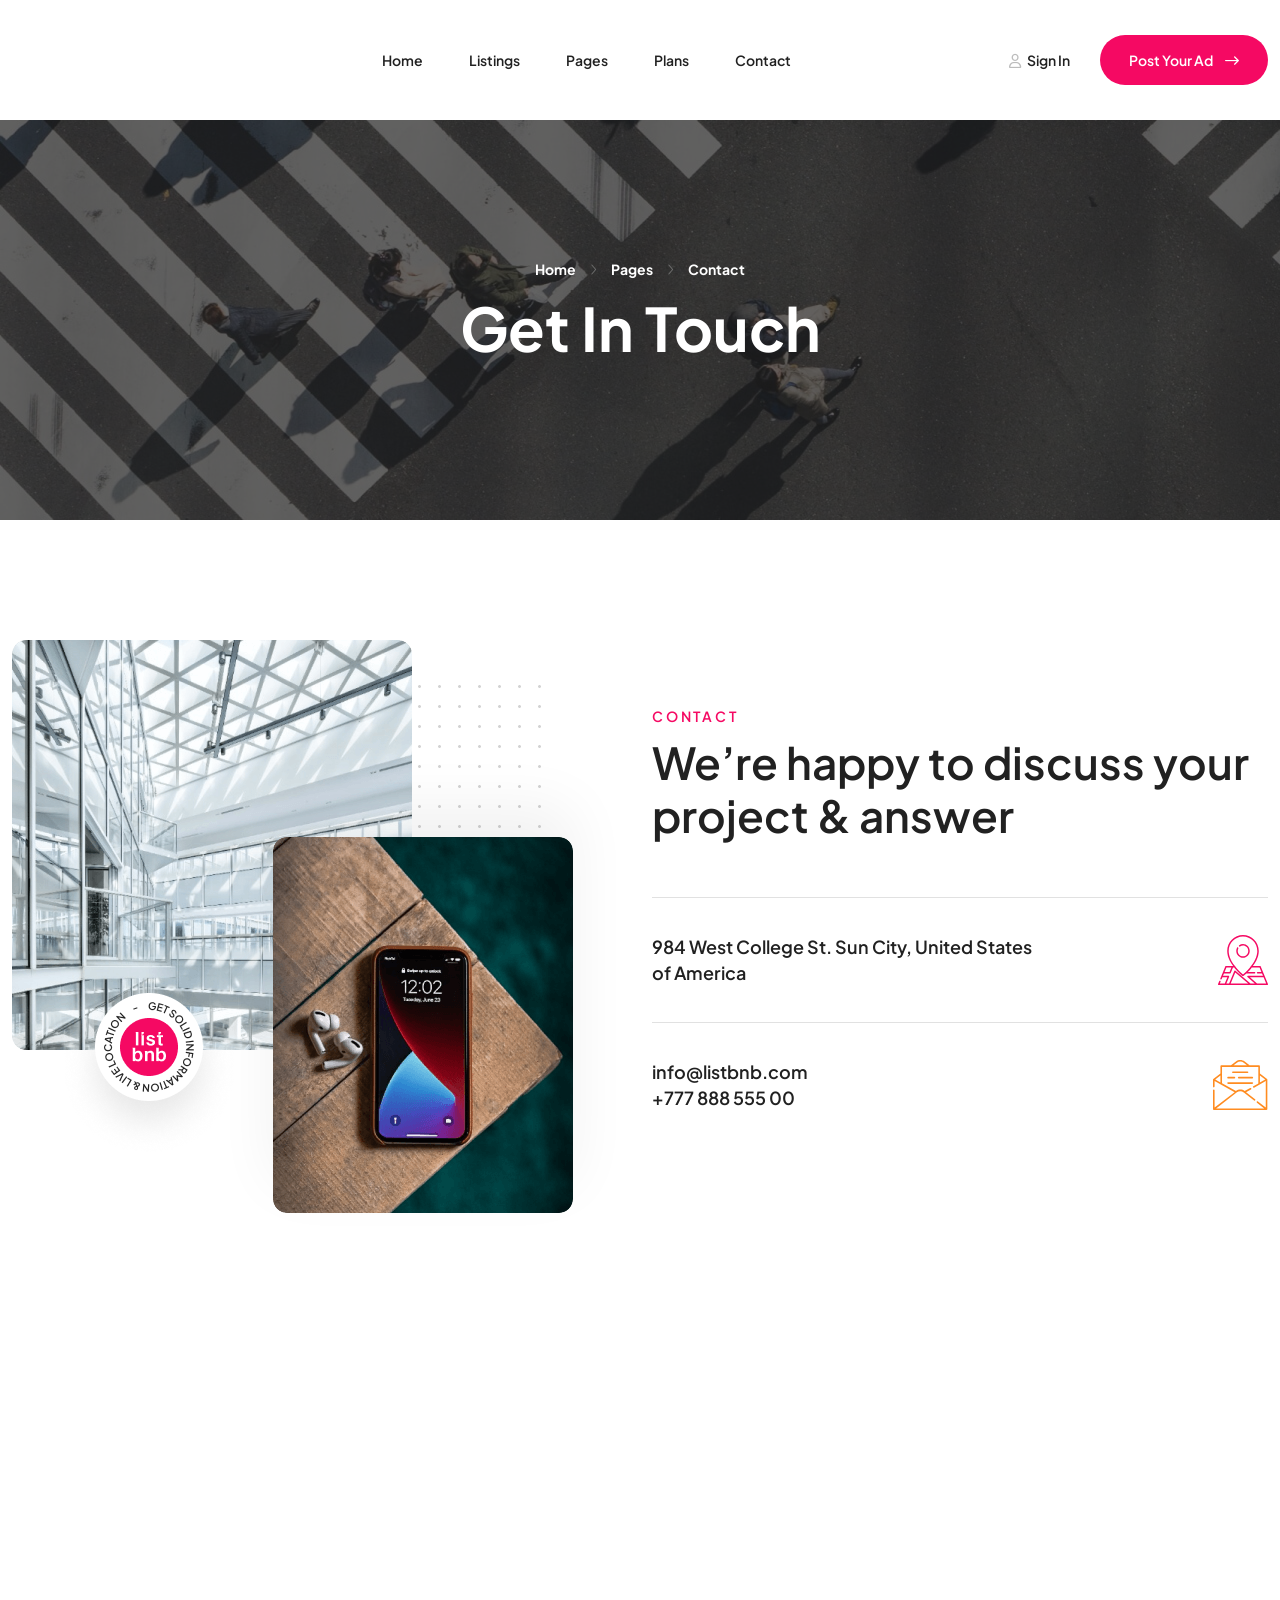
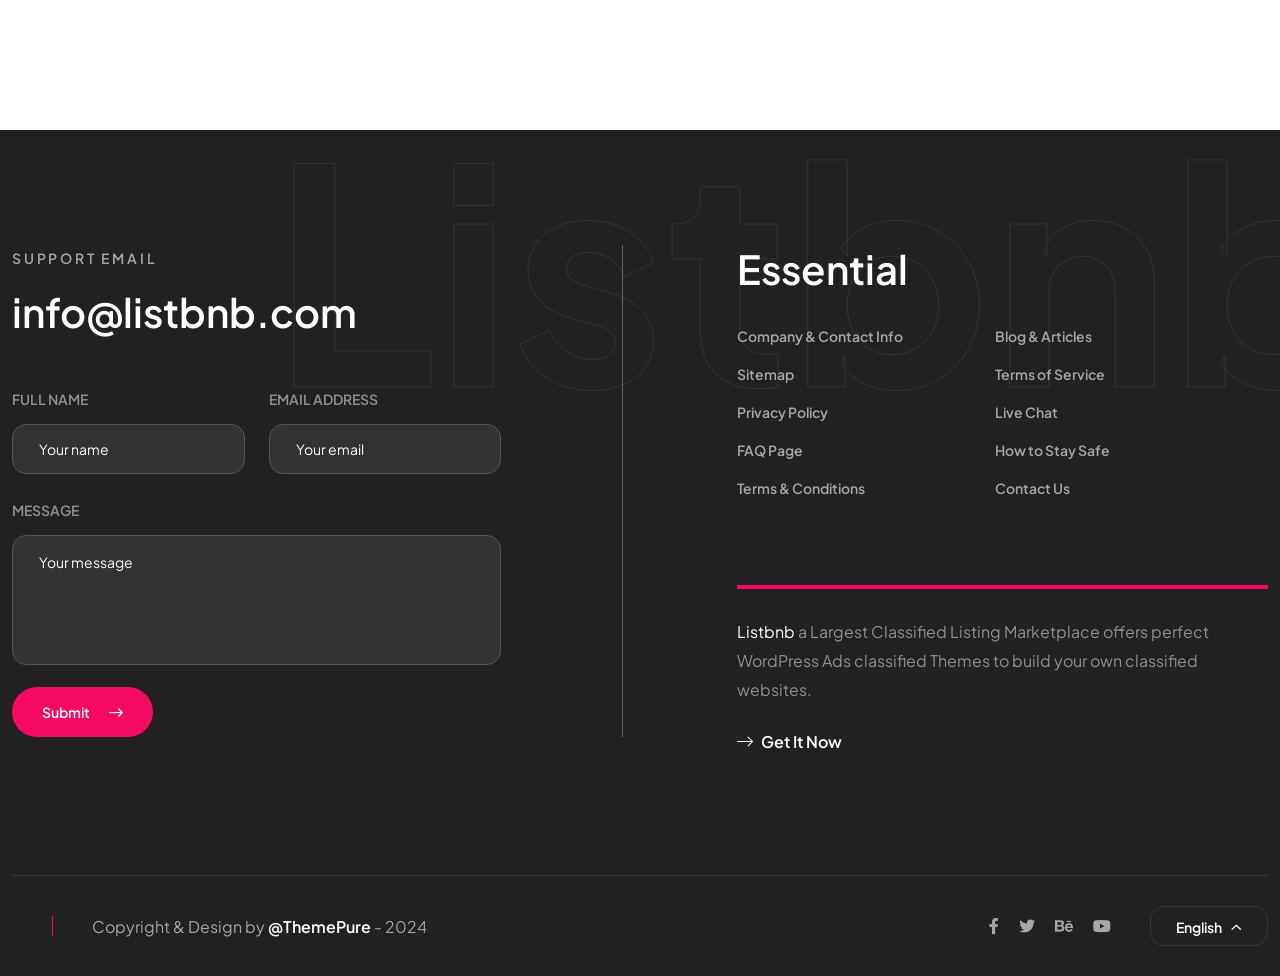
==== contact.html @ 5af04fbc "Structure Change" ====
<!doctype html>
<html class="no-js" lang="zxx">

<head>
   <meta charset="utf-8">
   <meta http-equiv="x-ua-compatible" content="ie=edge">
   <title>ListBnb - Classified Ads listing HTML Template </title>
   <meta name="description" content="">
   <meta name="viewport" content="width=device-width, initial-scale=1">

   <!-- Place favicon.ico in the root directory -->
   <link rel="shortcut icon" type="image/x-icon" href="assets/img/logo/favicon.png">

   <!-- CSS here -->
   <link rel="stylesheet" href="assets/css/bootstrap.css">
   <link rel="stylesheet" href="assets/css/animate.css">
   <link rel="stylesheet" href="assets/css/swiper-bundle.css">
   <link rel="stylesheet" href="assets/css/slick.css">
   <link rel="stylesheet" href="assets/css/magnific-popup.css">
   <link rel="stylesheet" href="assets/css/font-awesome-pro.css">
   <link rel="stylesheet" href="assets/css/spacing.css">
   <link rel="stylesheet" href="assets/css/custom-animation.css">
   <link rel="stylesheet" href="assets/css/main.css">
</head>

<body>
   <!--[if lte IE 9]>
      <p class="browserupgrade">You are using an <strong>outdated</strong> browser. Please <a href="https://browsehappy.com/">upgrade your browser</a> to improve your experience and security.</p>
      <![endif]-->


   <!-- pre loader area start -->
   <div id="loading">
      <div id="loading-center">
         <div id="loading-center-absolute">
            <div class="object" id="object_four"></div>
            <div class="object" id="object_three"></div>
            <div class="object" id="object_two"></div>
            <div class="object" id="object_one"></div>
         </div>
      </div>
   </div>
   <!-- pre loader area end -->

   <!-- back to top start -->
   <div class="back-to-top-wrapper">
      <button id="back_to_top" type="button" class="back-to-top-btn">
         <svg width="12" height="7" viewBox="0 0 12 7" fill="none" xmlns="http://www.w3.org/2000/svg">
            <path d="M11 6L6 1L1 6" stroke="currentColor" stroke-width="1.5" stroke-linecap="round"
               stroke-linejoin="round" />
         </svg>
      </button>
   </div>
   <!-- back to top end -->

   <!-- tp-offcanvus-area-start -->
   <div class="tpoffcanvas-are">
      <div class="tpoffcanvas">
         <div class="tpoffcanvas__close-btn">
            <button class="close-btn"><i class="fal fa-times"></i></button>
         </div>
         <div class="tpoffcanvas__logo">
            <a href="index.html">
               <img src="assets/img/logo/logo-white.png" alt="">
            </a>
         </div>
         <div class="tpoffcanvas__title">
            <p>Lorem ipsum dolor sit amet consectetur adipisicing elit. Minima incidunt eaque ab cumque, porro maxime
               autem sed.</p>
         </div>
         <div class="tp-main-menu-mobile d-xl-none"></div>
         <div class="tpoffcanvas__contact-info">
            <div class="tpoffcanvas__contact-title">
               <h5>Contact us</h5>
            </div>
            <ul>
               <li>
                  <i class="fa-light fa-location-dot"></i>
                  <a href="https://www.google.com/maps/@23.8223586,90.3661283,15z" target="_blank">Melbone st,
                     Australia, Ny 12099</a>
               </li>
               <li>
                  <i class="fas fa-envelope"></i>
                  <a href="mailto:solaredge@gmail.com">themepure@gmail.com</a>
               </li>
               <li>
                  <i class="fal fa-phone-alt"></i>
                  <a href="tel:+48555223224">+48 555 223 224</a>
               </li>
            </ul>
         </div>
         <div class="tpoffcanvas__input">
            <div class="tpoffcanvas__input-title">
               <h4>Get UPdate</h4>
            </div>
            <form action="#">
               <div class="p-relative">
                  <input type="text" placeholder="Enter mail">
                  <button>
                     <i class="fas fa-paper-plane"></i>
                  </button>
               </div>
            </form>
         </div>
         <div class="tpoffcanvas__social">
            <div class="social-icon">
               <a href="#"><i class="fab fa-twitter"></i></a>
               <a href="#"><i class="fab fa-instagram"></i></a>
               <a href="#"><i class="fab fa-facebook-f"></i></a>
               <a href="#"><i class="fab fa-pinterest-p"></i></a>
            </div>
         </div>
      </div>
   </div>
   <div class="body-overlay"></div>
   <!-- tp-offcanvus-area-end -->

   <header class="tp-header-height">
      <!-- header area start -->
      <div id="header-sticky" class="tp-header-area tp-header-inner-style">
         <div class="container">
            <div class="row align-items-center">
               <div class="col-xl-3 col-lg-6 col-md-6 col-6">
                  <div class="tp-header-logo">
                     <a href="index.html"><img src="assets/img/logo/logo.png" alt=""></a>
                  </div>
               </div>
               <div class="col-xl-6 col-lg-4 d-none d-xl-block">
                  <div class="tp-header-menu">
                     <nav class="tp-main-menu-content">
                        <ul>
                           <li class="has-dropdown">
                              <a href="index.html">Home</a>
                              <div class="tp-submenu submenu has-homemenu">
                                 <div class="row gx-6 row-cols-1 row-cols-md-2 row-cols-xl-3">
                                    <div class="col homemenu">
                                       <div class="homemenu-thumb mb-15">
                                          <img src="assets/img/menu/home-1.jpg" alt="">
                                          <div class="homemenu-btn">
                                             <a class="tp-menu-btn" href="index.html">Demo page</a>
                                          </div>
                                       </div>
                                       <div class="homemenu-content text-center">
                                          <h4 class="homemenu-title">
                                             <a href="index.html">Home 01</a>
                                          </h4>
                                       </div>
                                    </div>
                                    <div class="col homemenu">
                                       <div class="homemenu-thumb mb-15">
                                          <img src="assets/img/menu/home-2.jpg" alt="">
                                          <div class="homemenu-btn">
                                             <a class="tp-menu-btn" href="index-2.html">Demo page</a>
                                          </div>
                                       </div>
                                       <div class="homemenu-content text-center">
                                          <h4 class="homemenu-title">
                                             <a href="index-2.html">Home 02</a>
                                          </h4>
                                       </div>
                                    </div>
                                    <div class="col homemenu">
                                       <div class="homemenu-thumb mb-15">
                                          <img src="assets/img/menu/home-3.jpg" alt="">
                                          <div class="homemenu-btn">
                                             <a class="tp-menu-btn" href="index-3.html">Demo page</a>
                                          </div>
                                       </div>
                                       <div class="homemenu-content text-center">
                                          <h4 class="homemenu-title">
                                             <a href="index-3.html">Home 03</a>
                                          </h4>
                                       </div>
                                    </div>
                                 </div>
                              </div>
                           </li>
                           <li class="has-dropdown">
                            <a href="listing-grid.html">Listings</a>
                              <ul class="submenu tp-submenu">
                                 <li><a href="listing-grid.html">Listings Grid</a></li>
                                 <li><a href="listing-list.html">Listings List</a></li>
                                 <li><a href="listing-ads.html">Listings Ads</a></li>
                                 <li><a href="listing-details-1.html">Listings Details 01</a></li>
                                 <li><a href="listing-details-2.html">Listings Details 02</a></li>
                              </ul>
                           </li>
                           <li class="has-dropdown">
                              <a href="#">Pages</a>
                              <ul class="submenu tp-submenu">
                                 <li><a href="about-us.html">About Us</a></li>
                                 <li><a href="faq.html">Faq</a></li>
                                 <li><a href="login.html">Login</a></li>
                                 <li><a href="register.html">Register</a></li>
                                 <li><a href="conversation.html">Chat</a></li>
                                 <li><a href="profile.html">Profile</a></li>
                                 <li><a href="store.html">Store</a></li>
                                 <li><a href="store-list.html">Store List</a></li>
                                 <li><a href="blog-sidebar.html">Blog Sidebar</a></li>
                                 <li><a href="blog-details.html">Blog Details</a></li>
                                 <li><a href="404.html">404</a></li>
                                 <li><a href="coming-soon.html">Coming Soon</a></li>
                              </ul>
                           </li>
                           <li><a href="price.html">Plans</a></li>
                           <li class="has-dropdown">
                              <a href="contact.html">Contact</a>
                              <ul class="submenu tp-submenu">
                                 <li><a href="contact.html">Contact</a></li>
                                 <li><a href="contact-2.html">Contact 02</a></li>
                              </ul>
                           </li>
                        </ul>
                     </nav>
                  </div>
               </div>
               <div class="col-xl-3 col-lg-6 col-md-6 col-6">
                  <div class="tp-header-right d-flex align-items-center justify-content-end">
                     <div class="tp-header-sign-box d-none d-sm-block">
                        <a href="login.html"><i class="fa-light fa-user"></i>Sign In</a>
                     </div>
                     <div class="tp-header-btn d-none d-xl-block">
                        <a class="tp-btn-theme" href="listing-ads.html"><span>Post Your Ad <i
                                 class="fa-sharp fa-regular fa-arrow-right-long"></i></span></a>
                     </div>
                     <div class="tp-header-bar d-xl-none">
                        <button class="tp-menu-bar"><i class="fa-sharp fa-regular fa-bars-staggered"></i></button>
                     </div>
                  </div>
               </div>
            </div>
         </div>
      </div>
      <!-- header area end -->
   </header>

   <main>

      <!-- breadcrumb area start -->
      <div class="breadcrumb__area breadcrumb__overlay breadcrumb__bg p-relative fix"
         data-background="assets/img/breadcrumb/breadcurmb.jpg">
         <div class="container">
            <div class="row">
               <div class="col-xxl-12">
                  <div class="breadcrumb__content z-index">
                     <div class="breadcrumb__list mb-10">
                        <span><a href="index.html">Home</a></span>
                        <span class="dvdr"><i class="fa-solid fa-angle-right"></i></span>
                        <span>Pages</span>
                        <span class="dvdr"><i class="fa-solid fa-angle-right"></i></span>
                        <span>Contact</span>
                     </div>
                     <div class="breadcrumb__section-title-box mb-20">
                        <h3 class="breadcrumb__title tp-split-text tp-split-in-right">Get In Touch</h3>
                     </div>
                  </div>
               </div>
            </div>
         </div>
      </div>
      <!-- breadcrumb area end -->

      <!-- contact area start -->
      <div class="contact__area pt-120 pb-120">
         <div class="container">
            <div class="row align-items-center">
               <div class="col-xl-6 col-lg-6 order-1 order-lg-0">
                  <div class="contact__thumb-box p-relative">
                     <div class="contact__thumb">
                        <img src="assets/img/contact/thumb-1.png" alt="">
                     </div>
                     <div class="contact__thumb-sm">
                        <img src="assets/img/contact/thumb-2.png" alt="">
                     </div>
                     <div class="contact__shape-1 d-none d-md-block">
                        <img src="assets/img/contact/shape-1-1.png" alt="">
                     </div>
                     <div class="contact__shape-2 d-none d-md-block">
                        <img src="assets/img/contact/shape-1-2.png" alt="">
                     </div>
                  </div>
               </div>
               <div class="col-xl-6 col-lg-6 order-0 order-lg-1">
                  <div class="contact__right-box">
                     <div class="contact__title-box mb-55">
                        <span class="tp-section-subtitle">contact</span>
                        <h4 class="tp-section-title">We’re happy to discuss
                           your project & answer</h4>
                     </div>  
                     <div class="contact__list-box">
                        <ul>
                           <li>
                              <div class="contact__list d-flex align-items-center justify-content-between">
                                 <div class="contact__text">
                                    <a href="#" target="_blank">984 West College St. Sun City, United States <br>
                                       of America</a>
                                 </div>
                                 <div class="contact__icon">
                                    <span>
                                       <svg width="50" height="50" viewBox="0 0 50 50" fill="none" xmlns="http://www.w3.org/2000/svg">
                                          <path d="M25.0016 9.11108C23.6323 9.11108 22.3145 9.523 21.1905 10.3023C20.8583 10.5327 20.7743 10.9908 21.0029 11.3255C21.2316 11.6603 21.6863 11.7449 22.0186 11.5146C22.8979 10.9049 23.9293 10.5827 25.0016 10.5827C27.9072 10.5827 30.2711 12.9643 30.2711 15.8917C30.2711 18.8192 27.9072 21.2009 25.0016 21.2009C22.0959 21.2009 19.732 18.8192 19.732 15.8917C19.732 15.0282 19.9311 14.2049 20.3235 13.445C20.5097 13.0844 20.3706 12.6402 20.0128 12.4527C19.6549 12.2653 19.2142 12.4052 19.0279 12.7658C18.5331 13.724 18.2715 14.8049 18.2715 15.8917C18.2716 19.6307 21.2906 22.6725 25.0016 22.6725C28.7125 22.6725 31.7315 19.6307 31.7315 15.8917C31.7315 12.1529 28.7125 9.11108 25.0016 9.11108Z" fill="currentcolor"/>
                                          <path d="M49.9439 48.9815L42.7365 31.5338C42.6232 31.2595 42.3573 31.0808 42.0624 31.0808H34.88C36.277 29.1767 37.4398 27.2801 38.3479 25.4179C39.9573 22.1177 40.7732 18.9127 40.7732 15.8918C40.7731 7.129 33.6973 0 24.9999 0C16.3026 0 9.2268 7.129 9.2268 15.8917C9.2268 18.9126 10.0427 22.1177 11.6521 25.4178C12.5601 27.28 13.7229 29.1767 15.12 31.0807H7.93764C7.64272 31.0807 7.37671 31.2595 7.26352 31.5337L2.3522 43.423C2.19721 43.7981 2.37339 44.2288 2.74575 44.3849C2.83755 44.4233 2.93247 44.4416 3.02602 44.4416C3.31216 44.4416 3.58374 44.2711 3.70044 43.9884L4.40122 42.2919H9.37251L6.79634 48.5284H1.82514L2.57192 46.7205C2.7269 46.3453 2.55073 45.9146 2.17837 45.7586C1.80581 45.6022 1.37846 45.78 1.22358 46.1551L0.0561016 48.9815C-0.037746 49.2086 -0.012746 49.468 0.122801 49.6725C0.258152 49.8771 0.486082 50 0.730223 50H49.2697C49.5137 50 49.7417 49.8771 49.8772 49.6725C50.0126 49.468 50.0377 49.2086 49.9439 48.9815ZM10.6874 15.8917C10.6874 7.94033 17.108 1.47148 24.9999 1.47148C32.8919 1.47148 39.3125 7.94043 39.3125 15.8917C39.3125 19.226 38.1626 24.5541 32.8433 31.3439C32.8379 31.3503 32.8332 31.357 32.8281 31.3636C32.5564 31.71 32.2742 32.0601 31.9803 32.4141C29.0573 35.9357 26.0993 38.5073 24.9999 39.421C23.9037 38.5104 20.9596 35.9518 18.0386 32.4368C17.7374 32.0744 17.4486 31.7161 17.1706 31.3616C17.1661 31.356 17.1619 31.3501 17.1572 31.3445C11.838 24.5552 10.6874 19.2272 10.6874 15.8917ZM8.42466 32.5522H13.396L11.5828 36.9417H6.61147L8.42466 32.5522ZM12.695 48.5285L17.2595 37.4789L30.2492 48.5285H12.695ZM32.5131 48.5285L17.4397 35.7062C17.2618 35.5548 17.0227 35.498 16.7967 35.5533C16.5706 35.6085 16.3838 35.7691 16.2945 35.9856L11.1131 48.5284H8.37837L11.1416 41.8388C11.2355 41.6117 11.2105 41.3524 11.0749 41.1479C10.9396 40.9433 10.7116 40.8203 10.4674 40.8203H5.00932L6.00366 38.4131H12.0699C12.3648 38.4131 12.6308 38.2343 12.744 37.9601L14.978 32.5522H16.2454C16.4654 32.8285 16.689 33.105 16.9186 33.3813C20.6867 37.9155 24.3969 40.8266 24.5531 40.9483C24.6847 41.051 24.8423 41.1021 24.9999 41.1021C25.1576 41.1021 25.3153 41.0509 25.4468 40.9483C25.5327 40.8814 26.6926 39.9709 28.3446 38.4132H36.6142C37.0175 38.4132 37.3445 38.0838 37.3445 37.6774C37.3445 37.2711 37.0175 36.9417 36.6142 36.9417H29.8497C30.8622 35.916 31.9688 34.7201 33.0814 33.3814C33.311 33.1051 33.5347 32.8287 33.7546 32.5522H41.5752L43.3884 36.9417H39.5352C39.1319 36.9417 38.8049 37.2711 38.8049 37.6774C38.8049 38.0838 39.1318 38.4132 39.5352 38.4132H43.9962L44.9906 40.8204H29.9447C29.6399 40.8204 29.3672 41.011 29.2605 41.2987C29.154 41.5864 29.2358 41.9105 29.466 42.1118L36.8032 48.5285H32.5131ZM39.0313 48.5285L31.9 42.292H45.5986L48.1749 48.5285H39.0313Z" fill="currentcolor"/>
                                       </svg>
                                    </span>
                                 </div>
                              </div>
                           </li>
                           <li>
                              <div class="contact__list d-flex align-items-center justify-content-between">
                                 <div class="contact__text">
                                    <a href="mailto:info@listbnb.com">info@listbnb.com</a>
                                    <a href="tel:+77788855500">+777 888 555 00</a>
                                 </div>
                                 <div class="contact__icon">
                                    <span class="color">
                                       <svg width="55" height="50" viewBox="0 0 55 50" fill="none" xmlns="http://www.w3.org/2000/svg">
                                          <path d="M54.2374 49.607C54.3102 49.4858 54.3462 49.3447 54.3479 49.2038V19.6827C54.367 19.4094 54.2627 19.1299 54.0419 18.9612L46.9175 13.3942V6.10771C46.9175 5.66804 46.5612 5.3116 46.1214 5.3116H36.5734L31.7211 1.52031C29.1392 -0.497246 25.5245 -0.507649 22.9311 1.49462L17.9869 5.3116H8.22656C7.78679 5.3116 7.43045 5.66804 7.43045 6.10771V13.4611L0.311959 18.9567C0.117708 19.1051 -0.000328088 19.3441 9.65043e-05 19.5886V26.5944C9.65043e-05 27.0341 0.356435 27.3905 0.796206 27.3905C1.23598 27.3905 1.59232 27.0341 1.59232 26.5944V20.9452L21.612 32.1283L1.59232 47.5835V30.3094C1.59232 29.8697 1.23598 29.5133 0.796206 29.5133C0.356435 29.5133 9.65043e-05 29.8697 9.65043e-05 30.3094V49.2038C-0.00690926 49.6311 0.368536 50.0073 0.796206 49.9999H53.5517C53.8286 50.0007 54.0995 49.8476 54.2374 49.607ZM52.1998 19.5425L46.9175 22.5185V15.415L52.1998 19.5425ZM23.9041 2.75492C25.9213 1.19772 28.7328 1.2059 30.7407 2.77487L33.9872 5.3116H20.5923L23.9041 2.75492ZM18.258 6.90381H18.2589H18.2596H45.3253V23.4156L40.2964 26.2488C39.9134 26.4646 39.7778 26.95 39.9936 27.3332C40.2105 27.7199 40.7019 27.8497 41.078 27.636L52.7556 21.0571V47.5714L44.9295 41.4563C44.5831 41.1857 44.0827 41.2469 43.8119 41.5934C43.5412 41.94 43.6026 42.4402 43.9491 42.7109L51.2398 48.4078H3.13019L23.9042 32.3703C25.9216 30.8129 28.7329 30.8213 30.7408 32.3903L31.1242 32.6898C31.1247 32.6902 31.1251 32.6906 31.1257 32.691L41.1053 40.4887C41.4518 40.7594 41.952 40.6981 42.2228 40.3516C42.4935 40.005 42.4321 39.5047 42.0856 39.234L33.0388 32.1651L37.9336 29.4075C38.3165 29.1917 38.4522 28.7063 38.2364 28.3231C38.0207 27.9401 37.5354 27.8047 37.152 28.0203L31.6788 31.1038C29.1172 29.1326 25.5598 29.1193 22.9842 31.0708L9.02267 23.272V6.90381H18.258ZM7.43045 22.3825L2.23738 19.4816L7.43045 15.4725V22.3825Z" fill="currentcolor"/>
                                          <path d="M19.7961 13.0604H34.5507C34.9904 13.0604 35.3468 12.704 35.3468 12.2643C35.3468 11.8246 34.9904 11.4682 34.5507 11.4682H19.7961C19.3563 11.4682 19 11.8246 19 12.2643C19 12.704 19.3563 13.0604 19.7961 13.0604Z" fill="currentcolor"/>
                                          <path d="M15.0188 23.8875H39.3267C39.7664 23.8875 40.1228 23.5311 40.1228 23.0914C40.1228 22.6517 39.7664 22.2953 39.3267 22.2953H15.0188C14.579 22.2953 14.2227 22.6517 14.2227 23.0914C14.2227 23.5311 14.579 23.8875 15.0188 23.8875Z" fill="currentcolor"/>
                                          <path d="M15.0246 18.439H21.4414C21.8811 18.439 22.2375 18.0826 22.2375 17.6429C22.2375 17.2032 21.8811 16.8468 21.4414 16.8468H15.0246C14.5849 16.8468 14.2285 17.2032 14.2285 17.6429C14.2285 18.0826 14.5849 18.439 15.0246 18.439Z" fill="currentcolor"/>
                                          <path d="M24.8828 17.6429C24.8828 18.0826 25.2392 18.439 25.6789 18.439H39.3223C39.7621 18.439 40.1184 18.0826 40.1184 17.6429C40.1184 17.2032 39.7621 16.8468 39.3223 16.8468H25.6789C25.2392 16.8468 24.8828 17.2032 24.8828 17.6429Z" fill="currentcolor"/>
                                       </svg>
                                    </span>
                                 </div>
                              </div>
                           </li>
                        </ul>
                     </div>  
                  </div>
               </div>
            </div>
         </div>
      </div>
      <!-- contact area end -->

      <!-- map area start -->
      <div class="map__area fix">
         <div class="container-fluid p-0">
            <div class="row">
               <div class="col-xl-12">
                  <div class="map__box">
                     <iframe src="https://www.google.com/maps/embed?pb=!1m18!1m12!1m3!1d350054.4046089359!2d108.00898538370144!3d30.2760583387073!2m3!1f0!2f0!3f0!3m2!1i1024!2i768!4f13.1!4m3!3e6!4m0!4m0!5e0!3m2!1sen!2sbd!4v1703593469458!5m2!1sen!2sbd" width="600" height="450" style="border:0;" allowfullscreen="" loading="lazy" referrerpolicy="no-referrer-when-downgrade"></iframe>
                  </div>
               </div>
            </div>
         </div>
      </div>
      <!-- map area end -->


   </main>

   <footer>

      <!-- footer area start -->
      <div class="tp-footer-area z-index black-bg fix p-relative pt-115 pb-70">
         <div class="tp-footer-big-text d-none d-md-block">
            <span>Listbnb</span>
         </div>
         <div class="container">
            <div class="row">
               <div class="col-xl-6 col-lg-6 mb-50 wow tpfadeLeft" data-wow-duration=".9s" data-wow-delay=".5s">
                  <div class="tp-footer-widget">
                     <div class="tp-form-box">
                        <div class="tp-footer-title-box pb-50">
                           <span class="tp-section-subtitle-2 mb-10">support email</span>
                           <h4 class="tp-form-title">
                              <a href="mailto:info@listbnb.com">info@listbnb.com</a>
                           </h4>
                        </div>
                        <form action="#">
                           <div class="row">
                              <div class="col-xl-6 col-lg-6 col-md-6 col-12">
                                 <div class="tp-form-input-box">
                                    <label>full name</label>
                                    <input type="text" placeholder="Your name">
                                 </div>
                              </div>
                              <div class="col-xl-6 col-lg-6 col-md-6 col-12">
                                 <div class="tp-form-input-box">
                                    <label>email address</label>
                                    <input type="email" placeholder="Your email">
                                 </div>
                              </div>
                              <div class="col-12">
                                 <div class="tp-form-textarea-box">
                                    <label>message</label>
                                    <textarea placeholder="Your message"></textarea>
                                 </div>
                              </div>
                           </div>                       
                        </form>
                        <div class="tp-form-button">
                           <button class="tp-btn-black theme-bg" type="submit">
                              <span>
                                 Submit 
                                 <i class="fa-sharp fa-regular fa-arrow-right-long"></i>
                              </span>
                           </button>
                        </div>
                     </div>
                  </div>
               </div>
               <div class="col-xl-6 col-lg-6 mb-50 wow tpfadeRight" data-wow-duration=".9s" data-wow-delay=".7s">
                  <div class="tp-footer-widget">                     
                     <div class="tp-footer-right">
                        <h4 class="tp-form-title pb-30">Essential</h4>
                        <div class="tp-footer-list pb-65">
                           <ul>
                              <li><a href="#">Company & Contact Info</a></li>
                              <li><a href="#">Blog & Articles</a></li>
                              <li><a href="#">Sitemap</a></li>
                              <li><a href="#">Terms of Service</a></li>
                              <li><a href="#">Privacy Policy</a></li>
                              <li><a href="#">Live Chat</a></li>
                              <li><a href="#">FAQ Page</a></li>
                              <li><a href="#">How to Stay Safe</a></li>
                              <li><a href="#">Terms & Conditions</a></li>
                              <li><a href="#">Contact Us</a></li>
                           </ul>
                        </div>
                        <div class="tp-footer-content tp-footer-content-border">
                           <p><i>Listbnb</i> a Largest Classified Listing Marketplace offers perfect WordPress Ads classified Themes to build your own classified websites.</p>
                           <a href="contact.html"><i class="fal fa-arrow-right-long"></i> Get It Now</a>
                        </div>
                     </div>
                  </div>
               </div>
            </div>
         </div>
      </div>
      <!-- footer area end -->

      <!-- copy-right area start -->
      <div class="tp-copyright-area black-bg">
         <div class="container">
            <div class="tp-copyright-ptb">            
               <div class="row align-items-center">
                  <div class="col-xl-7 col-lg-6 col-md-6 col-sm-7 wow tpfadeUp" data-wow-duration=".9s" data-wow-delay=".3s">
                     <div class="tp-copyright-left d-flex align-items-center justify-content-center justify-content-md-start">
                        <div class="tp-copyright-logo d-none d-xl-block">
                           <a href="index.html"><img src="assets/img/logo/logo-white-2.png" alt=""></a>
                        </div>
                        <div class="tp-copyright-text text-center text-md-start">
                           <p>Copyright & Design by <a href="#">@ThemePure</a> - 2024</p>
                        </div>
                     </div>
                  </div>
                  <div class="col-xl-5 col-lg-6 col-md-6 col-sm-5 wow tpfadeUp" data-wow-duration=".9s" data-wow-delay=".3s">
                     <div class="tp-copyright-right justify-content-center d-flex justify-content-sm-end align-items-center">
                        <div class="tp-copyright-social">
                           <a href="#"><i class="fa-brands fa-facebook-f"></i></a>
                           <a href="#"><i class="fa-brands fa-twitter"></i></a>
                           <a href="#"><i class="fa-brands fa-behance"></i></a>
                           <a href="#"><i class="fa-brands fa-youtube"></i></a>
                        </div>
                        <div class="tp-copyright__lang d-none d-md-block">
                           <ul>
                               <li>
                                   <a id="tp-copyright__lang-toogle" href="javascript:void(0)">
                                       English
                                       <span><i class="fa-regular fa-angle-up"></i></span>
                                   </a>
                                   <ul class="tp-copyright__lang-submenu">
                                       <li>
                                           <a href="#">Arabic</a>
                                       </li>
                                       <li>
                                           <a href="#">Spanish</a>
                                       </li>
                                       <li>
                                           <a href="#">Mandarin</a>
                                       </li>
                                   </ul>
                               </li>
                           </ul>
                       </div>
                     </div>
                  </div>
               </div>
            </div>
         </div>
      </div>
      <!-- copy-right area end -->

   </footer>

   <!-- JS here -->
   <script src="assets/js/vendor/jquery.js"></script>
   <script src="assets/js/bootstrap-bundle.js"></script>
   <script src="assets/js/swiper-bundle.js"></script>
   <script src="assets/js/slick.js"></script>
   <script src="assets/js/magnific-popup.js"></script>
   <script src="assets/js/nice-select.js"></script>
   <script src="assets/js/purecounter.js"></script>
   <script src="assets/js/countdown.js"></script>
   <script src="assets/js/wow.js"></script>
   <script src="assets/js/isotope-pkgd.js"></script>
   <script src="assets/js/imagesloaded-pkgd.js"></script>
   <script src="assets/js/ajax-form.js"></script>
   <script src="assets/js/main.js"></script>
</body>

</html>
---- assets/css/spacing.css ----
.mt-5{margin-top:5px !important}.mt-10{margin-top:10px}.mt-15{margin-top:15px}.mt-20{margin-top:20px}.mt-25{margin-top:25px}.mt-30{margin-top:30px}.mt-35{margin-top:35px}.mt-40{margin-top:40px}.mt-45{margin-top:45px}.mt-50{margin-top:50px}.mt-55{margin-top:55px}.mt-60{margin-top:60px}.mt-65{margin-top:65px}.mt-70{margin-top:70px}.mt-75{margin-top:75px}.mt-80{margin-top:80px}.mt-85{margin-top:85px}.mt-90{margin-top:90px}.mt-95{margin-top:95px}.mt-100{margin-top:100px}.mt-105{margin-top:105px}.mt-110{margin-top:110px}.mt-115{margin-top:115px}.mt-120{margin-top:120px}.mt-125{margin-top:125px}.mt-130{margin-top:130px}.mt-135{margin-top:135px}.mt-140{margin-top:140px}.mt-145{margin-top:145px}.mt-150{margin-top:150px}.mt-155{margin-top:155px}.mt-160{margin-top:160px}.mt-165{margin-top:165px}.mt-170{margin-top:170px}.mt-175{margin-top:175px}.mt-180{margin-top:180px}.mt-185{margin-top:185px}.mt-190{margin-top:190px}.mt-195{margin-top:195px}.mt-200{margin-top:200px}.mb-5{margin-bottom:5px !important}.mb-10{margin-bottom:10px}.mb-15{margin-bottom:15px}.mb-20{margin-bottom:20px}.mb-25{margin-bottom:25px}.mb-30{margin-bottom:30px}.mb-35{margin-bottom:35px}.mb-40{margin-bottom:40px}.mb-45{margin-bottom:45px}.mb-50{margin-bottom:50px}.mb-55{margin-bottom:55px}.mb-60{margin-bottom:60px}.mb-65{margin-bottom:65px}.mb-70{margin-bottom:70px}.mb-75{margin-bottom:75px}.mb-80{margin-bottom:80px}.mb-85{margin-bottom:85px}.mb-90{margin-bottom:90px}.mb-95{margin-bottom:95px}.mb-100{margin-bottom:100px}.mb-105{margin-bottom:105px}.mb-110{margin-bottom:110px}.mb-115{margin-bottom:115px}.mb-120{margin-bottom:120px}.mb-125{margin-bottom:125px}.mb-130{margin-bottom:130px}.mb-135{margin-bottom:135px}.mb-140{margin-bottom:140px}.mb-145{margin-bottom:145px}.mb-150{margin-bottom:150px}.mb-155{margin-bottom:155px}.mb-160{margin-bottom:160px}.mb-165{margin-bottom:165px}.mb-170{margin-bottom:170px}.mb-175{margin-bottom:175px}.mb-180{margin-bottom:180px}.mb-185{margin-bottom:185px}.mb-190{margin-bottom:190px}.mb-195{margin-bottom:195px}.mb-200{margin-bottom:200px}.ml-5{margin-left:5px}.ml-10{margin-left:10px}.ml-15{margin-left:15px}.ml-20{margin-left:20px}.ml-25{margin-left:25px}.ml-30{margin-left:30px}.ml-35{margin-left:35px}.ml-40{margin-left:40px}.ml-45{margin-left:45px}.ml-50{margin-left:50px}.ml-55{margin-left:55px}.ml-60{margin-left:60px}.ml-65{margin-left:65px}.ml-70{margin-left:70px}.ml-75{margin-left:75px}.ml-80{margin-left:80px}.ml-85{margin-left:85px}.ml-90{margin-left:90px}.ml-95{margin-left:95px}.ml-100{margin-left:100px}.ml-105{margin-left:105px}.ml-110{margin-left:110px}.ml-115{margin-left:115px}.ml-120{margin-left:120px}.ml-125{margin-left:125px}.ml-130{margin-left:130px}.ml-135{margin-left:135px}.ml-140{margin-left:140px}.ml-145{margin-left:145px}.ml-150{margin-left:150px}.ml-155{margin-left:155px}.ml-160{margin-left:160px}.ml-165{margin-left:165px}.ml-170{margin-left:170px}.ml-175{margin-left:175px}.ml-180{margin-left:180px}.ml-185{margin-left:185px}.ml-190{margin-left:190px}.ml-195{margin-left:195px}.ml-200{margin-left:200px}.mr-5{margin-right:5px}.mr-10{margin-right:10px}.mr-15{margin-right:15px}.mr-20{margin-right:20px}.mr-25{margin-right:25px}.mr-30{margin-right:30px}.mr-35{margin-right:35px}.mr-40{margin-right:40px}.mr-45{margin-right:45px}.mr-50{margin-right:50px}.mr-55{margin-right:55px}.mr-60{margin-right:60px}.mr-65{margin-right:65px}.mr-70{margin-right:70px}.mr-75{margin-right:75px}.mr-80{margin-right:80px}.mr-85{margin-right:85px}.mr-90{margin-right:90px}.mr-95{margin-right:95px}.mr-100{margin-right:100px}.mr-105{margin-right:105px}.mr-110{margin-right:110px}.mr-115{margin-right:115px}.mr-120{margin-right:120px}.mr-125{margin-right:125px}.mr-130{margin-right:130px}.mr-135{margin-right:135px}.mr-140{margin-right:140px}.mr-145{margin-right:145px}.mr-150{margin-right:150px}.mr-155{margin-right:155px}.mr-160{margin-right:160px}.mr-165{margin-right:165px}.mr-170{margin-right:170px}.mr-175{margin-right:175px}.mr-180{margin-right:180px}.mr-185{margin-right:185px}.mr-190{margin-right:190px}.mr-195{margin-right:195px}.mr-200{margin-right:200px}.pt-5{padding-top:5px !important}.pt-10{padding-top:10px}.pt-15{padding-top:15px}.pt-20{padding-top:20px}.pt-25{padding-top:25px}.pt-30{padding-top:30px}.pt-35{padding-top:35px}.pt-40{padding-top:40px}.pt-45{padding-top:45px}.pt-50{padding-top:50px}.pt-55{padding-top:55px}.pt-60{padding-top:60px}.pt-65{padding-top:65px}.pt-70{padding-top:70px}.pt-75{padding-top:75px}.pt-80{padding-top:80px}.pt-85{padding-top:85px}.pt-90{padding-top:90px}.pt-95{padding-top:95px}.pt-100{padding-top:100px}.pt-105{padding-top:105px}.pt-110{padding-top:110px}.pt-115{padding-top:115px}.pt-120{padding-top:120px}.pt-125{padding-top:125px}.pt-130{padding-top:130px}.pt-135{padding-top:135px}.pt-140{padding-top:140px}.pt-145{padding-top:145px}.pt-150{padding-top:150px}.pt-155{padding-top:155px}.pt-160{padding-top:160px}.pt-165{padding-top:165px}.pt-170{padding-top:170px}.pt-175{padding-top:175px}.pt-180{padding-top:180px}.pt-185{padding-top:185px}.pt-190{padding-top:190px}.pt-195{padding-top:195px}.pt-200{padding-top:200px}.pb-5{padding-bottom:5px !important}.pb-10{padding-bottom:10px}.pb-15{padding-bottom:15px}.pb-20{padding-bottom:20px}.pb-25{padding-bottom:25px}.pb-30{padding-bottom:30px}.pb-35{padding-bottom:35px}.pb-40{padding-bottom:40px}.pb-45{padding-bottom:45px}.pb-50{padding-bottom:50px}.pb-55{padding-bottom:55px}.pb-60{padding-bottom:60px}.pb-65{padding-bottom:65px}.pb-70{padding-bottom:70px}.pb-75{padding-bottom:75px}.pb-80{padding-bottom:80px}.pb-85{padding-bottom:85px}.pb-90{padding-bottom:90px}.pb-95{padding-bottom:95px}.pb-100{padding-bottom:100px}.pb-105{padding-bottom:105px}.pb-110{padding-bottom:110px}.pb-115{padding-bottom:115px}.pb-120{padding-bottom:120px}.pb-125{padding-bottom:125px}.pb-130{padding-bottom:130px}.pb-135{padding-bottom:135px}.pb-140{padding-bottom:140px}.pb-145{padding-bottom:145px}.pb-150{padding-bottom:150px}.pb-155{padding-bottom:155px}.pb-160{padding-bottom:160px}.pb-165{padding-bottom:165px}.pb-170{padding-bottom:170px}.pb-175{padding-bottom:175px}.pb-180{padding-bottom:180px}.pb-185{padding-bottom:185px}.pb-190{padding-bottom:190px}.pb-195{padding-bottom:195px}.pb-200{padding-bottom:200px}.pl-5{padding-left:5px}.pl-10{padding-left:10px}.pl-15{padding-left:15px}.pl-20{padding-left:20px}.pl-25{padding-left:25px}.pl-30{padding-left:30px}.pl-35{padding-left:35px}.pl-40{padding-left:40px}.pl-45{padding-left:45px}.pl-50{padding-left:50px}.pl-55{padding-left:55px}.pl-60{padding-left:60px}.pl-65{padding-left:65px}.pl-70{padding-left:70px}.pl-75{padding-left:75px}.pl-80{padding-left:80px}.pl-85{padding-left:85px}.pl-90{padding-left:90px}.pl-95{padding-left:95px}.pl-100{padding-left:100px}.pl-105{padding-left:105px}.pl-110{padding-left:110px}.pl-115{padding-left:115px}.pl-120{padding-left:120px}.pl-125{padding-left:125px}.pl-130{padding-left:130px}.pl-135{padding-left:135px}.pl-140{padding-left:140px}.pl-145{padding-left:145px}.pl-150{padding-left:150px}.pl-155{padding-left:155px}.pl-160{padding-left:160px}.pl-165{padding-left:165px}.pl-170{padding-left:170px}.pl-175{padding-left:175px}.pl-180{padding-left:180px}.pl-185{padding-left:185px}.pl-190{padding-left:190px}.pl-195{padding-left:195px}.pl-200{padding-left:200px}.pr-5{padding-right:5px}.pr-10{padding-right:10px}.pr-15{padding-right:15px}.pr-20{padding-right:20px}.pr-25{padding-right:25px}.pr-30{padding-right:30px}.pr-35{padding-right:35px}.pr-40{padding-right:40px}.pr-45{padding-right:45px}.pr-50{padding-right:50px}.pr-55{padding-right:55px}.pr-60{padding-right:60px}.pr-65{padding-right:65px}.pr-70{padding-right:70px}.pr-75{padding-right:75px}.pr-80{padding-right:80px}.pr-85{padding-right:85px}.pr-90{padding-right:90px}.pr-95{padding-right:95px}.pr-100{padding-right:100px}.pr-105{padding-right:105px}.pr-110{padding-right:110px}.pr-115{padding-right:115px}.pr-120{padding-right:120px}.pr-125{padding-right:125px}.pr-130{padding-right:130px}.pr-135{padding-right:135px}.pr-140{padding-right:140px}.pr-145{padding-right:145px}.pr-150{padding-right:150px}.pr-155{padding-right:155px}.pr-160{padding-right:160px}.pr-165{padding-right:165px}.pr-170{padding-right:170px}.pr-175{padding-right:175px}.pr-180{padding-right:180px}.pr-185{padding-right:185px}.pr-190{padding-right:190px}.pr-195{padding-right:195px}.pr-200{padding-right:200px}
---- assets/css/custom-animation.css ----
.animated {
	-webkit-animation-duration: 1s;
	animation-duration: 1s;
	-webkit-animation-fill-mode: both;
	animation-fill-mode: both;
  }

@-webkit-keyframes jump {
	0% {
		-webkit-transform: translate3d(0, 0, 0);
		transform: translate3d(0, 0, 0)
	}

	40% {
		-webkit-transform: translate3d(0, 50%, 0);
		transform: translate3d(0, 50%, 0)
	}

	100% {
		-webkit-transform: translate3d(0, 0, 0);
		transform: translate3d(0, 0, 0)
	}
}

@keyframes jump {
	0% {
		-webkit-transform: translate3d(0, 0, 0);
		transform: translate3d(0, 0, 0)
	}

	40% {
		-webkit-transform: translate3d(0, 50%, 0);
		transform: translate3d(0, 50%, 0)
	}

	100% {
		-webkit-transform: translate3d(0, 0, 0);
		transform: translate3d(0, 0, 0)
	}
}

@-webkit-keyframes jumpTwo {
	0% {
		-webkit-transform: translate3d(0, 0, 0);
		transform: translate3d(0, 0, 0)
	}

	40% {
		-webkit-transform: translate3d(0, 20px, 0);
		transform: translate3d(0, 20px, 0)
	}

	100% {
		-webkit-transform: translate3d(0, 0, 0);
		transform: translate3d(0, 0, 0)
	}
}

@keyframes jumpTwo {
	0% {
		-webkit-transform: translate3d(0, 0, 0);
		transform: translate3d(0, 0, 0)
	}

	40% {
		-webkit-transform: translate3d(0, 20px, 0);
		transform: translate3d(0, 40px, 0)
	}

	100% {
		-webkit-transform: translate3d(0, 0, 0);
		transform: translate3d(0, 0, 0)
	}
}

@-webkit-keyframes jumpThree {
	0% {
		-webkit-transform: translate3d(0, 0, 0);
		transform: translate3d(0, 0, 0)
	}

	40% {
		-webkit-transform: translate3d(0, -20px, 0);
		transform: translate3d(0, -20px, 0)
	}

	100% {
		-webkit-transform: translate3d(0, 0, 0);
		transform: translate3d(0, 0, 0)
	}
}

@keyframes jumpThree {
	0% {
		-webkit-transform: translate3d(0, 0, 0);
		transform: translate3d(0, 0, 0)
	}

	40% {
		-webkit-transform: translate3d(0, -20px, 0);
		transform: translate3d(0, -20px, 0)
	}

	100% {
		-webkit-transform: translate3d(0, 0, 0);
		transform: translate3d(0, 0, 0)
	}
}

@-webkit-keyframes jumpFour {
	0% {
		-webkit-transform: translate3d(0, 0, 0);
		transform: translate3d(0, 0, 0)
	}

	50% {
		-webkit-transform: translate3d(0, -10px, 0);
		transform: translate3d(0, -10px, 0)
	}

	100% {
		-webkit-transform: translate3d(0, 0, 0);
		transform: translate3d(0, 0, 0)
	}
}

@keyframes jumpFour {
	0% {
		-webkit-transform: translate3d(0, 0, 0);
		transform: translate3d(0, 0, 0)
	}

	50% {
		-webkit-transform: translate3d(0, -10px, 0);
		transform: translate3d(0, -10px, 0)
	}

	100% {
		-webkit-transform: translate3d(0, 0, 0);
		transform: translate3d(0, 0, 0)
	}
}

@-webkit-keyframes jumpFive {
	0% {
		-webkit-transform: translate3d(0, 0, 0);
		transform: translate3d(0, 0, 0)
	}

	50% {
		-webkit-transform: translate3d(0, 10px, 0);
		transform: translate3d(0, 10px, 0)
	}

	100% {
		-webkit-transform: translate3d(0, 0, 0);
		transform: translate3d(0, 0, 0)
	}
}

@keyframes jumpFive {
	0% {
		-webkit-transform: translate3d(0, 0, 0);
		transform: translate3d(0, 0, 0)
	}

	50% {
		-webkit-transform: translate3d(0, 10px, 0);
		transform: translate3d(0, 10px, 0)
	}

	100% {
		-webkit-transform: translate3d(0, 0, 0);
		transform: translate3d(0, 0, 0)
	}
}

@-webkit-keyframes prXOne {
	0% {
		-webkit-transform: translateX(0);
		transform: translateX(0)
	}

	50% {
		-webkit-transform: translateX(-15px);
		transform: translateX(-15px)
	}

	100% {
		-webkit-transform: translateX(0);
		transform: translateX(0)
	}
}

@keyframes prXOne {
	0% {
		-webkit-transform: translateX(0);
		transform: translateX(0)
	}

	50% {
		-webkit-transform: translateX(-15px);
		transform: translateX(-15px)
	}

	100% {
		-webkit-transform: translateX(0);
		transform: translateX(0)
	}
}

@-webkit-keyframes prXTwo {
	0% {
		-webkit-transform: translateX(0);
		transform: translateX(0)
	}

	50% {
		-webkit-transform: translateX(15px);
		transform: translateX(15px)
	}

	100% {
		-webkit-transform: translateX(0);
		transform: translateX(0)
	}
}

@keyframes prXTwo {
	0% {
		-webkit-transform: translateX(0);
		transform: translateX(0)
	}

	50% {
		-webkit-transform: translateX(15px);
		transform: translateX(15px)
	}

	100% {
		-webkit-transform: translateX(0);
		transform: translateX(0)
	}
}

@-webkit-keyframes rotated {
	0% {
		-webkit-transform: rotate(0);
		transform: rotate(0)
	}

	100% {
		-webkit-transform: rotate(360deg);
		transform: rotate(360deg)
	}
}

@keyframes rotated {
	0% {
		-webkit-transform: rotate(0);
		transform: rotate(0)
	}

	100% {
		-webkit-transform: rotate(360deg);
		transform: rotate(360deg)
	}
}

@-webkit-keyframes rotatedTwo {
	0% {
		-webkit-transform: rotate(0);
		transform: rotate(0)
	}

	100% {
		-webkit-transform: rotate(-360deg);
		transform: rotate(-360deg)
	}
}

@keyframes rotatedTwo {
	0% {
		-webkit-transform: rotate(0);
		transform: rotate(0)
	}

	100% {
		-webkit-transform: rotate(-360deg);
		transform: rotate(-360deg)
	}
}

@-webkit-keyframes rotatedHalf {
	0% {
		-webkit-transform: rotate(0);
		transform: rotate(0)
	}

	50% {
		-webkit-transform: rotate(90deg);
		transform: rotate(90deg)
	}

	100% {
		-webkit-transform: rotate(0);
		transform: rotate(0)
	}
}

@keyframes rotatedHalf {
	0% {
		-webkit-transform: rotate(0);
		transform: rotate(0)
	}

	50% {
		-webkit-transform: rotate(90deg);
		transform: rotate(90deg)
	}

	100% {
		-webkit-transform: rotate(0);
		transform: rotate(0)
	}
}

@-webkit-keyframes rotatedHalfTwo {
	0% {
		-webkit-transform: rotate(-90deg);
		transform: rotate(-90deg)
	}

	100% {
		-webkit-transform: rotate(90deg);
		transform: rotate(90deg)
	}
}

@keyframes rotatedHalfTwo {
	0% {
		-webkit-transform: rotate(-90deg);
		transform: rotate(-90deg)
	}

	100% {
		-webkit-transform: rotate(90deg);
		transform: rotate(90deg)
	}
}

@-webkit-keyframes scale-upOne {
	0% {
		-webkit-transform: scale(1);
		transform: scale(1)
	}

	50% {
		-webkit-transform: scale(.85);
		transform: scale(.85)
	}

	100% {
		-webkit-transform: scale(1);
		transform: scale(1)
	}
}

@keyframes scale-upOne {
	0% {
		-webkit-transform: scale(1);
		transform: scale(1)
	}

	50% {
		-webkit-transform: scale(.85);
		transform: scale(.85)
	}

	100% {
		-webkit-transform: scale(1);
		transform: scale(1)
	}
}

@-webkit-keyframes scale-right {
	0% {
		-webkit-transform: translateX(0);
		transform: translateX(0)
	}

	50% {
		-webkit-transform: translateX(20%);
		transform: translateX(20%)
	}

	100% {
		-webkit-transform: translateX(0);
		transform: translateX(0)
	}
}


@keyframes tpfadeInDown {
	0% {
	  opacity: 0;
	  -webkit-transform: translateX(-20px);
	  transform: translateX(-20px);
	}
  
	100% {
	  opacity: 1;
	  -webkit-transform: translateX(0);
	  transform: translateX(0);
	}
}  

@keyframes scale-right {
	0% {
		-webkit-transform: translateX(0);
		transform: translateX(0)
	}

	50% {
		-webkit-transform: translateX(20%);
		transform: translateX(20%)
	}

	100% {
		-webkit-transform: translateX(0);
		transform: translateX(0)
	}
}

@-webkit-keyframes fade-in {
	0% {
		opacity: .2
	}

	40% {
		opacity: 1
	}

	100% {
		opacity: .2
	}
}

@keyframes fade-in {
	0% {
		opacity: .2
	}

	40% {
		opacity: 1
	}

	100% {
		opacity: .2
	}
}

@keyframes hvr-ripple-out {
	0% {
		top: -5px;
		right: -5px;
		bottom: -5px;
		left: -5px
	}

	50% {
		top: -15px;
		right: -15px;
		bottom: -15px;
		left: -15px;
		opacity: .8
	}

	100% {
		top: -5px;
		right: -5px;
		bottom: -5px;
		left: -5px;
		opacity: 1
	}
}

@keyframes hvr-ripple-out-two {
	0% {
		top: 0;
		right: 0;
		bottom: 0;
		left: 0
	}

	100% {
		top: -30px;
		right: -30px;
		bottom: -30px;
		left: -30px;
		opacity: 0
	}
}

@-webkit-keyframes scale-up-one {
	0% {
		-webkit-transform: scale(1);
		transform: scale(1)
	}

	40% {
		-webkit-transform: scale(.5);
		transform: scale(.5)
	}

	100% {
		-webkit-transform: scale(1);
		transform: scale(1)
	}
}

@keyframes scale-up-one {
	0% {
		-webkit-transform: scale(1);
		transform: scale(1)
	}

	40% {
		-webkit-transform: scale(.5);
		transform: scale(.5)
	}

	100% {
		-webkit-transform: scale(1);
		transform: scale(1)
	}
}

@-webkit-keyframes scale-up-two {
	0% {
		-webkit-transform: scale(.5);
		transform: scale(.5)
	}

	40% {
		-webkit-transform: scale(.8);
		transform: scale(.8)
	}

	100% {
		-webkit-transform: scale(.5);
		transform: scale(.5)
	}
}

@keyframes scale-up-two {
	0% {
		-webkit-transform: scale(.5);
		transform: scale(.5)
	}

	40% {
		-webkit-transform: scale(.8);
		transform: scale(.8)
	}

	100% {
		-webkit-transform: scale(.5);
		transform: scale(.5)
	}
}

@-webkit-keyframes scale-up-three {
	0% {
		-webkit-transform: scale(1);
		transform: scale(1)
	}

	40% {
		-webkit-transform: scale(2);
		transform: scale(2)
	}

	100% {
		-webkit-transform: scale(1);
		transform: scale(1)
	}
}

@keyframes scale-up-three {
	0% {
		-webkit-transform: scale(1);
		transform: scale(1)
	}

	40% {
		-webkit-transform: scale(2);
		transform: scale(2)
	}

	100% {
		-webkit-transform: scale(1);
		transform: scale(1)
	}
}

@-webkit-keyframes jump5p {
	0% {
		-webkit-transform: translate3d(0, 0, 0);
		transform: translate3d(0, 0, 0)
	}

	40% {
		-webkit-transform: translate3d(0, 5px, 0);
		transform: translate3d(0, 5px, 0)
	}

	100% {
		-webkit-transform: translate3d(0, 0, 0);
		transform: translate3d(0, 0, 0)
	}
}

@keyframes jump5p {
	0% {
		-webkit-transform: translate3d(0, 0, 0);
		transform: translate3d(0, 0, 0)
	}

	40% {
		-webkit-transform: translate3d(0, 5px, 0);
		transform: translate3d(0, 5px, 0)
	}

	100% {
		-webkit-transform: translate3d(0, 0, 0);
		transform: translate3d(0, 0, 0)
	}
}

@-webkit-keyframes jump5pRsv {
	0% {
		-webkit-transform: translate3d(0, 0, 0);
		transform: translate3d(0, 0, 0)
	}

	40% {
		-webkit-transform: translate3d(0, -5px, 0);
		transform: translate3d(0, -5px, 0)
	}

	100% {
		-webkit-transform: translate3d(0, 0, 0);
		transform: translate3d(0, 0, 0)
	}
}

@keyframes jump5pRsv {
	0% {
		-webkit-transform: translate3d(0, 0, 0);
		transform: translate3d(0, 0, 0)
	}

	40% {
		-webkit-transform: translate3d(0, -5px, 0);
		transform: translate3d(0, -5px, 0)
	}

	100% {
		-webkit-transform: translate3d(0, 0, 0);
		transform: translate3d(0, 0, 0)
	}
}

@keyframes moveclouds {
	0% {
		margin-left: 200px
	}

	100% {
		margin-left: -200px
	}
}

@-webkit-keyframes moveclouds {
	0% {
		margin-left: 200px
	}

	100% {
		margin-left: -200px
	}
}

@keyframes moveclouds2 {
	0% {
		margin-right: 200px
	}

	100% {
		margin-right: -200px
	}
}

@-webkit-keyframes moveclouds2 {
	0% {
		margin-right: 200px
	}

	100% {
		margin-right: -200px
	}
}

@keyframes moveUp {
	0% {
		transform: translateY(0)
	}

	100% {
		transform: translateY(-70%)
	}
}

@-webkit-keyframes moveUp {
	0% {
		transform: translateY(0)
	}

	100% {
		transform: translateY(-70%)
	}
}
  @keyframes tpfadeUp {
	0% {
		opacity: 0;
		-webkit-transform: translateY(60px);
		transform: translateY(60px);
	  }
	
	  100% {
		opacity: 1;
		-webkit-transform: translateY(0);
		transform: translateY(0);
	  }
  }
  
  .tpfadeUp {
	-webkit-animation-name: tpfadeUp;
	animation-name: tpfadeUp;
  }

  @-webkit-keyframes tpfadeLeft {
	0% {
	  opacity: 0;
	  -webkit-transform: translateX(-60px);
	  transform: translateX(-60px);
	}
  
	100% {
	  opacity: 1;
	  -webkit-transform: translateX(0);
	  transform: translateX(0);
	}
  }
  
  @keyframes tpfadeLeft {
	0% {
	  opacity: 0;
	  -webkit-transform: translateX(-60px);
	  -ms-transform: translateX(-60px);
	  transform: translateX(-60px);
	}
  
	100% {
	  opacity: 1;
	  -webkit-transform: translateX(0);
	  -ms-transform: translateX(0);
	  transform: translateX(0);
	}
  }
  
  .tpfadeLeft {
	-webkit-animation-name: tpfadeLeft;
	animation-name: tpfadeLeft;
  }

  @-webkit-keyframes tpfadeRight {
	0% {
	  opacity: 0;
	  -webkit-transform: translateX(30px);
	  transform: translateX(30px);
	}
  
	100% {
	  opacity: 1;
	  -webkit-transform: translateX(0);
	  transform: translateX(0);
	}
  }
  
  @keyframes tpfadeRight {
	0% {
	  opacity: 0;
	  -webkit-transform: translateX(30px);
	  -ms-transform: translateX(30px);
	  transform: translateX(30px);
	}
  
	100% {
	  opacity: 1;
	  -webkit-transform: translateX(0);
	  -ms-transform: translateX(0);
	  transform: translateX(0);
	}
  }
  
  .tpfadeRight {
	-webkit-animation-name: tpfadeRight;
	animation-name: tpfadeRight;
  }


  @-webkit-keyframes fadeInRight {
	0% {
	  opacity: 0;
	  -webkit-transform: translateX(30px);
	  transform: translateX(30px);
	}
  
	100% {
	  opacity: 1;
	  -webkit-transform: translateX(0);
	  transform: translateX(0);
	}
  }
  
  @keyframes fadeInRight {
	0% {
	  opacity: 0;
	  -webkit-transform: translateX(30px);
	  -ms-transform: translateX(30px);
	  transform: translateX(30px);
	}
  
	100% {
	  opacity: 1;
	  -webkit-transform: translateX(0);
	  -ms-transform: translateX(0);
	  transform: translateX(0);
	}
  }
  
  .fadeInRight {
	-webkit-animation-name: fadeInRight;
	animation-name: fadeInRight;
  }



  
  @-webkit-keyframes tpfadeIn {
	0% {
	  opacity: 0;
	}
  
	100% {
	  opacity: 1;
	}
  }
  
  @keyframes tpfadeIn {
	0% {
	  opacity: 0;
	}
  
	100% {
	  opacity: 1;
	}
  }
  
  .tpfadeIn {
	-webkit-animation-name: tpfadeIn;
	animation-name: tpfadeIn;
  }


  @keyframes movingleftright1 {
    0% {
        -webkit-transform: translateX(0) translateY(0);
        transform: translateX(0) translateY(0);
    }

    40% {
        -webkit-transform: translateX(50px) translateY(-100px);
        transform: translateX(50px) translateY(-100px);
    }

    75% {
        -webkit-transform: translateX(-400px);
        transform: translateX(-400px);
    }

    100% {
        -webkit-transform: translateY(0) translateX(0);
        transform: translateY(0) translateX(0);
    }
}


@-webkit-keyframes pulse {
	0% {
	  -webkit-box-shadow: 0 0 0 0 rgba(255,255,255, 0.4);
	}
	70% {
		-webkit-box-shadow: 0 0 0 45px rgba(255,255,255, 0);
	}
	100% {
		-webkit-box-shadow: 0 0 0 0 rgba(255,255,255, 0);
	}
}

@keyframes pulse {
	0% {
		-moz-box-shadow: 0 0 0 0 rgba(255,255,255, 0.4);
		box-shadow: 0 0 0 0 rgba(255,255,255, 0.4);
	}
	70% {
		-moz-box-shadow: 0 0 0 45px rgba(255,255,255, 0);
		box-shadow: 0 0 0 45px rgba(255,255,255, 0);
	}
	100% {
		-moz-box-shadow: 0 0 0 0 rgba(255,255,255, 0);
		box-shadow: 0 0 0 0 rgba(255,255,255, 0);
	}
}

@keyframes animationglob {
	0% {
	  -webkit-transform: rotate(0deg);
	  transform: rotate(0deg);
	}
	100% {
	  -webkit-transform: rotate(360deg);
	  transform: rotate(360deg);
	}
}

@keyframes tpupdown {
	0% {
	  -webkit-transform: translateY(0);
	  -moz-transform: translateY(0);
	  -ms-transform: translateY(0);
	  -o-transform: translateY(0);
	  transform: translateY(0);
	}
	100% {
	  -webkit-transform: translateY(-20px);
	  -moz-transform: translateY(-20px);
	  -ms-transform: translateY(-20px);
	  -o-transform: translateY(-20px);
	  transform: translateY(-20px);
	}
}

  @keyframes tptranslateY2{
	0% {
    -webkit-transform: translateY(0px);
    -moz-transform: translateY(0px);
    -ms-transform: translateY(0px);
    -o-transform: translateY(0px);
    transform: translateY(0px);
  }
  100% {
    -webkit-transform: translateY(-40px);
    -moz-transform: translateY(-40px);
    -ms-transform: translateY(-40px);
    -o-transform: translateY(-40px);
    transform: translateY(-40px);
  }
}

@keyframes tptranslateX2{
	0% {
    -webkit-transform: translateX(0px);
    -moz-transform: translateX(0px);
    -ms-transform: translateX(0px);
    -o-transform: translateX(0px);
    transform: translateX(0px);
  }
  100% {
    -webkit-transform: translateX(40px);
    -moz-transform: translateX(40px);
    -ms-transform: translateX(40px);
    -o-transform: translateX(40px);
    transform: translateX(40px);
  }
}

@keyframes section-animation {
	0% {
	  width: 0;
	}
	15% {
	  width: 100%;
	}
	85% {
	  opacity: 1;
	}
	90% {
	  width: 100%;
	  opacity: 0;
	}
	to {
	  width: 0;
	  opacity: 0;
	}
}
---- assets/css/main.css ----
/*-----------------------------------------------------------------------------------

    Template Name: ListBnb - Classified Ads listing HTML Template te
    Author: Theme_Pure
    Support: https://help.themepure.net/support/
    Description: ListBnb - Classified Ads listing HTML Template 
    Version: 1.0

-----------------------------------------------------------------------------------

/************ TABLE OF CONTENTS ***************

	-----------------
    01. THEME CSS
	-----------------
		1.1 Theme Default
		1.2 Common Classes
		1.3 Default Spacing

	-----------------
    02. COMPONENTS css
	-----------------
		2.1 Back to top
		2.2 Theme Settings
		2.3 Buttons
		2.4 Animations
		2.5 Preloader
		2.6 Background 
		2.7 Carousel
		2.8 Nice Select
		2.9 Pagination
		2.10 Offcanvas
		2.11 Breadcrumb
		2.12 Accordion
		2.13 Tab
		2.14 Modal
		2.15 Section Title
		2.16 Search
		2.17 Hotspot
		2.18 Ragne Slider

	-----------------
    03. HEADER CSS
	-----------------
		3.1 Header Style 1


    ---------------------------------
	04. MENU CSS
	---------------------------------
		4.1 Main menu css

	---------------------------------
	05. BLOG CSS
	---------------------------------
	    5.1 blog css
		5.2 Postbox css
		5.3 Recent Post css
		5.4 Sidebar css

	---------------------------------
	06. FOOTER CSS
	---------------------------------
		6.1 Footer Style 1
		6.2 Footer Style 2


	---------------------------------
	07. PAGES CSS
	---------------------------------
		7.1 about css start 
		7.2 brand css start
		7.3 category css start
		7.4 chat css start
		7.5 choose css start
		7.6 city css start
		7.7 coming-soon css start 
		7.8 contact css start
		7.9 error css start
		7.10 faq css start
		7.11 feature css start 
		7.12 hero css start 
		7.13 journey css start 
		7.14 listing css start
		7.15 location css start 
		7.16 login css start
		7.17 price css start
		7.18 promotion css start
		7.19 store css start
		7.20 team css start
		7.21 testimonial css start



**********************************************/
/*----------------------------------------*/
/*  1.1 Theme Default
/*----------------------------------------*/
@import url('https://fonts.googleapis.com/css2?family=Plus+Jakarta+Sans:wght@300;400;500;600;700;800&display=swap" rel="stylesheet');
.tp-product-tab-2 .nav-tabs .nav-link .tp-product-tab-tooltip, .tp-tab-line, .tp-swiper-dot .swiper-pagination-bullet, .tp-swiper-dot-border .swiper-pagination-bullet, .tp-swiper-scrollbar, .back-to-top-wrapper, a,
button,
p,
input,
select,
textarea,
li,
.transition-3 {
  -webkit-transition: all 0.3s 0s ease-out;
  -moz-transition: all 0.3s 0s ease-out;
  -ms-transition: all 0.3s 0s ease-out;
  -o-transition: all 0.3s 0s ease-out;
  transition: all 0.3s 0s ease-out;
}

.tp-hotspot svg, .tp-pagination ul li a svg, .tp-pagination ul li span svg, .tp-swiper-arrow button svg, .tp-theme-toggle-main span svg {
  -webkit-transform: translateY(-2px);
  -moz-transform: translateY(-2px);
  -ms-transform: translateY(-2px);
  -o-transform: translateY(-2px);
  transform: translateY(-2px);
}

/* transform */
.tp-product-tab-2 .nav-tabs .nav-link:not(:first-child)::after {
  -webkit-transform: translateY(-50%);
  -moz-transform: translateY(-50%);
  -ms-transform: translateY(-50%);
  -o-transform: translateY(-50%);
  transform: translateY(-50%);
}

:root {
  /**
  @font family declaration
  */
  --tp-ff-body: 'Plus Jakarta Sans', sans-serif;
  --tp-ff-heading: 'Plus Jakarta Sans', sans-serif;
  --tp-ff-p: 'Plus Jakarta Sans', sans-serif;
  --tp-ff-fontawesome: "Font Awesome 6 Pro";
  /**
  @color declaration
  */
  --tp-common-white: #fff;
  --tp-common-black: #212121;
  --tp-common-green: #6AB04C;
  --tp-common-orange: #FF8C21;
  --tp-common-cyne: #22A6B3;
  --tp-common-red: #EB4D4B;
  --tp-common-purple: #4834D4;
  --tp-common-blue: #2E86DE;
  --tp-grey-1: #D1D1D1;
  --tp-grey-2: #F2F2F2;
  --tp-grey-3: #F3F3F3;
  --tp-grey-4: #9F9F9F;
  --tp-grey-5: #D3D3D3;
  --tp-grey-6: #F8F8F8;
  --tp-grey-7: #B9B9B9;
  --tp-grey-8: #FAFAFA;
  --tp-grey-9: #F5F5F5;
  --tp-text-body: #666;
  --tp-theme-1: #F50963;
  --tp-border-1: #E1E1E1;
  --tp-border-2: #E6E6E6;
}

.container, .container-lg, .container-md, .container-sm, .container-xl, .container-xxl {
  max-width: 1310px;
}

.custom-container-1 {
  max-width: 1870px;
}

* {
  margin: 0;
  padding: 0;
  box-sizing: border-box;
}

/*---------------------------------
	typography css start 
---------------------------------*/
body {
  font-family: var(--tp-ff-body);
  font-size: 14px;
  font-weight: normal;
  color: var(--tp-text-body);
  line-height: 26px;
}

a {
  text-decoration: none;
}

h1,
h2,
h3,
h4,
h5,
h6 {
  font-family: var(--tp-ff-heading);
  color: var(--tp-common-black);
  margin-top: 0px;
  margin-bottom: 0;
  font-weight: 600;
  line-height: 1.2;
  -webkit-transition: color 0.3s 0s ease-out;
  -moz-transition: color 0.3s 0s ease-out;
  -ms-transition: color 0.3s 0s ease-out;
  -o-transition: color 0.3s 0s ease-out;
  transition: color 0.3s 0s ease-out;
}

h1 {
  font-size: 40px;
}

h2 {
  font-size: 36px;
}

h3 {
  font-size: 28px;
}

h4 {
  font-size: 24px;
}

h5 {
  font-size: 20px;
}

h6 {
  font-size: 16px;
}

ul {
  margin: 0px;
  padding: 0px;
}

p {
  font-family: var(--tp-ff-p);
  color: var(--tp-text-body);
  font-weight: 400;
  font-size: 16px;
  line-height: 29px;
  margin-bottom: 15px;
}

img {
  max-width: 100%;
}

a:not([href]):not([class]),
a:not([href]):not([class]):hover {
  color: inherit;
  text-decoration: none;
}

a:focus,
.button:focus {
  text-decoration: none;
  outline: none;
}

a:focus,
a:hover {
  color: inherit;
  text-decoration: none;
}

a,
button {
  color: inherit;
  outline: none;
  border: none;
  background: transparent;
}

button:hover {
  cursor: pointer;
}

button:focus {
  outline: 0;
}

.uppercase {
  text-transform: uppercase;
}

.capitalize {
  text-transform: capitalize;
}

input[type=text],
input[type=email],
input[type=tel],
input[type=number],
input[type=password],
input[type=url],
textarea {
  outline: none;
  background-color: #fff;
  height: 56px;
  width: 100%;
  line-height: 56px;
  font-size: 14px;
  color: var(--tp-common-black);
  padding-left: 26px;
  padding-right: 26px;
  border: 1px solid #E0E2E3;
  resize: none;
}
input[type=text]::-webkit-input-placeholder,
input[type=email]::-webkit-input-placeholder,
input[type=tel]::-webkit-input-placeholder,
input[type=number]::-webkit-input-placeholder,
input[type=password]::-webkit-input-placeholder,
input[type=url]::-webkit-input-placeholder,
textarea::-webkit-input-placeholder { /* Chrome/Opera/Safari */
  color: #95999D;
}
input[type=text]::-moz-placeholder,
input[type=email]::-moz-placeholder,
input[type=tel]::-moz-placeholder,
input[type=number]::-moz-placeholder,
input[type=password]::-moz-placeholder,
input[type=url]::-moz-placeholder,
textarea::-moz-placeholder { /* Firefox 19+ */
  color: #95999D;
}
input[type=text]:-moz-placeholder,
input[type=email]:-moz-placeholder,
input[type=tel]:-moz-placeholder,
input[type=number]:-moz-placeholder,
input[type=password]:-moz-placeholder,
input[type=url]:-moz-placeholder,
textarea:-moz-placeholder { /* Firefox 4-18 */
  color: #95999D;
}
input[type=text]:-ms-input-placeholder,
input[type=email]:-ms-input-placeholder,
input[type=tel]:-ms-input-placeholder,
input[type=number]:-ms-input-placeholder,
input[type=password]:-ms-input-placeholder,
input[type=url]:-ms-input-placeholder,
textarea:-ms-input-placeholder { /* IE 10+  Edge*/
  color: #95999D;
}
input[type=text]::placeholder,
input[type=email]::placeholder,
input[type=tel]::placeholder,
input[type=number]::placeholder,
input[type=password]::placeholder,
input[type=url]::placeholder,
textarea::placeholder { /* MODERN BROWSER */
  color: #95999D;
}
[dir=rtl] input[type=text],
[dir=rtl] input[type=email],
[dir=rtl] input[type=tel],
[dir=rtl] input[type=number],
[dir=rtl] input[type=password],
[dir=rtl] input[type=url],
[dir=rtl] textarea {
  text-align: right;
}
input[type=text]:focus,
input[type=email]:focus,
input[type=tel]:focus,
input[type=number]:focus,
input[type=password]:focus,
input[type=url]:focus,
textarea:focus {
  border-color: var(--tp-theme-1);
}
input[type=text]:focus::placeholder,
input[type=email]:focus::placeholder,
input[type=tel]:focus::placeholder,
input[type=number]:focus::placeholder,
input[type=password]:focus::placeholder,
input[type=url]:focus::placeholder,
textarea:focus::placeholder {
  opacity: 0;
}

textarea {
  line-height: 1.4;
  padding-top: 17px;
  padding-bottom: 17px;
}

input[type=color] {
  appearance: none;
  -moz-appearance: none;
  -webkit-appearance: none;
  background: none;
  border: 0;
  cursor: pointer;
  height: 100%;
  width: 100%;
  padding: 0;
  border-radius: 50%;
}

*::-moz-selection {
  background: var(--tp-common-black);
  color: var(--tp-common-white);
  text-shadow: none;
}

::-moz-selection {
  background: var(--tp-common-black);
  color: var(--tp-common-white);
  text-shadow: none;
}

::selection {
  background: var(--tp-common-black);
  color: var(--tp-common-white);
  text-shadow: none;
}

*::-moz-placeholder {
  color: var(--tp-common-black);
  font-size: 14px;
  opacity: 1;
}

*::placeholder {
  color: var(--tp-common-black);
  font-size: 14px;
  opacity: 1;
}

.z-index {
  position: relative;
  z-index: 1;
}

.z-index-2 {
  position: relative;
  z-index: 2;
}

.z-index-3 {
  position: relative;
  z-index: 3;
}

.z-index-4 {
  position: relative;
  z-index: 4;
}

.z-index-5 {
  position: relative;
  z-index: 5;
}

.z-index-6 {
  position: relative;
  z-index: 6;
}

.z-index-7 {
  position: relative;
  z-index: 7;
}

.z-index-8 {
  position: relative;
  z-index: 8;
}

.z-index-9 {
  position: relative;
  z-index: 9;
}

.gx-10 {
  --bs-gutter-x: 10px;
}

.gx-15 {
  --bs-gutter-x: 15px;
}

.gx-20 {
  --bs-gutter-x: 20px;
}

.gx-25 {
  --bs-gutter-x: 25px;
}

.gx-30 {
  --bs-gutter-x: 30px;
}

.gx-35 {
  --bs-gutter-x: 35px;
}

.gx-40 {
  --bs-gutter-x: 40px;
}

.gx-45 {
  --bs-gutter-x: 45px;
}

.gx-50 {
  --bs-gutter-x: 50px;
}

/*---------------------------------
    1.2 Common Classes
---------------------------------*/
.w-img img {
  width: 100%;
}

.m-img img {
  max-width: 100%;
}

.fix {
  overflow: hidden;
}

.clear {
  clear: both;
}

.z-index-1 {
  z-index: 1;
}

.z-index-11 {
  z-index: 11;
}

.overflow-y-visible {
  overflow-x: hidden;
  overflow-y: visible;
}

.p-relative {
  position: relative;
}

.p-absolute {
  position: absolute;
}

.include-bg {
  background-position: center;
  background-size: cover;
  background-repeat: no-repeat;
}

.demo {
  -webkit-transition: color 0.3s 0s linear;
  -moz-transition: color 0.3s 0s linear;
  -ms-transition: color 0.3s 0s linear;
  -o-transition: color 0.3s 0s linear;
  transition: color 0.3s 0s linear;
  -webkit-transition: color 0.3s linear, transform 0.2s ease;
  -moz-transition: color 0.3s linear, transform 0.2s ease;
  -ms-transition: color 0.3s linear, transform 0.2s ease;
  -o-transition: color 0.3s linear, transform 0.2s ease;
  transition: color 0.3s linear, transform 0.2s ease;
}
[dir=rtl] .demo {
  margin-left: 0;
  margin-right: 15px;
}
div.demo img {
  margin-left: 10px;
}

[tp-theme=tp-theme-dark] .demo {
  color: yellow;
}

/*----------------------------------------
    Body Overlay 
-----------------------------------------*/
.body-overlay {
  background-color: var(--tp-common-black);
  height: 100%;
  width: 100%;
  position: fixed;
  top: 0;
  z-index: 9999;
  left: 0;
  opacity: 0;
  visibility: hidden;
  -webkit-transition: all 0.3s 0s ease-out;
  -moz-transition: all 0.3s 0s ease-out;
  -ms-transition: all 0.3s 0s ease-out;
  -o-transition: all 0.3s 0s ease-out;
  transition: all 0.3s 0s ease-out;
}
.body-overlay:hover {
  cursor: url("../img/icon/cross-out.html"), pointer;
}

.body-overlay.opened {
  opacity: 0.7;
  visibility: visible;
}

/* dropcap */
.tp-dropcap::first-letter {
  font-size: 90px;
  font-weight: 500;
  float: left;
  text-align: center;
  color: var(--tp-common-black);
  margin-right: 5px;
  line-height: inherit;
  text-transform: capitalize;
}

.class {
  stroke-dasharray: 189px, 191px;
  stroke-dashoffset: 0px;
}

/* gutter for x axis */
.tp-gx-20 {
  --bs-gutter-x: 20px;
}
@media only screen and (min-width: 992px) and (max-width: 1199px) {
  .tp-gx-20 {
    --bs-gutter-x: 20px;
  }
}
@media only screen and (min-width: 768px) and (max-width: 991px) {
  .tp-gx-20 {
    --bs-gutter-x: 20px;
  }
}
@media only screen and (min-width: 576px) and (max-width: 767px) {
  .tp-gx-20 {
    --bs-gutter-x: 15px;
  }
}
@media (max-width: 767px) {
  .tp-gx-20 {
    --bs-gutter-x: 10px;
  }
}
.tp-gx-20 [class*=col-] {
  padding-right: calc(var(--bs-gutter-x) * 0.5);
  padding-left: calc(var(--bs-gutter-x) * 0.5);
  margin-top: var(--bs-gutter-y);
}

/* gutter for x axis */
.tp-gx-30 {
  --bs-gutter-x: 30px;
}
@media only screen and (min-width: 992px) and (max-width: 1199px) {
  .tp-gx-30 {
    --bs-gutter-x: 30px;
  }
}
@media only screen and (min-width: 768px) and (max-width: 991px) {
  .tp-gx-30 {
    --bs-gutter-x: 30px;
  }
}
@media only screen and (min-width: 576px) and (max-width: 767px) {
  .tp-gx-30 {
    --bs-gutter-x: 15px;
  }
}
@media (max-width: 767px) {
  .tp-gx-30 {
    --bs-gutter-x: 10px;
  }
}
.tp-gx-30 [class*=col-] {
  padding-right: calc(var(--bs-gutter-x) * 0.5);
  padding-left: calc(var(--bs-gutter-x) * 0.5);
  margin-top: var(--bs-gutter-y);
}

/* gutter for x axis */
.tp-gx-40 {
  --bs-gutter-x: 40px;
}
@media only screen and (min-width: 992px) and (max-width: 1199px) {
  .tp-gx-40 {
    --bs-gutter-x: 40px;
  }
}
@media only screen and (min-width: 768px) and (max-width: 991px) {
  .tp-gx-40 {
    --bs-gutter-x: 30px;
  }
}
@media only screen and (min-width: 576px) and (max-width: 767px) {
  .tp-gx-40 {
    --bs-gutter-x: 30px;
  }
}
@media (max-width: 767px) {
  .tp-gx-40 {
    --bs-gutter-x: 15px;
  }
}
.tp-gx-40 [class*=col-] {
  padding-right: calc(var(--bs-gutter-x) * 0.5);
  padding-left: calc(var(--bs-gutter-x) * 0.5);
  margin-top: var(--bs-gutter-y);
}

@media (min-width: 1400px) {
  .container-large {
    max-width: 1325px;
  }
}
/*---------------------------------
    1.3 Default Spacing
---------------------------------*/
/*----------------------------------------*/
/*  2.1 Back to top
/*----------------------------------------*/
.back-to-top-wrapper {
  position: fixed;
  right: 50px;
  bottom: 0;
  height: 44px;
  width: 44px;
  cursor: pointer;
  display: block;
  border-radius: 50%;
  z-index: 99;
  opacity: 0;
  visibility: hidden;
}
@media (max-width: 767px) {
  .back-to-top-wrapper {
    right: 20px;
    bottom: 20px;
  }
}
.back-to-top-wrapper.back-to-top-btn-show {
  visibility: visible;
  opacity: 1;
  bottom: 50px;
}

.back-to-top-btn {
  display: inline-block;
  width: 44px;
  height: 44px;
  line-height: 44px;
  text-align: center;
  background: var(--tp-theme-1);
  box-shadow: 0px 8px 16px rgba(3, 4, 28, 0.3);
  color: var(--tp-common-white);
  border-radius: 50%;
  -webkit-transition: all 0.3s 0s ease-out;
  -moz-transition: all 0.3s 0s ease-out;
  -ms-transition: all 0.3s 0s ease-out;
  -o-transition: all 0.3s 0s ease-out;
  transition: all 0.3s 0s ease-out;
}
.back-to-top-btn svg {
  -webkit-transform: translateY(-2px);
  -moz-transform: translateY(-2px);
  -ms-transform: translateY(-2px);
  -o-transform: translateY(-2px);
  transform: translateY(-2px);
}
.back-to-top-btn:hover {
  -webkit-transform: translateY(-4px);
  -moz-transform: translateY(-4px);
  -ms-transform: translateY(-4px);
  -o-transform: translateY(-4px);
  transform: translateY(-4px);
}

/*----------------------------------------*/
/*  2.2 Theme Settings
/*----------------------------------------*/
.tp-theme-settings-area {
  position: fixed;
  top: 50%;
  left: 0;
  width: 240px;
  background-color: #fff;
  border: 1px solid #EAEAEF;
  -webkit-transform: translateY(-50%) translateX(-100%);
  -moz-transform: translateY(-50%) translateX(-100%);
  -ms-transform: translateY(-50%) translateX(-100%);
  -o-transform: translateY(-50%) translateX(-100%);
  transform: translateY(-50%) translateX(-100%);
  z-index: 991;
  direction: ltr;
  border-bottom-right-radius: 4px;
}
.tp-theme-settings-area.settings-opened {
  -webkit-transform: translateY(-50%) translateX(0%);
  -moz-transform: translateY(-50%) translateX(0%);
  -ms-transform: translateY(-50%) translateX(0%);
  -o-transform: translateY(-50%) translateX(0%);
  transform: translateY(-50%) translateX(0%);
}
.tp-theme-settings-area.settings-opened .tp-theme-settings-gear {
  opacity: 0;
}
.tp-theme-settings-area.settings-opened .tp-theme-settings-close {
  opacity: 1;
}
.tp-theme-settings-open {
  position: absolute;
  top: -1px;
  left: 100%;
}
.tp-theme-settings-open button {
  background-color: var(--tp-common-white);
  border: 1px solid #EAEAEF;
  border-left: 0;
  width: 60px;
  height: 60px;
  line-height: 60px;
  text-align: center;
  font-size: 24px;
  color: var(--tp-common-black);
  position: relative;
  border-top-right-radius: 4px;
  border-bottom-right-radius: 4px;
}
.tp-theme-settings-gear {
  display: inline-block;
  -webkit-animation: tp-theme-setting-spin 4s linear infinite;
  -moz-animation: tp-theme-setting-spin 4s linear infinite;
  -ms-animation: tp-theme-setting-spin 4s linear infinite;
  -o-animation: tp-theme-setting-spin 4s linear infinite;
  animation: tp-theme-setting-spin 4s linear infinite;
}
@-webkit-keyframes tp-theme-setting-spin {
  100% {
    -webkit-transform: rotate(360deg);
    transform: rotate(360deg);
  }
}
@-moz-keyframes tp-theme-setting-spin {
  100% {
    -webkit-transform: rotate(360deg);
    transform: rotate(360deg);
  }
}
@-ms-keyframes tp-theme-setting-spin {
  100% {
    -webkit-transform: rotate(360deg);
    transform: rotate(360deg);
  }
}
@keyframes tp-theme-setting-spin {
  100% {
    -webkit-transform: rotate(360deg);
    transform: rotate(360deg);
  }
}
.tp-theme-settings-close {
  display: inline-block;
  position: absolute;
  top: 50%;
  left: 50%;
  -webkit-transform: translate(-50%, -50%);
  -moz-transform: translate(-50%, -50%);
  -ms-transform: translate(-50%, -50%);
  -o-transform: translate(-50%, -50%);
  transform: translate(-50%, -50%);
  opacity: 0;
}
.tp-theme-header-title {
  font-size: 16px;
  font-weight: 600;
  margin-bottom: 30px;
}
.tp-theme-wrapper {
  padding: 20px 30px 30px;
}
.tp-theme-toggle {
  text-align: center;
}
.tp-theme-toggle-main {
  display: inline-block;
  width: 74px;
  margin: auto;
  position: relative;
  z-index: 1;
  background-color: transparent;
  border: 1px solid rgba(255, 255, 255, 0.3);
  padding: 5px;
  border-radius: 100px;
}
.tp-theme-toggle-light, .tp-theme-toggle-dark {
  display: inline-block;
  width: 26px;
  height: 26px;
  line-height: 26px;
  color: #D9D9D9;
}
.tp-theme-toggle-light.active, .tp-theme-toggle-dark.active {
  color: var(--tp-common-black);
}
.tp-theme-toggle input {
  display: none;
}
.tp-theme-toggle:hover {
  cursor: pointer;
}
.tp-theme-toggle label {
  color: var(--tp-common-white);
  font-size: 14px;
  font-weight: 500;
}
.tp-theme-toggle label:hover {
  cursor: pointer;
}
.tp-theme-toggle #tp-theme-toggler {
  display: none;
}
.tp-theme-toggle #tp-theme-toggler:checked + i {
  right: calc(50% - 4px);
}
.tp-theme-toggle-slide {
  position: absolute;
  top: 50%;
  right: 4px;
  -webkit-transform: translateY(-50%);
  -moz-transform: translateY(-50%);
  -ms-transform: translateY(-50%);
  -o-transform: translateY(-50%);
  transform: translateY(-50%);
  width: 50%;
  height: 26px;
  color: var(--tp-common-black);
  background-color: var(--tp-common-white);
  border-radius: 30px;
  -webkit-transform: translate3d(0, 0);
  transform: translate3d(0, 0);
  -webkit-transition: all 0.2s 0s cubic-bezier(0.25, 1, 0.5, 1);
  -moz-transition: all 0.2s 0s cubic-bezier(0.25, 1, 0.5, 1);
  -ms-transition: all 0.2s 0s cubic-bezier(0.25, 1, 0.5, 1);
  -o-transition: all 0.2s 0s cubic-bezier(0.25, 1, 0.5, 1);
  transition: all 0.2s 0s cubic-bezier(0.25, 1, 0.5, 1);
  z-index: -1;
}
.tp-theme-dir {
  text-align: center;
}
.tp-theme-dir-main {
  display: inline-block;
  width: 160px;
  margin: auto;
  position: relative;
  z-index: 1;
  background-color: #f0f0f5;
  padding: 4px;
  border-radius: 20px;
}
.tp-theme-dir-ltr, .tp-theme-dir-rtl {
  display: inline-block;
  width: 48%;
  height: 26px;
  line-height: 26px;
}
.tp-theme-dir input {
  display: none;
}
.tp-theme-dir:hover {
  cursor: pointer;
}
.tp-theme-dir label {
  color: var(--tp-common-black);
  font-size: 14px;
  font-weight: 500;
}
.tp-theme-dir label:hover {
  cursor: pointer;
}
.tp-theme-dir #tp-dir-toggler {
  display: none;
}
.tp-theme-dir #tp-dir-toggler:checked + i {
  right: calc(50% - 4px);
}
.tp-theme-dir-slide {
  position: absolute;
  top: 50%;
  right: 4px;
  -webkit-transform: translateY(-50%);
  -moz-transform: translateY(-50%);
  -ms-transform: translateY(-50%);
  -o-transform: translateY(-50%);
  transform: translateY(-50%);
  width: 50%;
  height: 26px;
  color: var(--tp-common-black);
  background-color: var(--tp-common-white);
  border-radius: 30px;
  -webkit-transform: translate3d(0, 0);
  transform: translate3d(0, 0);
  -webkit-transition: all 0.2s 0s cubic-bezier(0.25, 1, 0.5, 1);
  -moz-transition: all 0.2s 0s cubic-bezier(0.25, 1, 0.5, 1);
  -ms-transition: all 0.2s 0s cubic-bezier(0.25, 1, 0.5, 1);
  -o-transition: all 0.2s 0s cubic-bezier(0.25, 1, 0.5, 1);
  transition: all 0.2s 0s cubic-bezier(0.25, 1, 0.5, 1);
  z-index: -1;
}
.tp-theme-color-item.active button::before {
  opacity: 1;
  visibility: visible;
}
.tp-theme-color-btn {
  width: 100%;
  height: 40px;
  line-height: 40px;
  text-align: center;
  position: relative;
}
.tp-theme-color-btn::before {
  position: absolute;
  content: "\f00c";
  font-weight: 600;
  font-family: var(--tp-ff-fontawesome);
  color: var(--tp-common-white);
  font-size: 16px;
  left: 50%;
  top: 50%;
  -webkit-transform: translate(-50%, -50%);
  -moz-transform: translate(-50%, -50%);
  -ms-transform: translate(-50%, -50%);
  -o-transform: translate(-50%, -50%);
  transform: translate(-50%, -50%);
  -webkit-transition: all 0.3s 0s ease-out;
  -moz-transition: all 0.3s 0s ease-out;
  -ms-transition: all 0.3s 0s ease-out;
  -o-transition: all 0.3s 0s ease-out;
  transition: all 0.3s 0s ease-out;
  opacity: 0;
  visibility: hidden;
}
.tp-theme-color-btn.tp-color-settings-btn[data-color="#F50963"] {
  background-color: #F50963;
}
.tp-theme-color-btn.tp-color-settings-btn[data-color="#008080"] {
  background-color: #008080;
}
.tp-theme-color-btn.tp-color-settings-btn[data-color="#F31E5E"] {
  background-color: #F31E5E;
}
.tp-theme-color-btn.tp-color-settings-btn[data-color="#AB6C56"] {
  background-color: #AB6C56;
  color: black;
}
.tp-theme-color-btn.tp-color-settings-btn[data-color="#4353FF"] {
  background-color: #4353FF;
}
.tp-theme-color-btn.tp-color-settings-btn[data-color="#3661FC"] {
  background-color: #3661FC;
}
.tp-theme-color-btn.tp-color-settings-btn[data-color="#2CAE76"] {
  background-color: #2CAE76;
}
.tp-theme-color-btn.tp-color-settings-btn[data-color="#FF5A1B"] {
  background-color: #FF5A1B;
}
.tp-theme-color-btn.tp-color-settings-btn[data-color="#03041C"] {
  background-color: #03041C;
}
.tp-theme-color-btn.tp-color-settings-btn[data-color="#ED212C"] {
  background-color: #ED212C;
}
.tp-theme-color-input {
  margin-top: 15px;
}
.tp-theme-color-input h6 {
  font-size: 14px;
  font-weight: 600;
  margin-bottom: 5px;
}
.tp-theme-color-input label {
  display: inline-block;
  width: 100%;
  height: 40px;
  line-height: 40px;
  text-align: center;
  background-color: var(--tp-theme-1);
  -webkit-transition: all 0.3s 0s ease-out;
  -moz-transition: all 0.3s 0s ease-out;
  -ms-transition: all 0.3s 0s ease-out;
  -o-transition: all 0.3s 0s ease-out;
  transition: all 0.3s 0s ease-out;
}
.tp-theme-color-input label:hover {
  cursor: pointer;
}
.tp-theme-color-input input {
  display: none;
}

/*----------------------------------------*/
/*  2.3 Buttons
/*----------------------------------------*/
.tp-btn-theme {
  background-color: var(--tp-theme-1);
  color: var(--tp-common-white);
  height: 50px;
  line-height: 50px;
  padding: 0 29px;
  overflow: hidden;
  display: inline-block;
  font-weight: 600;
  font-size: 14px;
  text-transform: capitalize;
  border-radius: 25px;
  position: relative;
  z-index: 9;
  transition: all 0.3s ease-in-out;
}
@media (max-width: 767px) {
  .tp-btn-theme {
    height: 45px;
    line-height: 45px;
    padding: 0 20px;
    font-size: 13px;
  }
}
.tp-btn-theme i {
  font-size: 14px;
  font-weight: 400;
  display: inline-block;
  margin-left: 10px;
}
.tp-btn-theme:hover {
  color: var(--tp-common-white);
  background-color: var(--tp-common-black);
}
.tp-btn-theme.hover-2:hover {
  color: var(--tp-common-black);
  background-color: var(--tp-common-white);
}
.tp-btn-white {
  background-color: var(--tp-common-white);
  color: var(--tp-common-black);
  height: 50px;
  line-height: 50px;
  padding: 0 29px;
  overflow: hidden;
  display: inline-block;
  font-weight: 600;
  font-size: 14px;
  text-transform: capitalize;
  border-radius: 25px;
  position: relative;
  z-index: 9;
  transition: all 0.3s ease-in-out;
}
@media (max-width: 767px) {
  .tp-btn-white {
    height: 45px;
    line-height: 45px;
    padding: 0 20px;
    font-size: 13px;
  }
}
.tp-btn-white i {
  font-size: 14px;
  font-weight: 400;
  display: inline-block;
  margin-left: 10px;
}
.tp-btn-white:hover {
  color: var(--tp-common-white);
  background-color: var(--tp-theme-1);
}
.tp-btn-black {
  background-color: var(--tp-common-black);
  color: var(--tp-common-white);
  height: 50px;
  line-height: 50px;
  padding: 0 30px;
  overflow: hidden;
  display: inline-block;
  font-weight: 600;
  font-size: 14px;
  text-transform: capitalize;
  border-radius: 25px;
  position: relative;
  z-index: 9;
  transition: all 0.3s ease-in-out;
}
.tp-btn-black i {
  font-size: 14px;
  font-weight: 400;
  display: inline-block;
  margin-left: 17px;
}
@media (max-width: 767px) {
  .tp-btn-black {
    height: 45px;
    line-height: 45px;
    padding: 0 20px;
    font-size: 13px;
  }
}
.tp-btn-black.theme-bg {
  background-color: var(--tp-theme-1);
}
.tp-btn-black.theme-bg:hover {
  color: var(--tp-common-black);
  background-color: var(--tp-common-white);
}
.tp-btn-black:hover {
  color: var(--tp-common-white);
  background-color: var(--tp-theme-1);
}
.tp-btn-black-sm {
  background-color: var(--tp-common-black);
  color: var(--tp-common-white);
  height: 40px;
  line-height: 40px;
  padding: 0 21px;
  overflow: hidden;
  display: inline-block;
  font-weight: 600;
  font-size: 14px;
  text-transform: capitalize;
  border-radius: 25px;
  position: relative;
  z-index: 9;
  transition: all 0.3s ease-in-out;
}
.tp-btn-black-sm i {
  font-size: 14px;
  font-weight: 400;
  display: inline-block;
  margin-left: 17px;
}
@media (max-width: 767px) {
  .tp-btn-black-sm {
    height: 45px;
    line-height: 45px;
    padding: 0 20px;
    font-size: 13px;
  }
}
.tp-btn-black-sm.theme-bg {
  background-color: var(--tp-theme-1);
}
.tp-btn-black-sm:hover {
  color: var(--tp-common-white);
  background-color: var(--tp-theme-1);
}
.tp-btn-border {
  height: 50px;
  line-height: 50px;
  padding: 0 30px;
  overflow: hidden;
  display: inline-block;
  font-weight: 600;
  font-size: 14px;
  text-transform: capitalize;
  border-radius: 25px;
  position: relative;
  z-index: 9;
  transition: all 0.3s ease-in-out;
  background-color: var(--tp-common-white);
  color: var(--tp-common-black);
  border: 1px solid var(--tp-border-1);
}
@media (max-width: 767px) {
  .tp-btn-border {
    height: 45px;
    line-height: 45px;
    padding: 0 20px;
    font-size: 13px;
  }
}
.tp-btn-border i {
  font-size: 14px;
  font-weight: 400;
  display: inline-block;
  margin-left: 17px;
}
.tp-btn-border:hover {
  color: var(--tp-common-white);
  background-color: var(--tp-theme-1);
  border: 1px solid var(--tp-theme-1);
}
.tp-btn-border.hover-2:hover {
  background-color: var(--tp-common-black);
  border: 1px solid var(--tp-common-black);
}
.tp-btn-border-sm {
  height: 40px;
  line-height: 40px;
  padding: 0 21px;
  overflow: hidden;
  display: inline-block;
  font-weight: 600;
  font-size: 14px;
  text-transform: capitalize;
  border-radius: 25px;
  position: relative;
  z-index: 9;
  transition: all 0.3s ease-in-out;
  border: 1px solid var(--tp-border-1);
  background-color: var(--tp-common-white);
  color: var(--tp-common-black);
}
@media (max-width: 767px) {
  .tp-btn-border-sm {
    height: 45px;
    line-height: 45px;
    padding: 0 20px;
    font-size: 13px;
  }
}
.tp-btn-border-sm i {
  font-size: 14px;
  font-weight: 400;
  display: inline-block;
  margin-left: 17px;
}
.tp-btn-border-sm:hover {
  color: var(--tp-common-white);
  background-color: var(--tp-theme-1);
  border: 1px solid var(--tp-theme-1);
}

.tp-menu-btn {
  background-color: var(--tp-theme-1);
  color: var(--tp-common-white);
  width: 140px;
  height: 40px;
  line-height: 40px;
  padding: 0 20px;
  overflow: hidden;
  display: inline-block;
  font-weight: 600;
  font-size: 15px;
  text-transform: capitalize;
  letter-spacing: 0.03em;
  position: relative;
  z-index: 9;
}
.tp-menu-btn:hover {
  color: var(--tp-common-white);
  background-color: var(--tp-common-black);
}

/*----------------------------------------*/
/*  2.4 Animations
/*----------------------------------------*/
/* pulse effect animation */
@-webkit-keyframes tp-pulse {
  0% {
    -moz-box-shadow: 0 0 0 0 rgba(255, 255, 255, 0.4);
    box-shadow: 0 0 0 0 rgba(255, 255, 255, 0.4);
  }
  70% {
    -moz-box-shadow: 0 0 0 45px rgba(255, 255, 255, 0);
    box-shadow: 0 0 0 45px rgba(255, 255, 255, 0);
  }
  100% {
    -moz-box-shadow: 0 0 0 0 rgba(255, 255, 255, 0);
    box-shadow: 0 0 0 0 rgba(255, 255, 255, 0);
  }
}
@-moz-keyframes tp-pulse {
  0% {
    -moz-box-shadow: 0 0 0 0 rgba(255, 255, 255, 0.4);
    box-shadow: 0 0 0 0 rgba(255, 255, 255, 0.4);
  }
  70% {
    -moz-box-shadow: 0 0 0 45px rgba(255, 255, 255, 0);
    box-shadow: 0 0 0 45px rgba(255, 255, 255, 0);
  }
  100% {
    -moz-box-shadow: 0 0 0 0 rgba(255, 255, 255, 0);
    box-shadow: 0 0 0 0 rgba(255, 255, 255, 0);
  }
}
@-ms-keyframes tp-pulse {
  0% {
    -moz-box-shadow: 0 0 0 0 rgba(255, 255, 255, 0.4);
    box-shadow: 0 0 0 0 rgba(255, 255, 255, 0.4);
  }
  70% {
    -moz-box-shadow: 0 0 0 45px rgba(255, 255, 255, 0);
    box-shadow: 0 0 0 45px rgba(255, 255, 255, 0);
  }
  100% {
    -moz-box-shadow: 0 0 0 0 rgba(255, 255, 255, 0);
    box-shadow: 0 0 0 0 rgba(255, 255, 255, 0);
  }
}
@keyframes tp-pulse {
  0% {
    -moz-box-shadow: 0 0 0 0 rgba(255, 255, 255, 0.4);
    box-shadow: 0 0 0 0 rgba(255, 255, 255, 0.4);
  }
  70% {
    -moz-box-shadow: 0 0 0 45px rgba(255, 255, 255, 0);
    box-shadow: 0 0 0 45px rgba(255, 255, 255, 0);
  }
  100% {
    -moz-box-shadow: 0 0 0 0 rgba(255, 255, 255, 0);
    box-shadow: 0 0 0 0 rgba(255, 255, 255, 0);
  }
}
@-webkit-keyframes tp-pulse-2 {
  0% {
    -moz-box-shadow: 0 0 0 0 rgba(255, 255, 255, 0.4);
    box-shadow: 0 0 0 0 rgba(255, 255, 255, 0.4);
  }
  70% {
    -moz-box-shadow: 0 0 0 45px rgba(255, 255, 255, 0);
    box-shadow: 0 0 0 45px rgba(255, 255, 255, 0);
  }
  100% {
    -moz-box-shadow: 0 0 0 0 rgba(255, 255, 255, 0);
    box-shadow: 0 0 0 0 rgba(255, 255, 255, 0);
  }
}
@-moz-keyframes tp-pulse-2 {
  0% {
    -moz-box-shadow: 0 0 0 0 rgba(255, 255, 255, 0.4);
    box-shadow: 0 0 0 0 rgba(255, 255, 255, 0.4);
  }
  70% {
    -moz-box-shadow: 0 0 0 45px rgba(255, 255, 255, 0);
    box-shadow: 0 0 0 45px rgba(255, 255, 255, 0);
  }
  100% {
    -moz-box-shadow: 0 0 0 0 rgba(255, 255, 255, 0);
    box-shadow: 0 0 0 0 rgba(255, 255, 255, 0);
  }
}
@-ms-keyframes tp-pulse-2 {
  0% {
    -moz-box-shadow: 0 0 0 0 rgba(255, 255, 255, 0.4);
    box-shadow: 0 0 0 0 rgba(255, 255, 255, 0.4);
  }
  70% {
    -moz-box-shadow: 0 0 0 45px rgba(255, 255, 255, 0);
    box-shadow: 0 0 0 45px rgba(255, 255, 255, 0);
  }
  100% {
    -moz-box-shadow: 0 0 0 0 rgba(255, 255, 255, 0);
    box-shadow: 0 0 0 0 rgba(255, 255, 255, 0);
  }
}
@keyframes tp-pulse-2 {
  0% {
    -moz-box-shadow: 0 0 0 0 rgba(255, 255, 255, 0.4);
    box-shadow: 0 0 0 0 rgba(255, 255, 255, 0.4);
  }
  70% {
    -moz-box-shadow: 0 0 0 45px rgba(255, 255, 255, 0);
    box-shadow: 0 0 0 45px rgba(255, 255, 255, 0);
  }
  100% {
    -moz-box-shadow: 0 0 0 0 rgba(255, 255, 255, 0);
    box-shadow: 0 0 0 0 rgba(255, 255, 255, 0);
  }
}
@-webkit-keyframes tp-shake {
  10%, 90% {
    -webkit-transform: translate3d(-1px, 0, 0);
    transform: translate3d(-1px, 0, 0);
  }
  20%, 80% {
    -webkit-transform: translate3d(2px, 0, 0);
    transform: translate3d(2px, 0, 0);
  }
  30%, 50%, 70% {
    -webkit-transform: translate3d(-4px, 0, 0);
    transform: translate3d(-4px, 0, 0);
  }
  40%, 60% {
    -webkit-transform: translate3d(4px, 0, 0);
    transform: translate3d(4px, 0, 0);
  }
}
@-moz-keyframes tp-shake {
  10%, 90% {
    -webkit-transform: translate3d(-1px, 0, 0);
    transform: translate3d(-1px, 0, 0);
  }
  20%, 80% {
    -webkit-transform: translate3d(2px, 0, 0);
    transform: translate3d(2px, 0, 0);
  }
  30%, 50%, 70% {
    -webkit-transform: translate3d(-4px, 0, 0);
    transform: translate3d(-4px, 0, 0);
  }
  40%, 60% {
    -webkit-transform: translate3d(4px, 0, 0);
    transform: translate3d(4px, 0, 0);
  }
}
@-ms-keyframes tp-shake {
  10%, 90% {
    -webkit-transform: translate3d(-1px, 0, 0);
    transform: translate3d(-1px, 0, 0);
  }
  20%, 80% {
    -webkit-transform: translate3d(2px, 0, 0);
    transform: translate3d(2px, 0, 0);
  }
  30%, 50%, 70% {
    -webkit-transform: translate3d(-4px, 0, 0);
    transform: translate3d(-4px, 0, 0);
  }
  40%, 60% {
    -webkit-transform: translate3d(4px, 0, 0);
    transform: translate3d(4px, 0, 0);
  }
}
@keyframes tp-shake {
  10%, 90% {
    -webkit-transform: translate3d(-1px, 0, 0);
    transform: translate3d(-1px, 0, 0);
  }
  20%, 80% {
    -webkit-transform: translate3d(2px, 0, 0);
    transform: translate3d(2px, 0, 0);
  }
  30%, 50%, 70% {
    -webkit-transform: translate3d(-4px, 0, 0);
    transform: translate3d(-4px, 0, 0);
  }
  40%, 60% {
    -webkit-transform: translate3d(4px, 0, 0);
    transform: translate3d(4px, 0, 0);
  }
}
@keyframes float-bob-y {
  0% {
    transform: translateY(-20px);
  }
  50% {
    transform: translateY(-10px);
  }
  100% {
    transform: translateY(-20px);
  }
}
@-webkit-keyframes borderanimate2 {
  0% {
    transform: translate(-50%, -50%) scale(0.8);
  }
  60% {
    opacity: 1;
  }
  100% {
    transform: translate(-50%, -50%) scale(2.5);
    opacity: 0;
  }
}
@-moz-keyframes borderanimate2 {
  0% {
    transform: translate(-50%, -50%) scale(0.8);
  }
  60% {
    opacity: 1;
  }
  100% {
    transform: translate(-50%, -50%) scale(2.5);
    opacity: 0;
  }
}
@-ms-keyframes borderanimate2 {
  0% {
    transform: translate(-50%, -50%) scale(0.8);
  }
  60% {
    opacity: 1;
  }
  100% {
    transform: translate(-50%, -50%) scale(2.5);
    opacity: 0;
  }
}
@keyframes borderanimate2 {
  0% {
    transform: translate(-50%, -50%) scale(0.8);
  }
  60% {
    opacity: 1;
  }
  100% {
    transform: translate(-50%, -50%) scale(2.5);
    opacity: 0;
  }
}
@-webkit-keyframes tp-rotate-center {
  0% {
    -webkit-transform: rotate(0);
    -moz-transform: rotate(0);
    -ms-transform: rotate(0);
    -o-transform: rotate(0);
    transform: rotate(0);
  }
  100% {
    -webkit-transform: rotate(360deg);
    -moz-transform: rotate(360deg);
    -ms-transform: rotate(360deg);
    -o-transform: rotate(360deg);
    transform: rotate(360deg);
  }
}
@-moz-keyframes tp-rotate-center {
  0% {
    -webkit-transform: rotate(0);
    -moz-transform: rotate(0);
    -ms-transform: rotate(0);
    -o-transform: rotate(0);
    transform: rotate(0);
  }
  100% {
    -webkit-transform: rotate(360deg);
    -moz-transform: rotate(360deg);
    -ms-transform: rotate(360deg);
    -o-transform: rotate(360deg);
    transform: rotate(360deg);
  }
}
@-ms-keyframes tp-rotate-center {
  0% {
    -webkit-transform: rotate(0);
    -moz-transform: rotate(0);
    -ms-transform: rotate(0);
    -o-transform: rotate(0);
    transform: rotate(0);
  }
  100% {
    -webkit-transform: rotate(360deg);
    -moz-transform: rotate(360deg);
    -ms-transform: rotate(360deg);
    -o-transform: rotate(360deg);
    transform: rotate(360deg);
  }
}
@keyframes tp-rotate-center {
  0% {
    -webkit-transform: rotate(0);
    -moz-transform: rotate(0);
    -ms-transform: rotate(0);
    -o-transform: rotate(0);
    transform: rotate(0);
  }
  100% {
    -webkit-transform: rotate(360deg);
    -moz-transform: rotate(360deg);
    -ms-transform: rotate(360deg);
    -o-transform: rotate(360deg);
    transform: rotate(360deg);
  }
}
@-webkit-keyframes tp-mobile-view {
  0%, 10% {
    -webkit-transform: translateY(0%);
    -moz-transform: translateY(0%);
    -ms-transform: translateY(0%);
    -o-transform: translateY(0%);
    transform: translateY(0%);
  }
  50%, 60% {
    -webkit-transform: translateY(-57%);
    -moz-transform: translateY(-57%);
    -ms-transform: translateY(-57%);
    -o-transform: translateY(-57%);
    transform: translateY(-57%);
  }
  90%, 100% {
    -webkit-transform: translateY(0%);
    -moz-transform: translateY(0%);
    -ms-transform: translateY(0%);
    -o-transform: translateY(0%);
    transform: translateY(0%);
  }
}
@-moz-keyframes tp-mobile-view {
  0%, 10% {
    -webkit-transform: translateY(0%);
    -moz-transform: translateY(0%);
    -ms-transform: translateY(0%);
    -o-transform: translateY(0%);
    transform: translateY(0%);
  }
  50%, 60% {
    -webkit-transform: translateY(-57%);
    -moz-transform: translateY(-57%);
    -ms-transform: translateY(-57%);
    -o-transform: translateY(-57%);
    transform: translateY(-57%);
  }
  90%, 100% {
    -webkit-transform: translateY(0%);
    -moz-transform: translateY(0%);
    -ms-transform: translateY(0%);
    -o-transform: translateY(0%);
    transform: translateY(0%);
  }
}
@-ms-keyframes tp-mobile-view {
  0%, 10% {
    -webkit-transform: translateY(0%);
    -moz-transform: translateY(0%);
    -ms-transform: translateY(0%);
    -o-transform: translateY(0%);
    transform: translateY(0%);
  }
  50%, 60% {
    -webkit-transform: translateY(-57%);
    -moz-transform: translateY(-57%);
    -ms-transform: translateY(-57%);
    -o-transform: translateY(-57%);
    transform: translateY(-57%);
  }
  90%, 100% {
    -webkit-transform: translateY(0%);
    -moz-transform: translateY(0%);
    -ms-transform: translateY(0%);
    -o-transform: translateY(0%);
    transform: translateY(0%);
  }
}
@keyframes tp-mobile-view {
  0%, 10% {
    -webkit-transform: translateY(0%);
    -moz-transform: translateY(0%);
    -ms-transform: translateY(0%);
    -o-transform: translateY(0%);
    transform: translateY(0%);
  }
  50%, 60% {
    -webkit-transform: translateY(-57%);
    -moz-transform: translateY(-57%);
    -ms-transform: translateY(-57%);
    -o-transform: translateY(-57%);
    transform: translateY(-57%);
  }
  90%, 100% {
    -webkit-transform: translateY(0%);
    -moz-transform: translateY(0%);
    -ms-transform: translateY(0%);
    -o-transform: translateY(0%);
    transform: translateY(0%);
  }
}
@-webkit-keyframes tp-svg-line {
  100% {
    stroke-dashoffset: 350;
  }
}
@-moz-keyframes tp-svg-line {
  100% {
    stroke-dashoffset: 350;
  }
}
@-ms-keyframes tp-svg-line {
  100% {
    stroke-dashoffset: 350;
  }
}
@keyframes tp-svg-line {
  100% {
    stroke-dashoffset: 350;
  }
}
@-webkit-keyframes tp-border-loader {
  0% {
    stroke-dashoffset: -356px;
    stroke-dasharray: 356px, 366px;
  }
  95% {
    stroke-dashoffset: 0;
    stroke-dasharray: 356px, 366px;
  }
  100% {
    stroke-dashoffset: 0;
    stroke-dasharray: 0, 366px;
  }
}
@-moz-keyframes tp-border-loader {
  0% {
    stroke-dashoffset: -356px;
    stroke-dasharray: 356px, 366px;
  }
  95% {
    stroke-dashoffset: 0;
    stroke-dasharray: 356px, 366px;
  }
  100% {
    stroke-dashoffset: 0;
    stroke-dasharray: 0, 366px;
  }
}
@-ms-keyframes tp-border-loader {
  0% {
    stroke-dashoffset: -356px;
    stroke-dasharray: 356px, 366px;
  }
  95% {
    stroke-dashoffset: 0;
    stroke-dasharray: 356px, 366px;
  }
  100% {
    stroke-dashoffset: 0;
    stroke-dasharray: 0, 366px;
  }
}
@keyframes tp-border-loader {
  0% {
    stroke-dashoffset: -356px;
    stroke-dasharray: 356px, 366px;
  }
  95% {
    stroke-dashoffset: 0;
    stroke-dasharray: 356px, 366px;
  }
  100% {
    stroke-dashoffset: 0;
    stroke-dasharray: 0, 366px;
  }
}
@keyframes tfLeftToRight {
  49% {
    transform: translateX(30%);
  }
  50% {
    opacity: 0;
    transform: translateX(-30%);
  }
  51% {
    opacity: 1;
  }
}
@keyframes shine {
  100% {
    left: 125%;
  }
}
@keyframes tptranslateY2 {
  0% {
    -webkit-transform: translateY(0px);
    -moz-transform: translateY(0px);
    -ms-transform: translateY(0px);
    -o-transform: translateY(0px);
    transform: translateY(0px);
  }
  100% {
    -webkit-transform: translateY(-30px);
    -moz-transform: translateY(-30px);
    -ms-transform: translateY(-30px);
    -o-transform: translateY(-30px);
    transform: translateY(-30px);
  }
}
@keyframes tptranslateY3 {
  0% {
    -webkit-transform: translateY(-30px);
    -moz-transform: translateY(-30px);
    -ms-transform: translateY(-30px);
    -o-transform: translateY(-30px);
    transform: translateY(-30px);
  }
  100% {
    -webkit-transform: translateY(55px);
    -moz-transform: translateY(55px);
    -ms-transform: translateY(55px);
    -o-transform: translateY(55px);
    transform: translateY(55px);
  }
}
@keyframes icon-bounce {
  0%, 100%, 20%, 50%, 80% {
    -webkit-transform: translateY(0);
    -moz-transform: translateY(0);
    -ms-transform: translateY(0);
    -o-transform: translateY(0);
    transform: translateY(0);
  }
  40% {
    -webkit-transform: translateY(-10px);
    -moz-transform: translateY(-10px);
    -ms-transform: translateY(-10px);
    -o-transform: translateY(-10px);
    transform: translateY(-10px);
  }
  60% {
    -webkit-transform: translateY(-5px);
    -moz-transform: translateY(-5px);
    -ms-transform: translateY(-5px);
    -o-transform: translateY(-5px);
    transform: translateY(-5px);
  }
}
@keyframes moving {
  0% {
    transform: translatey(0px);
  }
  20% {
    transform: translateX(-50px);
  }
  50% {
    transform: translatey(-40px);
  }
  100% {
    transform: translatey(0px);
  }
}
@keyframes leftright {
  0% {
    transform: translatex(0);
  }
  50% {
    transform: translateX(100%);
  }
  100% {
    transform: translateX(0);
  }
}
@keyframes headerSlideDown {
  0% {
    margin-top: -150px;
  }
  100% {
    margin-top: 0;
  }
}
/*----------------------------------------*/
/*  2.5 Preloader
/*----------------------------------------*/
#loading {
  background-color: var(--tp-theme-1);
  height: 100%;
  width: 100%;
  position: fixed;
  z-index: 999;
  margin-top: 0px;
  top: 0px;
}

#loading-center {
  width: 100%;
  height: 100%;
  position: relative;
}

#loading-center-absolute {
  position: absolute;
  left: 50%;
  top: 50%;
  height: 200px;
  width: 200px;
  margin-top: -100px;
  margin-left: -100px;
  -ms-transform: rotate(-135deg);
  -webkit-transform: rotate(-135deg);
  transform: rotate(-135deg);
}

.object {
  -moz-border-radius: 50% 50% 50% 50%;
  -webkit-border-radius: 50% 50% 50% 50%;
  border-radius: 50% 50% 50% 50%;
  position: absolute;
  border-top: 5px solid #FFF;
  border-bottom: 5px solid transparent;
  border-left: 5px solid #FFF;
  border-right: 5px solid transparent;
  -webkit-animation: animate 2s infinite;
  animation: animate 2s infinite;
}

#object_one {
  left: 75px;
  top: 75px;
  width: 50px;
  height: 50px;
}

#object_two {
  left: 65px;
  top: 65px;
  width: 70px;
  height: 70px;
  -webkit-animation-delay: 0.2s;
  animation-delay: 0.2s;
}

#object_three {
  left: 55px;
  top: 55px;
  width: 90px;
  height: 90px;
  -webkit-animation-delay: 0.4s;
  animation-delay: 0.4s;
}

#object_four {
  left: 45px;
  top: 45px;
  width: 110px;
  height: 110px;
  -webkit-animation-delay: 0.6s;
  animation-delay: 0.6s;
}

@keyframes animate {
  50% {
    -ms-transform: rotate(360deg) scale(0.8);
    -webkit-transform: rotate(360deg) scale(0.8);
    transform: rotate(360deg) scale(0.8);
  }
}
/*----------------------------------------*/
/*  2.6 Background
/*----------------------------------------*/
.grey-bg {
  background-color: var(--tp-grey-3);
}

.grey-bg-2 {
  background-color: var(--tp-grey-9);
}

.white-bg {
  background-color: var(--tp-common-white);
}

.black-bg {
  background-color: var(--tp-common-black);
}

/*----------------------------------------*/
/*  2.7 Carousel
/*----------------------------------------*/
/* tp range slider css */
.tp-range-slider .inside-slider {
  padding-left: 7px;
  padding-right: 17px;
}
.tp-range-slider .noUi-target {
  background-color: #191C3C;
  border-radius: 12px;
  border: 0;
  box-shadow: none;
}
.tp-range-slider .noUi-connect {
  background-color: var(--tp-theme-primary);
}
.tp-range-slider .noUi-horizontal {
  height: 6px;
}
.tp-range-slider .noUi-handle {
  height: 24px;
  width: 24px;
  background-color: var(--tp-theme-primary);
  border-radius: 50%;
  border: 4px solid var(--tp-common-white);
  box-shadow: 0px 4px 10px rgba(5, 9, 43, 0.3);
  top: -9px;
}
.tp-range-slider .noUi-handle:hover {
  cursor: pointer;
}
.tp-range-slider .noUi-handle::before, .tp-range-slider .noUi-handle::after {
  display: none;
}
.tp-range-slider-dark .noUi-handle {
  border: 4px solid #2D314B;
}

/* tp swiper slider dot */
.tp-swiper-dot {
  line-height: 1;
}
.tp-swiper-dot .swiper-pagination-bullet {
  width: 10px;
  height: 10px;
  background-color: var(--tp-grey-3);
  opacity: 1;
  margin: 0 3px;
  position: relative;
}
.tp-swiper-dot .swiper-pagination-bullet button {
  font-size: 0;
}
.tp-swiper-dot .swiper-pagination-bullet.swiper-pagination-bullet-active {
  background-color: var(--tp-theme-primary);
}
.tp-swiper-dot.tp-swiper-dot-style-darkRed .swiper-pagination-bullet.swiper-pagination-bullet-active {
  background-color: var(--tp-theme-secondary);
}

.tp-swiper-dot-border {
  line-height: 1;
}
.tp-swiper-dot-border .swiper-pagination-bullet {
  width: 12px;
  height: 12px;
  background-color: transparent;
  opacity: 1;
  margin: 0 3px;
  position: relative;
  border: 1px solid rgba(33, 33, 33, 0.4);
}
.tp-swiper-dot-border .swiper-pagination-bullet button {
  font-size: 0;
}
.tp-swiper-dot-border .swiper-pagination-bullet.swiper-pagination-bullet-active {
  background-color: var(--tp-common-black);
  border-color: var(--tp-common-black);
}
.tp-swiper-dot-border .swiper-pagination-bullet:hover {
  border-color: var(--tp-common-black);
}
.tp-swiper-dot-border.tp-swiper-dot-style-darkRed .swiper-pagination-bullet.swiper-pagination-bullet-active {
  background-color: var(--tp-theme-secondary);
}

.tp-swiper-arrow button {
  width: 40px;
  height: 40px;
  line-height: 38px;
  font-size: 20px;
  text-align: center;
  background-color: transparent;
  color: var(--tp-text-2);
  border: 1px solid rgba(33, 33, 33, 0.1);
  border-radius: 50%;
}
.tp-swiper-arrow button:hover {
  background-color: var(--tp-theme-primary);
  color: var(--tp-common-white);
}
/* tp swiper scrollbar */
.tp-swiper-scrollbar {
  background-color: #EDEFF2;
  height: 2px;
}
.tp-swiper-scrollbar .tp-swiper-scrollbar-drag {
  background-color: var(--tp-common-black);
  height: 100%;
}
.tp-swiper-scrollbar .tp-swiper-scrollbar-drag:hover {
  cursor: pointer;
}
.tp-swiper-scrollbar:hover, .tp-swiper-scrollbar:focus {
  -webkit-transform: scaleY(3);
  -moz-transform: scaleY(3);
  -ms-transform: scaleY(3);
  -o-transform: scaleY(3);
  transform: scaleY(3);
}

/* tp slick arrow */
.tp-slick-dot .slick-dots li {
  display: inline-block;
  margin: 0 4px;
}
.tp-slick-dot .slick-dots li.slick-active button {
  background-color: var(--tp-common-white);
}
.tp-slick-dot .slick-dots li button {
  font-size: 0;
  width: 10px;
  height: 10px;
  border-radius: 50%;
  background-color: rgba(255, 255, 255, 0.2);
}
.tp-slick-dot-blue .slick-dots li.slick-active button {
  background-color: var(--tp-theme-primary);
}
.tp-slick-dot-blue .slick-dots li button {
  background-color: var(--tp-grey-3);
}

/*----------------------------------------*/
/*  2.8 Nice Select
/*----------------------------------------*/
.nice-select {
  -webkit-tap-highlight-color: transparent;
  background-color: #fff;
  border-radius: 5px;
  border: solid 1px #e8e8e8;
  box-sizing: border-box;
  clear: both;
  cursor: pointer;
  display: block;
  float: left;
  font-family: inherit;
  font-size: 14px;
  font-weight: normal;
  height: 42px;
  line-height: 40px;
  outline: none;
  padding-left: 18px;
  padding-right: 30px;
  position: relative;
  text-align: left !important;
  -webkit-transition: all 0.2s ease-in-out;
  transition: all 0.2s ease-in-out;
  -webkit-user-select: none;
  -moz-user-select: none;
  -ms-user-select: none;
  user-select: none;
  white-space: nowrap;
  width: auto;
}
.nice-select:hover {
  border-color: #dbdbdb;
}
.nice-select:active, .nice-select.open, .nice-select:focus {
  border-color: #999;
}
.nice-select::after {
  position: absolute;
  content: "\f107";
  top: 50%;
  right: 0;
  font-family: var(--tp-ff-fontawesome);
  color: var(--tp-common-black);
  font-weight: 500;
  pointer-events: none;
  -webkit-transition: all 0.15s ease-in-out;
  transition: all 0.15s ease-in-out;
  margin-top: 0;
  transform-origin: center;
  -webkit-transform: translateY(-50%);
  -moz-transform: translateY(-50%);
  -ms-transform: translateY(-50%);
  -o-transform: translateY(-50%);
  transform: translateY(-50%);
}
.nice-select.open::after {
  -webkit-transform: translateY(-50%) rotate(-180deg);
  -moz-transform: translateY(-50%) rotate(-180deg);
  -ms-transform: translateY(-50%) rotate(-180deg);
  -o-transform: translateY(-50%) rotate(-180deg);
  transform: translateY(-50%) rotate(-180deg);
}
.nice-select.open .list {
  opacity: 1;
  pointer-events: auto;
  -webkit-transform: scale(1) translateY(0);
  -ms-transform: scale(1) translateY(0);
  transform: scale(1) translateY(0);
}
.nice-select.disabled {
  border-color: #ededed;
  color: #999;
  pointer-events: none;
}
.nice-select.disabled::after {
  border-color: #cccccc;
}
.nice-select.wide {
  width: 100%;
}
.nice-select.wide .list {
  left: 0 !important;
  right: 0 !important;
}
.nice-select.right {
  float: right;
}
.nice-select.right .list {
  left: auto;
  right: 0;
}
.nice-select.small {
  font-size: 12px;
  height: 36px;
  line-height: 34px;
}
.nice-select.small::after {
  height: 4px;
  width: 4px;
}
.nice-select.small .option {
  line-height: 34px;
  min-height: 34px;
}
.nice-select .list {
  background-color: #fff;
  border-radius: 5px;
  box-shadow: 0 0 0 1px rgba(68, 68, 68, 0.11);
  box-sizing: border-box;
  margin-top: 4px;
  opacity: 0;
  overflow: hidden;
  padding: 0;
  pointer-events: none;
  position: absolute;
  top: 100%;
  left: 0;
  -webkit-transform-origin: 50% 0;
  -ms-transform-origin: 50% 0;
  transform-origin: 50% 0;
  -webkit-transform: scale(0.75) translateY(-21px);
  -ms-transform: scale(0.75) translateY(-21px);
  transform: scale(0.75) translateY(-21px);
  -webkit-transition: all 0.2s cubic-bezier(0.5, 0, 0, 1.25), opacity 0.15s ease-out;
  transition: all 0.2s cubic-bezier(0.5, 0, 0, 1.25), opacity 0.15s ease-out;
  z-index: 9;
}
.nice-select .option {
  cursor: pointer;
  font-weight: 400;
  line-height: 40px;
  list-style: none;
  min-height: 40px;
  outline: none;
  padding-left: 18px;
  padding-right: 29px;
  text-align: left;
  -webkit-transition: all 0.2s;
  transition: all 0.2s;
}
.nice-select .option.selected {
  font-weight: bold;
}
.nice-select .option.disabled {
  background-color: transparent;
  color: #999;
  cursor: default;
}

.no-csspointerevents .nice-select .list {
  display: none;
}

.no-csspointerevents .nice-select.open .list {
  display: block;
}

/*----------------------------------------*/
/*  2.9 Pagination
/*----------------------------------------*/
.tp-pagination ul {
  display: -webkit-box;
  display: -moz-box;
  display: -ms-flexbox;
  display: -webkit-flex;
  display: flex;
}
.tp-pagination ul li {
  display: inline-block;
}
.tp-pagination ul li:not(:last-child) {
  margin-right: 6px;
}
.tp-pagination ul li a, .tp-pagination ul li span {
  display: inline-block;
  width: 40px;
  height: 40px;
  line-height: 38px;
  text-align: center;
  border: 1px solid rgba(33, 33, 33, 0.1);
  font-size: 16px;
  font-weight: 500;
  color: var(--tp-text-body);
}
.tp-pagination ul li a:hover, .tp-pagination ul li a.current, .tp-pagination ul li span:hover, .tp-pagination ul li span.current {
  background: var(--tp-theme-primary);
  border-color: var(--tp-theme-primary);
  color: var(--tp-common-white);
}
/*----------------------------------------*/
/*  2.10 Offcanvas
/*----------------------------------------*/
.body-overlay {
  position: fixed;
  top: 0;
  left: 0;
  z-index: 9999;
  width: 100%;
  height: 100%;
  background: rgba(24, 24, 24, 0.8);
  visibility: hidden;
  opacity: 0;
  transition: 0.45s ease-in-out;
}
.body-overlay.apply {
  opacity: 1;
  visibility: visible;
}
.body-overlay:hover {
  cursor: url(../img/cross-out.png), pointer;
}

.tpoffcanvas {
  background-position: center;
  background-size: cover;
  background-repeat: no-repeat;
  position: fixed;
  top: 0;
  right: -100%;
  width: 480px;
  bottom: 0;
  box-shadow: 0 16px -32px 0 rgba(0, 0, 0, 0.8);
  background-color: var(--tp-common-black);
  z-index: 999999;
  padding: 50px;
  scrollbar-width: none;
  opacity: 0;
  visibility: hidden;
  transition: 0.45s ease-in-out;
  overflow-y: scroll;
}
.tpoffcanvas .homemenu {
  margin-bottom: 30px;
}
.tpoffcanvas .tp-main-menu-mobile {
  margin-bottom: 50px;
}
.tpoffcanvas.opened {
  opacity: 1;
  visibility: visible;
}
@media (max-width: 767px) {
  .tpoffcanvas {
    width: 300px;
    padding: 40px 35px;
  }
}
@media only screen and (min-width: 576px) and (max-width: 767px) {
  .tpoffcanvas {
    width: 400px;
    padding: 40px;
  }
}
.tpoffcanvas.opened {
  right: 0;
  -webkit-transition: all 0.4s cubic-bezier(0.785, 0.135, 0.15, 0.86);
  -moz-transition: all 0.4s cubic-bezier(0.785, 0.135, 0.15, 0.86);
  transition: all 0.4s cubic-bezier(0.785, 0.135, 0.15, 0.86);
  transition-duration: 0.6s;
}
.tpoffcanvas__title p {
  font-size: 18px;
  color: rgba(255, 255, 255, 0.49);
  font-weight: 500;
  line-height: 1.6;
  margin-bottom: 50px;
}
@media (max-width: 767px) {
  .tpoffcanvas__title p {
    font-size: 15px;
  }
}
.tpoffcanvas__contact-title h5 {
  font-size: 14px;
  color: #888888;
  font-weight: 700;
  text-transform: uppercase;
  letter-spacing: 2px;
  margin-bottom: 30px;
  display: inline-block;
}
.tpoffcanvas__input-title h4 {
  font-size: 14px;
  color: #888888;
  font-weight: 700;
  text-transform: uppercase;
  letter-spacing: 2px;
  margin-bottom: 30px;
  display: inline-block;
}
.tpoffcanvas__input {
  margin-bottom: 100px;
}
.tpoffcanvas__input input {
  background: rgba(118, 118, 130, 0.3);
  border: transparent;
  height: 60px;
  width: 100%;
  padding-left: 20px;
  padding-right: 80px;
  color: var(--tp-common-white);
}
.tpoffcanvas__input button {
  height: 60px;
  width: 60px;
  background-color: var(--tp-theme-1);
  color: var(--tp-common-white);
  font-size: 16px;
  position: absolute;
  top: 0;
  right: 0;
}
.tpoffcanvas__contact-info {
  margin-bottom: 50px;
}
.tpoffcanvas__contact-info ul li {
  font-size: 16px;
  color: var(--tp-common-white);
  margin-bottom: 15px;
  list-style-type: none;
}
@media (max-width: 767px) {
  .tpoffcanvas__contact-info ul li {
    font-size: 14px;
  }
}
.tpoffcanvas__contact-info ul li:last-child {
  margin-bottom: 0;
}
.tpoffcanvas__contact-info ul li a {
  margin-left: 10px;
  transition: 0.3s;
}
.tpoffcanvas__contact-info ul li a:hover {
  color: var(--tp-theme-2);
}
.tpoffcanvas__logo {
  margin-bottom: 60px;
}
@media only screen and (min-width: 768px) and (max-width: 991px) {
  .tpoffcanvas__logo {
    padding-top: 0;
  }
}
@media (max-width: 767px) {
  .tpoffcanvas__logo {
    padding-top: 0;
    width: 140px;
    height: 40px;
  }
}
.tpoffcanvas__close-btn button {
  position: absolute;
  right: 30px;
  top: 30px;
  transition: 1s;
  -webkit-transition: all 0.4s cubic-bezier(0.785, 0.135, 0.15, 0.86);
  -moz-transition: all 0.4s cubic-bezier(0.785, 0.135, 0.15, 0.86);
  transition: all 0.4s cubic-bezier(0.785, 0.135, 0.15, 0.86);
  transition-duration: 0.3s;
  height: 40px;
  width: 40px;
  line-height: 45px;
  color: rgba(255, 255, 255, 0.7);
}
.tpoffcanvas__close-btn button:hover {
  color: var(--tp-common-white);
}
.tpoffcanvas__close-btn button:hover i {
  transform: rotate(360deg);
}
.tpoffcanvas__close-btn button i {
  font-weight: 300;
  font-size: 20px;
  transition: 0.9s;
}
.tpoffcanvas__social {
  margin-top: 30px;
}
.tpoffcanvas__social .social-icon a {
  height: 55px;
  width: 55px;
  line-height: 58px;
  text-align: center;
  font-size: 16px;
  background-color: rgba(251, 251, 253, 0.08);
  color: var(--tp-common-white);
  margin-right: 15px;
  transition: 0.3s;
  display: inline-block;
  border-radius: 50%;
}
@media (max-width: 767px) {
  .tpoffcanvas__social .social-icon a {
    margin-right: 3px;
    height: 50px;
    width: 50px;
    line-height: 53px;
    font-size: 15px;
  }
}
.tpoffcanvas__social .social-icon a:hover {
  background-color: var(--tp-theme-1);
  color: var(--tp-common-white);
}
.tpoffcanvas .homemenu-title {
  color: var(--tp-common-white);
}

/*----------------------------------------*/
/*  2.11 Breadcrumb
/*----------------------------------------*/
.breadcrumb__height {
  padding: 40px 0;
}
.breadcrumb__border {
  border-bottom: 3px solid var(--tp-theme-1);
}
.breadcrumb__bg {
  height: 400px;
  display: flex;
  align-items: center;
  justify-content: center;
  text-align: center;
  background-repeat: no-repeat;
  background-size: cover;
}
@media only screen and (min-width: 768px) and (max-width: 991px) {
  .breadcrumb__bg {
    height: 350px;
  }
}
@media (max-width: 767px) {
  .breadcrumb__bg {
    height: 300px;
  }
}
.breadcrumb__overlay {
  position: relative;
}
.breadcrumb__overlay::after {
  position: absolute;
  top: 0;
  left: 0;
  width: 100%;
  height: 100%;
  content: "";
  background: rgba(33, 33, 33, 0.7);
}
.breadcrumb__title {
  font-weight: 700;
  font-size: 60px;
  text-transform: capitalize;
  color: var(--tp-common-white);
  margin-bottom: 0;
}
@media only screen and (min-width: 992px) and (max-width: 1199px) {
  .breadcrumb__title {
    font-size: 55px;
  }
}
@media only screen and (min-width: 768px) and (max-width: 991px) {
  .breadcrumb__title {
    font-size: 50px;
  }
}
@media (max-width: 767px) {
  .breadcrumb__title {
    font-size: 40px;
  }
}
.breadcrumb__list {
  display: inline-block;
  padding: 0px 10px;
}
.breadcrumb__list span {
  color: var(--tp-common-white);
  font-size: 14px;
  font-weight: 700;
}
.breadcrumb__list span.dvdr i {
  padding: 0px 12px;
  color: rgba(255, 255, 255, 0.3);
  font-size: 14px;
  font-weight: 300;
}

/*----------------------------------------*/
/*  2.12 Accordion
/*----------------------------------------*/
.tp-custom-accordion {
  position: relative;
  z-index: 2;
}
.tp-custom-accordion .accordion-items {
  margin-bottom: 15px;
  overflow: hidden;
  border-radius: 30px;
  border: 2px solid var(--tp-common-black);
  border-radius: 14px;
}
.tp-custom-accordion .accordion-buttons {
  position: relative;
  width: 100%;
  padding: 21px 23px;
  text-align: left;
  padding-right: 90px;
  font-weight: 600;
  font-size: 16px;
  background-color: rgba(255, 255, 255, 0.5);
  color: var(--tp-common-black);
}
@media (max-width: 767px) {
  .tp-custom-accordion .accordion-buttons {
    padding-right: 48px;
  }
}
@media only screen and (min-width: 576px) and (max-width: 767px) {
  .tp-custom-accordion .accordion-buttons {
    padding: 10px 28px;
  }
}
.tp-custom-accordion .accordion-buttons::after {
  position: absolute;
  content: "\f068";
  font-family: "Font Awesome 5 Pro";
  background-image: none;
  top: 21px;
  right: 23px;
  width: auto;
  height: auto;
  font-weight: 700;
  font-size: 16px;
  opacity: 1;
  color: var(--tp-common-black);
  text-align: center;
}
@media (max-width: 767px) {
  .tp-custom-accordion .accordion-buttons::after {
    top: 20px;
    right: 25px;
  }
}
@media only screen and (min-width: 576px) and (max-width: 767px) {
  .tp-custom-accordion .accordion-buttons::after {
    top: 10px;
  }
}
.tp-custom-accordion .accordion-buttons.collapsed::after {
  content: "\f067";
}
.tp-custom-accordion .collapsed {
  position: relative;
  z-index: 99;
}
.tp-custom-accordion .accordion-body {
  position: relative;
  background-color: var(--tp-common-white);
  padding: 20px 23px;
  padding-top: 0;
  padding-right: 55px;
  z-index: 1;
  font-weight: 400;
  font-size: 16px;
  color: #707480;
  border-radius: 0px 0px 10px 10px;
}
@media (max-width: 767px) {
  .tp-custom-accordion .accordion-body {
    font-size: 15px;
  }
}

/*----------------------------------------*/
/*  2.13 Tab
/*----------------------------------------*/
.tp-tab .nav-tabs {
  padding: 0;
  margin: 0;
  border: 0;
}
.tp-tab .nav-tabs .nav-link {
  padding: 0;
  margin: 0;
  border: 0;
}

.tp-product-tab-2 .nav-tabs .nav-link {
  font-size: 20px;
  color: #A0A2A4;
  position: relative;
}
@media (max-width: 767px) {
  .tp-product-tab-2 .nav-tabs .nav-link {
    font-size: 15px;
  }
}
.tp-product-tab-2 .nav-tabs .nav-link:not(:first-child) {
  margin-left: 28px;
}
.tp-product-tab-2 .nav-tabs .nav-link:not(:first-child)::after {
  position: absolute;
  left: -17px;
  top: 50%;
  content: "";
  width: 6px;
  height: 6px;
  border-radius: 50%;
  background-color: #CED2D6;
}
.tp-product-tab-2 .nav-tabs .nav-link.active {
  color: var(--tp-theme-secondary);
}
.tp-product-tab-2 .nav-tabs .nav-link.active .tp-product-tab-tooltip {
  opacity: 1;
  visibility: visible;
}
.tp-product-tab-2 .nav-tabs .nav-link .tp-product-tab-tooltip {
  position: absolute;
  top: -24px;
  right: 0;
  background-color: var(--tp-theme-secondary);
  color: var(--tp-common-white);
  font-size: 12px;
  line-height: 1;
  display: inline-block;
  padding: 4px 9px;
  border-radius: 4px;
  visibility: hidden;
  opacity: 0;
  font-weight: 700;
}
.tp-product-tab-2 .nav-tabs .nav-link .tp-product-tab-tooltip::after {
  position: absolute;
  content: "";
  bottom: 0;
  bottom: -5px;
  left: 7px;
  width: 13px;
  height: 6px;
  background-color: var(--tp-theme-secondary);
  clip-path: polygon(100% 0, 0 0, 28% 100%);
}
.tp-product-tab-3 .nav-tabs .nav-link {
  font-size: 16px;
  padding: 0 0;
}
@media (max-width: 767px) {
  .tp-product-tab-3 .nav-tabs .nav-link {
    font-size: 15px;
  }
}
.tp-product-tab-3 .nav-tabs .nav-link:not(:first-child) {
  margin-left: 23px;
}
.tp-product-tab-3 .nav-tabs .nav-link:not(:first-child)::after {
  width: 4px;
  height: 4px;
  left: -14px;
}
.tp-product-tab-3 .nav-tabs .nav-link.active {
  color: var(--tp-common-black);
}
.tp-product-tab-3 .nav-tabs .nav-link.active .tp-product-tab-tooltip {
  opacity: 1;
  visibility: visible;
}
.tp-product-tab-3 .nav-tabs .nav-link .tp-product-tab-tooltip {
  background-color: var(--tp-theme-primary);
}
.tp-product-tab-3 .nav-tabs .nav-link .tp-product-tab-tooltip::after {
  background-color: var(--tp-theme-primary);
}
.tp-product-tab-5 .nav-tabs .nav-link {
  padding: 0 5px;
}
@media (max-width: 767px) {
  .tp-product-tab-5 .nav-tabs .nav-link {
    font-size: 15px;
  }
}
.tp-product-tab-5 .nav-tabs .nav-link:not(:last-child)::after {
  left: -15px;
}
.tp-product-tab-5 .nav-tabs .nav-link:not(:first-child) {
  margin-left: 22px;
}
.tp-product-tab-5 .nav-tabs .nav-link.active {
  color: var(--tp-common-black);
}
.tp-product-tab-5 .nav-tabs .nav-link.active .tp-product-tab-tooltip {
  opacity: 1;
  visibility: visible;
}
.tp-product-tab-5 .nav-tabs .nav-link .tp-product-tab-tooltip {
  background-color: var(--tp-theme-green);
}
.tp-product-tab-5 .nav-tabs .nav-link .tp-product-tab-tooltip::after {
  background-color: var(--tp-theme-green);
}

.tp-tab-line {
  position: absolute;
  content: "";
  left: 0;
  bottom: -1px;
  width: 38%;
  height: 2px;
  background-color: var(--tp-common-black);
}

/*----------------------------------------*/
/*  2.14 Modal
/*----------------------------------------*/
/*----------------------------------------*/
/*  2.15 Section Title
/*----------------------------------------*/
.tp-section-subtitle {
  display: block;
  font-size: 14px;
  font-weight: 600;
  font-style: normal;
  padding-bottom: 7px;
  letter-spacing: 2.8px;
  text-transform: uppercase;
  color: var(--tp-theme-1);
}

.tp-section-subtitle-2 {
  font-size: 14px;
  display: block;
  font-weight: 600;
  font-style: normal;
  padding-bottom: 7px;
  letter-spacing: 2.8px;
  text-transform: uppercase;
  color: rgba(255, 255, 255, 0.6);
}

.tp-section-subtitle-3 {
  color: var(--tp-text-body);
  font-size: 14px;
  font-weight: 400;
  text-transform: uppercase;
}

.tp-section-subtitle-4 {
  color: rgba(255, 255, 255, 0.7);
  font-size: 14px;
  font-weight: 400;
  text-transform: uppercase;
}

.tp-section-title {
  font-size: 50px;
  font-weight: 600;
  color: var(--tp-common-black);
}
.tp-section-title span {
  -webkit-text-stroke: 1px #F50963;
  color: transparent;
}
.tp-section-title i {
  font-style: normal;
  color: transparent;
  -webkit-text-stroke: 1px var(--tp-common-black);
}
@media only screen and (min-width: 1400px) and (max-width: 1599px) {
  .tp-section-title {
    font-size: 46px;
  }
}
@media only screen and (min-width: 1200px) and (max-width: 1399px) {
  .tp-section-title {
    font-size: 44px;
  }
}
@media only screen and (min-width: 992px) and (max-width: 1199px) {
  .tp-section-title {
    font-size: 40px;
  }
}
@media only screen and (min-width: 768px) and (max-width: 991px) {
  .tp-section-title {
    font-size: 38px;
  }
  .tp-section-title br {
    display: none;
  }
}
@media (max-width: 767px) {
  .tp-section-title {
    font-size: 31px;
  }
  .tp-section-title br {
    display: none;
  }
}

.tp-section-title-2 {
  font-size: 50px;
  font-weight: 600;
  color: var(--tp-common-black);
}
.tp-section-title-2 > span {
  color: var(--tp-theme-1);
  display: inline-block;
}
@media only screen and (min-width: 1400px) and (max-width: 1599px) {
  .tp-section-title-2 {
    font-size: 46px;
  }
}
@media only screen and (min-width: 1200px) and (max-width: 1399px) {
  .tp-section-title-2 {
    font-size: 44px;
  }
}
@media only screen and (min-width: 992px) and (max-width: 1199px) {
  .tp-section-title-2 {
    font-size: 40px;
  }
}
@media only screen and (min-width: 768px) and (max-width: 991px) {
  .tp-section-title-2 {
    font-size: 38px;
  }
  .tp-section-title-2 br {
    display: none;
  }
}
@media (max-width: 767px) {
  .tp-section-title-2 {
    font-size: 31px;
  }
  .tp-section-title-2 br {
    display: none;
  }
}

.tp-section-title-shape {
  position: absolute;
  top: -58%;
  right: -46%;
  display: inline-block;
}
@media only screen and (min-width: 992px) and (max-width: 1199px) {
  .tp-section-title-shape {
    right: -71%;
  }
}
@media only screen and (min-width: 768px) and (max-width: 991px) {
  .tp-section-title-shape {
    transform: scale(0.5);
  }
}
@media (max-width: 767px) {
  .tp-section-title-shape {
    transform: scale(0.5);
    right: -71%;
  }
}
.tp-section-title-shape img {
  animation: tpswing 0.9s forwards infinite alternate;
  transform-origin: bottom left;
}

.tp-section-title-shape-2 {
  position: absolute;
  top: -53%;
  right: -40%;
  display: inline-block;
}
@media (max-width: 767px) {
  .tp-section-title-shape-2 {
    display: none;
  }
}
.tp-section-title-shape-2 img {
  animation: tpswing 0.9s forwards infinite alternate;
  transform-origin: bottom left;
}

.tp-section-title-shape-3 {
  position: absolute;
  top: -53%;
  right: -20%;
  display: inline-block;
}
@media (max-width: 767px) {
  .tp-section-title-shape-3 {
    display: none;
  }
}
.tp-section-title-shape-3 img {
  animation: tpswing 0.9s forwards infinite alternate;
  transform-origin: bottom left;
}

.tp-section-title-shape-4 {
  position: absolute;
  top: -55%;
  right: -23%;
}
@media only screen and (min-width: 768px) and (max-width: 991px), (max-width: 767px) {
  .tp-section-title-shape-4 {
    transform: scale(0.5);
  }
}
.tp-section-title-shape-4 img {
  animation: tpswing 0.9s forwards infinite alternate;
  transform-origin: bottom left;
}

/*----------------------------------------*/
/*  2.16 Search css start
/*----------------------------------------*/
.search__popup {
  padding: 70px;
  padding-top: 70px;
  padding-bottom: 100px;
  position: fixed;
  top: 0;
  left: 0;
  right: 0;
  width: 100%;
  height: 100%;
  background-color: rgba(0, 0, 0, 0.9);
  z-index: 99999;
  -webkit-transform: translateY(calc(-100% - 80px));
  -moz-transform: translateY(calc(-100% - 80px));
  -ms-transform: translateY(calc(-100% - 80px));
  -o-transform: translateY(calc(-100% - 80px));
  transform: translateY(calc(-100% - 80px));
  -webkit-transition: transform 0.6s ease-in-out, opacity 0.6s ease-in-out;
  -moz-transition: transform 0.6s ease-in-out, opacity 0.6s ease-in-out;
  transition: transform 0.6s ease-in-out, opacity 0.6s ease-in-out;
  transition-delay: 0.7s;
}
.search__popup.search-opened {
  -webkit-transform: translateY(0%);
  -moz-transform: translateY(0%);
  -ms-transform: translateY(0%);
  -o-transform: translateY(0%);
  transform: translateY(0%);
  transition-delay: 0s;
}
.search__popup.search-opened .search__input {
  -webkit-transform: translateY(0px);
  -moz-transform: translateY(0px);
  -ms-transform: translateY(0px);
  -o-transform: translateY(0px);
  transform: translateY(0px);
  opacity: 1;
  transition-delay: 0.3s;
}
.search__popup.search-opened .search__input::after {
  width: 100%;
  transition-delay: 0.5s;
}
.search__popup-2 {
  background-color: var(--tp-common-black-13);
}
.search__popup-2 .search__input .search-input-field ~ .search-focus-border {
  background-color: var(--tp-theme-8);
}
.search__popup-3 .search__input .search-input-field ~ .search-focus-border {
  background-color: var(--tp-theme-10);
}
.search__top {
  margin-bottom: 80px;
}
.search__input {
  position: relative;
  height: 80px;
  transition: all 0.3s ease-out 0s;
  transition-delay: 0.5s;
  opacity: 0;
}
.search__input::after {
  position: absolute;
  content: "";
  left: 0;
  bottom: 0;
  width: 0%;
  height: 1px;
  background-color: rgba(255, 255, 255, 0.3);
  transition: all 0.3s ease-out 0s;
  transition-delay: 0.3s;
}
.search__input input {
  width: 100%;
  height: 100%;
  background-color: transparent;
  border: 0;
  outline: 0;
  font-size: 24px;
  color: var(--tp-common-white);
  border-bottom: 1px solid transparent;
  padding: 0;
  padding-right: 30px;
}
.search__input input::-webkit-input-placeholder { /* Chrome/Opera/Safari */
  color: rgba(255, 255, 255, 0.5);
  font-size: 24px;
}
.search__input input::-moz-placeholder { /* Firefox 19+ */
  color: rgba(255, 255, 255, 0.5);
  font-size: 24px;
}
.search__input input:-moz-placeholder { /* Firefox 4-18 */
  color: rgba(255, 255, 255, 0.5);
  font-size: 24px;
}
.search__input input:-ms-input-placeholder { /* IE 10+  Edge*/
  color: rgba(255, 255, 255, 0.5);
  font-size: 24px;
}
.search__input input::placeholder { /* MODERN BROWSER */
  color: rgba(255, 255, 255, 0.5);
  font-size: 24px;
}
.search__input button {
  position: absolute;
  top: 50%;
  right: 0;
  -webkit-transform: translateY(-50%);
  -moz-transform: translateY(-50%);
  -ms-transform: translateY(-50%);
  -o-transform: translateY(-50%);
  transform: translateY(-50%);
  font-size: 18px;
  color: var(--tp-common-white);
}
.search__input .search-input-field ~ .search-focus-border {
  position: absolute;
  bottom: 0;
  left: auto;
  right: 0;
  width: 0;
  height: 1px;
  background-color: var(--tp-common-orange);
  -webkit-transition: 0.5s 0.3s 0s ease-out;
  -moz-transition: 0.5s 0.3s 0s ease-out;
  -ms-transition: 0.5s 0.3s 0s ease-out;
  -o-transition: 0.5s 0.3s 0s ease-out;
  transition: 0.5s 0.3s 0s ease-out;
}
.search__input .search-input-field:focus ~ .search-focus-border {
  width: 100%;
  left: 0;
  right: auto;
  -webkit-transition: 0.5s 0.3s 0s ease-out;
  -moz-transition: 0.5s 0.3s 0s ease-out;
  -ms-transition: 0.5s 0.3s 0s ease-out;
  -o-transition: 0.5s 0.3s 0s ease-out;
  transition: 0.5s 0.3s 0s ease-out;
}

.search__close-btn {
  font-size: 25px;
  color: rgba(255, 255, 255, 0.3);
}
.search__close-btn:hover {
  color: var(--tp-common-white);
}

/*----------------------------------------*/
/*  2.17 Hostspot css start
/*----------------------------------------*/
.tp-hotspot {
  display: inline-block;
  width: 44px;
  height: 44px;
  line-height: 44px;
  text-align: center;
  font-size: 16px;
  color: var(--tp-common-black);
  border-radius: 50%;
  background-color: var(--tp-common-white);
  position: absolute;
  z-index: 1;
}
.tp-hotspot:hover {
  cursor: pointer;
}

/*----------------------------------------*/
/*  2.178 Range Slider css start
/*----------------------------------------*/
.ui-button-icon-only, .ui-controlgroup-vertical .ui-controlgroup-item {
  box-sizing: border-box;
}

.ui-checkboxradio-disabled, .ui-state-disabled {
  pointer-events: none;
}

.ui-datepicker .ui-icon, .ui-icon {
  text-indent: -99999px;
  background-repeat: no-repeat;
}

.ui-helper-reset, .ui-menu {
  outline: 0;
  list-style: none;
}

.ui-helper-hidden, .ui-resizable-autohide .ui-resizable-handle, .ui-resizable-disabled .ui-resizable-handle {
  display: none;
}

.ui-helper-hidden-accessible {
  border: 0;
  clip: rect(0 0 0 0);
  height: 1px;
  margin: -1px;
  overflow: hidden;
  padding: 0;
  position: absolute;
  width: 1px;
}

.ui-helper-reset {
  margin: 0;
  padding: 0;
  border: 0;
  line-height: 1.3;
  text-decoration: none;
  font-size: 100%;
}

.ui-helper-clearfix:after, .ui-helper-clearfix:before {
  content: "";
  display: table;
  border-collapse: collapse;
}

.ui-helper-clearfix:after {
  clear: both;
}

.ui-helper-zfix {
  width: 100%;
  height: 100%;
  top: 0;
  left: 0;
  position: absolute;
  opacity: 0;
  filter: Alpha(Opacity=0);
}

.ui-front {
  z-index: 100;
}

.ui-state-disabled {
  cursor: default !important;
}

.ui-icon {
  display: inline-block;
  vertical-align: middle;
  margin-top: -0.25em;
  position: relative;
  overflow: hidden;
}

.ui-widget-icon-block {
  left: 50%;
  margin-left: -8px;
  display: block;
}

.ui-widget-overlay {
  position: fixed;
  top: 0;
  left: 0;
  width: 100%;
  height: 100%;
}

.ui-accordion .ui-accordion-header {
  display: block;
  cursor: pointer;
  position: relative;
  margin: 2px 0 0;
  padding: 0.5em 0.5em 0.5em 0.7em;
  font-size: 100%;
}

.ui-autocomplete, .ui-menu .ui-menu {
  position: absolute;
}

.ui-accordion .ui-accordion-content {
  padding: 1em 2.2em;
  border-top: 0;
  overflow: auto;
}

.ui-autocomplete {
  top: 0;
  left: 0;
  cursor: default;
}

.ui-menu {
  padding: 0;
  margin: 0;
  display: block;
}

.ui-button, .ui-controlgroup {
  display: inline-block;
  vertical-align: middle;
}

.ui-button, .ui-menu-icons, .ui-resizable {
  position: relative;
}

.ui-menu .ui-menu-item {
  margin: 0;
  cursor: pointer;
  list-style-image: url("[data-uri]");
}

.ui-menu .ui-menu-item-wrapper {
  position: relative;
  padding: 3px 1em 3px 0.4em;
}

.ui-menu .ui-menu-divider {
  margin: 5px 0;
  height: 0;
  font-size: 0;
  line-height: 0;
  border-width: 1px 0 0;
}

.ui-menu .ui-state-active, .ui-menu .ui-state-focus {
  margin: -1px;
}

.ui-menu-icons .ui-menu-item-wrapper {
  padding-left: 2em;
}

.ui-button, .ui-controlgroup .ui-controlgroup-label {
  padding: 0.4em 1em;
}

.ui-menu .ui-icon {
  position: absolute;
  top: 0;
  bottom: 0;
  left: 0.2em;
  margin: auto 0;
}

.ui-menu .ui-menu-icon {
  left: auto;
  right: 0;
}

.ui-button {
  line-height: normal;
  margin-right: 0.1em;
  cursor: pointer;
  text-align: center;
  -webkit-user-select: none;
  -moz-user-select: none;
  -ms-user-select: none;
  user-select: none;
  overflow: visible;
}

.ui-button, .ui-button:active, .ui-button:hover, .ui-button:link, .ui-button:visited {
  text-decoration: none;
}

.ui-button-icon-only {
  width: 2em;
  text-indent: -9999px;
  white-space: nowrap;
}

input.ui-button.ui-button-icon-only {
  text-indent: 0;
}

.ui-button-icon-only .ui-icon {
  position: absolute;
  top: 50%;
  left: 50%;
  margin-top: -8px;
  margin-left: -8px;
}

.ui-button.ui-icon-notext .ui-icon {
  padding: 0;
  width: 2.1em;
  height: 2.1em;
  text-indent: -9999px;
  white-space: nowrap;
}

input.ui-button.ui-icon-notext .ui-icon {
  width: auto;
  height: auto;
  text-indent: 0;
  white-space: normal;
  padding: 0.4em 1em;
}

button.ui-button::-moz-focus-inner, input.ui-button::-moz-focus-inner {
  border: 0;
  padding: 0;
}

.ui-controlgroup > .ui-controlgroup-item {
  float: left;
  margin-left: 0;
  margin-right: 0;
}

.ui-controlgroup > .ui-controlgroup-item.ui-visual-focus, .ui-controlgroup > .ui-controlgroup-item:focus {
  z-index: 9999;
}

.ui-controlgroup-vertical > .ui-controlgroup-item {
  display: block;
  float: none;
  width: 100%;
  margin-top: 0;
  margin-bottom: 0;
  text-align: left;
}

.ui-controlgroup .ui-controlgroup-label span {
  font-size: 80%;
}

.ui-controlgroup-horizontal .ui-controlgroup-label + .ui-controlgroup-item {
  border-left: none;
}

.ui-controlgroup-vertical .ui-controlgroup-label + .ui-controlgroup-item {
  border-top: none;
}

.ui-controlgroup-horizontal .ui-controlgroup-label.ui-widget-content {
  border-right: none;
}

.ui-controlgroup-vertical .ui-controlgroup-label.ui-widget-content {
  border-bottom: none;
}

.ui-controlgroup-vertical .ui-spinner-input {
  width: 75%;
  width: calc(100% - 2.4em);
}

.ui-controlgroup-vertical .ui-spinner .ui-spinner-up {
  border-top-style: solid;
}

.ui-checkboxradio-label .ui-icon-background {
  box-shadow: inset 1px 1px 1px #ccc;
  border-radius: 0.12em;
  border: none;
}

.ui-checkboxradio-radio-label .ui-icon-background {
  width: 16px;
  height: 16px;
  border-radius: 1em;
  overflow: visible;
  border: none;
}

.ui-checkboxradio-radio-label.ui-checkboxradio-checked .ui-icon, .ui-checkboxradio-radio-label.ui-checkboxradio-checked:hover .ui-icon {
  background-image: none;
  width: 8px;
  height: 8px;
  border-width: 4px;
  border-style: solid;
}

.ui-datepicker {
  width: 17em;
  padding: 0.2em 0.2em 0;
  display: none;
}

.ui-datepicker .ui-datepicker-header {
  position: relative;
  padding: 0.2em 0;
}

.ui-datepicker .ui-datepicker-next, .ui-datepicker .ui-datepicker-prev {
  position: absolute;
  top: 2px;
  width: 1.8em;
  height: 1.8em;
}

.ui-datepicker .ui-datepicker-next-hover, .ui-datepicker .ui-datepicker-prev-hover {
  top: 1px;
}

.ui-datepicker .ui-datepicker-prev {
  left: 2px;
}

.ui-datepicker .ui-datepicker-next {
  right: 2px;
}

.ui-datepicker .ui-datepicker-prev-hover {
  left: 1px;
}

.ui-datepicker .ui-datepicker-next-hover {
  right: 1px;
}

.ui-datepicker .ui-datepicker-next span, .ui-datepicker .ui-datepicker-prev span {
  display: block;
  position: absolute;
  left: 50%;
  margin-left: -8px;
  top: 50%;
  margin-top: -8px;
}

.ui-datepicker .ui-datepicker-title {
  margin: 0 2.3em;
  line-height: 1.8em;
  text-align: center;
}

.ui-datepicker .ui-datepicker-title select {
  font-size: 1em;
  margin: 1px 0;
}

.ui-datepicker select.ui-datepicker-month, .ui-datepicker select.ui-datepicker-year {
  width: 45%;
}

.ui-datepicker table {
  width: 100%;
  font-size: 0.9em;
  border-collapse: collapse;
  margin: 0 0 0.4em;
}

.ui-datepicker th {
  padding: 0.7em 0.3em;
  text-align: center;
  font-weight: 700;
  border: 0;
}

.ui-datepicker td {
  border: 0;
  padding: 1px;
}

.ui-datepicker td a, .ui-datepicker td span {
  display: block;
  padding: 0.2em;
  text-align: right;
  text-decoration: none;
}

.ui-datepicker .ui-datepicker-buttonpane {
  background-image: none;
  margin: 0.7em 0 0;
  padding: 0 0.2em;
  border-left: 0;
  border-right: 0;
  border-bottom: 0;
}

.ui-datepicker .ui-datepicker-buttonpane button {
  float: right;
  margin: 0.5em 0.2em 0.4em;
  cursor: pointer;
  padding: 0.2em 0.6em 0.3em;
  width: auto;
  overflow: visible;
}

.ui-datepicker .ui-datepicker-buttonpane button.ui-datepicker-current, .ui-datepicker-multi .ui-datepicker-group, .ui-datepicker-rtl .ui-datepicker-buttonpane button {
  float: left;
}

.ui-datepicker.ui-datepicker-multi {
  width: auto;
}

.ui-datepicker-multi .ui-datepicker-group table {
  width: 95%;
  margin: 0 auto 0.4em;
}

.ui-datepicker-multi-2 .ui-datepicker-group {
  width: 50%;
}

.ui-datepicker-multi-3 .ui-datepicker-group {
  width: 33.3%;
}

.ui-datepicker-multi-4 .ui-datepicker-group {
  width: 25%;
}

.ui-datepicker-multi .ui-datepicker-group-last .ui-datepicker-header, .ui-datepicker-multi .ui-datepicker-group-middle .ui-datepicker-header {
  border-left-width: 0;
}

.ui-datepicker-multi .ui-datepicker-buttonpane {
  clear: left;
}

.ui-datepicker-row-break {
  clear: both;
  width: 100%;
  font-size: 0;
}

.ui-datepicker-rtl {
  direction: rtl;
}

.ui-datepicker-rtl .ui-datepicker-prev {
  right: 2px;
  left: auto;
}

.ui-datepicker-rtl .ui-datepicker-next {
  left: 2px;
  right: auto;
}

.ui-datepicker-rtl .ui-datepicker-prev:hover {
  right: 1px;
  left: auto;
}

.ui-datepicker-rtl .ui-datepicker-next:hover {
  left: 1px;
  right: auto;
}

.ui-datepicker-rtl .ui-datepicker-buttonpane {
  clear: right;
}

.ui-datepicker-rtl .ui-datepicker-buttonpane button.ui-datepicker-current, .ui-datepicker-rtl .ui-datepicker-group, .ui-dialog .ui-dialog-buttonpane .ui-dialog-buttonset {
  float: right;
}

.ui-datepicker-rtl .ui-datepicker-group-last .ui-datepicker-header, .ui-datepicker-rtl .ui-datepicker-group-middle .ui-datepicker-header {
  border-right-width: 0;
  border-left-width: 1px;
}

.ui-datepicker .ui-icon {
  display: block;
  overflow: hidden;
  left: 0.5em;
  top: 0.3em;
}

.ui-dialog {
  position: absolute;
  top: 0;
  left: 0;
  padding: 0.2em;
  outline: 0;
}

.ui-dialog .ui-dialog-titlebar {
  padding: 0.4em 1em;
  position: relative;
}

.ui-dialog .ui-dialog-title {
  float: left;
  margin: 0.1em 0;
  white-space: nowrap;
  width: 90%;
  overflow: hidden;
  text-overflow: ellipsis;
}

.ui-dialog .ui-dialog-titlebar-close {
  position: absolute;
  right: 0.3em;
  top: 50%;
  width: 20px;
  margin: -10px 0 0;
  padding: 1px;
  height: 20px;
}

.ui-dialog .ui-dialog-content {
  position: relative;
  border: 0;
  padding: 0.5em 1em;
  background: 0 0;
  overflow: auto;
}

.ui-dialog .ui-dialog-buttonpane {
  text-align: left;
  border-width: 1px 0 0;
  background-image: none;
  margin-top: 0.5em;
  padding: 0.3em 1em 0.5em 0.4em;
}

.ui-dialog .ui-dialog-buttonpane button {
  margin: 0.5em 0.4em 0.5em 0;
  cursor: pointer;
}

.ui-dialog .ui-resizable-n {
  height: 2px;
  top: 0;
}

.ui-dialog .ui-resizable-e {
  width: 2px;
  right: 0;
}

.ui-dialog .ui-resizable-s {
  height: 2px;
  bottom: 0;
}

.ui-dialog .ui-resizable-w {
  width: 2px;
  left: 0;
}

.ui-dialog .ui-resizable-ne, .ui-dialog .ui-resizable-nw, .ui-dialog .ui-resizable-se, .ui-dialog .ui-resizable-sw {
  width: 7px;
  height: 7px;
}

.ui-dialog .ui-resizable-se {
  right: 0;
  bottom: 0;
}

.ui-dialog .ui-resizable-sw {
  left: 0;
  bottom: 0;
}

.ui-dialog .ui-resizable-ne {
  right: 0;
  top: 0;
}

.ui-dialog .ui-resizable-nw {
  left: 0;
  top: 0;
}

.ui-draggable .ui-dialog-titlebar {
  cursor: move;
}

.ui-draggable-handle, .ui-selectable, .ui-sortable-handle {
  -ms-touch-action: none;
  touch-action: none;
}

.ui-resizable-handle {
  position: absolute;
  font-size: 0.1px;
  display: block;
  -ms-touch-action: none;
  touch-action: none;
}

.ui-resizable-n {
  cursor: n-resize;
  height: 7px;
  width: 100%;
  top: -5px;
  left: 0;
}

.ui-resizable-s {
  cursor: s-resize;
  height: 7px;
  width: 100%;
  bottom: -5px;
  left: 0;
}

.ui-resizable-e {
  cursor: e-resize;
  width: 7px;
  right: -5px;
  top: 0;
  height: 100%;
}

.ui-resizable-w {
  cursor: w-resize;
  width: 7px;
  left: -5px;
  top: 0;
  height: 100%;
}

.ui-resizable-se {
  cursor: se-resize;
  width: 12px;
  height: 12px;
  right: 1px;
  bottom: 1px;
}

.ui-resizable-sw {
  cursor: sw-resize;
  width: 9px;
  height: 9px;
  left: -5px;
  bottom: -5px;
}

.ui-resizable-nw {
  cursor: nw-resize;
  width: 9px;
  height: 9px;
  left: -5px;
  top: -5px;
}

.ui-resizable-ne {
  cursor: ne-resize;
  width: 9px;
  height: 9px;
  right: -5px;
  top: -5px;
}

.ui-progressbar {
  height: 2em;
  text-align: left;
  overflow: hidden;
}

.ui-progressbar .ui-progressbar-value {
  margin: -1px;
  height: 100%;
}

.ui-progressbar .ui-progressbar-overlay {
  background: url("[data-uri]");
  height: 100%;
  opacity: 0.25;
}

.ui-progressbar-indeterminate .ui-progressbar-value {
  background-image: none;
}

.ui-selectable-helper {
  position: absolute;
  z-index: 100;
  border: 1px dotted #000;
}

.ui-selectmenu-menu {
  padding: 0;
  margin: 0;
  position: absolute;
  top: 0;
  left: 0;
  display: none;
}

.ui-selectmenu-menu .ui-menu {
  overflow: auto;
  overflow-x: hidden;
  padding-bottom: 1px;
}

.ui-selectmenu-menu .ui-menu .ui-selectmenu-optgroup {
  font-size: 1em;
  font-weight: 700;
  line-height: 1.5;
  padding: 2px 0.4em;
  margin: 0.5em 0 0;
  height: auto;
  border: 0;
}

.ui-selectmenu-open {
  display: block;
}

.ui-selectmenu-text {
  display: block;
  margin-right: 20px;
  overflow: hidden;
  text-overflow: ellipsis;
}

.ui-selectmenu-button.ui-button {
  text-align: left;
  white-space: nowrap;
  width: 14em;
}

.ui-selectmenu-icon.ui-icon {
  float: right;
  margin-top: 0;
}

.ui-slider {
  position: relative;
  text-align: left;
}

.ui-slider .ui-slider-handle {
  position: absolute;
  z-index: 2;
  width: 1.2em;
  height: 1.2em;
  cursor: default;
  -ms-touch-action: none;
  touch-action: none;
}

.ui-slider .ui-slider-range {
  position: absolute;
  z-index: 1;
  font-size: 0.7em;
  display: block;
  border: 0;
  background-position: 0 0;
}

.ui-slider.ui-state-disabled .ui-slider-handle, .ui-slider.ui-state-disabled .ui-slider-range {
  filter: inherit;
}

.ui-slider-horizontal {
  height: 0.8em;
}

.ui-slider-horizontal .ui-slider-handle {
  top: -0.3em;
  margin-left: -0.6em;
}

.ui-slider-horizontal .ui-slider-range {
  top: 0;
  height: 100%;
}

.ui-slider-horizontal .ui-slider-range-min {
  left: 0;
}

.ui-slider-horizontal .ui-slider-range-max {
  right: 0;
}

.ui-slider-vertical {
  width: 0.8em;
  height: 100px;
}

.ui-slider-vertical .ui-slider-handle {
  left: -0.3em;
  margin-left: 0;
  margin-bottom: -0.6em;
}

.ui-slider-vertical .ui-slider-range {
  left: 0;
  width: 100%;
}

.ui-slider-vertical .ui-slider-range-min, .ui-spinner-down {
  bottom: 0;
}

.ui-slider-vertical .ui-slider-range-max, .ui-spinner-up {
  top: 0;
}

.ui-spinner {
  position: relative;
  display: inline-block;
  overflow: hidden;
  padding: 0;
  vertical-align: middle;
}

.ui-spinner-input {
  border: none;
  background: 0 0;
  color: inherit;
  padding: 0.222em 0;
  margin: 0.2em 2em 0.2em 0.4em;
  vertical-align: middle;
}

.ui-spinner-button {
  width: 1.6em;
  height: 50%;
  font-size: 0.5em;
  padding: 0;
  margin: 0;
  text-align: center;
  position: absolute;
  cursor: default;
  display: block;
  overflow: hidden;
  right: 0;
}

.ui-spinner a.ui-spinner-button {
  border-top-style: none;
  border-bottom-style: none;
  border-right-style: none;
}

.ui-tabs {
  position: relative;
  padding: 0.2em;
}

.ui-tabs .ui-tabs-nav {
  margin: 0;
  padding: 0.2em 0.2em 0;
}

.ui-tabs .ui-tabs-nav li {
  list-style: none;
  float: left;
  position: relative;
  top: 0;
  margin: 1px 0.2em 0 0;
  border-bottom-width: 0;
  padding: 0;
  white-space: nowrap;
}

.ui-tabs .ui-tabs-nav .ui-tabs-anchor {
  float: left;
  padding: 0.5em 1em;
  text-decoration: none;
}

.ui-tabs .ui-tabs-nav li.ui-tabs-active {
  margin-bottom: -1px;
  padding-bottom: 1px;
}

.ui-tabs .ui-tabs-nav li.ui-state-disabled .ui-tabs-anchor, .ui-tabs .ui-tabs-nav li.ui-tabs-active .ui-tabs-anchor, .ui-tabs .ui-tabs-nav li.ui-tabs-loading .ui-tabs-anchor {
  cursor: text;
}

.ui-tabs-collapsible .ui-tabs-nav li.ui-tabs-active .ui-tabs-anchor {
  cursor: pointer;
}

.ui-tabs .ui-tabs-panel {
  display: block;
  border-width: 0;
  padding: 1em 1.4em;
  background: 0 0;
}

.ui-tooltip {
  padding: 8px;
  position: absolute;
  z-index: 9999;
  max-width: 300px;
}

body .ui-tooltip {
  border-width: 2px;
}

.ui-widget, .ui-widget button, .ui-widget input, .ui-widget select, .ui-widget textarea {
  font-family: Arial, Helvetica, sans-serif;
  font-size: 1em;
}

.ui-widget .ui-widget {
  font-size: 1em;
}

.ui-widget.ui-widget-content {
  border: 1px solid #c5c5c5;
}

.ui-widget-content {
  border: 1px solid #ddd;
  background: #fff;
  color: #333;
}

.ui-widget-content a, .ui-widget-header a {
  color: #333;
}

.ui-widget-header {
  border: 1px solid #ddd;
  background: #e9e9e9;
  color: #333;
  font-weight: 700;
}

.ui-button, .ui-state-default, .ui-widget-content .ui-state-default, .ui-widget-header .ui-state-default, html .ui-button.ui-state-disabled:active, html .ui-button.ui-state-disabled:hover {
  border: 1px solid #c5c5c5;
  background: #f6f6f6;
  font-weight: 400;
  color: #454545;
}

.ui-button, .ui-state-default a, .ui-state-default a:link, .ui-state-default a:visited, a.ui-button, a:link.ui-button, a:visited.ui-button {
  color: #454545;
  text-decoration: none;
}

.ui-button:focus, .ui-button:hover, .ui-state-focus, .ui-state-hover, .ui-widget-content .ui-state-focus, .ui-widget-content .ui-state-hover, .ui-widget-header .ui-state-focus, .ui-widget-header .ui-state-hover {
  border: 1px solid #ccc;
  background: #ededed;
  font-weight: 400;
  color: #2b2b2b;
}

.ui-state-focus a, .ui-state-focus a:hover, .ui-state-focus a:link, .ui-state-focus a:visited, .ui-state-hover a, .ui-state-hover a:hover, .ui-state-hover a:link, .ui-state-hover a:visited, a.ui-button:focus, a.ui-button:hover {
  color: #2b2b2b;
  text-decoration: none;
}

.ui-visual-focus {
  box-shadow: 0 0 3px 1px #5e9ed6;
}

.ui-button.ui-state-active:hover, .ui-button:active, .ui-state-active, .ui-widget-content .ui-state-active, .ui-widget-header .ui-state-active, a.ui-button:active {
  border: 1px solid #003eff;
  background: #007fff;
  font-weight: 400;
  color: #fff;
}

.ui-icon-background, .ui-state-active .ui-icon-background {
  border: #003eff;
  background-color: #fff;
}

.ui-state-active a, .ui-state-active a:link, .ui-state-active a:visited {
  color: #fff;
  text-decoration: none;
}

.ui-state-highlight, .ui-widget-content .ui-state-highlight, .ui-widget-header .ui-state-highlight {
  border: 1px solid #dad55e;
  background: #fffa90;
  color: #777620;
}

.ui-state-checked {
  border: 1px solid #dad55e;
  background: #fffa90;
}

.ui-state-highlight a, .ui-widget-content .ui-state-highlight a, .ui-widget-header .ui-state-highlight a {
  color: #777620;
}

.ui-state-error, .ui-widget-content .ui-state-error, .ui-widget-header .ui-state-error {
  border: 1px solid #f1a899;
  background: #fddfdf;
  color: #5f3f3f;
}

.ui-state-error a, .ui-state-error-text, .ui-widget-content .ui-state-error a, .ui-widget-content .ui-state-error-text, .ui-widget-header .ui-state-error a, .ui-widget-header .ui-state-error-text {
  color: #5f3f3f;
}

.ui-priority-primary, .ui-widget-content .ui-priority-primary, .ui-widget-header .ui-priority-primary {
  font-weight: 700;
}

.ui-priority-secondary, .ui-widget-content .ui-priority-secondary, .ui-widget-header .ui-priority-secondary {
  opacity: 0.7;
  filter: Alpha(Opacity=70);
  font-weight: 400;
}

.ui-state-disabled, .ui-widget-content .ui-state-disabled, .ui-widget-header .ui-state-disabled {
  opacity: 0.35;
  filter: Alpha(Opacity=35);
  background-image: none;
}

.ui-state-disabled .ui-icon {
  filter: Alpha(Opacity=35);
}

.ui-icon {
  width: 16px;
  height: 16px;
}

.ui-icon, .ui-widget-content .ui-icon, .ui-widget-header .ui-icon {
  background-image: url("images/ui-icons_444444_256x240.html");
}

.ui-button:focus .ui-icon, .ui-button:hover .ui-icon, .ui-state-focus .ui-icon, .ui-state-hover .ui-icon {
  background-image: url("images/ui-icons_555555_256x240.html");
}

.ui-button:active .ui-icon, .ui-state-active .ui-icon {
  background-image: url("images/ui-icons_ffffff_256x240.html");
}

.ui-button .ui-state-highlight.ui-icon, .ui-state-highlight .ui-icon {
  background-image: url("images/ui-icons_777620_256x240.html");
}

.ui-state-error .ui-icon, .ui-state-error-text .ui-icon {
  background-image: url("images/ui-icons_cc0000_256x240.html");
}

.ui-button .ui-icon {
  background-image: url("images/ui-icons_777777_256x240.html");
}

.ui-icon-blank {
  background-position: 16px 16px;
}

.ui-icon-caret-1-n {
  background-position: 0 0;
}

.ui-icon-caret-1-ne {
  background-position: -16px 0;
}

.ui-icon-caret-1-e {
  background-position: -32px 0;
}

.ui-icon-caret-1-se {
  background-position: -48px 0;
}

.ui-icon-caret-1-s {
  background-position: -65px 0;
}

.ui-icon-caret-1-sw {
  background-position: -80px 0;
}

.ui-icon-caret-1-w {
  background-position: -96px 0;
}

.ui-icon-caret-1-nw {
  background-position: -112px 0;
}

.ui-icon-caret-2-n-s {
  background-position: -128px 0;
}

.ui-icon-caret-2-e-w {
  background-position: -144px 0;
}

.ui-icon-triangle-1-n {
  background-position: 0 -16px;
}

.ui-icon-triangle-1-ne {
  background-position: -16px -16px;
}

.ui-icon-triangle-1-e {
  background-position: -32px -16px;
}

.ui-icon-triangle-1-se {
  background-position: -48px -16px;
}

.ui-icon-triangle-1-s {
  background-position: -65px -16px;
}

.ui-icon-triangle-1-sw {
  background-position: -80px -16px;
}

.ui-icon-triangle-1-w {
  background-position: -96px -16px;
}

.ui-icon-triangle-1-nw {
  background-position: -112px -16px;
}

.ui-icon-triangle-2-n-s {
  background-position: -128px -16px;
}

.ui-icon-triangle-2-e-w {
  background-position: -144px -16px;
}

.ui-icon-arrow-1-n {
  background-position: 0 -32px;
}

.ui-icon-arrow-1-ne {
  background-position: -16px -32px;
}

.ui-icon-arrow-1-e {
  background-position: -32px -32px;
}

.ui-icon-arrow-1-se {
  background-position: -48px -32px;
}

.ui-icon-arrow-1-s {
  background-position: -65px -32px;
}

.ui-icon-arrow-1-sw {
  background-position: -80px -32px;
}

.ui-icon-arrow-1-w {
  background-position: -96px -32px;
}

.ui-icon-arrow-1-nw {
  background-position: -112px -32px;
}

.ui-icon-arrow-2-n-s {
  background-position: -128px -32px;
}

.ui-icon-arrow-2-ne-sw {
  background-position: -144px -32px;
}

.ui-icon-arrow-2-e-w {
  background-position: -160px -32px;
}

.ui-icon-arrow-2-se-nw {
  background-position: -176px -32px;
}

.ui-icon-arrowstop-1-n {
  background-position: -192px -32px;
}

.ui-icon-arrowstop-1-e {
  background-position: -208px -32px;
}

.ui-icon-arrowstop-1-s {
  background-position: -224px -32px;
}

.ui-icon-arrowstop-1-w {
  background-position: -240px -32px;
}

.ui-icon-arrowthick-1-n {
  background-position: 1px -48px;
}

.ui-icon-arrowthick-1-ne {
  background-position: -16px -48px;
}

.ui-icon-arrowthick-1-e {
  background-position: -32px -48px;
}

.ui-icon-arrowthick-1-se {
  background-position: -48px -48px;
}

.ui-icon-arrowthick-1-s {
  background-position: -64px -48px;
}

.ui-icon-arrowthick-1-sw {
  background-position: -80px -48px;
}

.ui-icon-arrowthick-1-w {
  background-position: -96px -48px;
}

.ui-icon-arrowthick-1-nw {
  background-position: -112px -48px;
}

.ui-icon-arrowthick-2-n-s {
  background-position: -128px -48px;
}

.ui-icon-arrowthick-2-ne-sw {
  background-position: -144px -48px;
}

.ui-icon-arrowthick-2-e-w {
  background-position: -160px -48px;
}

.ui-icon-arrowthick-2-se-nw {
  background-position: -176px -48px;
}

.ui-icon-arrowthickstop-1-n {
  background-position: -192px -48px;
}

.ui-icon-arrowthickstop-1-e {
  background-position: -208px -48px;
}

.ui-icon-arrowthickstop-1-s {
  background-position: -224px -48px;
}

.ui-icon-arrowthickstop-1-w {
  background-position: -240px -48px;
}

.ui-icon-arrowreturnthick-1-w {
  background-position: 0 -64px;
}

.ui-icon-arrowreturnthick-1-n {
  background-position: -16px -64px;
}

.ui-icon-arrowreturnthick-1-e {
  background-position: -32px -64px;
}

.ui-icon-arrowreturnthick-1-s {
  background-position: -48px -64px;
}

.ui-icon-arrowreturn-1-w {
  background-position: -64px -64px;
}

.ui-icon-arrowreturn-1-n {
  background-position: -80px -64px;
}

.ui-icon-arrowreturn-1-e {
  background-position: -96px -64px;
}

.ui-icon-arrowreturn-1-s {
  background-position: -112px -64px;
}

.ui-icon-arrowrefresh-1-w {
  background-position: -128px -64px;
}

.ui-icon-arrowrefresh-1-n {
  background-position: -144px -64px;
}

.ui-icon-arrowrefresh-1-e {
  background-position: -160px -64px;
}

.ui-icon-arrowrefresh-1-s {
  background-position: -176px -64px;
}

.ui-icon-arrow-4 {
  background-position: 0 -80px;
}

.ui-icon-arrow-4-diag {
  background-position: -16px -80px;
}

.ui-icon-extlink {
  background-position: -32px -80px;
}

.ui-icon-newwin {
  background-position: -48px -80px;
}

.ui-icon-refresh {
  background-position: -64px -80px;
}

.ui-icon-shuffle {
  background-position: -80px -80px;
}

.ui-icon-transfer-e-w {
  background-position: -96px -80px;
}

.ui-icon-transferthick-e-w {
  background-position: -112px -80px;
}

.ui-icon-folder-collapsed {
  background-position: 0 -96px;
}

.ui-icon-folder-open {
  background-position: -16px -96px;
}

.ui-icon-document {
  background-position: -32px -96px;
}

.ui-icon-document-b {
  background-position: -48px -96px;
}

.ui-icon-note {
  background-position: -64px -96px;
}

.ui-icon-mail-closed {
  background-position: -80px -96px;
}

.ui-icon-mail-open {
  background-position: -96px -96px;
}

.ui-icon-suitcase {
  background-position: -112px -96px;
}

.ui-icon-comment {
  background-position: -128px -96px;
}

.ui-icon-person {
  background-position: -144px -96px;
}

.ui-icon-print {
  background-position: -160px -96px;
}

.ui-icon-trash {
  background-position: -176px -96px;
}

.ui-icon-locked {
  background-position: -192px -96px;
}

.ui-icon-unlocked {
  background-position: -208px -96px;
}

.ui-icon-bookmark {
  background-position: -224px -96px;
}

.ui-icon-tag {
  background-position: -240px -96px;
}

.ui-icon-home {
  background-position: 0 -112px;
}

.ui-icon-flag {
  background-position: -16px -112px;
}

.ui-icon-calendar {
  background-position: -32px -112px;
}

.ui-icon-cart {
  background-position: -48px -112px;
}

.ui-icon-pencil {
  background-position: -64px -112px;
}

.ui-icon-clock {
  background-position: -80px -112px;
}

.ui-icon-disk {
  background-position: -96px -112px;
}

.ui-icon-calculator {
  background-position: -112px -112px;
}

.ui-icon-zoomin {
  background-position: -128px -112px;
}

.ui-icon-zoomout {
  background-position: -144px -112px;
}

.ui-icon-search {
  background-position: -160px -112px;
}

.ui-icon-wrench {
  background-position: -176px -112px;
}

.ui-icon-gear {
  background-position: -192px -112px;
}

.ui-icon-heart {
  background-position: -208px -112px;
}

.ui-icon-star {
  background-position: -224px -112px;
}

.ui-icon-link {
  background-position: -240px -112px;
}

.ui-icon-cancel {
  background-position: 0 -128px;
}

.ui-icon-plus {
  background-position: -16px -128px;
}

.ui-icon-plusthick {
  background-position: -32px -128px;
}

.ui-icon-minus {
  background-position: -48px -128px;
}

.ui-icon-minusthick {
  background-position: -64px -128px;
}

.ui-icon-close {
  background-position: -80px -128px;
}

.ui-icon-closethick {
  background-position: -96px -128px;
}

.ui-icon-key {
  background-position: -112px -128px;
}

.ui-icon-lightbulb {
  background-position: -128px -128px;
}

.ui-icon-scissors {
  background-position: -144px -128px;
}

.ui-icon-clipboard {
  background-position: -160px -128px;
}

.ui-icon-copy {
  background-position: -176px -128px;
}

.ui-icon-contact {
  background-position: -192px -128px;
}

.ui-icon-image {
  background-position: -208px -128px;
}

.ui-icon-video {
  background-position: -224px -128px;
}

.ui-icon-script {
  background-position: -240px -128px;
}

.ui-icon-alert {
  background-position: 0 -144px;
}

.ui-icon-info {
  background-position: -16px -144px;
}

.ui-icon-notice {
  background-position: -32px -144px;
}

.ui-icon-help {
  background-position: -48px -144px;
}

.ui-icon-check {
  background-position: -64px -144px;
}

.ui-icon-bullet {
  background-position: -80px -144px;
}

.ui-icon-radio-on {
  background-position: -96px -144px;
}

.ui-icon-radio-off {
  background-position: -112px -144px;
}

.ui-icon-pin-w {
  background-position: -128px -144px;
}

.ui-icon-pin-s {
  background-position: -144px -144px;
}

.ui-icon-play {
  background-position: 0 -160px;
}

.ui-icon-pause {
  background-position: -16px -160px;
}

.ui-icon-seek-next {
  background-position: -32px -160px;
}

.ui-icon-seek-prev {
  background-position: -48px -160px;
}

.ui-icon-seek-end {
  background-position: -64px -160px;
}

.ui-icon-seek-first, .ui-icon-seek-start {
  background-position: -80px -160px;
}

.ui-icon-stop {
  background-position: -96px -160px;
}

.ui-icon-eject {
  background-position: -112px -160px;
}

.ui-icon-volume-off {
  background-position: -128px -160px;
}

.ui-icon-volume-on {
  background-position: -144px -160px;
}

.ui-icon-power {
  background-position: 0 -176px;
}

.ui-icon-signal-diag {
  background-position: -16px -176px;
}

.ui-icon-signal {
  background-position: -32px -176px;
}

.ui-icon-battery-0 {
  background-position: -48px -176px;
}

.ui-icon-battery-1 {
  background-position: -64px -176px;
}

.ui-icon-battery-2 {
  background-position: -80px -176px;
}

.ui-icon-battery-3 {
  background-position: -96px -176px;
}

.ui-icon-circle-plus {
  background-position: 0 -192px;
}

.ui-icon-circle-minus {
  background-position: -16px -192px;
}

.ui-icon-circle-close {
  background-position: -32px -192px;
}

.ui-icon-circle-triangle-e {
  background-position: -48px -192px;
}

.ui-icon-circle-triangle-s {
  background-position: -64px -192px;
}

.ui-icon-circle-triangle-w {
  background-position: -80px -192px;
}

.ui-icon-circle-triangle-n {
  background-position: -96px -192px;
}

.ui-icon-circle-arrow-e {
  background-position: -112px -192px;
}

.ui-icon-circle-arrow-s {
  background-position: -128px -192px;
}

.ui-icon-circle-arrow-w {
  background-position: -144px -192px;
}

.ui-icon-circle-arrow-n {
  background-position: -160px -192px;
}

.ui-icon-circle-zoomin {
  background-position: -176px -192px;
}

.ui-icon-circle-zoomout {
  background-position: -192px -192px;
}

.ui-icon-circle-check {
  background-position: -208px -192px;
}

.ui-icon-circlesmall-plus {
  background-position: 0 -208px;
}

.ui-icon-circlesmall-minus {
  background-position: -16px -208px;
}

.ui-icon-circlesmall-close {
  background-position: -32px -208px;
}

.ui-icon-squaresmall-plus {
  background-position: -48px -208px;
}

.ui-icon-squaresmall-minus {
  background-position: -64px -208px;
}

.ui-icon-squaresmall-close {
  background-position: -80px -208px;
}

.ui-icon-grip-dotted-vertical {
  background-position: 0 -224px;
}

.ui-icon-grip-dotted-horizontal {
  background-position: -16px -224px;
}

.ui-icon-grip-solid-vertical {
  background-position: -32px -224px;
}

.ui-icon-grip-solid-horizontal {
  background-position: -48px -224px;
}

.ui-icon-gripsmall-diagonal-se {
  background-position: -64px -224px;
}

.ui-icon-grip-diagonal-se {
  background-position: -80px -224px;
}

.ui-corner-all, .ui-corner-left, .ui-corner-tl, .ui-corner-top {
  border-top-left-radius: 3px;
}

.ui-corner-all, .ui-corner-right, .ui-corner-top, .ui-corner-tr {
  border-top-right-radius: 3px;
}

.ui-corner-all, .ui-corner-bl, .ui-corner-bottom, .ui-corner-left {
  border-bottom-left-radius: 3px;
}

.ui-corner-all, .ui-corner-bottom, .ui-corner-br, .ui-corner-right {
  border-bottom-right-radius: 3px;
}

.ui-widget-overlay {
  background: #aaa;
  opacity: 0.3;
  filter: Alpha(Opacity=30);
}

.ui-widget-shadow {
  -webkit-box-shadow: 0 0 5px #666;
  box-shadow: 0 0 5px #666;
}

/* HEADER CSS */
/*----------------------------------------*/
/*  3.1 Header Style 1
/*----------------------------------------*/
.header-sticky {
  position: fixed;
  top: 0;
  left: 0;
  right: 0;
  opacity: 1;
  width: 100%;
  z-index: 99;
  visibility: visible;
  background-color: var(--tp-common-white);
  box-shadow: rgba(149, 157, 165, 0.2) 0px 8px 24px;
  -webkit-animation: 0.95s ease 0s normal forwards 1 running headerSlideDown;
  -khtml-animation: 0.95s ease 0s normal forwards 1 running headerSlideDown;
  -moz-animation: 0.95s ease 0s normal forwards 1 running headerSlideDown;
  -ms-animation: 0.95s ease 0s normal forwards 1 running headerSlideDown;
  -o-animation: 0.95s ease 0s normal forwards 1 running headerSlideDown;
  animation: 0.95s ease 0s normal forwards 1 running headerSlideDown;
}
.header-sticky .tp-header-main-menu nav ul li > a {
  padding: 25px 0;
}
.header-sticky.tp-header-ptb {
  padding: 15px 0;
}
.header-sticky.tp-header-style-2 .tp-header-menu > nav > ul > li > a {
  padding: 25px 0;
}
.header-sticky.tp-header-style-2 .tp-header-menu > nav > ul > li > a::after {
  bottom: 28px;
}
.header-sticky.tp-header-style-2.tp-header-ptb {
  padding: 0;
}
.header-sticky.tp-header-inner-style {
  padding: 0;
}
.header-sticky.tp-header-inner-style .tp-header-menu > nav > ul > li > a {
  padding: 25px 0;
}
.header-sticky.tp-header-inner-style .tp-header-menu > nav > ul > li > a::after {
  bottom: 27px;
}
.header-sticky.tp-header-style-3 .tp-header-border {
  border-top: none;
}

.tp-header-style-2.header-sticky {
  background-color: var(--tp-common-black);
}

.tp-header-transparent {
  position: absolute;
  top: 0;
  left: 0;
  right: 0;
  z-index: 9;
}

.tp-header-ptb {
  padding-top: 30px;
  padding-bottom: 25px;
}
@media only screen and (min-width: 992px) and (max-width: 1199px), only screen and (min-width: 768px) and (max-width: 991px), (max-width: 767px) {
  .tp-header-ptb {
    padding: 0px;
  }
}
.tp-header-search-box {
  position: relative;
  width: 100%;
  margin-left: -65px;
}
@media only screen and (min-width: 1600px) and (max-width: 1700px) {
  .tp-header-search-box {
    width: 93%;
    margin-left: -40px;
  }
}
@media only screen and (min-width: 1400px) and (max-width: 1599px) {
  .tp-header-search-box {
    width: 80%;
    margin-left: -10px;
  }
}
@media only screen and (min-width: 1200px) and (max-width: 1399px) {
  .tp-header-search-box {
    margin-left: 0px;
  }
}
@media only screen and (min-width: 992px) and (max-width: 1199px) {
  .tp-header-search-box {
    margin-left: 0;
  }
}
.tp-header-search-box input {
  height: 50px;
  line-height: 50px;
  border-radius: 25px;
  padding-left: 45px;
  background-color: var(--tp-grey-3);
  border: none;
  color: var(--tp-common-black);
  font-size: 14px;
  font-weight: 500;
  width: 100%;
}
.tp-header-search-box input::-webkit-input-placeholder { /* Chrome/Opera/Safari */
  color: var(--tp-grey-4);
}
.tp-header-search-box input::-moz-placeholder { /* Firefox 19+ */
  color: var(--tp-grey-4);
}
.tp-header-search-box input:-moz-placeholder { /* Firefox 4-18 */
  color: var(--tp-grey-4);
}
.tp-header-search-box input:-ms-input-placeholder { /* IE 10+  Edge*/
  color: var(--tp-grey-4);
}
.tp-header-search-box input::placeholder { /* MODERN BROWSER */
  color: var(--tp-grey-4);
}
.tp-header-search-box .search-icon {
  position: absolute;
  top: 50%;
  left: 25px;
  transform: translateY(-50%);
}
.tp-header-search-box .search-icon i {
  color: var(--tp-common-black);
  font-size: 14px;
  font-weight: 400;
}
.tp-header-menu {
  margin-left: -60px;
}
@media only screen and (min-width: 1400px) and (max-width: 1599px) {
  .tp-header-menu {
    margin-left: -120px;
  }
}
@media only screen and (min-width: 1200px) and (max-width: 1399px) {
  .tp-header-menu {
    margin-left: 0;
  }
}
.tp-header-menu > nav > ul > li {
  margin: 0 22px;
  list-style-type: none;
  display: inline-block;
  position: relative;
}
@media only screen and (min-width: 1200px) and (max-width: 1399px) {
  .tp-header-menu > nav > ul > li {
    margin: 0 11px;
  }
}
.tp-header-menu > nav > ul > li > a {
  color: var(--tp-common-black);
  font-size: 14px;
  font-weight: 600;
  text-transform: capitalize;
  padding: 17px 0;
  position: relative;
  transition: 0.3s;
  display: inline-block;
}
.tp-header-menu > nav > ul > li > a::after {
  content: "";
  position: absolute;
  bottom: 22px;
  right: 0;
  left: auto;
  height: 1px;
  width: 0;
  background-color: var(--tp-theme-1);
  transition: 0.7s;
  display: inline-block;
}
.tp-header-menu > nav > ul > li > .submenu {
  position: absolute;
  top: 100%;
  left: -5px;
  width: 240px;
  z-index: 999;
  padding: 30px 40px;
  opacity: 0;
  visibility: hidden;
  transition: 0.4s;
  transform: scaleY(0);
  transform-origin: top center;
  text-align: start;
  background-color: var(--tp-common-white);
  border-top: 5px solid var(--tp-theme-1);
  box-shadow: rgba(149, 157, 165, 0.2) 0px 8px 24px;
}
.tp-header-menu > nav > ul > li > .submenu > li {
  margin: 0;
  margin-bottom: 10px;
  display: block;
}
.tp-header-menu > nav > ul > li > .submenu > li:last-child {
  margin-bottom: 0;
}
.tp-header-menu > nav > ul > li > .submenu > li > a {
  padding: 0;
  font-size: 14px;
  font-weight: 600;
  text-transform: capitalize;
  color: var(--tp-common-black);
  position: relative;
}
.tp-header-menu > nav > ul > li > .submenu > li > a::after {
  content: "";
  position: absolute;
  bottom: 0px;
  right: 0;
  left: auto;
  height: 1px;
  width: 0;
  background-color: var(--tp-theme-1);
  transition: 0.7s;
  display: inline-block;
}
.tp-header-menu > nav > ul > li > .submenu > li:hover > a {
  color: var(--tp-theme-1);
}
.tp-header-menu > nav > ul > li > .submenu > li:hover > a::after {
  width: 100%;
  right: auto;
  left: 0;
}
.tp-header-menu > nav > ul > li:hover > a {
  color: var(--tp-theme-1);
}
.tp-header-menu > nav > ul > li:hover > a::after {
  width: 100%;
  right: auto;
  left: 0;
}
.tp-header-menu > nav > ul > li:hover .submenu {
  opacity: 1;
  visibility: visible;
  -webkit-transform: scaleY(1);
  -moz-transform: scaleY(1);
  -ms-transform: scaleY(1);
  -o-transform: scaleY(1);
  transform: scaleY(1);
}
@media only screen and (min-width: 1700px) and (max-width: 1800px) {
  .tp-header-right {
    margin-left: -40px;
  }
}
@media only screen and (min-width: 1600px) and (max-width: 1700px) {
  .tp-header-right {
    margin-left: -90px;
  }
}
@media only screen and (min-width: 1400px) and (max-width: 1599px) {
  .tp-header-right {
    margin-left: -80px;
  }
}
@media only screen and (min-width: 1200px) and (max-width: 1399px) {
  .tp-header-right {
    margin-left: -120px;
  }
}
.tp-header-sign-box a {
  color: var(--tp-common-black);
  font-size: 14px;
  font-weight: 600;
  transition: 0.3s;
}
.tp-header-sign-box a i {
  color: rgba(33, 33, 33, 0.3);
  font-size: 14px;
  font-weight: 400;
  display: inline-block;
  margin-right: 6px;
  transition: 0.3s;
}
.tp-header-sign-box a:hover {
  color: var(--tp-theme-1);
}
.tp-header-sign-box a:hover i {
  color: var(--tp-theme-1);
}
.tp-header-btn {
  margin-left: 30px;
  line-height: 0;
}
.tp-header-bar button {
  height: 50px;
  width: 50px;
  margin: 15px 0;
  font-size: 18px;
  margin-left: 25px;
  border-radius: 5px;
  color: var(--tp-common-white);
  background-color: var(--tp-theme-1);
}
.tp-header__lang {
  position: relative;
  display: inline-block;
}
.tp-header__lang.open .tp-header__lang-submenu {
  opacity: 1;
  visibility: visible;
  top: 104%;
}
.tp-header__lang.open > ul > li > a > span > i {
  transform: rotate(180deg);
}
.tp-header__lang > ul > li {
  list-style-type: none;
}
.tp-header__lang > ul > li > a {
  border-radius: 14px;
  font-size: 14px;
  font-weight: 600;
  display: inline-block;
  padding: 0 25px;
  height: 40px;
  line-height: 40px;
  text-align: center;
  color: var(--tp-common-black);
}
.tp-header__lang > ul > li > a span {
  margin-left: 1px;
}
.tp-header__lang > ul > li > a span i {
  display: inline-block;
  transition: 0.3s;
}
.tp-header__lang > ul > li ul.tp-header__lang-submenu {
  position: absolute;
  top: 130%;
  left: 0px;
  z-index: 9;
  opacity: 0;
  visibility: hidden;
  border-radius: 5px;
  padding: 15px 25px;
  color: var(--tp-common-black);
  background: var(--tp-common-white);
  transition: all 0.3s ease-out 0s;
  box-shadow: 0 30px 70px 6px rgba(11, 6, 70, 0.08);
  width: 100%;
}
.tp-header__lang > ul > li ul.tp-header__lang-submenu > li {
  list-style-type: none;
  margin-bottom: 5px;
}
.tp-header__lang > ul > li ul.tp-header__lang-submenu > li a {
  border-radius: 0;
  font-size: 13px;
  transition: 0.3s;
}
.tp-header__lang > ul > li ul.tp-header__lang-submenu > li a:hover {
  color: var(--tp-theme-1);
}
.tp-header__lang > ul > li ul.tp-header__lang-submenu > li:not(:last-child) {
  margin-bottom: 0;
}
.tp-header__category {
  position: relative;
  display: inline-block;
}
.tp-header__category.open .tp-header__category-submenu {
  opacity: 1;
  visibility: visible;
  top: 104%;
}
.tp-header__category.open > ul > li > a > span > i {
  transform: rotate(180deg);
}
.tp-header__category > ul > li {
  list-style-type: none;
}
.tp-header__category > ul > li > a {
  border-radius: 14px;
  font-size: 14px;
  font-weight: 600;
  display: inline-block;
  padding-right: 39px;
  height: 40px;
  line-height: 40px;
  text-align: center;
  color: var(--tp-common-black);
}
.tp-header__category > ul > li > a span {
  margin-left: 1px;
}
.tp-header__category > ul > li > a span i {
  display: inline-block;
  transition: 0.3s;
}
.tp-header__category > ul > li ul.tp-header__category-submenu {
  position: absolute;
  top: 130%;
  left: 0px;
  z-index: 9;
  opacity: 0;
  visibility: hidden;
  border-radius: 5px;
  padding: 15px 25px;
  color: var(--tp-common-black);
  background: var(--tp-common-white);
  transition: all 0.3s ease-out 0s;
  box-shadow: 0 30px 70px 6px rgba(11, 6, 70, 0.08);
  width: 150px;
}
.tp-header__category > ul > li ul.tp-header__category-submenu > li {
  list-style-type: none;
  margin-bottom: 5px;
}
.tp-header__category > ul > li ul.tp-header__category-submenu > li a {
  border-radius: 0;
  font-size: 13px;
  transition: 0.3s;
}
.tp-header__category > ul > li ul.tp-header__category-submenu > li a:hover {
  color: var(--tp-theme-1);
}
.tp-header__category > ul > li ul.tp-header__category-submenu > li:not(:last-child) {
  margin-bottom: 0;
}
.tp-header__area {
  position: relative;
  display: inline-block;
}
.tp-header__area.open .tp-header__area-submenu {
  opacity: 1;
  visibility: visible;
  top: 104%;
}
.tp-header__area.open > ul > li > a > span > i {
  transform: rotate(180deg);
}
.tp-header__area > ul > li {
  list-style-type: none;
}
.tp-header__area > ul > li > a {
  border-radius: 14px;
  font-size: 14px;
  font-weight: 600;
  display: inline-block;
  padding-right: 25px;
  height: 40px;
  line-height: 40px;
  text-align: center;
  color: var(--tp-common-black);
}
.tp-header__area > ul > li > a span {
  margin-left: 1px;
}
.tp-header__area > ul > li > a span i {
  display: inline-block;
  transition: 0.3s;
}
.tp-header__area > ul > li ul.tp-header__area-submenu {
  position: absolute;
  top: 130%;
  left: -30%;
  z-index: 9;
  opacity: 0;
  visibility: hidden;
  border-radius: 5px;
  padding: 15px 25px;
  color: var(--tp-common-black);
  background: var(--tp-common-white);
  transition: all 0.3s ease-out 0s;
  box-shadow: 0 30px 70px 6px rgba(11, 6, 70, 0.08);
  width: auto;
}
.tp-header__area > ul > li ul.tp-header__area-submenu > li {
  list-style-type: none;
  margin-bottom: 5px;
}
.tp-header__area > ul > li ul.tp-header__area-submenu > li a {
  border-radius: 0;
  font-size: 13px;
  transition: 0.3s;
}
.tp-header__area > ul > li ul.tp-header__area-submenu > li a:hover {
  color: var(--tp-theme-1);
}
.tp-header__area > ul > li ul.tp-header__area-submenu > li:not(:last-child) {
  margin-bottom: 0;
}

.tp-header-style-2 .tp-header-menu {
  margin-left: 80px;
}
.tp-header-style-2 .tp-header-menu > nav > ul > li {
  margin: 0 22px;
}
.tp-header-style-2 .tp-header-menu > nav > ul > li > a {
  color: var(--tp-common-white);
}
.tp-header-style-2 .tp-header-menu > nav > ul > li > a::after {
  background-color: var(--tp-common-white);
}
.tp-header-style-2 .tp-header-sign-box a {
  color: var(--tp-common-white);
}
.tp-header-style-2 .tp-header-sign-box a i {
  color: rgba(255, 255, 255, 0.3);
}
.tp-header-style-2 .tp-header-sign-box a:hover {
  color: var(--tp-theme-1);
}
.tp-header-style-2 .tp-header-sign-box a:hover i {
  color: var(--tp-theme-1);
}

.tp-header-style-3 .tp-header-border {
  border-top: 1px solid var(--tp-common-black);
}
@media only screen and (min-width: 992px) and (max-width: 1199px), only screen and (min-width: 768px) and (max-width: 991px) {
  .tp-header-style-3 .tp-header-border {
    padding: 10px 0;
  }
}
@media (max-width: 767px) {
  .tp-header-style-3 .tp-header-border {
    border-top: none;
  }
}
.tp-header-style-3 .tp-header-bar button {
  margin: 0;
}
@media (max-width: 767px) {
  .tp-header-style-3 .tp-header-bar button {
    margin: 15px 0;
  }
}
.tp-header-style-3 .tp-header-menu {
  margin-left: 5px;
  position: relative;
}
.tp-header-style-3 .tp-header-menu::after {
  content: "";
  position: absolute;
  top: 50%;
  left: -17px;
  height: 20px;
  width: 1px;
  transform: translateY(-50%);
  background-color: var(--tp-border-1);
}
@media only screen and (min-width: 1200px) and (max-width: 1399px) {
  .tp-header-style-3 .tp-header-menu::after {
    left: -18%;
  }
}
@media only screen and (min-width: 992px) and (max-width: 1199px), only screen and (min-width: 768px) and (max-width: 991px), (max-width: 767px) {
  .tp-header-style-3 .tp-header-menu::after {
    display: none;
  }
}
.tp-header-style-3 .tp-header-menu > nav > ul > li {
  margin: 0 22px;
}
.tp-header-style-3 .tp-header-menu > nav > ul > li > a {
  padding: 22px 0;
}
.tp-header-style-3 .tp-header-menu > nav > ul > li > a::after {
  bottom: 27px;
}

.tp-header-top-style {
  padding: 30px 0;
}
@media only screen and (min-width: 992px) and (max-width: 1199px), only screen and (min-width: 768px) and (max-width: 991px), (max-width: 767px) {
  .tp-header-top-style {
    padding: 0;
  }
}
.tp-header-top-style .tp-header-search-box {
  width: auto;
  margin-left: 25px;
  margin-right: 115px;
}
@media only screen and (min-width: 992px) and (max-width: 1199px) {
  .tp-header-top-style .tp-header-logo {
    margin: 30px 0;
  }
}
@media only screen and (min-width: 768px) and (max-width: 991px), (max-width: 767px) {
  .tp-header-top-style .tp-header-logo {
    margin: 15px 0;
  }
}

.tp-header-inner-style {
  padding: 30px 0;
}
@media only screen and (min-width: 992px) and (max-width: 1199px), only screen and (min-width: 768px) and (max-width: 991px), (max-width: 767px) {
  .tp-header-inner-style {
    padding: 0;
  }
}
.tp-header-inner-style .tp-header-menu {
  margin-left: 85px;
}
@media only screen and (min-width: 1200px) and (max-width: 1399px) {
  .tp-header-inner-style .tp-header-menu {
    margin-left: 28px;
  }
}
@media only screen and (min-width: 1200px) and (max-width: 1399px) {
  .tp-header-inner-style .tp-header-menu nav ul li {
    margin: 0 22px;
  }
}

/*----------------------------------------*/
/*  4.1 Main menu css
/*----------------------------------------*/
.tp-header-menu nav ul li .has-homemenu {
  width: 810px;
  left: -45px;
  padding: 30px 30px 10px 30px;
  opacity: 0;
  visibility: hidden;
  background-color: var(--tp-common-white);
  box-shadow: rgba(149, 157, 165, 0.2) 0px 8px 24px;
}
.tp-header-menu nav ul li .has-homemenu .homemenu {
  padding: 0px 10px;
  position: relative;
  margin-bottom: 20px;
}
@media only screen and (min-width: 1400px) and (max-width: 1599px) {
  .tp-header-menu nav ul li .has-homemenu {
    left: -50px;
    width: 700px;
  }
}
@media only screen and (min-width: 1200px) and (max-width: 1399px) {
  .tp-header-menu nav ul li .has-homemenu {
    left: -40px;
    width: 620px;
  }
}

.tp-header-style-2 .tp-header-menu nav ul li .has-homemenu {
  width: 810px;
  left: -150px;
}
@media only screen and (min-width: 1200px) and (max-width: 1399px) {
  .tp-header-style-2 .tp-header-menu nav ul li .has-homemenu {
    left: -120px;
    width: 710px;
  }
}

.tp-header-style-3 .tp-header-menu nav ul li .has-homemenu {
  left: -40px;
}
.tp-header-style-3 .tp-header-menu nav ul li .has-homemenu .homemenu {
  padding: 0px 10px;
  position: relative;
  margin-bottom: 20px;
}
@media only screen and (min-width: 1400px) and (max-width: 1599px) {
  .tp-header-style-3 .tp-header-menu nav ul li .has-homemenu {
    width: 710px;
  }
}
@media only screen and (min-width: 1200px) and (max-width: 1399px) {
  .tp-header-style-3 .tp-header-menu nav ul li .has-homemenu {
    left: -120px;
    width: 710px;
  }
}

.tp-header-inner-style .tp-header-menu nav ul li .has-homemenu {
  left: -150px;
}
.tp-header-inner-style .tp-header-menu nav ul li .has-homemenu .homemenu {
  padding: 0px 10px;
  position: relative;
  margin-bottom: 20px;
}
@media only screen and (min-width: 1400px) and (max-width: 1599px) {
  .tp-header-inner-style .tp-header-menu nav ul li .has-homemenu {
    width: 710px;
    left: -50px;
  }
}
@media only screen and (min-width: 1200px) and (max-width: 1399px) {
  .tp-header-inner-style .tp-header-menu nav ul li .has-homemenu {
    left: -70px;
    width: 710px;
  }
}

.homemenu-btn {
  position: absolute;
  bottom: 20%;
  left: 0;
  right: 0;
  text-align: center;
  opacity: 0;
  visibility: hidden;
  transition: 0.4s;
}

.homemenu-title {
  color: var(--tp-common-black);
  font-size: 14px;
  font-weight: 600;
  text-transform: capitalize;
  transition: 0.3s;
  text-decoration: transparent;
  display: inline-block;
  position: relative;
}
.homemenu-title::after {
  content: "";
  position: absolute;
  bottom: 0px;
  right: 0;
  left: auto;
  height: 1px;
  width: 0;
  background-color: var(--tp-theme-1);
  transition: 0.7s;
  display: inline-block;
}
.homemenu-title:hover {
  color: var(--tp-theme-1);
}
.homemenu-title:hover::after {
  width: 100%;
  right: auto;
  left: 0;
}

.homemenu-thumb {
  position: relative;
  border: 1px solid rgba(0, 0, 0, 0.1);
}
.homemenu-thumb:hover .homemenu-btn {
  opacity: 1;
  visibility: visible;
  bottom: 50%;
  transform: translateY(50%);
}

.tp-main-menu-mobile .tp-submenu {
  display: none;
}
.tp-main-menu-mobile .header-icon {
  display: none;
}
.tp-main-menu-mobile ul {
  position: static;
  display: block;
  box-shadow: none;
}
.tp-main-menu-mobile ul li {
  list-style: none;
  position: relative;
  width: 100%;
  padding: 0;
}
.tp-main-menu-mobile ul li:not(:last-child) a {
  border-bottom: 1px solid rgba(165, 167, 226, 0.1);
}
.tp-main-menu-mobile ul li.has-dropdown > a .dropdown-toggle-btn {
  position: absolute;
  right: 0;
  top: 21%;
  -webkit-transform: translateY(-2px);
  -moz-transform: translateY(-2px);
  -ms-transform: translateY(-2px);
  -o-transform: translateY(-2px);
  transform: translateY(-2px);
  font-size: 18px;
  color: #7F8387;
  font-family: "Font Awesome 5 Pro";
  transition: all 0.3s ease-in-out;
  z-index: 1;
  width: 25px;
  height: 25px;
  line-height: 22px;
  text-align: center;
  border: 1px solid rgba(255, 255, 255, 0.12);
  transition: background-color 0.3s ease-in-out, border-color 0.3s ease-in-out, color 0.3s ease-in-out;
}
.tp-main-menu-mobile ul li.has-dropdown > a .dropdown-toggle-btn i {
  transition: all 0.3s ease-in-out;
}
.tp-main-menu-mobile ul li.has-dropdown > a .dropdown-toggle-btn.dropdown-opened i {
  -webkit-transform: rotate(90deg);
  -moz-transform: rotate(90deg);
  -ms-transform: rotate(90deg);
  -o-transform: rotate(90deg);
  transform: rotate(90deg);
}
.tp-main-menu-mobile ul li.has-dropdown > a .dropdown-toggle-btn:hover {
  background-color: var(--tp-theme-1);
  border-color: var(--tp-theme-1);
  color: var(--tp-common-white);
}
.tp-main-menu-mobile ul li.has-dropdown > a .dropdown-toggle-btn:hover i {
  color: var(--tp-common-white);
}
.tp-main-menu-mobile ul li.has-dropdown > a.expanded {
  color: var(--tp-theme-1);
}
.tp-main-menu-mobile ul li.has-dropdown > a.expanded .dropdown-toggle-btn.dropdown-opened {
  background-color: var(--tp-theme-1);
  border-color: var(--tp-theme-1);
  color: var(--tp-common-white);
}
.tp-main-menu-mobile ul li.has-dropdown > a.expanded .dropdown-toggle-btn.dropdown-opened i {
  color: var(--tp-common-white);
}
.tp-main-menu-mobile ul li.has-dropdown:hover > a::after {
  color: var(--tp-theme-green);
}
.tp-main-menu-mobile ul li:last-child a span {
  border-bottom: 0;
}
.tp-main-menu-mobile ul li > a {
  display: block;
  font-size: 16px;
  color: var(--tp-common-white);
  position: relative;
  padding: 10px 0;
  padding-right: 20px;
  text-transform: capitalize;
}
.tp-main-menu-mobile ul li > a svg {
  -webkit-transform: translateY(-2px);
  -moz-transform: translateY(-2px);
  -ms-transform: translateY(-2px);
  -o-transform: translateY(-2px);
  transform: translateY(-2px);
}
.tp-main-menu-mobile ul li > a > i {
  display: inline-block;
  width: 11%;
  margin-right: 13px;
  -webkit-transform: translateY(4px);
  -moz-transform: translateY(4px);
  -ms-transform: translateY(4px);
  -o-transform: translateY(4px);
  transform: translateY(4px);
  font-size: 21px;
  line-height: 1;
}
.tp-main-menu-mobile ul li > a .menu-text {
  font-size: 16px;
  line-height: 11px;
  border-bottom: 1px solid #EAEBED;
  width: 82%;
  display: inline-block;
  padding: 19px 0 17px;
}
.tp-main-menu-mobile ul li img {
  width: 100%;
}
.tp-main-menu-mobile ul li ul {
  padding: 0;
}
.tp-main-menu-mobile ul li ul li {
  padding: 0;
}
.tp-main-menu-mobile ul li ul li a {
  margin-left: auto;
  width: 93%;
  padding: 10px 5%;
  text-shadow: none !important;
  visibility: visible;
  padding-left: 0;
  padding-right: 20px;
}
.tp-main-menu-mobile ul li ul li li a {
  width: 88%;
  padding: 10px 7%;
  padding-left: 0;
  padding-right: 20px;
}
.tp-main-menu-mobile ul li ul li li li a {
  width: 83%;
  padding: 10px 9%;
  padding-left: 0;
  padding-right: 20px;
}
.tp-main-menu-mobile ul li ul li li li li a {
  width: 68%;
  padding: 10px 11%;
  padding-left: 0;
  padding-right: 20px;
}
.tp-main-menu-mobile ul li:hover > a {
  color: var(--tp-theme-1);
}
.tp-main-menu-mobile ul li:hover > a::after {
  color: var(--tp-theme-1);
}
.tp-main-menu-mobile ul li:hover > a .dropdown-toggle-btn i {
  color: var(--tp-theme-1);
}
.tp-main-menu-mobile ul li:hover .mega-menu {
  visibility: visible;
  opacity: 1;
  top: 0;
}
.tp-main-menu-mobile ul li .mega-menu, .tp-main-menu-mobile ul li .submenu {
  position: static;
  min-width: 100%;
  padding: 0;
  box-shadow: none;
  visibility: visible;
  opacity: 1;
  display: none;
}
.tp-main-menu-mobile ul li .mega-menu li, .tp-main-menu-mobile ul li .submenu li {
  float: none;
  display: block;
  width: 100%;
  padding: 0;
}
.tp-main-menu-mobile ul li .mega-menu li:hover a .dropdown-toggle-btn, .tp-main-menu-mobile ul li .submenu li:hover a .dropdown-toggle-btn {
  color: var(--tp-theme-1);
}
.tp-main-menu-mobile .tp-main-menu-content ul li:not(:last-child) .home-menu-title a {
  border-bottom: none;
}
.tp-main-menu-mobile * ul, .tp-main-menu-mobile * li {
  transition: none !important;
}

/*----------------------------------------*/
/*  5.1 blog css
/*----------------------------------------*/
.tp-blog-item {
  border-radius: 14px;
  border: 1px solid #E1E1E1;
}
.tp-blog-item:hover .tp-blog-thumb img {
  transform: scale(1.2);
}
.tp-blog-thumb-box {
  position: relative;
}
.tp-blog-badge {
  position: absolute;
  top: 20px;
  right: 20px;
}
.tp-blog-badge span {
  font-size: 14px;
  font-weight: 600;
  display: inline-block;
  padding: 6px 10px;
  border-radius: 30px;
  line-height: 1;
  color: var(--tp-common-black);
  background-color: var(--tp-common-white);
}
.tp-blog-thumb {
  overflow: hidden;
  border-radius: 14px 14px 0 0;
}
.tp-blog-thumb img {
  width: 100%;
  border-radius: 14px 14px 0 0;
  transition: 1.3s all ease;
}
.tp-blog-thumb a {
  display: inline-block;
  height: 100%;
  width: 100%;
}
.tp-blog-content {
  padding: 21px 30px;
  padding-bottom: 0px;
}
@media only screen and (min-width: 992px) and (max-width: 1199px), (max-width: 767px) {
  .tp-blog-content {
    padding: 21px 15px;
    padding-bottom: 0;
  }
}
.tp-blog-meta {
  padding-bottom: 13px;
}
.tp-blog-meta span {
  font-size: 14px;
  font-weight: 400;
}
.tp-blog-meta span i {
  color: var(--tp-grey-1);
  font-size: 14px;
  font-weight: 300;
}
.tp-blog-meta span.color {
  color: var(--tp-grey-7);
  position: relative;
}
.tp-blog-meta span.color i {
  font-weight: 600;
  font-style: normal;
  color: var(--tp-common-black);
}
.tp-blog-meta span.color::after {
  display: inline-block;
  content: "";
  width: 40px;
  height: 1px;
  margin-left: 18px;
  margin-right: 16px;
  transform: translateY(-4px);
  background-color: var(--tp-theme-1);
}
.tp-blog-title {
  font-size: 20px;
  line-height: 1.4;
  padding-bottom: 28px;
  display: inline-block;
}
@media only screen and (min-width: 992px) and (max-width: 1199px), (max-width: 767px) {
  .tp-blog-title {
    font-size: 18px;
  }
}
.tp-blog-link-box {
  padding: 14px 0;
  overflow: hidden;
  border-top: 1px solid var(--tp-border-1);
}
.tp-blog-link a {
  color: var(--tp-common-black);
  font-size: 14px;
  font-weight: 600;
  transition: 0.3s;
  margin-left: -20px;
  transition: 0.3s;
}
.tp-blog-link a i {
  display: inline-block;
  margin-right: 5px;
  color: var(--tp-theme-1);
}
.tp-blog-link a:hover {
  margin-left: 0;
  color: var(--tp-theme-1);
}
.tp-blog-icon span {
  font-size: 14px;
  font-weight: 400;
}
.tp-blog-icon span i {
  color: var(--tp-grey-1);
  font-size: 14px;
  font-weight: 300;
}
.tp-blog-icon span:not(:last-child) {
  margin-right: 16px;
}

.tp-blog-2-overlay {
  position: relative;
}
.tp-blog-2-overlay::after {
  position: absolute;
  top: 0;
  left: 0;
  width: 100%;
  height: 100%;
  content: "";
  background-color: rgba(33, 33, 33, 0.8);
  z-index: -1;
}
.tp-blog-2-item .tp-blog-meta span i {
  color: var(--tp-common-black);
}
.tp-blog-2-item:hover .tp-blog-2-thumb img {
  transform: scale(1.2) rotate(-2deg);
}
.tp-blog-2-title {
  font-size: 20px;
  transition: 0.3s;
  text-decoration: 1px transparent;
}
@media only screen and (min-width: 992px) and (max-width: 1199px), only screen and (min-width: 576px) and (max-width: 767px) {
  .tp-blog-2-title {
    font-size: 18px;
  }
}
.tp-blog-2-thumb {
  border-radius: 14px;
  overflow: hidden;
}
.tp-blog-2-thumb img {
  width: 100%;
  border-radius: 14px;
  transition: 1.3s all ease;
}
.tp-blog-2-date-wrap {
  position: absolute;
  top: 20px;
  right: 20px;
  height: 70px;
  width: 70px;
  border-radius: 14px;
  text-align: center;
  display: flex;
  justify-content: center;
  align-items: center;
  z-index: 2;
}
@media only screen and (min-width: 992px) and (max-width: 1199px) {
  .tp-blog-2-date-wrap {
    transform: scale(0.7);
  }
}
.tp-blog-2-date-wrap::before {
  position: absolute;
  content: "";
  left: 0;
  bottom: 0;
  right: 20px;
  height: 100%;
  width: 100%;
  border-radius: 14px;
  background-color: var(--tp-common-white);
  z-index: -1;
}
.tp-blog-2-date-wrap::after {
  position: absolute;
  content: "";
  left: 0;
  bottom: -3px;
  right: 20px;
  height: 70px;
  width: 70px;
  border-radius: 14px;
  background-color: var(--tp-theme-1);
  z-index: -2;
}
.tp-blog-2-date i {
  font-size: 24px;
  font-weight: 600;
  display: block;
  font-style: normal;
  color: var(--tp-common-black);
}
.tp-blog-2-date span {
  font-size: 14px;
}
.tp-blog-2-link a {
  color: var(--tp-theme-1);
  font-size: 14px;
  font-weight: 600;
  text-transform: uppercase;
  transition: 0.3s;
  text-decoration: transparent;
}
.tp-blog-2-link a:hover {
  text-decoration: underline;
}
.tp-blog-2-shape-1 {
  position: absolute;
  left: 0;
  top: 0;
  z-index: -1;
}
.tp-blog-2-title-box p {
  color: rgba(255, 255, 255, 0.7);
}

.tp-blog-style-2 .tp-blog-2-title {
  color: var(--tp-common-white);
}
@media only screen and (min-width: 576px) and (max-width: 767px) {
  .tp-blog-style-2 .tp-blog-2-title {
    font-size: 24px;
  }
}
.tp-blog-style-2 .tp-blog-2-link a {
  color: rgba(255, 255, 255, 0.5);
}
.tp-blog-style-2 .tp-blog-2-link a:hover {
  color: var(--tp-common-white);
}
.tp-blog-style-2 .tp-blog-meta span {
  color: var(--tp-common-white);
}
.tp-blog-style-2 .tp-blog-meta span i {
  color: var(--tp-grey-7);
}
.tp-blog-style-2 .tp-blog-meta span.color {
  color: var(--tp-grey-7);
}
.tp-blog-style-2 .tp-blog-meta span.color i {
  color: var(--tp-common-white);
}
.tp-blog-style-2 .tp-blog-meta span.color::after {
  background-color: var(--tp-theme-1);
}
.tp-blog-style-2 .tp-blog-2-date-wrap {
  top: auto;
  bottom: -30px;
}
@media (max-width: 767px) {
  .tp-blog-style-2 .tp-blog-2-date-wrap {
    transform: scale(0.7);
  }
}
@media only screen and (min-width: 576px) and (max-width: 767px) {
  .tp-blog-style-2 .tp-blog-2-date-wrap {
    transform: scale(1);
  }
}

.text-anim {
  background-image: linear-gradient(#03041C, #03041C), linear-gradient(#03041C, #03041C);
  background-size: 0% 1px, 0 1px;
  background-position: 100% 100%, 0 93%;
  background-repeat: no-repeat;
  transition: background-size 0.4s linear;
  display: inline;
}
.text-anim:hover {
  background-size: 0 1px, 100% 1px;
}

.text-anim-2 {
  background-image: linear-gradient(#D1D1D1, #D1D1D1), linear-gradient(#D1D1D1, #D1D1D1);
  background-size: 0% 1px, 0 1px;
  background-position: 100% 100%, 0 93%;
  background-repeat: no-repeat;
  transition: background-size 0.4s linear;
  display: inline;
}
.text-anim-2:hover {
  background-size: 0 1px, 100% 1px;
}

.text-anim-3 {
  background-image: linear-gradient(#fff, #fff), linear-gradient(#fff, #fff);
  background-size: 0% 1px, 0 1px;
  background-position: 100% 100%, 0 93%;
  background-repeat: no-repeat;
  transition: background-size 0.4s linear;
  display: inline;
}
.text-anim-3:hover {
  background-size: 0 1px, 100% 1px;
}

/*----------------------------------------*/
/*  5.2 Postbox css
/*----------------------------------------*/
.postbox__thumb {
  position: relative;
}
.postbox__thumb .play-btn {
  position: absolute;
  top: 38%;
  left: 44%;
  z-index: 1;
}
.postbox__thumb .play-btn a {
  height: 85px;
  width: 85px;
  line-height: 87px;
}
.postbox__thumb .play-btn a::after {
  display: none;
}
.postbox__item-single:hover {
  box-shadow: none;
}
.postbox__item .tp-list-details-form-box {
  border-bottom: none;
}
.postbox__item .tp-list-details-form-left h5 {
  font-size: 30px;
}
@media (max-width: 767px) {
  .postbox__item .tp-list-details-form-left h5 {
    font-size: 24px;
  }
}
.postbox__item .tp-list-details-form-rating i {
  font-size: 20px;
  margin-left: 2px;
  color: var(--tp-border-1);
}
@media (max-width: 767px) {
  .postbox__item .tp-list-details-form-rating i {
    font-size: 15px;
    margin-left: 0;
  }
}
@media (max-width: 767px) {
  .postbox__item .tp-list-details-form-top {
    flex-wrap: wrap;
  }
}
.postbox__tag {
  position: absolute;
  bottom: 0px;
  left: 0;
}
.postbox__tag p {
  margin-bottom: 0;
  font-weight: 700;
  font-size: 12px;
  text-align: center;
  text-transform: uppercase;
  color: #fff;
  letter-spacing: 0.135em;
  background: var(--tp-theme-1);
  clip-path: polygon(0px 0px, 100% 0px, 92.7% 53.45%, 100% 100%, 0px 100%, 0px 50%);
  width: 130px;
}
.postbox__content {
  padding-top: 28px;
}
@media (max-width: 767px) {
  .postbox__content {
    padding-left: 10px;
    padding-right: 10px;
  }
}
.postbox__content-single {
  padding-left: 0;
  padding-right: 0;
  border: none;
}
.postbox__title {
  font-size: 40px;
  font-weight: 600;
}
@media only screen and (min-width: 1200px) and (max-width: 1399px) {
  .postbox__title {
    font-size: 36px;
  }
}
@media only screen and (min-width: 992px) and (max-width: 1199px), only screen and (min-width: 768px) and (max-width: 991px), only screen and (min-width: 576px) and (max-width: 767px) {
  .postbox__title {
    font-size: 30px;
  }
}
@media (max-width: 767px) {
  .postbox__title {
    font-size: 25px;
  }
}
.postbox__title a:hover {
  color: var(--tp-theme-1);
}
.postbox__title i {
  font-style: normal;
  color: var(--tp-theme-1);
}
.postbox__meta {
  margin-bottom: 15px;
}
@media only screen and (min-width: 440px) and (max-width: 576px) {
  .postbox__meta {
    margin-right: 25px;
  }
}
.postbox__meta i {
  font-style: normal;
  color: var(--tp-theme-1);
  display: inline-block;
  margin-right: 15px;
  text-transform: uppercase;
}
.postbox__meta span {
  font-weight: 400;
  font-size: 14px;
  color: var(--tp-text-body);
  margin-right: 15px;
}
.postbox__meta span:last-child {
  margin-right: 0;
}
.postbox__meta span i {
  color: var(--tp-common-black);
  margin-right: 5px;
}
.postbox__meta-box {
  border-bottom: 1px solid var(--tp-border-1);
}
@media only screen and (min-width: 440px) and (max-width: 576px) {
  .postbox__meta-box {
    flex-wrap: wrap;
  }
}
@media (max-width: 767px) {
  .postbox__meta-box {
    flex-wrap: wrap;
  }
}
.postbox__blockquote-shape {
  position: absolute;
  bottom: 0px;
  right: 90px;
  z-index: -1;
}
.postbox__blockquote-author-thumb {
  margin-right: 16px;
}
.postbox__blockquote-author-thumb img {
  height: 50px;
  width: 50px;
  border-radius: 50%;
}
.postbox__blockquote blockquote {
  border-radius: 14px;
  padding: 60px 70px;
  padding-right: 50px;
  margin-bottom: 50px;
  margin-top: 40px;
  border: 1px solid var(--tp-common-black);
}
@media (max-width: 767px) {
  .postbox__blockquote blockquote {
    padding: 40px 20px;
  }
}
.postbox__blockquote blockquote p {
  color: var(--tp-common-black);
  font-size: 30px;
  font-weight: 400;
  line-height: 40px;
}
@media only screen and (min-width: 1200px) and (max-width: 1399px) {
  .postbox__blockquote blockquote p {
    font-size: 26px;
  }
  .postbox__blockquote blockquote p br {
    display: none;
  }
}
@media only screen and (min-width: 992px) and (max-width: 1199px) {
  .postbox__blockquote blockquote p {
    font-size: 18px;
  }
  .postbox__blockquote blockquote p br {
    display: none;
  }
}
@media only screen and (min-width: 768px) and (max-width: 991px) {
  .postbox__blockquote blockquote p {
    font-size: 20px;
  }
  .postbox__blockquote blockquote p br {
    display: none;
  }
}
@media (max-width: 767px) {
  .postbox__blockquote blockquote p {
    font-size: 16px;
    line-height: 2;
  }
  .postbox__blockquote blockquote p br {
    display: none;
  }
}
.postbox__blockquote blockquote cite {
  color: var(--tp-common-black);
  font-size: 18px;
  font-weight: 600;
  font-style: inherit;
  position: relative;
  display: block;
}
.postbox__blockquote blockquote span {
  font-size: 14px;
}
.postbox-details-desc-thumb-caption {
  font-size: 18px;
  font-weight: 500;
  color: #807A7A;
  font-style: italic;
  text-align: center;
  display: block;
  margin-top: 30px;
  margin-bottom: 50px;
}
.postbox__list {
  margin-bottom: 60px;
}
.postbox__list-title {
  font-weight: 600;
  font-size: 28px;
  color: #121D2C;
  margin-bottom: 50px;
}
.postbox__list-content ul li {
  list-style: none;
  font-weight: 400;
  font-size: 16px;
  color: #445658;
  margin-bottom: 24px;
  position: relative;
  padding-left: 40px;
}
.postbox__list-content ul li span {
  height: 27px;
  width: 27px;
  line-height: 25px;
  border-radius: 50%;
  display: inline-block;
  text-align: center;
  background-color: var(--tp-common-white);
  color: var(--tp-theme-1);
  box-shadow: 0px 0px 9px rgba(0, 0, 0, 0.06);
  position: absolute;
  top: 0;
  left: 0;
}
.postbox__list-content ul li span.active {
  background-color: var(--tp-theme-1);
  color: var(--tp-common-white);
}
.postbox__details-share-wrapper {
  padding: 15px 0;
  border-bottom: 1px solid rgba(6, 22, 58, 0.2);
  border-top: 4px solid var(--tp-theme-1);
}
.postbox__details-share span {
  font-size: 14px;
  font-weight: 600;
  margin-right: 15px;
  display: inline-block;
  color: #999999;
}
.postbox__details-share a {
  display: inline-block;
  color: #999;
  margin-right: 10px;
  transition: all 0.3s ease-in-out;
}
.postbox__details-share a:hover {
  color: var(--tp-theme-1);
}
@media (max-width: 767px) {
  .postbox__details-tag {
    margin-top: 10px;
  }
}
@media only screen and (min-width: 576px) and (max-width: 767px) {
  .postbox__details-tag {
    margin-top: 0px;
  }
}
.postbox__details-tag span {
  font-size: 14px;
  font-weight: 400;
  display: inline-block;
  color: var(--tp-common-black);
}
.postbox__details-tag a {
  font-size: 14px;
  font-weight: 400;
  display: inline-block;
  color: var(--tp-common-black);
  transition: 0.3s;
  text-decoration: transparent;
}
.postbox__details-tag a.active {
  text-decoration: underline;
  color: var(--tp-theme-1);
}
.postbox__details-tag a:hover {
  text-decoration: underline;
  color: var(--tp-theme-1);
}
.postbox__read-more .postbox-btn {
  position: relative;
  font-weight: 500;
  font-size: 14px;
  text-transform: uppercase;
  color: #132047;
}
.postbox__read-more .postbox-btn span {
  margin-left: 5px;
}
.postbox__read-more .postbox-btn span::before {
  position: absolute;
  content: "";
  top: 1px;
  right: -10px;
  border: 1px solid #E8F2F9;
  height: 28px;
  width: 28px;
  display: inline-block;
  border-radius: 50%;
}
.postbox__text img {
  max-width: 100%;
}
.postbox__text p {
  font-weight: 400;
  font-size: 18px;
  line-height: 1.8;
  color: #838383;
  margin-bottom: 28px;
}
@media only screen and (min-width: 992px) and (max-width: 1199px), only screen and (min-width: 768px) and (max-width: 991px), (max-width: 767px) {
  .postbox__text p {
    font-size: 14px;
  }
}
.postbox__text-single p {
  margin-bottom: 15px;
}
.postbox__text-2 p {
  padding-right: 40px;
}
@media only screen and (min-width: 992px) and (max-width: 1199px), only screen and (min-width: 768px) and (max-width: 991px), (max-width: 767px) {
  .postbox__text-2 p {
    padding-right: 0;
    font-size: 14px;
  }
}
.postbox__slider button {
  position: absolute;
  left: 50px;
  top: 50%;
  -webkit-transform: translateY(-50%);
  -moz-transform: translateY(-50%);
  -ms-transform: translateY(-50%);
  -o-transform: translateY(-50%);
  transform: translateY(-50%);
  z-index: 1;
  font-size: 30px;
  color: var(--tp-common-white);
}
.postbox__slider button.postbox-slider-button-next {
  left: auto;
  right: 50px;
}
@media (max-width: 767px) {
  .postbox__slider button.postbox-slider-button-next {
    right: 10px;
  }
}
@media (max-width: 767px) {
  .postbox__slider button {
    left: 10px;
  }
}
.postbox__comment ul li {
  margin-bottom: 10px;
  list-style: none;
}
.postbox__comment ul li.children {
  margin-left: 65px;
}
@media (max-width: 767px) {
  .postbox__comment ul li.children {
    margin-left: 15px;
  }
}
.postbox__comment.comment-border ul li {
  margin-bottom: 0;
}
.postbox__comment.comment-border ul li .postbox__comment-box {
  padding: 30px 0;
  position: relative;
}
.postbox__comment.comment-border ul li .postbox__comment-box::after {
  position: absolute;
  content: "";
  bottom: 0;
  right: 0;
  height: 1px;
  width: 100%;
  background-color: #D3D3D3;
}
.postbox__comment.comment-border ul li.children .postbox__comment-box {
  position: relative;
}
.postbox__comment.comment-border ul li.children .postbox__comment-box::after {
  width: 86%;
}
@media only screen and (min-width: 768px) and (max-width: 991px) {
  .postbox__comment.comment-border ul li.children .postbox__comment-box::after {
    width: 82%;
  }
}
@media (max-width: 767px) {
  .postbox__comment.comment-border ul li.children .postbox__comment-box::after {
    width: 100%;
  }
}
.postbox__comment.comment-border ul li.children .postbox__comment-text p {
  margin-right: 50px;
}
@media only screen and (min-width: 992px) and (max-width: 1199px), only screen and (min-width: 768px) and (max-width: 991px), (max-width: 767px) {
  .postbox__comment.comment-border ul li.children .postbox__comment-text p {
    margin-right: 0;
  }
}
.postbox__comment.comment-border .postbox__comment-text p {
  margin-right: 21px;
}
@media only screen and (min-width: 992px) and (max-width: 1199px), only screen and (min-width: 768px) and (max-width: 991px), (max-width: 767px) {
  .postbox__comment.comment-border .postbox__comment-text p {
    margin-right: 0;
  }
}
@media (max-width: 767px) {
  .postbox__comment-info {
    flex-wrap: wrap;
  }
}
.postbox__comment-form {
  margin-bottom: 40px;
  padding: 65px 45px 80px 45px;
  background: #F8F8F9;
}
@media (max-width: 767px) {
  .postbox__comment-form {
    padding: 20px;
  }
}
.postbox__comment-form-title {
  font-size: 26px;
  font-weight: 600;
  margin-bottom: 40px;
}
.postbox__comment-input {
  position: relative;
  margin-bottom: 20px;
}
.postbox__comment-input span {
  font-weight: 600;
  color: var(--tp-common-black);
  margin-bottom: 12px;
  display: block;
}
.postbox__comment-input input, .postbox__comment-input textarea {
  height: 55px;
  padding: 0 20px;
  width: 100%;
  font-size: 14px;
  color: var(--tp-common-black);
  outline: none;
  background: #FFFFFF;
  border: 1px solid #E5E5E5;
  box-shadow: 0px 15px 10px rgba(242, 242, 242, 0.18);
}
.postbox__comment-input input:focus, .postbox__comment-input textarea:focus {
  border: 1px solid var(--tp-theme-1);
}
.postbox__comment-input input:focus::placeholder, .postbox__comment-input textarea:focus::placeholder {
  font-size: 0;
}
.postbox__comment-input textarea {
  height: 175px;
  resize: none;
  padding-top: 20px;
  padding-bottom: 20px;
}
.postbox__comment-title {
  font-size: 28px;
  color: #121416;
  font-weight: 600;
  margin-bottom: 20px;
}
.postbox__comment-box {
  padding-top: 20px;
}
@media (max-width: 767px) {
  .postbox__comment-avater {
    margin-bottom: 20px;
  }
}
.postbox__comment-avater img {
  width: 50px;
  height: 50px;
  border-radius: 50%;
}
.postbox__comment-avater-2 {
  flex: 0 0 auto;
}
@media (max-width: 767px) {
  .postbox__comment-avater-2 {
    margin-bottom: 20px;
  }
}
.postbox__comment-avater-2 img {
  width: 80px;
  height: 80px;
  border-radius: 50%;
}
.postbox__comment-name {
  margin-bottom: 5px;
}
.postbox__comment-name h5 {
  font-weight: 600;
  font-size: 18px;
  line-height: 1;
  color: #121416;
  margin-bottom: 0;
}
.postbox__comment-name span {
  font-weight: 500;
  font-size: 12px;
  color: #949392;
}
.postbox__comment-name-2 {
  margin-bottom: 5px;
}
.postbox__comment-name-2 > h5 {
  font-weight: 600;
  font-size: 14px;
  line-height: 1;
  margin-bottom: 15px;
  color: var(--tp-common-black);
}
.postbox__comment-name-2 > h5 > span {
  font-weight: 400;
  color: #666;
}
.postbox__comment-name-2 span {
  font-weight: 500;
  font-size: 12px;
  color: #949392;
}
@media (max-width: 767px) {
  .postbox__comment-text {
    margin-left: 0;
    margin-top: 15px;
  }
}
.postbox__comment-text p {
  font-size: 16px;
  color: #838383;
  margin-bottom: 15px;
}
@media only screen and (min-width: 992px) and (max-width: 1199px), only screen and (min-width: 768px) and (max-width: 991px), (max-width: 767px) {
  .postbox__comment-text p {
    font-size: 14px;
  }
}
.postbox__comment-reply span {
  position: absolute;
  top: 22px;
  right: 50px;
}
.postbox__comment-reply-2 a {
  font-size: 14px;
  color: var(--tp-common-black);
  transition: 0.3s;
}
.postbox__comment-reply-2 a span {
  display: inline-block;
  margin-right: 6px;
  height: 30px;
  width: 30px;
  border-radius: 50%;
  text-align: center;
  border: 1px solid var(--tp-border-1);
  color: var(--tp-common-black);
}
.postbox__comment-reply-2 a:hover {
  color: var(--tp-theme-1);
}
.postbox__comment-agree {
  padding-left: 5px;
}
.postbox__comment-agree input {
  margin: 0;
  appearance: none;
  -moz-appearance: none;
  display: block;
  width: 16px;
  height: 16px;
  background: var(--tp-common-white);
  border: 1px solid #949392;
  outline: none;
  flex: 0 0 auto;
  -webkit-transform: translateY(-1px);
  -moz-transform: translateY(-1px);
  -ms-transform: translateY(-1px);
  -o-transform: translateY(-1px);
  transform: translateY(-1px);
}
.postbox__comment-agree input:checked {
  position: relative;
  background-color: var(--tp-theme-1);
  border-color: transparent;
}
.postbox__comment-agree input:checked::after {
  box-sizing: border-box;
  content: "\f00c";
  position: absolute;
  font-family: var(--tp-ff-fontawesome);
  font-size: 10px;
  color: var(--tp-common-white);
  top: 47%;
  left: 50%;
  -webkit-transform: translate(-50%, -50%);
  -moz-transform: translate(-50%, -50%);
  -ms-transform: translate(-50%, -50%);
  -o-transform: translate(-50%, -50%);
  transform: translate(-50%, -50%);
}
.postbox__comment-agree input:hover {
  cursor: pointer;
}
.postbox__comment-agree label {
  padding-left: 8px;
  color: #838383;
  line-height: 1;
}
.postbox__comment-agree label a {
  color: var(--tp-common-black);
  font-weight: 600;
  padding-left: 4px;
}
.postbox__comment-agree label a:hover {
  color: var(--tp-theme-1);
}
.postbox__comment-agree label:hover {
  cursor: pointer;
}
.postbox__play-btn {
  position: absolute;
  top: 50%;
  left: 50%;
  transform: translate(-50%, -50%);
}
.postbox__play-btn a {
  height: 100px;
  width: 100px;
  line-height: 100px;
  background-color: var(--tp-common-white);
  color: var(--tp-theme-1);
  position: absolute;
  top: 50%;
  left: 50%;
  transform: translate(-50%, -50%);
  text-align: center;
  border-radius: 50%;
  animation: pulse 2s infinite;
}
.postbox__wrapper {
  margin-right: 43px;
}
@media only screen and (min-width: 768px) and (max-width: 991px), (max-width: 767px) {
  .postbox__wrapper {
    margin-right: 0;
  }
}
.postbox__content-2-box {
  border-radius: 14px;
  padding-bottom: 28px;
  border: 1px solid var(--tp-border-1);
}
.postbox__content-2-box .postbox__meta-box {
  padding: 17px 30px;
}
.postbox__content-2-box .postbox__meta {
  margin-bottom: 0;
}

.postbox__slider-arrow-wrap button span {
  height: 60px;
  width: 60px;
  line-height: 57px;
  border-radius: 50%;
  text-align: center;
  font-size: 14px;
  display: inline-block;
  transition: 0.3s;
  color: var(--tp-common-black);
  background-color: var(--tp-common-white);
}
.postbox__slider-arrow-wrap button:hover span {
  color: var(--tp-common-white);
  background-color: var(--tp-theme-1);
}
.postbox__slider-arrow-wrap .postbox-arrow-prev {
  position: absolute;
  top: 50%;
  transform: translateY(-50%);
  left: 30px;
  z-index: 9;
}
.postbox__slider-arrow-wrap .postbox-arrow-next {
  position: absolute;
  top: 50%;
  transform: translateY(-50%);
  right: 30px;
  z-index: 9;
}
.postbox-more-wrap {
  padding-top: 30px;
  padding-bottom: 50px;
  border-top: 1px solid var(--tp-border-1);
}
.postbox-more-icon {
  line-height: 1.1;
}
.postbox-more-icon > a {
  color: #999;
  font-size: 14px;
  font-weight: 400;
  text-transform: uppercase;
}
.postbox-more-content > span {
  font-size: 18px;
  font-weight: 600;
  color: var(--tp-common-black);
}
@media only screen and (min-width: 992px) and (max-width: 1199px), only screen and (min-width: 768px) and (max-width: 991px), (max-width: 767px) {
  .postbox-more-content > span {
    font-size: 15px;
  }
}
.postbox-more-content > span:hover {
  color: var(--tp-theme-1);
}
@media (max-width: 767px) {
  .postbox-more-right {
    margin-top: 30px;
  }
}
@media only screen and (min-width: 576px) and (max-width: 767px) {
  .postbox-more-right {
    margin-top: 0px;
  }
}
.postbox-more-right .postbox-more-thumb {
  margin-left: 20px;
}
.postbox-more-right .postbox-more-thumb img {
  border-radius: 14px;
}
.postbox-more-left .postbox-more-thumb {
  margin-right: 20px;
}
.postbox-more-left .postbox-more-thumb img {
  border-radius: 14px;
}

.basic-pagination {
  margin-bottom: 40px;
}
.basic-pagination ul li {
  list-style: none;
  display: inline-block;
  margin: 0 4px;
}
@media (max-width: 767px) {
  .basic-pagination ul li {
    margin-right: 5px;
  }
}
.basic-pagination ul li:hover a {
  color: var(--tp-common-white);
  background-color: var(--tp-theme-1);
  border: 1px solid var(--tp-theme-1);
}
.basic-pagination ul li.current a {
  color: var(--tp-common-white);
  background-color: var(--tp-theme-1);
  border: 1px solid var(--tp-theme-1);
}
.basic-pagination ul li a, .basic-pagination ul li span {
  height: 44px;
  width: 44px;
  display: inline-block;
  line-height: 44px;
  text-align: center;
  font-weight: 700;
  font-size: 14px;
  color: #071C34;
  border: 1px solid #EAEAEA;
  transition: all 0.3s ease-in-out;
  border-radius: 10px;
}
.basic-pagination.pagination-style-2 ul li:hover a {
  color: var(--tp-common-white);
  background-color: var(--tp-common-black);
  border: 1px solid var(--tp-common-black);
}
.basic-pagination.pagination-style-2 ul li.current a {
  color: var(--tp-common-white);
  background-color: var(--tp-common-black);
  border: 1px solid var(--tp-common-black);
}
.basic-pagination.pagination-style-2 ul li a, .basic-pagination.pagination-style-2 ul li span {
  height: 40px;
  width: 40px;
  line-height: 40px;
  font-size: 14px;
  color: #071C34;
  border: 1px solid #EAEAEA;
  border-radius: 50%;
}

.tp-postbox-audio-box iframe {
  height: 174px;
  border-radius: 14px 14px 0 0;
  padding: 12px;
  border: 1px solid var(--tp-border-1);
}

.postbox__thumb img {
  border-radius: 20px;
}

.postbox__select .nice-select {
  width: 100%;
  border-radius: 14px;
  padding: 0 20px;
  padding-right: 60px;
  height: 56px;
  line-height: 56px;
  color: var(--tp-common-black);
  border: 1px solid var(--tp-border-1);
}
.postbox__select .nice-select ul.list {
  width: 100%;
  border-radius: 14px;
  border: 1px solid var(--tp-border-1);
}
.postbox__select .nice-select::after {
  right: 20px;
}

/*----------------------------------------*/
/*  5.3 Recent Post css
/*----------------------------------------*/
.rc__post ul li:not(:last-child) {
  margin-bottom: 15px;
}
.rc__post-title {
  font-weight: 600;
  font-size: 14px;
  color: var(--tp-common-black);
}
.rc__post-title a:hover {
  color: var(--tp-theme-1);
}
.rc__meta span {
  font-weight: 400;
  font-size: 14px;
  display: block;
  margin-bottom: 7px;
}
.rc__meta span i {
  color: var(--tp-common-black);
}
.rc__post-thumb {
  flex: 0 0 auto;
}
.rc__post-thumb img {
  border-radius: 14px;
  width: 85px;
  height: 80px;
}

/*----------------------------------------*/
/*  5.4 Sidebar css
/*----------------------------------------*/
.sidebar__widget {
  padding: 30px 30px;
  background: #F4F6F8;
}
.sidebar__widget-title {
  position: relative;
  display: inline-block;
  font-weight: 600;
  font-size: 22px;
  color: #0A2C3D;
  padding-left: 7px;
  margin-bottom: 30px;
}
.sidebar__widget-title::after {
  position: absolute;
  content: "";
  left: 0px;
  height: 21px;
  width: 2px;
  top: 50%;
  background: var(--tp-theme-secondary);
  -webkit-transform: translateY(-50%);
  -moz-transform: translateY(-50%);
  -ms-transform: translateY(-50%);
  -o-transform: translateY(-50%);
  transform: translateY(-50%);
}
.sidebar__widget ul li {
  list-style: none;
  background: var(--tp-common-white);
  border: 1px solid #EDEDED;
  height: 54px;
  line-height: 54px;
  border-radius: 2px;
  padding: 0 15px;
  margin-bottom: 20px;
}
.sidebar__widget ul li:hover {
  background-color: var(--tp-theme-1);
}
.sidebar__widget ul li:hover a {
  color: var(--tp-common-white);
}
.sidebar__widget ul li:last-child {
  margin-bottom: 10px;
}
.sidebar__widget ul li a {
  position: relative;
  font-weight: 400;
  font-size: 16px;
  color: #445658;
  display: block;
}
.sidebar__widget ul li a span {
  float: right;
}
.sidebar__about {
  padding: 37px 0 38px 0;
}
.sidebar__thumb img {
  border-radius: 50%;
  margin-bottom: 20px;
}
.sidebar__content-title {
  font-weight: 700;
  font-size: 16px;
  text-transform: uppercase;
  color: var(--tp-common-black);
  margin-bottom: 6px;
}
.sidebar__content-designation {
  font-weight: 400;
  font-size: 14px;
  color: #727A7D;
  display: block;
  margin-bottom: 13px;
}
.sidebar__content p {
  font-size: 16px;
  color: #838383;
  margin-bottom: 27px;
}
.sidebar__content-social a {
  height: 37px;
  width: 42px;
  line-height: 37px;
  text-align: center;
  display: inline-block;
  border: 1px solid #E8E8E8;
  margin-right: 12px;
}
.sidebar__content-social a i {
  transition: 0.3s;
}
.sidebar__content-social a:hover {
  border: 1px solid var(--tp-theme-1);
  background-color: var(--tp-theme-1);
}
.sidebar__content-social a:hover i {
  color: var(--tp-common-white);
}
.sidebar__search {
  position: relative;
}
.sidebar__search input {
  width: 100%;
  height: 54px;
  line-height: 54px;
  background: #F5F5F5;
  padding: 0 25px;
  text-transform: capitalize;
  outline: none;
  padding-right: 70px;
  border: 1px solid transparent;
  border-radius: 14px;
}
.sidebar__search input:focus {
  border: 1px solid var(--tp-theme-1);
}
.sidebar__search button {
  position: absolute;
  top: 0;
  right: 0;
  line-height: 60px;
  color: var(--tp-common-white);
  height: 54px;
  line-height: 54px;
  width: 54px;
  border-radius: 14px;
  background-color: var(--tp-common-black);
}
.sidebar__banner::after {
  position: absolute;
  content: "";
  left: 0;
  top: 0;
  width: 100%;
  height: 100%;
  background: rgba(0, 0, 0, 0.5);
}
.sidebar__banner-content {
  position: absolute;
  top: 50%;
  left: 50%;
  -webkit-transform: translate(-50%, -50%);
  -moz-transform: translate(-50%, -50%);
  -ms-transform: translate(-50%, -50%);
  -o-transform: translate(-50%, -50%);
  transform: translate(-50%, -50%);
  z-index: 1;
  background: var(--tp-common-white);
}
.sidebar__banner-content h4 {
  padding: 15px 20px;
  font-size: 24px;
  color: var(--tp-common-black);
  text-transform: uppercase;
  margin-bottom: 0;
}
.sidebar__category ul li {
  list-style-type: none;
  font-size: 14px;
  display: flex;
  align-items: center;
  justify-content: space-between;
  color: var(--tp-common-black);
  position: relative;
  padding-left: 35px;
}
.sidebar__category ul li:not(:last-child) {
  margin: 6px 0;
}
.sidebar__category ul li::after {
  position: absolute;
  content: "";
  top: 6px;
  left: 0;
  height: 16px;
  width: 16px;
  border-radius: 50%;
  background-color: #EFEFEF;
  transition: 0.3s;
}
.sidebar__category ul li::before {
  position: absolute;
  content: "";
  top: 10px;
  left: 4px;
  height: 8px;
  width: 8px;
  border-radius: 50%;
  z-index: 1;
  background-color: var(--tp-common-white);
  transition: 0.3s;
  transform: scale(0);
}
.sidebar__category ul li i {
  font-style: normal;
  color: var(--tp-text-body);
  transition: 0.3s;
}
.sidebar__category ul li.active::after {
  background-color: var(--tp-common-black);
}
.sidebar__category ul li.active::before {
  transform: scale(1);
}
.sidebar__category ul li.active i {
  color: var(--tp-common-black);
}
.sidebar__category ul li:hover::after {
  background-color: var(--tp-common-black);
}
.sidebar__category ul li:hover::before {
  transform: scale(1);
}
.sidebar__category ul li:hover i {
  color: var(--tp-common-black);
}

.tagcloud a {
  font-weight: 400;
  font-size: 14px;
  color: #77787B;
  text-transform: capitalize;
  padding: 6px 22px;
  margin-right: 5px;
  background-color: var(--tp-common-white);
  border: 1px solid #F6F3EE;
  margin-bottom: 14px;
  display: inline-block;
}
@media only screen and (min-width: 992px) and (max-width: 1199px) {
  .tagcloud a {
    padding: 6px 12px;
  }
}
.tagcloud a:hover {
  color: var(--tp-common-white);
  background-color: var(--tp-theme-1);
}

/*----------------------------------------*/
/*  6.1 Footer Style 1
/*----------------------------------------*/
.tp-footer-right {
  margin-left: 85px;
}
@media only screen and (min-width: 992px) and (max-width: 1199px) {
  .tp-footer-right {
    margin-left: 20px;
  }
}
@media only screen and (min-width: 768px) and (max-width: 991px) {
  .tp-footer-right {
    margin-left: 0;
    margin-right: 150px;
  }
}
@media (max-width: 767px) {
  .tp-footer-right {
    margin-left: 0;
  }
}
.tp-footer-list {
  margin-right: 15px;
}
@media only screen and (min-width: 992px) and (max-width: 1199px), only screen and (min-width: 768px) and (max-width: 991px), (max-width: 767px) {
  .tp-footer-list {
    margin-right: 0;
  }
}
.tp-footer-list ul {
  display: inline-block;
}
.tp-footer-list ul li {
  float: left;
  width: 50%;
  list-style-type: none;
  margin-bottom: 12px;
}
@media (max-width: 767px) {
  .tp-footer-list ul li {
    width: 100%;
  }
}
@media only screen and (min-width: 576px) and (max-width: 767px) {
  .tp-footer-list ul li {
    width: 50%;
  }
}
.tp-footer-list ul li a {
  font-size: 14px;
  font-weight: 600;
  position: relative;
  transition: 0.3s;
  display: block;
  color: rgba(255, 255, 255, 0.6);
}
.tp-footer-list ul li a::after {
  position: absolute;
  content: "\f178";
  top: 50%;
  left: 0;
  font-size: 14px;
  font-style: normal;
  font-weight: 300;
  transform: translateY(-50%);
  color: var(--tp-common-white);
  font-family: var(--tp-ff-fontawesome);
  transition: 0.3s;
  opacity: 0;
  visibility: hidden;
}
.tp-footer-list ul li a:hover {
  padding-left: 24px;
  color: var(--tp-common-white);
}
.tp-footer-list ul li a:hover::after {
  opacity: 1;
  visibility: visible;
}
.tp-footer-list-2 ul li {
  width: 100%;
}
.tp-footer-content-border {
  padding-top: 28px;
  border-top: 4px solid var(--tp-theme-1);
}
.tp-footer-content p {
  font-size: 16px;
  font-weight: 400;
  margin-bottom: 25px;
  color: rgba(255, 255, 255, 0.5);
  padding-right: 35px;
}
.tp-footer-content p i {
  font-style: normal;
  color: var(--tp-common-white);
}
.tp-footer-content > a {
  font-size: 16px;
  font-weight: 600;
  transition: 0.3s;
  position: relative;
  color: var(--tp-common-white);
}
.tp-footer-content > a > i {
  font-weight: 300;
  margin-right: 5px;
  display: inline-block;
}
.tp-footer-content > a::after {
  content: "";
  position: absolute;
  bottom: 0%;
  right: 0;
  left: auto;
  height: 1px;
  width: 0;
  background-color: var(--tp-common-white);
  transition: 0.7s;
  display: inline-block;
}
.tp-footer-content > a:hover::after {
  width: 100%;
  right: auto;
  left: 0;
}
.tp-footer-big-text {
  position: absolute;
  top: -2%;
  left: 21.3%;
  z-index: -1;
}
.tp-footer-big-text span {
  display: inline-block;
  font-size: 300px;
  font-weight: 700;
  -webkit-text-stroke: 1px #fff;
  opacity: 8%;
  color: transparent;
  line-height: 1;
}

/*-- copyright css start here --*/
.tp-copyright-ptb {
  padding: 30px 0;
  border-top: 1px solid rgba(255, 255, 255, 0.1);
}
@media only screen and (min-width: 768px) and (max-width: 991px), (max-width: 767px) {
  .tp-copyright-ptb {
    padding: 15px 0;
  }
}
.tp-copyright-text p {
  font-size: 16px;
  font-weight: 400;
  margin-bottom: 0;
  padding-left: 40px;
  margin-left: 40px;
  position: relative;
  color: rgba(255, 255, 255, 0.6);
}
@media only screen and (min-width: 992px) and (max-width: 1199px), only screen and (min-width: 768px) and (max-width: 991px) {
  .tp-copyright-text p {
    padding-left: 0;
    margin-left: 0;
  }
}
@media (max-width: 767px) {
  .tp-copyright-text p {
    padding-left: 0;
    margin-left: 0;
    font-size: 14px;
    margin-bottom: 10px;
  }
}
.tp-copyright-text p::after {
  position: absolute;
  content: "";
  top: 50%;
  left: 0;
  height: 20px;
  width: 1px;
  transform: translateY(-50%);
  background-color: var(--tp-theme-1);
}
@media only screen and (min-width: 992px) and (max-width: 1199px), only screen and (min-width: 768px) and (max-width: 991px), (max-width: 767px) {
  .tp-copyright-text p::after {
    display: none;
  }
}
.tp-copyright-text p a {
  font-style: normal;
  font-weight: 600;
  color: var(--tp-common-white);
}
.tp-copyright-social {
  margin-right: 30px;
}
@media (max-width: 767px) {
  .tp-copyright-social {
    margin-right: 0;
  }
}
.tp-copyright-social a {
  font-size: 16px;
  transition: 0.3s;
  color: rgba(255, 255, 255, 0.6);
  margin: 0 9px;
  display: inline-block;
}
.tp-copyright-social a:hover {
  color: var(--tp-common-white);
}
.tp-copyright__lang {
  position: relative;
  display: inline-block;
}
.tp-copyright__lang > ul > li {
  list-style-type: none;
}
.tp-copyright__lang > ul > li > a {
  border-radius: 14px;
  font-size: 14px;
  font-weight: 600;
  display: inline-block;
  padding: 0 25px;
  height: 40px;
  line-height: 40px;
  text-align: center;
  border: 1px solid #373737;
  background: var(--tp-common-black);
  color: var(--tp-common-white);
}
.tp-copyright__lang > ul > li > a span {
  margin-left: 7px;
}
.tp-copyright__lang > ul > li ul.tp-copyright__lang-submenu {
  position: absolute;
  bottom: 130%;
  left: 0px;
  z-index: 9;
  opacity: 0;
  visibility: hidden;
  border-radius: 5px;
  border: 1px solid #373737;
  color: var(--tp-common-black);
  background: var(--tp-common-white);
  transition: all 0.3s ease-out 0s;
  box-shadow: 0 30px 70px 6px rgba(11, 6, 70, 0.08);
  width: 100%;
}
.tp-copyright__lang > ul > li ul.tp-copyright__lang-submenu.open {
  opacity: 1;
  visibility: visible;
  bottom: 104%;
}
.tp-copyright__lang > ul > li ul.tp-copyright__lang-submenu > li {
  list-style-type: none;
  padding-bottom: 5px;
  padding: 4px 22px;
}
.tp-copyright__lang > ul > li ul.tp-copyright__lang-submenu > li a {
  border-radius: 0;
  font-size: 13px;
  transition: 0.3s;
}
.tp-copyright__lang > ul > li ul.tp-copyright__lang-submenu > li a:hover {
  color: var(--tp-theme-1);
}
.tp-copyright__lang > ul > li ul.tp-copyright__lang-submenu > li:not(:last-child) {
  margin-bottom: 0;
  border-bottom: 1px solid var(--tp-theme-1);
}
.tp-copyright-menu {
  margin-left: 85px;
}
@media only screen and (min-width: 992px) and (max-width: 1199px) {
  .tp-copyright-menu {
    margin-left: 14px;
  }
}
.tp-copyright-menu ul li {
  display: inline-block;
  list-style: none;
  margin: 0 22px;
}
.tp-copyright-menu ul li a {
  font-size: 14px;
  font-weight: 600;
  color: var(--tp-common-black);
  text-decoration: transparent;
  transition: 0.3s;
}
.tp-copyright-menu ul li a:hover {
  text-decoration: underline;
}
@media (max-width: 767px) {
  .tp-copyright-logo {
    margin-bottom: 20px;
  }
}
@media only screen and (min-width: 576px) and (max-width: 767px) {
  .tp-copyright-logo {
    margin-bottom: 0px;
  }
}

.tp-copyright-3-height {
  padding: 18px 0;
  border-top: 1px solid rgba(255, 255, 255, 0.1);
}
.tp-copyright-3-text p {
  font-size: 16px;
  margin-bottom: 0;
  position: relative;
  color: rgba(255, 255, 255, 0.6);
}
@media (max-width: 767px) {
  .tp-copyright-3-text p {
    font-size: 14px;
  }
}
.tp-copyright-3-text p a {
  font-style: normal;
  font-weight: 600;
  color: var(--tp-common-white);
}

.tp-copyright-style-2 .tp-copyright-border {
  border-top: 1px solid var(--tp-common-black);
}
.tp-copyright-style-2 .tp-copyright-social {
  margin-right: 0;
}
.tp-copyright-style-2 .tp-copyright-social a {
  color: #666666;
}
.tp-copyright-style-2 .tp-copyright-social a:hover {
  color: var(--tp-common-black);
}

.tp-copyright-2-height {
  padding: 23px 0;
}
.tp-copyright-2-height .tp-copyright-2-text p {
  font-size: 16px;
  margin-bottom: 0;
}
@media (max-width: 767px) {
  .tp-copyright-2-height .tp-copyright-2-text p {
    font-size: 15px;
  }
}
.tp-copyright-2-height .tp-copyright-2-text p a {
  color: var(--tp-common-black);
}

/*----------------------------------------*/
/*  6.2 Footer Style 2
/*----------------------------------------*/
.tp-footer-2-bg {
  background: linear-gradient(180deg, #F3F3F3 0%, rgba(243, 243, 243, 0) 100%);
}
.tp-footer-2-widget {
  position: relative;
  z-index: 2;
}
.tp-footer-2-contact-title {
  font-size: 26px;
  font-weight: 600;
  line-height: 1.3;
  margin-bottom: 20px;
}
@media only screen and (min-width: 1200px) and (max-width: 1399px) {
  .tp-footer-2-contact-title {
    font-size: 23px;
  }
}
@media only screen and (min-width: 768px) and (max-width: 991px), (max-width: 767px) {
  .tp-footer-2-contact-title {
    font-size: 20px;
  }
}
.tp-footer-2-contact a {
  color: var(--tp--theme-1);
  color: #F50963;
  font-size: 14px;
  font-weight: 600;
  text-decoration: transparent;
  text-transform: uppercase;
  transition: 0.3s;
}
@media (max-width: 767px) {
  .tp-footer-2-contact a {
    font-size: 12px;
  }
}
.tp-footer-2-contact a:hover {
  text-decoration: underline;
}
.tp-footer-2-location span {
  color: #666666;
  font-size: 14px;
  font-weight: 400;
  text-transform: uppercase;
  line-height: 14px;
  display: block;
  margin-bottom: 20px;
}
.tp-footer-2-location-title {
  font-size: 26px;
  font-weight: 600;
  color: var(--tp-common-black);
}
@media only screen and (min-width: 1200px) and (max-width: 1399px) {
  .tp-footer-2-location-title {
    font-size: 24px;
  }
}
@media only screen and (min-width: 768px) and (max-width: 991px), (max-width: 767px) {
  .tp-footer-2-location-title {
    font-size: 20px;
  }
}
.tp-footer-2-location-title a {
  background-repeat: no-repeat;
  background-size: 0% 1px, 0 1px;
  background-position: 100% 100%, 0 100%;
  transition: background-size 0.6s linear;
  background-image: linear-gradient(#000000, #000000), linear-gradient(#000000, #000000);
}
.tp-footer-2-location-title a:hover {
  background-size: 0% 1px, 100% 1px;
}
.tp-footer-2-input-box input {
  border: none;
  padding: 0 20px;
  padding-right: 50px;
  height: 47px;
  line-height: 47px;
  background-color: transparent;
  border-bottom: 1px solid var(--tp-common-black);
}
.tp-footer-2-input-box input::-webkit-input-placeholder { /* Chrome/Opera/Safari */
  color: var(--tp-common-black);
  font-size: 14px;
}
.tp-footer-2-input-box input::-moz-placeholder { /* Firefox 19+ */
  color: var(--tp-common-black);
  font-size: 14px;
}
.tp-footer-2-input-box input:-moz-placeholder { /* Firefox 4-18 */
  color: var(--tp-common-black);
  font-size: 14px;
}
.tp-footer-2-input-box input:-ms-input-placeholder { /* IE 10+  Edge*/
  color: var(--tp-common-black);
  font-size: 14px;
}
.tp-footer-2-input-box input::placeholder { /* MODERN BROWSER */
  color: var(--tp-common-black);
  font-size: 14px;
}
.tp-footer-2-input-icon {
  position: absolute;
  top: 45%;
  right: 20px;
  transform: translateY(-50%);
}
.tp-footer-2-input-icon span {
  color: var(--tp-common-black);
}
.tp-footer-2-shape-1 {
  position: absolute;
  top: 20%;
  left: 4%;
}
.tp-footer-2-shape-2 {
  position: absolute;
  top: 9%;
  left: 9%;
}

.tp-footer-style-2 .tp-footer-bg {
  background-size: cover;
  background-repeat: no-repeat;
}
.tp-footer-style-2 .tp-footer-right {
  margin-left: 0;
  padding-right: 86px;
  position: relative;
}
@media only screen and (min-width: 768px) and (max-width: 991px), (max-width: 767px) {
  .tp-footer-style-2 .tp-footer-right {
    padding-right: 0;
    margin-right: 0;
  }
}
.tp-footer-style-2 .tp-footer-right::after {
  position: absolute;
  content: "";
  top: 0;
  right: -15px;
  height: 132%;
  width: 1px;
  background-color: var(--tp-common-black);
}
@media only screen and (min-width: 1200px) and (max-width: 1399px) {
  .tp-footer-style-2 .tp-footer-right::after {
    right: -8px;
  }
}
@media only screen and (min-width: 992px) and (max-width: 1199px) {
  .tp-footer-style-2 .tp-footer-right::after {
    right: 15px;
  }
}
@media only screen and (min-width: 768px) and (max-width: 991px), (max-width: 767px) {
  .tp-footer-style-2 .tp-footer-right::after {
    display: none;
  }
}
.tp-footer-style-2 .tp-form-title {
  color: var(--tp-common-black);
}
.tp-footer-style-2 .tp-footer-list ul {
  display: inline-block;
}
.tp-footer-style-2 .tp-footer-list ul li a {
  display: inline-block;
  color: var(--tp-text-body);
}
.tp-footer-style-2 .tp-footer-list ul li a::after {
  color: var(--tp-common-black);
}
.tp-footer-style-2 .tp-footer-list ul li a:hover {
  color: var(--tp-common-black);
}
.tp-footer-style-2 .tp-footer-content p {
  padding-right: 31px;
  color: var(--tp-text-body);
}
@media (max-width: 767px) {
  .tp-footer-style-2 .tp-footer-content p {
    padding-right: 0;
    font-size: 14px;
  }
}
.tp-footer-style-2 .tp-footer-content p i {
  color: var(--tp-common-black);
}
.tp-footer-style-2 .tp-footer-content > a {
  color: var(--tp-common-black);
}
.tp-footer-style-2 .tp-footer-content > a::after {
  background-color: var(--tp-common-black);
}
.tp-footer-style-2 .tp-footer-content-border {
  border-color: var(--tp-common-black);
}
.tp-footer-style-2 .tp-footer-2-form-box {
  width: 450px;
  margin: 0 auto;
}
@media (max-width: 767px) {
  .tp-footer-style-2 .tp-footer-2-form-box {
    width: 100%;
  }
}
.tp-footer-style-2 .tp-footer-2-input-box input {
  line-height: 50px;
  height: 50px;
  border-radius: 30px;
  border: 1px solid var(--tp-common-black);
  box-shadow: 0px 30px 60px rgba(0, 0, 0, 0.1);
}
.tp-footer-style-2 .tp-footer-2-input-icon {
  right: 25px;
}
.tp-footer-style-2 .tp-footer-social span {
  font-size: 14px;
  font-weight: 600;
  line-height: 14px;
  display: block;
  margin-bottom: 18px;
  text-transform: uppercase;
  color: var(--tp-common-black);
}
.tp-footer-style-2 .tp-footer-social a {
  font-size: 14px;
  height: 50px;
  width: 50px;
  line-height: 50px;
  display: inline-block;
  border-radius: 50%;
  text-align: center;
  color: var(--tp-common-black);
  border: 1px solid var(--tp-border-1);
  transition: 0.3s;
  margin: 0 3px;
}
.tp-footer-style-2 .tp-footer-social a:hover {
  color: var(--tp-common-white);
  background-color: var(--tp-theme-1);
  border: 1px solid var(--tp--theme-1);
}
.tp-footer-style-2 .tp-footer-button {
  line-height: 0;
}
.tp-footer-style-2 .tp-footer-left {
  margin-right: 5px;
  margin-top: 30px;
}
@media (max-width: 767px) {
  .tp-footer-style-2 .tp-footer-left {
    margin-right: 0;
  }
}
.tp-footer-style-2 .tp-footer-left .tp-footer-content p {
  padding: 0 95px;
}
@media only screen and (min-width: 1200px) and (max-width: 1399px) {
  .tp-footer-style-2 .tp-footer-left .tp-footer-content p {
    padding: 0 93px;
  }
}
@media only screen and (min-width: 992px) and (max-width: 1199px) {
  .tp-footer-style-2 .tp-footer-left .tp-footer-content p {
    padding: 0 18px;
  }
}
@media (max-width: 767px) {
  .tp-footer-style-2 .tp-footer-left .tp-footer-content p {
    padding: 0;
    font-size: 14px;
  }
}

.tp-footer-2-widget-form {
  margin-bottom: 40px;
}
.tp-footer-2-widget-form .form-check-input[type=checkbox] {
  box-shadow: none;
  border-radius: 0;
  border-color: var(--tp-common-black);
}
.tp-footer-2-widget-form .form-check-input:checked {
  background-color: var(--tp-common-black);
  border-color: var(--tp-common-black);
}
.tp-footer-2-widget-form .form-check label {
  color: #666666;
  font-size: 12px;
  font-weight: 400;
  line-height: 22px;
}

.tp-footer-3-widget-title {
  font-size: 26px;
  margin-bottom: 50px;
  color: var(--tp-common-white);
}
@media only screen and (min-width: 1400px) and (max-width: 1599px) {
  .tp-footer-3-widget-title {
    font-size: 24px;
  }
}
@media only screen and (min-width: 1200px) and (max-width: 1399px), only screen and (min-width: 992px) and (max-width: 1199px) {
  .tp-footer-3-widget-title {
    font-size: 20px;
    margin-bottom: 30px;
  }
}
@media only screen and (min-width: 768px) and (max-width: 991px) {
  .tp-footer-3-widget-title {
    font-size: 20px;
    margin-bottom: 30px;
  }
}
@media (max-width: 767px) {
  .tp-footer-3-widget-title {
    font-size: 20px;
    margin-bottom: 20px;
  }
}
.tp-footer-3-text p {
  font-size: 14px;
  padding-right: 35px;
  color: rgba(255, 255, 255, 0.6);
}
.tp-footer-3-contact span {
  font-size: 14px;
  line-height: 14px;
  letter-spacing: 2.8px;
  text-transform: uppercase;
  color: var(--tp-common-white);
  display: block;
  margin-bottom: 12px;
}
.tp-footer-3-contact a {
  font-weight: 600;
  font-size: 26px;
  line-height: 26px;
  color: var(--tp-common-white);
  transition: 0.3s;
  text-decoration: 1px transparent;
}
@media only screen and (min-width: 1200px) and (max-width: 1399px) {
  .tp-footer-3-contact a {
    font-size: 21px;
  }
}
@media only screen and (min-width: 992px) and (max-width: 1199px), only screen and (min-width: 768px) and (max-width: 991px) {
  .tp-footer-3-contact a {
    font-size: 20px;
  }
}
@media (max-width: 767px) {
  .tp-footer-3-contact a {
    font-size: 19px;
  }
}
.tp-footer-3-contact a:hover {
  text-decoration: 1px underline;
}
.tp-footer-3-top-tag span {
  font-weight: 500;
  line-height: 14px;
  border-radius: 25px;
  text-transform: uppercase;
  padding: 4px 10px;
  margin-left: 30px;
  color: var(--tp-common-white);
  background-color: rgba(245, 9, 100, 0.2);
  border: 1px solid var(--tp-theme-1);
}
@media (max-width: 767px) {
  .tp-footer-3-top-tag span {
    padding: 2px 5px;
    margin-left: 14px;
    font-size: 11px;
  }
}
@media (max-width: 767px) {
  .tp-footer-3-social {
    margin-top: 40px;
  }
}
.tp-footer-3-social a {
  height: 50px;
  width: 50px;
  line-height: 50px;
  border-radius: 50%;
  display: inline-block;
  text-align: center;
  color: var(--tp-common-white);
  border: 1px solid rgba(255, 255, 255, 0.12);
  transition: 0.3s;
  margin-left: 8px;
}
@media (max-width: 767px) {
  .tp-footer-3-social a {
    height: 45px;
    width: 45px;
    line-height: 45px;
  }
}
.tp-footer-3-social a:hover {
  background-color: var(--tp-theme-1);
  border: 1px solid var(--tp-theme-1);
}
.tp-footer-3-top-wrap {
  padding-bottom: 40px;
  margin-bottom: 70px;
  border-bottom: 1px solid rgba(255, 255, 255, 0.1);
}

.footer-cols-2-1 {
  margin-right: -20px;
}
@media only screen and (min-width: 992px) and (max-width: 1199px), only screen and (min-width: 768px) and (max-width: 991px), (max-width: 767px) {
  .footer-cols-2-1 {
    margin-right: 0;
  }
}

.footer-cols-2-2 {
  margin-left: 65px;
}
@media (max-width: 767px) {
  .footer-cols-2-2 {
    margin-left: 0px;
  }
}

.footer-cols-2-3 {
  margin-left: 48px;
}
@media only screen and (min-width: 992px) and (max-width: 1199px), only screen and (min-width: 768px) and (max-width: 991px), (max-width: 767px) {
  .footer-cols-2-3 {
    margin-left: 0px;
  }
}

.footer-cols-3-3 {
  margin-left: 65px;
}
@media only screen and (min-width: 1200px) and (max-width: 1399px) {
  .footer-cols-3-3 {
    margin-left: 30px;
  }
}
@media only screen and (min-width: 992px) and (max-width: 1199px), only screen and (min-width: 768px) and (max-width: 991px), (max-width: 767px) {
  .footer-cols-3-3 {
    margin-left: 0px;
  }
}

.footer-cols-3-4 {
  margin-left: 10px;
  margin-right: -25px;
}
@media only screen and (min-width: 1200px) and (max-width: 1399px) {
  .footer-cols-3-4 {
    margin-left: -55px;
    margin-right: 0;
  }
}
@media only screen and (min-width: 992px) and (max-width: 1199px), only screen and (min-width: 768px) and (max-width: 991px), (max-width: 767px) {
  .footer-cols-3-4 {
    margin-left: 0px;
    margin-right: 0;
  }
}

.footer-cols-3-5 {
  margin-left: 55px;
}
@media only screen and (min-width: 1200px) and (max-width: 1399px) {
  .footer-cols-3-5 {
    margin-left: 0;
  }
}
@media only screen and (min-width: 992px) and (max-width: 1199px), only screen and (min-width: 768px) and (max-width: 991px), (max-width: 767px) {
  .footer-cols-3-5 {
    margin-left: 0px;
  }
}

/*----------------------------------------*/
/*  7.12 Hero css start
/*----------------------------------------*/
.tp-hero-title {
  color: var(--tp-common-black);
  font-size: 70px;
  font-weight: 600;
  line-height: 1.1;
}
@media only screen and (min-width: 1400px) and (max-width: 1599px) {
  .tp-hero-title {
    font-size: 66px;
  }
}
@media only screen and (min-width: 1200px) and (max-width: 1399px) {
  .tp-hero-title {
    font-size: 60px;
  }
}
@media only screen and (min-width: 992px) and (max-width: 1199px) {
  .tp-hero-title {
    font-size: 50px;
  }
}
@media only screen and (min-width: 768px) and (max-width: 991px) {
  .tp-hero-title {
    font-size: 58px;
  }
  .tp-hero-title br {
    display: none;
  }
}
@media (max-width: 767px) {
  .tp-hero-title {
    font-size: 38px;
  }
  .tp-hero-title br {
    display: none;
  }
}
@media only screen and (min-width: 576px) and (max-width: 767px) {
  .tp-hero-title {
    font-size: 54px;
  }
}
.tp-hero-title span {
  color: var(--tp-grey-5);
}
@media only screen and (min-width: 768px) and (max-width: 991px), (max-width: 767px) {
  .tp-hero-left {
    margin-bottom: 90px;
  }
}
.tp-hero-tab {
  position: relative;
  z-index: 5;
}
.tp-hero-tab ul li button {
  font-size: 14px;
  font-weight: 600;
  text-transform: uppercase;
  padding: 7px 40px;
  border-radius: 23px 23px 0 0;
  position: relative;
  margin-right: 6px;
  transition: 0.4s;
  color: var(--tp-common-black);
  background-color: var(--tp-grey-3);
}
@media only screen and (min-width: 1200px) and (max-width: 1399px) {
  .tp-hero-tab ul li button {
    font-size: 13px;
    padding: 5px 28px;
  }
}
@media only screen and (min-width: 992px) and (max-width: 1199px) {
  .tp-hero-tab ul li button {
    font-size: 12px;
    padding: 4px 25px;
  }
}
@media (max-width: 767px) {
  .tp-hero-tab ul li button {
    font-size: 13px;
    padding: 5px 25px;
  }
}
.tp-hero-tab ul li button::after {
  position: absolute;
  content: "";
  top: 0px;
  left: 0;
  height: 100%;
  width: 100%;
  z-index: -1;
  opacity: 0;
  visibility: hidden;
  transition: 0.4s;
  border-radius: 23px 23px 0 0;
  background-color: var(--tp-theme-1);
}
.tp-hero-tab ul li button:hover {
  color: var(--tp-common-black);
  background-color: var(--tp-common-white);
}
.tp-hero-tab ul li button:hover::after {
  opacity: 1;
  visibility: visible;
  top: -3px;
}
.tp-hero-tab ul li button.active {
  color: var(--tp-common-black);
  background-color: var(--tp-common-white);
}
.tp-hero-tab ul li button.active::after {
  opacity: 1;
  visibility: visible;
  top: -3px;
}
.tp-hero-content-wrap {
  padding: 28px 30px;
  border-radius: 10px;
  background-color: var(--tp-common-white);
  box-shadow: 0px 30px 60px rgba(0, 0, 0, 0.06);
}
@media only screen and (min-width: 992px) and (max-width: 1199px) {
  .tp-hero-content-wrap {
    padding: 20px;
  }
}
@media (max-width: 767px) {
  .tp-hero-content-wrap {
    padding: 28px 20px;
  }
}
@media (max-width: 767px) {
  .tp-hero-input-wrap {
    flex-wrap: wrap;
  }
}
@media (max-width: 767px) {
  .tp-hero-input-box {
    width: 100%;
    margin-bottom: 15px;
  }
}
.tp-hero-input-box input {
  height: 50px;
  line-height: 50px;
  border-radius: 30px;
  padding-left: 60px;
  width: 240px;
  background-color: var(--tp-grey-6);
  border: 1px solid rgba(0, 0, 0, 0.1);
}
.tp-hero-input-box input::-webkit-input-placeholder { /* Chrome/Opera/Safari */ }
@media only screen and (min-width: 992px) and (max-width: 1199px) {
  .tp-hero-input-box input::-webkit-input-placeholder {
    font-size: 12px;
  }
}
.tp-hero-input-box input::-moz-placeholder { /* Firefox 19+ */ }
@media only screen and (min-width: 992px) and (max-width: 1199px) {
  .tp-hero-input-box input::-moz-placeholder {
    font-size: 12px;
  }
}
.tp-hero-input-box input:-moz-placeholder { /* Firefox 4-18 */ }
@media only screen and (min-width: 992px) and (max-width: 1199px) {
  .tp-hero-input-box input:-moz-placeholder {
    font-size: 12px;
  }
}
.tp-hero-input-box input:-ms-input-placeholder { /* IE 10+  Edge*/ }
@media only screen and (min-width: 992px) and (max-width: 1199px) {
  .tp-hero-input-box input:-ms-input-placeholder {
    font-size: 12px;
  }
}
.tp-hero-input-box input::placeholder { /* MODERN BROWSER */ }
@media only screen and (min-width: 992px) and (max-width: 1199px) {
  .tp-hero-input-box input::placeholder {
    font-size: 12px;
  }
}
@media only screen and (min-width: 1200px) and (max-width: 1399px) {
  .tp-hero-input-box input {
    max-width: 200px;
  }
}
@media only screen and (min-width: 992px) and (max-width: 1199px) {
  .tp-hero-input-box input {
    width: 175px;
    font-size: 12px;
  }
}
@media (max-width: 767px) {
  .tp-hero-input-box input {
    width: 100%;
  }
}
.tp-hero-input-box.tp-hero-input-pl input {
  padding-left: 75px;
}
.tp-hero-input-text {
  position: absolute;
  left: 20px;
  top: 50%;
  transform: translateY(-50%);
}
.tp-hero-input-text span {
  font-size: 14px;
  color: var(--tp-common-black);
}
@media only screen and (min-width: 992px) and (max-width: 1199px) {
  .tp-hero-input-text span {
    width: auto;
    font-size: 12px;
  }
}
@media only screen and (min-width: 992px) and (max-width: 1199px) {
  .tp-hero-button {
    width: auto;
  }
}
@media only screen and (min-width: 992px) and (max-width: 1199px) {
  .tp-hero-button .tp-btn-black {
    width: auto;
    padding: 0 20px;
    font-size: 12px;
  }
}
.tp-hero-text {
  margin-left: 20px;
}
.tp-hero-text span i {
  font-style: normal;
  font-weight: 700;
  color: var(--tp-theme-1);
}
.tp-hero-thumb-wrap {
  margin-left: -100px;
}
@media only screen and (min-width: 1200px) and (max-width: 1399px) {
  .tp-hero-thumb-wrap {
    margin-left: -80px;
  }
}
@media only screen and (min-width: 768px) and (max-width: 991px) {
  .tp-hero-thumb-wrap {
    margin-left: 0;
  }
}
@media (max-width: 767px) {
  .tp-hero-thumb-wrap {
    margin-left: 0;
    flex-wrap: wrap;
  }
}
.tp-hero-thumb-1 {
  overflow: hidden;
}
@media only screen and (min-width: 1200px) and (max-width: 1399px), only screen and (min-width: 992px) and (max-width: 1199px) {
  .tp-hero-thumb-1 {
    margin-right: 10px;
  }
}
@media only screen and (min-width: 768px) and (max-width: 991px) {
  .tp-hero-thumb-1 {
    margin-right: 10px;
  }
}
@media (max-width: 767px) {
  .tp-hero-thumb-1 {
    margin-bottom: 10px;
    width: 100%;
  }
}
.tp-hero-thumb-1 img {
  transition: 1.3s all ease;
}
@media (max-width: 767px) {
  .tp-hero-thumb-1 img {
    width: 100%;
  }
}
.tp-hero-thumb-1:hover img {
  transform: scale(1.1) rotate(-2deg);
}
.tp-hero-thumb-2 {
  clip-path: polygon(81% 0, 100% 33%, 100% 100%, 0 100%, 0 0);
}
.tp-hero-thumb-2::after {
  position: absolute;
  content: "";
  top: 0;
  left: 0;
  height: 100%;
  width: 100%;
  background-color: rgba(246, 9, 100, 0.8);
}
@media (max-width: 767px) {
  .tp-hero-thumb-2 img {
    width: 100%;
  }
}
.tp-hero-thumb-3 {
  overflow: hidden;
}
.tp-hero-thumb-3 img {
  transition: 1.3s all ease;
}
@media (max-width: 767px) {
  .tp-hero-thumb-3 img {
    width: 100%;
  }
}
.tp-hero-thumb-3:hover img {
  transform: scale(1.1) rotate(-2deg);
}
.tp-hero-thumb-text {
  position: absolute;
  top: 50%;
  left: 0;
  right: 0;
  transform: translateY(-50%);
  z-index: 2;
  text-align: center;
}
.tp-hero-thumb-text h6 {
  font-size: 40px;
  line-height: 1.1;
  color: var(--tp-common-white);
}
@media only screen and (min-width: 992px) and (max-width: 1199px) {
  .tp-hero-thumb-text h6 {
    font-size: 26px;
  }
}
.tp-hero-thumb-text h6 i {
  font-style: normal;
}
.tp-hero-thumb-text span {
  color: rgba(255, 255, 255, 0.8);
  font-size: 14px;
  font-weight: 600;
  letter-spacing: 2.8px;
  text-transform: uppercase;
}
@media only screen and (min-width: 576px) and (max-width: 767px) {
  .tp-hero-thumb-box {
    width: 100%;
  }
}
.tp-hero-shape-1 {
  position: absolute;
  top: 27%;
  left: 42%;
  transform: translateX(-50%);
  z-index: 3;
  animation: tp-rotate-center 4s infinite alternate;
}
.tp-hero-shape-1 img {
  box-shadow: 0px 30px 60px rgba(0, 0, 0, 0.16);
  border-radius: 50%;
}
.tp-hero-shape-2 {
  position: absolute;
  top: 13%;
  left: 5%;
  z-index: 1;
}
.tp-hero-shape-3 {
  position: absolute;
  right: 0;
  bottom: 2%;
  z-index: -1;
  animation: tptranslateX2 4s infinite alternate;
}
.tp-hero-big-text {
  position: absolute;
  top: 16%;
  left: -2.5%;
  z-index: -1;
}
.tp-hero-big-text span {
  display: inline-block;
  font-size: 300px;
  font-weight: 700;
  -webkit-text-stroke: 1px #000;
  opacity: 8%;
  color: transparent;
  line-height: 1;
}

.tp-hero-2-bg {
  padding-top: 367px;
  padding-bottom: 288px;
  position: relative;
  z-index: -1;
  background-repeat: no-repeat;
  background-size: cover;
}
@media only screen and (min-width: 1600px) and (max-width: 1700px) {
  .tp-hero-2-bg {
    padding-top: 320px;
    padding-bottom: 260px;
  }
}
@media only screen and (min-width: 1400px) and (max-width: 1599px) {
  .tp-hero-2-bg {
    padding-top: 300px;
    padding-bottom: 250px;
  }
}
@media only screen and (min-width: 1200px) and (max-width: 1399px) {
  .tp-hero-2-bg {
    padding-top: 260px;
    padding-bottom: 240px;
  }
}
@media only screen and (min-width: 992px) and (max-width: 1199px) {
  .tp-hero-2-bg {
    padding-top: 220px;
    padding-bottom: 240px;
    background-position: center;
  }
}
@media only screen and (min-width: 768px) and (max-width: 991px) {
  .tp-hero-2-bg {
    padding-top: 200px;
    padding-bottom: 220px;
    background-position: center;
  }
}
@media (max-width: 767px) {
  .tp-hero-2-bg {
    padding-top: 150px;
    padding-bottom: 150px;
    background-position: center;
  }
}
@media only screen and (min-width: 576px) and (max-width: 767px) {
  .tp-hero-2-bg {
    padding-top: 170px;
    padding-bottom: 170px;
    background-position: center;
  }
}
.tp-hero-2-bg::before {
  content: "";
  position: absolute;
  top: 0;
  left: 0;
  height: 100%;
  width: 100%;
  z-index: -1;
  background: linear-gradient(90deg, rgba(0, 0, 0, 0.5) 0%, rgba(0, 0, 0, 0) 100%);
}
.tp-hero-2-bg::after {
  content: "";
  position: absolute;
  top: 0;
  left: 0;
  height: 100%;
  width: 100%;
  z-index: -2;
  background: linear-gradient(180deg, rgba(0, 0, 0, 0.8) 0%, rgba(0, 0, 0, 0.1) 100%);
}
.tp-hero-2-bg .tp-hero-input-wrap {
  margin-right: 58px;
}
.tp-hero-2-title {
  color: var(--tp-common-black);
  font-size: 70px;
  font-weight: 600;
  line-height: 1.1;
}
@media only screen and (min-width: 1200px) and (max-width: 1399px) {
  .tp-hero-2-title {
    font-size: 67px;
  }
}
@media only screen and (min-width: 992px) and (max-width: 1199px) {
  .tp-hero-2-title {
    font-size: 66px;
  }
}
@media only screen and (min-width: 768px) and (max-width: 991px) {
  .tp-hero-2-title {
    font-size: 60px;
  }
  .tp-hero-2-title br {
    display: none;
  }
}
@media (max-width: 767px) {
  .tp-hero-2-title {
    font-size: 45px;
  }
  .tp-hero-2-title br {
    display: none;
  }
}
@media only screen and (min-width: 576px) and (max-width: 767px) {
  .tp-hero-2-title {
    font-size: 61px;
  }
}
.tp-hero-2-title span {
  color: var(--tp-grey-5);
}
.tp-hero-2-text span {
  font-size: 14px;
  color: var(--tp-common-white);
}
.tp-hero-2-text span a {
  font-weight: 600;
}
.tp-hero-2-text span a:first-child {
  text-decoration: underline;
}
.tp-hero-2-shape-1 {
  position: absolute;
  bottom: 0;
  right: 0;
}
@media only screen and (min-width: 992px) and (max-width: 1199px) {
  .tp-hero-2-shape-1 {
    right: -10%;
    bottom: -10%;
  }
}
@media only screen and (min-width: 768px) and (max-width: 991px) {
  .tp-hero-2-shape-1 {
    right: -30%;
    bottom: -30%;
  }
}
.tp-hero-2-shape-2 {
  position: absolute;
  bottom: -11.6%;
  right: 11%;
  z-index: 2;
}
@media only screen and (min-width: 1400px) and (max-width: 1599px) {
  .tp-hero-2-shape-2 {
    bottom: -12.6%;
  }
}
@media only screen and (min-width: 1200px) and (max-width: 1399px) {
  .tp-hero-2-shape-2 {
    bottom: -14.6%;
  }
}
@media only screen and (min-width: 992px) and (max-width: 1199px) {
  .tp-hero-2-shape-2 {
    bottom: -14.6%;
  }
}
@media only screen and (min-width: 768px) and (max-width: 991px) {
  .tp-hero-2-shape-2 {
    bottom: -14.6%;
  }
}
@media (max-width: 767px) {
  .tp-hero-2-shape-2 {
    bottom: -14.6%;
    right: -4%;
  }
}

.tp-hero-3-ptb {
  padding-top: 70px;
  padding-bottom: 20px;
}
@media only screen and (min-width: 1400px) and (max-width: 1599px), only screen and (min-width: 1200px) and (max-width: 1399px) {
  .tp-hero-3-ptb {
    padding-top: 40px;
  }
}
@media only screen and (min-width: 992px) and (max-width: 1199px) {
  .tp-hero-3-ptb {
    padding-top: 35px;
  }
}
@media (max-width: 767px) {
  .tp-hero-3-ptb {
    padding-top: 53px;
    padding-bottom: 120px;
  }
}
.tp-hero-3-left {
  margin-right: 50px;
}
@media only screen and (min-width: 768px) and (max-width: 991px), (max-width: 767px) {
  .tp-hero-3-left {
    margin-right: 0;
    margin-bottom: 80px;
  }
}
.tp-hero-3-ratting {
  position: relative;
  padding-left: 18px;
}
.tp-hero-3-ratting::after {
  position: absolute;
  content: "";
  top: 50%;
  left: 0;
  width: 2px;
  height: 93%;
  transform: translateY(-50%);
  background-color: var(--tp-theme-1);
}
.tp-hero-3-ratting i {
  font-size: 14px;
  color: var(--tp-theme-1);
}
.tp-hero-3-ratting span {
  display: block;
  font-size: 14px;
  font-weight: 600;
  margin-top: 3px;
  color: var(--tp-common-black);
}
.tp-hero-3-title {
  font-size: 70px;
  font-weight: 600;
  color: var(--tp-common-black);
}
@media only screen and (min-width: 1400px) and (max-width: 1599px) {
  .tp-hero-3-title {
    font-size: 63px;
  }
}
@media only screen and (min-width: 1200px) and (max-width: 1399px) {
  .tp-hero-3-title {
    font-size: 60px;
  }
}
@media only screen and (min-width: 992px) and (max-width: 1199px) {
  .tp-hero-3-title {
    font-size: 58px;
  }
}
@media only screen and (min-width: 768px) and (max-width: 991px) {
  .tp-hero-3-title {
    font-size: 60px;
  }
  .tp-hero-3-title br {
    display: none;
  }
}
@media (max-width: 767px) {
  .tp-hero-3-title {
    font-size: 38px;
  }
  .tp-hero-3-title br {
    display: none;
  }
}
@media only screen and (min-width: 576px) and (max-width: 767px) {
  .tp-hero-3-title {
    font-size: 47px;
  }
}
.tp-hero-3-button .tp-btn-border {
  margin-left: 16px;
}
@media (max-width: 767px) {
  .tp-hero-3-button .tp-btn-border {
    margin-left: 0px;
  }
}
@media only screen and (min-width: 576px) and (max-width: 767px) {
  .tp-hero-3-button .tp-btn-border {
    margin-left: 16px;
  }
}
.tp-hero-3-thumb-1 {
  border-radius: 14px;
  margin-top: 123px;
  box-shadow: 0px 30px 60px 0px rgba(0, 0, 0, 0.1);
  animation: tptranslateY2 2.5s infinite alternate;
  overflow: hidden;
}
@media (max-width: 767px) {
  .tp-hero-3-thumb-1 {
    margin-top: 0;
    margin-bottom: 30px;
    box-shadow: none;
  }
}
.tp-hero-3-thumb-1 img {
  width: 100%;
  border-radius: 14px;
  transition: 1.3s all ease;
}
.tp-hero-3-thumb-1:hover img {
  transform: scale(1.1) rotate(-2deg);
}
.tp-hero-3-thumb-2 {
  border-radius: 14px;
  box-shadow: 0px 30px 60px 0px rgba(0, 0, 0, 0.1);
  animation: tptranslateY3 2.5s infinite alternate;
  overflow: hidden;
}
@media (max-width: 767px) {
  .tp-hero-3-thumb-2 {
    box-shadow: none;
  }
}
.tp-hero-3-thumb-2 img {
  width: 100%;
  border-radius: 14px;
  transition: 1.3s all ease;
}
.tp-hero-3-thumb-2:hover img {
  transform: scale(1.1) rotate(-2deg);
}
.tp-hero-3-product-thumb {
  margin-right: 8px;
  flex: 0 0 auto;
}
.tp-hero-3-product-info {
  border-radius: 14px;
  position: relative;
  z-index: 3;
  padding: 12px 20px;
  margin-left: 154px;
  margin-top: 30px;
  border: 2px solid var(--tp-common-black);
  box-shadow: 0px 30px 60px 0px rgba(0, 0, 0, 0.1);
  background-color: var(--tp-common-white);
  animation: tptranslateX2 2s infinite alternate;
}
@media (max-width: 767px) {
  .tp-hero-3-product-info {
    box-shadow: none;
  }
}
@media only screen and (min-width: 768px) and (max-width: 991px) {
  .tp-hero-3-product-info {
    margin-left: 200px;
  }
}
@media (max-width: 767px) {
  .tp-hero-3-product-info {
    margin-left: 0px;
  }
}
@media only screen and (min-width: 576px) and (max-width: 767px) {
  .tp-hero-3-product-info {
    margin-left: 120px;
  }
}
.tp-hero-3-product-price span {
  color: var(--tp-theme-1);
  font-size: 14px;
  font-weight: 500;
}
.tp-hero-3-product-price span del {
  display: inline-block;
  margin-left: 3px;
  color: rgba(33, 33, 33, 0.2);
}
.tp-hero-3-product-price h6 {
  font-size: 16px;
  color: var(--tp-common-black);
}
.tp-hero-3-shape-1 {
  position: absolute;
  left: 80px;
  top: 60px;
  z-index: -1;
}
.tp-hero-3-shape-2 {
  position: absolute;
  left: 40px;
  top: 20px;
  z-index: -1;
  animation: tpswing 0.9s forwards infinite alternate;
  transform-origin: bottom right;
}
.tp-hero-3-shape-3 {
  position: absolute;
  bottom: 0;
  left: 0;
  z-index: -1;
}

/*----------------------------------------*/
/*  7.3 category css start
/*----------------------------------------*/
.tp-category-border {
  padding-top: 30px;
  padding-bottom: 45px;
  border-top: 1px solid var(--tp-border-2);
}
@media only screen and (min-width: 1200px) and (max-width: 1399px) {
  .tp-category-border {
    padding-bottom: 70px;
  }
}
@media only screen and (min-width: 992px) and (max-width: 1199px) {
  .tp-category-border {
    padding-bottom: 50px;
  }
}
@media (max-width: 767px) {
  .tp-category-border {
    padding-bottom: 45px;
  }
}
.tp-category-item-wrap {
  display: inline-block;
  padding: 8px 11px;
  padding-right: 30px;
  border-radius: 30px;
  min-width: 203px;
  border: 1px solid rgba(0, 0, 0, 0.1);
  background: var(--tp-common-white);
  transition: 0.3s;
}
.tp-category-item-wrap:hover {
  box-shadow: 0px 20px 40px 0px rgba(0, 0, 0, 0.1);
}
.tp-category-thumb {
  flex: 0 0 auto;
  margin-right: 16px;
}
.tp-category-title {
  font-size: 14px;
}
.tp-category-slider-active {
  margin: 0 -50px;
}
.tp-category-main {
  padding: 0 15px;
  margin-bottom: 50px;
}

.tp-category-2-item:hover .tp-category-2-thumb img {
  transform: scale(1.2);
}
@media only screen and (min-width: 768px) and (max-width: 991px), (max-width: 767px) {
  .tp-category-2-left {
    margin-bottom: 50px;
  }
}
.tp-category-2-text p {
  color: rgba(255, 255, 255, 0.6);
}
@media only screen and (min-width: 1200px) and (max-width: 1399px) {
  .tp-category-2-text p br {
    display: none;
  }
}
@media only screen and (min-width: 992px) and (max-width: 1199px) {
  .tp-category-2-text p {
    padding-right: 40px;
  }
  .tp-category-2-text p br {
    display: none;
  }
}
@media only screen and (min-width: 768px) and (max-width: 991px), (max-width: 767px) {
  .tp-category-2-text p br {
    display: none;
  }
}
.tp-category-2-thumb {
  border-radius: 14px;
  position: relative;
  overflow: hidden;
}
.tp-category-2-thumb img {
  width: 100%;
  border-radius: 14px;
  transition: 1.3s all ease;
}
.tp-category-2-thumb::after {
  position: absolute;
  content: "";
  top: 0;
  left: 0;
  height: 100%;
  width: 100%;
  border-radius: 14px;
  opacity: 0.6;
  background: linear-gradient(180deg, rgba(0, 0, 0, 0) 0%, #000 100%);
}
.tp-category-2-content {
  position: absolute;
  bottom: 30px;
  left: 30px;
}
@media only screen and (min-width: 1200px) and (max-width: 1399px), only screen and (min-width: 992px) and (max-width: 1199px) {
  .tp-category-2-content {
    bottom: 20px;
    left: 20px;
  }
}
.tp-category-2-icon {
  padding-bottom: 16px;
}
.tp-category-2-icon span {
  display: block;
  color: var(--tp-common-white);
}
.tp-category-2-title {
  font-size: 20px;
  position: relative;
  display: inline-block;
  color: var(--tp-common-white);
}
@media only screen and (min-width: 1200px) and (max-width: 1399px), only screen and (min-width: 992px) and (max-width: 1199px) {
  .tp-category-2-title {
    font-size: 18px;
  }
}
.tp-category-2-title::after {
  content: "";
  position: absolute;
  bottom: 0%;
  right: 0;
  left: auto;
  height: 1px;
  width: 0;
  background-color: var(--tp-common-white);
  transition: 0.7s;
  display: inline-block;
}
.tp-category-2-title:hover::after {
  width: 100%;
  right: auto;
  left: 0;
}
.tp-category-2-big-text {
  position: absolute;
  bottom: 6%;
  left: -3%;
  z-index: -1;
}
.tp-category-2-big-text span {
  display: inline-block;
  font-size: 300px;
  font-weight: 700;
  -webkit-text-stroke: 1px #fff;
  opacity: 8%;
  color: transparent;
  line-height: 1;
}
.tp-category-2-slider-box {
  margin-left: -25px;
}
@media only screen and (min-width: 1200px) and (max-width: 1399px), only screen and (min-width: 992px) and (max-width: 1199px), only screen and (min-width: 768px) and (max-width: 991px), (max-width: 767px) {
  .tp-category-2-slider-box {
    margin-left: 0;
  }
}
.tp-category-2-arrow-box button span {
  display: inline-block;
  height: 50px;
  width: 50px;
  line-height: 45px;
  text-align: center;
  border-radius: 50%;
  color: var(--tp-common-white);
  border: 1px solid rgba(255, 255, 255, 0.2);
  transition: 0.3s;
}
.tp-category-2-arrow-box button.category-next {
  margin-right: 6px;
}
.tp-category-2-arrow-box button:hover span {
  background-color: var(--tp-theme-1);
  border-color: var(--tp-theme-1);
}
.tp-category-2-active {
  margin-right: -490px;
}
@media only screen and (min-width: 1600px) and (max-width: 1700px) {
  .tp-category-2-active {
    margin-right: -320px;
  }
}
@media only screen and (min-width: 1400px) and (max-width: 1599px) {
  .tp-category-2-active {
    margin-right: -250px;
  }
}
@media only screen and (min-width: 1200px) and (max-width: 1399px) {
  .tp-category-2-active {
    margin-right: -150px;
  }
}
@media only screen and (min-width: 992px) and (max-width: 1199px) {
  .tp-category-2-active {
    margin-right: -150px;
  }
}
@media only screen and (min-width: 768px) and (max-width: 991px), (max-width: 767px) {
  .tp-category-2-active {
    margin-right: 0;
  }
}

.tp-category-3-item {
  border-radius: 14px;
  padding: 20px 22px;
  position: relative;
  transition: 0.4s;
  border: 1px solid var(--tp-border-1);
  background-color: var(--tp-common-white);
}
.tp-category-3-item::after {
  position: absolute;
  content: "";
  height: 100%;
  width: 100%;
  top: 2px;
  left: 2px;
  border-radius: 14px;
  z-index: -1;
  border: 1px solid var(--tp-common-black);
  box-shadow: 0px 20px 40px rgba(0, 0, 0, 0.1);
  opacity: 0;
  visibility: hidden;
  transition: 0.4s;
}
.tp-category-3-item:hover {
  border: 1px solid var(--tp-common-black);
}
.tp-category-3-item:hover::after {
  opacity: 1;
  visibility: visible;
  top: 8px;
  left: 8px;
}
.tp-category-3-title {
  font-size: 18px;
  font-weight: 600;
  text-transform: capitalize;
}
.tp-category-3-icon span {
  color: var(--tp-common-black);
}
.tp-category-3-text span {
  font-size: 14px;
}

/*----------------------------------------*/
/*  7.15 location css start
/*----------------------------------------*/
.tp-location-tab ul li {
  margin: 0 8px;
}
.tp-location-tab ul li:last-child {
  margin-right: 0;
}
.tp-location-tab ul li button {
  font-size: 14px;
  font-weight: 600;
  text-transform: uppercase;
  padding: 4px 20px;
  border-radius: 30px;
  transition: 0.3s;
  color: var(--tp-common-black);
  background-color: var(--tp-common-white);
}
.tp-location-tab ul li button:hover {
  color: var(--tp-common-white);
  background-color: var(--tp-common-black);
}
.tp-location-tab ul li button.active {
  color: var(--tp-common-white);
  background-color: var(--tp-common-black);
}
.tp-location-thumb-box:hover .tp-location-thumb img {
  transform: scale(1.2);
}
.tp-location-thumb {
  position: relative;
  overflow: hidden;
  border-radius: 14px;
  overflow: hidden;
}
.tp-location-thumb img {
  transition: 1.3s all ease;
}
.tp-location-thumb::after {
  position: absolute;
  content: "";
  top: 0;
  left: 0;
  height: 100%;
  width: 100%;
  opacity: 0.6;
  background: linear-gradient(180deg, rgba(0, 0, 0, 0) 0%, #000 100%);
}
.tp-location-thumb-text {
  position: absolute;
  z-index: 1;
  bottom: 25px;
  left: 0;
  right: 0;
  text-align: center;
}
.tp-location-thumb-text span {
  color: var(--tp-common-white);
  font-size: 14px;
  font-weight: 600;
  letter-spacing: 2.8px;
  text-transform: uppercase;
  display: block;
  padding-bottom: 2px;
}
@media (max-width: 767px) {
  .tp-location-thumb-text span {
    font-size: 12px;
  }
}
.tp-location-title {
  font-size: 24px;
  font-weight: 600;
  color: var(--tp-common-white);
  display: inline-block;
  position: relative;
}
@media (max-width: 767px) {
  .tp-location-title {
    font-size: 20px;
  }
}
.tp-location-title::after {
  content: "";
  position: absolute;
  bottom: 0%;
  right: 0;
  left: auto;
  height: 1px;
  width: 0;
  background-color: var(--tp-common-white);
  transition: 0.7s;
  display: inline-block;
}
.tp-location-title:hover::after {
  width: 100%;
  right: auto;
  left: 0;
}
@media (max-width: 767px) {
  .tp-location-title-box {
    margin-bottom: 30px;
  }
}

/*----------------------------------------*/
/*  7.14 listing css start
/*----------------------------------------*/
.tp-listing-item {
  border-radius: 14px;
  border: 1px solid var(--tp-border-1);
}
.tp-listing-item:hover .tp-listing-thumbnail::after {
  -webkit-animation: shine 1s;
  animation: shine 1s;
}
.tp-listing-item:hover .tp-listing-thumbnail img {
  transform: scale(1.2);
}
.tp-listing-thumbnail {
  overflow: hidden;
  border-radius: 14px 14px 0 0;
  position: relative;
}
.tp-listing-thumbnail img {
  width: 100%;
  border-radius: 14px 14px 0 0;
  transition: 1.3s all ease;
}
.tp-listing-thumbnail::after {
  position: absolute;
  top: 0;
  left: -80%;
  z-index: 2;
  display: block;
  content: "";
  width: 50%;
  height: 100%;
  background: -o-linear-gradient(left, rgba(255, 255, 255, 0) 0%, rgba(255, 255, 255, 0.3) 100%);
  background: -webkit-gradient(linear, left top, right top, from(rgba(255, 255, 255, 0)), to(rgba(255, 255, 255, 0.3)));
  background: linear-gradient(to right, rgba(255, 255, 255, 0) 0%, rgba(255, 255, 255, 0.3) 100%);
  -webkit-transform: skewX(-25deg);
  -ms-transform: skewX(-25deg);
  transform: skewX(-25deg);
  z-index: 1;
}
.tp-listing-favourite-icon {
  position: absolute;
  left: 30px;
  top: 30px;
  z-index: 1;
}
.tp-listing-favourite-icon:hover {
  cursor: pointer;
}
.tp-listing-favourite-icon span {
  position: relative;
  display: inline-block;
  transition: 0.5s;
  color: var(--tp-common-white);
}
.tp-listing-favourite-icon span::after {
  content: "";
  top: 50%;
  left: 50%;
  height: 36px;
  width: 36px;
  line-height: 36px;
  position: absolute;
  border-radius: 50%;
  transform: translate(-50%, -50%);
  border: 1px solid rgba(255, 255, 255, 0.3);
  transition: 0.5s;
}
.tp-listing-favourite-icon span:hover {
  color: var(--tp-theme-1);
}
.tp-listing-favourite-icon span:hover::after {
  border: 1px solid var(--tp-theme-1);
}
.tp-listing-avatar-box {
  position: absolute;
  bottom: -20px;
  right: 20px;
  z-index: 2;
}
.tp-listing-avatar-box ul li {
  list-style-type: none;
}
.tp-listing-avatar-box ul li:not(:last-child) {
  margin-bottom: 10px;
}
.tp-listing-avatar-icon a {
  display: inline-block;
  height: 36px;
  width: 36px;
  line-height: 31px;
  border-radius: 50%;
  text-align: center;
  background-color: var(--tp-theme-1);
  color: var(--tp-common-white);
}
.tp-listing-avatar-icon a.favourite-icon {
  color: var(--tp-common-green);
  background-color: var(--tp-common-white);
}
.tp-listing-avatar-thumb {
  border-radius: 50%;
  border: 3px solid var(--tp-common-white);
}
.tp-listing-avatar-thumb a {
  border-radius: 50%;
  display: inline-block;
  box-shadow: rgba(149, 157, 165, 0.2) 0px 8px 24px;
}
.tp-listing-meta {
  padding-bottom: 4px;
}
.tp-listing-meta span {
  font-size: 14px;
}
.tp-listing-meta span i {
  color: var(--tp-grey-1);
  font-size: 14px;
  font-weight: 300;
  display: inline-block;
  margin-right: 2px;
}
.tp-listing-title {
  font-size: 18px;
  padding-bottom: 19px;
}
.tp-listing-title a {
  transition: 0.3s;
}
.tp-listing-title a:hover {
  color: var(--tp-theme-1);
}
.tp-listing-location {
  padding-bottom: 11px;
}
.tp-listing-location span {
  font-size: 14px;
}
.tp-listing-location span:not(:last-child) {
  margin-right: 22px;
}
.tp-listing-location span i {
  color: var(--tp-grey-1);
  font-size: 14px;
  font-weight: 300;
  display: inline-block;
  margin-right: 2px;
}
.tp-listing-product-icon > span {
  height: 30px;
  width: 30px;
  border-radius: 50%;
  display: inline-block;
  color: #FF8C21;
  text-align: center;
  margin-right: 10px;
  background-color: rgba(255, 140, 33, 0.14);
}
.tp-listing-product-icon.product-icon-color-2 > span {
  color: #4834D4;
  background-color: rgba(73, 51, 212, 0.14);
}
.tp-listing-product-icon.product-icon-color-3 > span {
  color: #22A6B3;
  background-color: rgba(34, 168, 180, 0.14);
}
.tp-listing-product-icon.product-icon-color-4 > span {
  color: #EB4D4B;
  background-color: rgba(235, 77, 74, 0.14);
}
.tp-listing-product-icon.product-icon-color-5 > span {
  color: #2E86DE;
  background-color: rgba(46, 134, 222, 0.14);
}
.tp-listing-product-icon.product-icon-color-6 > span {
  color: #B71540;
  background-color: rgba(184, 20, 64, 0.14);
}
.tp-listing-product-icon.product-icon-color-7 > span {
  color: #0007FA;
  background-color: rgba(0, 8, 250, 0.14);
}
.tp-listing-product-icon.product-icon-color-8 > span {
  color: #A7B550;
  background-color: rgba(167, 181, 79, 0.14);
}
.tp-listing-product-info > span {
  font-size: 14px;
  font-weight: 400;
  text-transform: uppercase;
  color: var(--tp-common-black);
}
.tp-listing-product-info > span:hover {
  text-decoration: underline;
}
.tp-listing-details-box a {
  color: var(--tp-theme-1);
  font-size: 12px;
  font-weight: 600;
  text-transform: uppercase;
  transition: 0.3s;
  text-decoration: transparent;
}
.tp-listing-details-box a i {
  font-size: 12px;
  font-style: normal;
  font-weight: 600;
  display: inline-block;
  margin-left: 2px;
}
.tp-listing-details-box a:hover {
  text-decoration: underline;
}
.tp-listing-price-box span {
  color: var(--tp-common-black);
  font-size: 12px;
  font-weight: 600;
  text-transform: uppercase;
}
.tp-listing-bottom-metas {
  border-top: 1px solid #ECECEC;
  padding: 10px 0;
}
.tp-listing-content-box {
  padding: 22px 20px;
  padding-bottom: 0;
}
.tp-listing-bg {
  background: linear-gradient(180deg, #F3F3F3 0%, rgba(243, 243, 243, 0) 100%);
}

.tp-listing-2-border {
  border-top: 1px solid var(--tp-common-black);
}
.tp-listing-2-thumb {
  border-radius: 14px;
  position: relative;
}
.tp-listing-2-thumb img {
  width: 100%;
  border-radius: 14px;
}
.tp-listing-2-thumb::after {
  position: absolute;
  content: "";
  top: 0;
  left: 0;
  width: 100%;
  height: 100%;
  opacity: 0.6;
  border-radius: 14px;
  background: linear-gradient(180deg, rgba(0, 0, 0, 0) 0%, #000 100%);
}
.tp-listing-2-rating {
  position: absolute;
  right: 40px;
  top: 0;
  z-index: 2;
  padding: 11px 9px;
  border-radius: 0 0 12px 12px;
  background-color: var(--tp-theme-1);
}
.tp-listing-2-rating span {
  font-size: 20px;
  font-weight: 700;
  color: var(--tp-common-white);
}
.tp-listing-2-content {
  position: absolute;
  left: 40px;
  bottom: 35px;
}
@media (max-width: 767px) {
  .tp-listing-2-content {
    left: 15px;
    bottom: 15px;
    right: 15px;
  }
}
.tp-listing-2-meta span {
  font-size: 14px;
  color: var(--tp-common-white);
}
.tp-listing-2-meta span:not(:last-child) {
  margin-right: 20px;
}
.tp-listing-2-meta span i {
  display: inline-block;
  margin-right: 3px;
}
.tp-listing-2-title {
  color: var(--tp-common-white);
  font-size: 24px;
  font-weight: 600;
}
@media (max-width: 767px) {
  .tp-listing-2-title {
    font-size: 18px;
  }
}
.tp-listing-2-price span {
  color: #EBFF00;
  font-size: 20px;
  font-weight: 600;
}
@media (max-width: 767px) {
  .tp-listing-2-price span {
    font-size: 18px;
  }
}
.tp-listing-2-thumb-sm {
  margin-right: 30px;
  border-radius: 14px;
  flex: 0 0 auto;
}
@media (max-width: 767px) {
  .tp-listing-2-thumb-sm {
    margin-right: 0px;
    margin-bottom: 25px;
    width: 100%;
  }
}
@media only screen and (min-width: 576px) and (max-width: 767px) {
  .tp-listing-2-thumb-sm {
    margin-right: 20px;
    margin-bottom: 0;
    width: auto;
  }
}
.tp-listing-2-thumb-sm img {
  border-radius: 14px;
}
@media (max-width: 767px) {
  .tp-listing-2-thumb-sm img {
    width: 100%;
  }
}
@media (max-width: 767px) {
  .tp-listing-2-item.tp-listing-2-item-style-2 {
    flex-wrap: wrap;
  }
}
@media only screen and (min-width: 576px) and (max-width: 767px) {
  .tp-listing-2-item.tp-listing-2-item-style-2 {
    flex-wrap: nowrap;
  }
}
.tp-listing-2-item.tp-listing-2-item-style-2 .tp-listing-2-meta span {
  color: var(--tp-common-black);
}
.tp-listing-2-item.tp-listing-2-item-style-2 .tp-listing-2-title {
  color: var(--tp-common-black);
  font-size: 18px;
  transition: 0.3s;
}
@media (max-width: 767px) {
  .tp-listing-2-item.tp-listing-2-item-style-2 .tp-listing-2-title {
    font-size: 17px;
  }
}
.tp-listing-2-item.tp-listing-2-item-style-2 .tp-listing-2-price span {
  color: var(--tp-theme-1);
  font-size: 14px;
  font-weight: 600;
}
.tp-listing-2-arrow-box {
  position: absolute;
  z-index: 2;
  top: 40px;
  left: 40px;
}
@media (max-width: 767px) {
  .tp-listing-2-arrow-box {
    top: 15px;
    left: 15px;
  }
}
.tp-listing-2-arrow-box button {
  height: 50px;
  width: 50px;
  line-height: 45px;
  border-radius: 50%;
  transition: 0.3s;
  color: var(--tp-common-white);
  border: 1px solid rgba(255, 255, 255, 0.3);
}
@media (max-width: 767px) {
  .tp-listing-2-arrow-box button {
    height: 40px;
    width: 40px;
    line-height: 35px;
  }
}
.tp-listing-2-arrow-box button.list-prev {
  margin-right: 10px;
}
.tp-listing-2-arrow-box button.list-2-prev {
  margin-right: 10px;
}
.tp-listing-2-arrow-box button:hover {
  border: 1px solid var(--tp-theme-1);
  background-color: var(--tp-theme-1);
}

.tp-list-top-wrap {
  padding: 38px 0;
}
.tp-list-top-wrap .tp-header__category > ul > li > a {
  height: 50px;
  line-height: 50px;
  padding: 0px 24px;
  border-radius: 25px;
  border: 1px solid var(--tp-border-1);
}
@media (max-width: 767px) {
  .tp-list-top-wrap .tp-header__category > ul > li > a {
    margin-bottom: 15px;
  }
}
.tp-list-top-wrap .tp-header__category > ul > li > a > span > i {
  margin-left: 8px;
  display: inline-block;
}
.tp-list-top-wrap .tp-hero-input-box input {
  background-color: none;
  border: 1px solid var(--tp-common-black);
}
@media only screen and (min-width: 992px) and (max-width: 1199px) {
  .tp-list-top-wrap .tp-hero-input-box input {
    width: 180px;
  }
}
@media only screen and (min-width: 768px) and (max-width: 991px) {
  .tp-list-top-wrap .tp-hero-input-box input {
    width: 190px;
  }
}
.tp-list-top-border {
  border-bottom: 4px solid var(--tp-common-black);
}
.tp-list-top-right {
  margin-left: 17px;
}
@media only screen and (min-width: 768px) and (max-width: 991px), (max-width: 767px) {
  .tp-list-top-right {
    margin-left: 0;
  }
}
@media only screen and (min-width: 768px) and (max-width: 991px), (max-width: 767px) {
  .tp-list-top-text {
    margin-bottom: 30px;
  }
}
.tp-list-top-text span {
  font-size: 18px;
  font-weight: 600;
  color: var(--tp-common-black);
}

.tp-list-text span {
  font-size: 24px;
  font-weight: 600;
  display: inline-block;
  color: var(--tp-common-black);
}
@media (max-width: 767px) {
  .tp-list-text span {
    margin-bottom: 20px;
  }
}
.tp-list-text span i {
  font-style: normal;
  color: var(--tp-theme-1);
}
.tp-list-tab-box ul li button {
  padding: 0;
  margin-left: 10px;
}
@media (max-width: 767px) {
  .tp-list-tab-box ul li button {
    margin-right: 10px;
    margin-left: 0;
  }
}
.tp-list-tab-box ul li button span {
  height: 40px;
  width: 40px;
  line-height: 36px;
  border-radius: 50%;
  display: inline-block;
  color: var(--tp-common-black);
  border: 1px solid var(--tp-border-1);
  transition: 0.3s;
}
.tp-list-tab-box ul li button.active span {
  color: var(--tp-common-white);
  background-color: var(--tp-common-black);
  border: 1px solid var(--tp-common-black);
}
.tp-list-author {
  border-radius: 50%;
  position: relative;
  display: inline-block;
}
.tp-list-author::after {
  position: absolute;
  top: 8px;
  right: 14px;
  content: "";
  height: 16px;
  width: 16px;
  border-radius: 50%;
  background-color: var(--tp-theme-1);
}
.tp-list-author::before {
  position: absolute;
  top: 12px;
  right: 18px;
  content: "";
  height: 8px;
  width: 8px;
  border-radius: 50%;
  background-color: var(--tp-common-white);
  z-index: 1;
}
.tp-list-author img {
  border-radius: 50%;
  box-shadow: 0px 10px 20px 0px rgba(0, 0, 0, 0.06);
  border: 2px solid var(--tp-common-white);
}
.tp-list-author-info span {
  font-size: 12px;
  color: #999;
}
.tp-list-author-name {
  font-size: 20px;
}
.tp-list-contact-box {
  border-radius: 14px;
  padding: 8px 16px;
  margin-bottom: 10px;
  background-color: rgba(33, 33, 33, 0.04);
}
.tp-list-contact-text span {
  font-size: 12px;
  color: #999;
  display: block;
}
.tp-list-contact-text a {
  font-size: 20px;
  font-weight: 600;
  color: var(--tp-common-black);
  transition: 0.3s;
}
.tp-list-contact-text a:hover {
  color: var(--tp-theme-1);
}
.tp-list-contact-icon span {
  height: 40px;
  width: 40px;
  line-height: 36px;
  border-radius: 50%;
  display: inline-block;
  color: var(--tp-theme-1);
  background-color: var(--tp-common-white);
  box-shadow: 0px 10px 20px rgba(0, 0, 0, 0.1);
}
.tp-list-widget-title {
  font-size: 20px;
  padding-bottom: 20px;
}
.tp-list-filter span {
  margin-bottom: 20px;
  display: block;
}
.tp-list-filter span > input:checked ~ label::before {
  opacity: 1;
  visibility: visible;
}
.tp-list-filter span > input:checked ~ label::after {
  border: 1px solid var(--tp-theme-1);
}
.tp-list-filter span input {
  display: none;
}
.tp-list-filter span > label {
  position: relative;
  padding-left: 30px;
  color: var(--tp-common-black);
  font-size: 14px;
  font-weight: 600;
  line-height: 14px;
  text-transform: uppercase;
}
.tp-list-filter span > label:hover {
  cursor: pointer;
}
.tp-list-filter span > label::before {
  position: absolute;
  content: "";
  left: 4px;
  top: 3px;
  width: 6px;
  height: 6px;
  border-radius: 50%;
  background-color: var(--tp-theme-1);
  visibility: hidden;
  opacity: 0;
  transition: 0.3s;
}
.tp-list-filter span > label::after {
  position: absolute;
  content: "";
  left: 0px;
  top: -1px;
  width: 14px;
  height: 14px;
  border-radius: 50%;
  border: 1px solid var(--tp-border-1);
  transition: 0.3s;
}
.tp-list-filter span:hover i {
  color: var(--tp-theme-1);
}
.tp-list-filter-wrap input {
  border-radius: 14px;
  height: 50px;
  line-height: 50px;
  margin-bottom: 10px;
}
.tp-list-filter-wrap input:not(:last-child) {
  margin-right: 10px;
}
.tp-list-filter-wrap.location-box .tp-list-filter > span {
  margin-bottom: 14px;
}
.tp-list-filter-wrap.location-box .tp-list-filter > span > label {
  font-weight: 400;
}
.tp-list-filter-wrap.location-box > span {
  font-size: 16px;
  display: block;
  margin-bottom: 12px;
  color: var(--tp-common-black);
}
.tp-list-filter-wrap.location-box > span b {
  font-weight: 600;
  color: var(--tp-theme-1);
  text-transform: uppercase;
}
.tp-list-filter-wrap.location-box > span b i {
  display: inline-block;
  margin-top: -3px;
}
.tp-list-select-form {
  display: inline-block;
  width: 100%;
  margin-bottom: 25px;
}
.tp-list-left {
  margin-right: 32px;
}
@media only screen and (min-width: 992px) and (max-width: 1199px), only screen and (min-width: 768px) and (max-width: 991px), (max-width: 767px) {
  .tp-list-left {
    margin-right: 0;
  }
}

.tp-list-details-top-border {
  border-bottom: 4px solid var(--tp-common-black);
}
.tp-list-details-top-id {
  padding-bottom: 10px;
}
.tp-list-details-top-id i {
  font-style: normal;
  color: var(--tp-theme-1);
}
.tp-list-details-top-id span {
  color: #999999;
  font-size: 14px;
}
.tp-list-details-top-id span > i {
  color: var(--tp-common-black);
}
.tp-list-details-top-title {
  font-size: 24px;
  padding-bottom: 8px;
}
@media (max-width: 767px) {
  .tp-list-details-top-meta {
    flex-wrap: wrap;
  }
}
.tp-list-details-top-meta > span {
  color: #666666;
  font-weight: 400;
}
.tp-list-details-top-meta > span:not(:last-child) {
  margin-right: 25px;
}
@media only screen and (min-width: 992px) and (max-width: 1199px) {
  .tp-list-details-top-meta > span:not(:last-child) {
    font-size: 12px;
    margin-right: 20px;
  }
}
@media (max-width: 767px) {
  .tp-list-details-top-meta > span {
    display: block;
  }
}
.tp-list-details-top-meta > span i {
  color: #BABABA;
  font-size: 14px;
  font-weight: 300;
  margin-right: 5px;
  display: inline-block;
}
.tp-list-details-top-meta > span b {
  font-weight: 400;
  color: var(--tp-common-black);
}
.tp-list-details-top-meta > span.date {
  color: var(--tp-common-black);
}
.tp-list-details-top-meta .tp-list-details-top-id {
  margin-right: 25px;
}
@media only screen and (min-width: 992px) and (max-width: 1199px) {
  .tp-list-details-top-meta .tp-list-details-top-id {
    margin-right: 20px;
  }
}
.tp-list-details-top-price {
  padding-left: 100px;
  position: relative;
}
.tp-list-details-top-price::after {
  position: absolute;
  content: "";
  top: -20px;
  left: 50px;
  width: 1px;
  height: 56px;
  background-color: var(--tp-border-1);
}
.tp-list-details-top-price span {
  color: var(--tp-theme-1);
  font-size: 36px;
  font-weight: 600;
}
@media only screen and (min-width: 992px) and (max-width: 1199px), only screen and (min-width: 768px) and (max-width: 991px), (max-width: 767px) {
  .tp-list-details-top-price span {
    font-size: 28px;
  }
}
.tp-list-details-top-price del {
  font-size: 24px;
  color: rgba(33, 33, 33, 0.24);
}
@media only screen and (min-width: 992px) and (max-width: 1199px), only screen and (min-width: 768px) and (max-width: 991px), (max-width: 767px) {
  .tp-list-details-top-price del {
    font-size: 19px;
  }
}
.tp-list-details-top-price i {
  display: block;
  color: var(--tp-common-black);
}
.tp-list-details-top-icon > span {
  display: inline-block;
  height: 40px;
  width: 40px;
  line-height: 35px;
  text-align: center;
  border: 1px solid var(--tp-border-1);
  color: var(--tp-common-black);
  border-radius: 50%;
  margin-right: 10px;
}
.tp-list-details-top-icon > span.theme-color {
  border: 1px solid var(--tp-theme-1);
  color: var(--tp-theme-1);
}
.tp-list-details-top-icon i {
  font-size: 14px;
  font-weight: 600;
  font-style: normal;
  color: var(--tp-common-black);
}
.tp-list-details-top-social {
  margin-left: 30px;
}
.tp-list-details-top-social span {
  font-size: 14px;
  font-weight: 600;
  margin-right: 18px;
  color: var(--tp-common-black);
}
.tp-list-details-top-social a {
  display: inline-block;
  height: 42px;
  width: 42px;
  line-height: 42px;
  text-align: center;
  background-color: #1877F2;
  color: var(--tp-common-white);
  border-radius: 50%;
  margin: 0 3px;
}
@media only screen and (min-width: 992px) and (max-width: 1199px) {
  .tp-list-details-top-social a {
    height: 35px;
    width: 35px;
    line-height: 35px;
  }
}
.tp-list-details-top-social a:last-child {
  margin-right: 0;
}
.tp-list-details-top-social a.twitter {
  background-color: #1DA1F2;
}
.tp-list-details-top-social a.linkedin {
  background-color: #0A66C2;
}
.tp-list-details-top-social a.youtube {
  background-color: #CD201F;
}
.tp-list-details-form-box {
  border-bottom: 1px solid var(--tp-border-1);
}
.tp-list-details-form-box .tp-footer-2-textarea-box textarea {
  height: 200px;
  border-radius: 14px;
  border: 1px solid var(--tp-border-1);
}
.tp-list-details-form-box .tp-footer-2-textarea-box textarea::-webkit-input-placeholder { /* Chrome/Opera/Safari */
  color: #999999;
}
.tp-list-details-form-box .tp-footer-2-textarea-box textarea::-moz-placeholder { /* Firefox 19+ */
  color: #999999;
}
.tp-list-details-form-box .tp-footer-2-textarea-box textarea:-moz-placeholder { /* Firefox 4-18 */
  color: #999999;
}
.tp-list-details-form-box .tp-footer-2-textarea-box textarea:-ms-input-placeholder { /* IE 10+  Edge*/
  color: #999999;
}
.tp-list-details-form-box .tp-footer-2-textarea-box textarea::placeholder { /* MODERN BROWSER */
  color: #999999;
}
.tp-list-details-form-box .tp-footer-2-textarea-box textarea:focus {
  border: 1px solid var(--tp-theme-1);
}
.tp-list-details-form-box .tp-footer-2-input-box input {
  height: 50px;
  line-height: 50px;
  border-radius: 14px;
  border: 1px solid var(--tp-border-1);
}
.tp-list-details-form-box .tp-footer-2-input-box input::-webkit-input-placeholder { /* Chrome/Opera/Safari */
  color: #999999;
}
.tp-list-details-form-box .tp-footer-2-input-box input::-moz-placeholder { /* Firefox 19+ */
  color: #999999;
}
.tp-list-details-form-box .tp-footer-2-input-box input:-moz-placeholder { /* Firefox 4-18 */
  color: #999999;
}
.tp-list-details-form-box .tp-footer-2-input-box input:-ms-input-placeholder { /* IE 10+  Edge*/
  color: #999999;
}
.tp-list-details-form-box .tp-footer-2-input-box input::placeholder { /* MODERN BROWSER */
  color: #999999;
}
.tp-list-details-form-box .tp-footer-2-input-box input:focus {
  border: 1px solid var(--tp-theme-1);
}
.tp-list-details-title {
  font-size: 24px;
  margin-bottom: 15px;
  text-transform: capitalize;
}
.tp-list-details-title.border-bottom {
  border-bottom: 1px solid var(--tp-border-1);
}
.tp-list-details-wrap {
  margin-right: 40px;
}
@media only screen and (min-width: 992px) and (max-width: 1199px) {
  .tp-list-details-wrap {
    margin-right: 30px;
  }
}
@media only screen and (min-width: 768px) and (max-width: 991px), (max-width: 767px) {
  .tp-list-details-wrap {
    margin-right: 0px;
  }
}
.tp-list-details-wrap .postbox__comment-avater {
  flex: 0 0 auto;
  margin-right: 25px;
}
.tp-list-details-wrap .postbox__comment-avater img {
  height: 100px;
  width: 100px;
}
.tp-list-details-wrap .postbox__comment-reply {
  position: absolute;
  right: 0;
  top: 0;
}
.tp-list-details-wrap .postbox__comment-reply a {
  color: rgba(33, 33, 33, 0.4);
  font-size: 14px;
  transition: 0.3s;
}
.tp-list-details-wrap .postbox__comment-reply a i {
  display: inline-block;
  margin-right: 6px;
}
.tp-list-details-wrap .postbox__comment-reply a:hover {
  color: var(--tp-theme-1);
}
.tp-list-details-wrap .postbox__comment-name h5 {
  padding-bottom: 20px;
}
.tp-list-details-wrap .postbox__comment-box {
  position: relative;
  padding: 30px 0;
}
.tp-list-details-wrap .postbox__comment-box::after {
  position: absolute;
  content: "";
  bottom: 0;
  left: 0;
  height: 1px;
  width: 100%;
  background-color: var(--tp-border-1);
}
.tp-list-details-wrap .postbox__comment ul li {
  list-style-type: none;
}
.tp-list-details-wrap .postbox__comment ul li.children {
  margin-left: 120px;
}
@media (max-width: 767px) {
  .tp-list-details-wrap .postbox__comment ul li.children {
    margin-left: 0;
  }
}
.tp-list-details-wrap .postbox__comment-text p {
  margin-bottom: 0;
}
.tp-list-details-wrap .postbox__comment-icon {
  position: absolute;
  top: 0;
  right: 0;
}
.tp-list-details-wrap .postbox__comment-icon span {
  height: 30px;
  width: 30px;
  line-height: 25px;
  text-align: center;
  color: var(--tp-theme-1);
  display: inline-block;
  border-radius: 50%;
  background-color: var(--tp-common-white);
}
.tp-list-details-wrap .product__details-info > ul > li {
  display: flex;
  align-items: center;
  border-radius: 14px;
  padding: 14px 15px;
  padding-left: 152px;
  position: relative;
}
@media (max-width: 767px) {
  .tp-list-details-wrap .product__details-info > ul > li {
    padding-left: 140px;
  }
}
@media only screen and (min-width: 576px) and (max-width: 767px) {
  .tp-list-details-wrap .product__details-info > ul > li {
    padding-left: 150px;
  }
}
.tp-list-details-wrap .product__details-info > ul > li:nth-child(2n) {
  background-color: #f5f5f5;
}
.tp-list-details-wrap .product__details-info > ul > li i {
  font-style: normal;
  font-size: 14px;
  display: inline-block;
  position: absolute;
  top: 50%;
  left: 20px;
  transform: translateY(-50%);
  color: var(--tp-common-black);
}
.tp-list-details-wrap .product__details-info > ul > li span {
  font-size: 14px;
}
.tp-list-details-wrap .product__details-feature {
  border-radius: 14px;
  border: 1px solid var(--tp-border-1);
  position: relative;
}
.tp-list-details-wrap .product__details-feature::after {
  position: absolute;
  content: "";
  top: 0;
  left: 50%;
  width: 1px;
  height: 100%;
  background-color: var(--tp-border-1);
  transform: translateX(-50%);
}
.tp-list-details-wrap .product__details-feature > ul > li {
  list-style-type: none;
  font-size: 14px;
  padding: 12px 0;
  padding-left: 22px;
}
.tp-list-details-wrap .product__details-feature > ul > li i {
  font-style: normal;
  color: var(--tp-common-black);
  display: inline-block;
  width: 51%;
}
.tp-list-details-wrap .product__details-feature > ul > li:not(:last-child) {
  border-bottom: 1px solid var(--tp-border-1);
}
.tp-list-details-wrap .product__details-feature > ul > li span.theme-color {
  font-weight: 600;
  color: var(--tp-theme-1);
}
.tp-list-details-wrap .product__details-feature > ul > li span.black-color {
  font-weight: 600;
  color: var(--tp-common-black);
}
.tp-list-details-wrap .tp-choose-play-icon a {
  height: 80px;
  width: 80px;
  line-height: 80px;
}
.tp-list-details-tips-box {
  border-radius: 14px;
  padding: 50px 50px;
  text-align: center;
  background-color: #EB4D4B;
}
.tp-list-details-tips-box span {
  display: block;
  padding-bottom: 15px;
}
.tp-list-details-tips-box h6 {
  font-size: 26px;
  padding-bottom: 15px;
  color: var(--tp-common-white);
}
.tp-list-details-tips-box p {
  margin-bottom: 0;
  color: var(--tp-common-white);
}
.tp-list-details-text p {
  padding-right: 43px;
}
@media only screen and (min-width: 992px) and (max-width: 1199px), only screen and (min-width: 768px) and (max-width: 991px), (max-width: 767px) {
  .tp-list-details-text p {
    font-size: 14px;
    padding-right: 0;
  }
  .tp-list-details-text p br {
    display: none;
  }
}
.tp-list-details-ads {
  position: relative;
}
.tp-list-details-ads img {
  width: 100%;
}
.tp-list-details-ads::after {
  position: absolute;
  top: 0;
  left: 0;
  height: 100%;
  width: 100%;
  content: "";
  opacity: 0.6;
  border-radius: 14px;
  background: linear-gradient(180deg, rgba(0, 0, 0, 0) 0%, #000 100%);
}
.tp-list-details-ads-text {
  position: absolute;
  left: 30px;
  bottom: 30px;
}
.tp-list-details-ads-text span {
  font-size: 24px;
  font-weight: 600;
  color: var(--tp-common-white);
}
@media (max-width: 767px) {
  .tp-list-details-form-left {
    margin-bottom: 20px;
  }
}
.tp-list-details-form-left h5 {
  font-size: 24px;
  padding-bottom: 10px;
}
.tp-list-details-form-left h5 i {
  font-style: normal;
  color: var(--tp-theme-1);
}
@media (max-width: 767px) {
  .tp-list-details-form-top {
    flex-wrap: wrap;
  }
}
.tp-list-details-form-button {
  line-height: 0;
}
@media only screen and (min-width: 992px) and (max-width: 1199px) {
  .tp-list-details-form-button {
    margin-left: 70px;
  }
}
@media only screen and (min-width: 768px) and (max-width: 991px) {
  .tp-list-details-form-button {
    margin-left: 50px;
  }
}
.tp-list-details-box {
  border-radius: 14px;
  padding: 35px 40px;
  padding-bottom: 40px;
  margin-bottom: 20px;
  background-color: var(--tp-common-white);
  border: 1px solid var(--tp-border-1);
}
@media only screen and (min-width: 992px) and (max-width: 1199px), only screen and (min-width: 768px) and (max-width: 991px), (max-width: 767px) {
  .tp-list-details-box {
    padding: 35px 15px;
    padding-bottom: 40px;
  }
}
.tp-list-details-box .postbox__comment > ul li.comment-style {
  margin-bottom: 0;
}
.tp-list-details-box .postbox__comment > ul li.comment-style .postbox__comment-box {
  padding-bottom: 0;
}
.tp-list-details-box .postbox__comment > ul li.comment-style .postbox__comment-box::after {
  display: none;
}
.tp-list-details-slider-item img {
  width: 100%;
  border-radius: 14px;
}
.tp-list-details-nav-wrap {
  position: absolute;
  bottom: 25px;
  left: 0;
  right: 0;
  margin: 0 auto;
  width: 490px;
}
.tp-list-details-nav-thumb {
  border-radius: 14px;
}
.tp-list-details-nav-thumb.slick-current img {
  border: 1px solid var(--tp-theme-1);
}
.tp-list-details-nav-thumb img {
  border-radius: 14px;
  border: 1px solid transparent;
}
.tp-list-details-thumb img {
  width: 100%;
}

.tp-list-sidebar-wrap {
  margin-left: -17px;
}
@media only screen and (min-width: 992px) and (max-width: 1199px), only screen and (min-width: 768px) and (max-width: 991px), (max-width: 767px) {
  .tp-list-sidebar-wrap {
    margin-left: 0;
  }
}
.tp-list-sidebar-wrap .tp-list-details-top-price {
  padding: 16px 18px;
  border-radius: 14px;
  border: 1px solid var(--tp-border-1);
  background-color: var(--tp-common-white);
}
.tp-list-sidebar-wrap .tp-list-details-top-price i {
  font-style: normal;
  display: block;
  padding-bottom: 5px;
}
.tp-list-sidebar-wrap .tp-list-details-top-price::after {
  display: none;
}
.tp-list-sidebar-widget {
  padding: 25px 27px;
  padding-bottom: 30px;
  border-radius: 14px;
  border: 1px solid var(--tp-border-1);
  background-color: var(--tp-common-white);
}
@media only screen and (min-width: 1200px) and (max-width: 1399px), only screen and (min-width: 992px) and (max-width: 1199px) {
  .tp-list-sidebar-widget {
    padding: 25px 20px;
    padding-bottom: 30px;
  }
}
.tp-list-sidebar-widget-title {
  font-size: 20px;
  padding-bottom: 15px;
  margin-bottom: 20px;
  border-bottom: 1px solid var(--tp-border-1);
}
.tp-list-sidebar-category ul li {
  list-style-type: none;
  display: flex;
  justify-content: space-between;
  padding: 9px 0;
  border-bottom: 1px solid #f2f2f2;
}
.tp-list-sidebar-category ul li:last-child {
  border-bottom: none;
  padding-bottom: 0;
}
.tp-list-sidebar-link {
  padding-top: 12px;
}
.tp-list-sidebar-link a {
  font-size: 14px;
  font-weight: 600;
  text-decoration: underline;
  color: var(--tp-common-black);
}

.ads-Listing__wrap {
  margin-top: -50px;
}
.ads-Listing__wrap .tp-login-textarea textarea {
  height: 200px;
  border-radius: 14px;
}
.ads-Listing__wrap .tp-login-input input {
  height: 50px;
  border-radius: 14px;
}
.ads-Listing__wrap .postbox__select .nice-select {
  height: 50px;
  line-height: 50px;
}

.drag-box {
  border-radius: 14px;
  padding: 100px 125px;
  background-color: #F4F4F4;
  border: 2px dashed var(--tp-common-black);
}
@media only screen and (min-width: 1400px) and (max-width: 1599px), only screen and (min-width: 1200px) and (max-width: 1399px) {
  .drag-box {
    padding: 100px 60px;
  }
}
@media only screen and (min-width: 992px) and (max-width: 1199px) {
  .drag-box {
    padding: 80px 40px;
  }
}
@media only screen and (min-width: 768px) and (max-width: 991px) {
  .drag-box {
    padding: 40px 20px;
  }
}
@media (max-width: 767px) {
  .drag-box {
    padding: 40px 15px;
  }
}
@media only screen and (min-width: 576px) and (max-width: 767px) {
  .drag-box {
    padding: 60px 60px;
  }
}
.drag-img-title {
  font-size: 50px;
  font-weight: 600;
}
@media only screen and (min-width: 992px) and (max-width: 1199px), only screen and (min-width: 768px) and (max-width: 991px) {
  .drag-img-title {
    font-size: 40px;
  }
}
@media (max-width: 767px) {
  .drag-img-title {
    font-size: 28px;
  }
}
@media only screen and (min-width: 576px) and (max-width: 767px) {
  .drag-img-title {
    font-size: 34px;
  }
}
@media (max-width: 767px) {
  .drag-img-info {
    flex-wrap: wrap;
    text-align: center;
  }
}
.drag-img-info > span {
  font-size: 14px;
}
@media only screen and (min-width: 992px) and (max-width: 1199px), only screen and (min-width: 768px) and (max-width: 991px) {
  .drag-img-info > span {
    font-size: 12px;
  }
}
@media (max-width: 767px) {
  .drag-img-info > span {
    font-size: 12px;
    width: 100%;
  }
}
@media only screen and (min-width: 576px) and (max-width: 767px) {
  .drag-img-info > span {
    font-size: 14px;
  }
}
@media (max-width: 767px) {
  .drag-img-wrap {
    flex-wrap: wrap;
  }
}
.drag-img-wrap > span {
  border-radius: 14px;
  height: 100px;
  width: 185px;
  display: inline-block;
  background-color: #E9E9E9;
}
@media only screen and (min-width: 992px) and (max-width: 1199px) {
  .drag-img-wrap > span {
    width: 150px;
  }
}
@media only screen and (min-width: 768px) and (max-width: 991px) {
  .drag-img-wrap > span {
    width: 125px;
    height: 80px;
  }
}
@media (max-width: 767px) {
  .drag-img-wrap > span {
    width: 100%;
    margin-bottom: 20px;
  }
}
.drag-img-wrap > span.drag-border {
  background-color: var(--tp-common-white);
  border: 2px dashed var(--tp-common-black);
}
.drag-img-wrap > span.drag-border input {
  display: none;
}
.drag-img-wrap > span.drag-border label {
  line-height: 100px;
  height: 100px;
  width: 185px;
}
@media only screen and (min-width: 992px) and (max-width: 1199px) {
  .drag-img-wrap > span.drag-border label {
    width: 150px;
    height: 100px;
  }
}
@media only screen and (min-width: 768px) and (max-width: 991px) {
  .drag-img-wrap > span.drag-border label {
    width: 125px;
    height: 80px;
    line-height: 80px;
  }
}
@media (max-width: 767px) {
  .drag-img-wrap > span.drag-border label {
    width: 100%;
  }
}
.drag-img-wrap > span.drag-border label i {
  color: var(--tp-common-black);
}
.drag-img-wrap > span.drag-border label:hover {
  cursor: pointer;
}
.drag-img-wrap > span img {
  border-radius: 14px;
}
@media only screen and (min-width: 992px) and (max-width: 1199px) {
  .drag-img-wrap > span img {
    width: 150px;
    height: 100px;
  }
}
@media only screen and (min-width: 768px) and (max-width: 991px) {
  .drag-img-wrap > span img {
    width: 125px;
    height: 80px;
  }
}
@media (max-width: 767px) {
  .drag-img-wrap > span img {
    width: 100%;
    height: 100px;
  }
}

.feature-info ul li {
  display: inline-block;
  list-style-type: none;
}
.feature-info ul li:not(:last-child) {
  margin-right: 22px;
}
@media only screen and (min-width: 992px) and (max-width: 1199px) {
  .feature-info ul li:not(:last-child) {
    margin-right: 15px;
  }
}
@media only screen and (min-width: 768px) and (max-width: 991px), (max-width: 767px) {
  .feature-info ul li:not(:last-child) {
    margin-right: 15px;
    margin-bottom: 10px;
  }
}
.feature-info ul li .form-check-input[type=checkbox] {
  box-shadow: none;
  border-radius: 50%;
  height: 20px;
  width: 20px;
  border-color: 1px solid #E1E1E1;
}
.feature-info ul li .form-check-input:checked {
  background-color: var(--tp-common-black);
  border-color: var(--tp-common-black);
}
.feature-info ul li label {
  position: relative;
  padding-left: 10px;
  font-size: 14px;
  color: var(--tp-common-black);
}
.feature-info ul li label:hover {
  cursor: pointer;
}

.tp-login-input-boxs .nice-select {
  display: none;
}

/*----------------------------------------*/
/*  7.2 brand css start
/*----------------------------------------*/
.tp-brand-ptb {
  padding-top: 120px;
  padding-bottom: 210px;
}
.tp-brand-item {
  border-radius: 14px;
  transition: 0.3s;
  margin-bottom: 10px;
  border: 1px solid var(--tp-grey-1);
}
.tp-brand-item:hover {
  box-shadow: 0px 30px 60px rgba(0, 0, 0, 0.1);
}
.tp-brand-thumb {
  height: 120px;
  line-height: 120px;
}
.tp-brand-text {
  padding: 14px 10px;
  border-top: 1px solid var(--tp-grey-1);
}
.tp-brand-text span {
  color: rgba(33, 33, 33, 0.4);
  font-size: 14px;
  font-weight: 600;
  letter-spacing: 2.8px;
  text-transform: uppercase;
}
.tp-brand-text span i {
  font-style: normal;
  color: var(--tp-common-black);
}
.tp-brand-review-text {
  margin-top: -18px;
}
.tp-brand-review-text i {
  font-size: 16px;
  font-weight: 600;
  font-style: normal;
  color: var(--tp-common-black);
  display: block;
}
.tp-brand-review-text span {
  font-size: 16px;
  font-weight: 400;
  line-height: 24px;
}
@media (max-width: 767px) {
  .tp-brand-review-box {
    flex-wrap: wrap;
    justify-content: center;
  }
}
@media only screen and (min-width: 576px) and (max-width: 767px) {
  .tp-brand-review-box {
    flex-wrap: nowrap;
  }
}

.tp-brand-2-item {
  height: 105px;
  line-height: 105px;
}

/*----------------------------------------*/
/*  7.21 testimonial css start
/*----------------------------------------*/
.tp-testimonial-item {
  padding: 40px 33px;
  padding-bottom: 30px;
  border-radius: 14px;
  position: relative;
  z-index: 1;
  background-color: var(--tp-common-white);
}
@media only screen and (min-width: 992px) and (max-width: 1199px) {
  .tp-testimonial-item {
    padding: 30px 20px;
  }
}
@media only screen and (min-width: 768px) and (max-width: 991px), (max-width: 767px) {
  .tp-testimonial-item {
    flex-wrap: wrap;
  }
}
.tp-testimonial-avata-box {
  flex: 0 0 auto;
  margin-right: 30px;
}
@media only screen and (min-width: 768px) and (max-width: 991px), (max-width: 767px) {
  .tp-testimonial-avata-box {
    margin-bottom: 40px;
  }
}
.tp-testimonial-avata {
  flex: 0 0 auto;
}
.tp-testimonial-avata img {
  border-radius: 50%;
}
.tp-testimonial-rate i {
  color: var(--tp-theme-1);
}
.tp-testimonial-text p {
  font-size: 20px;
  font-weight: 600;
  color: var(--tp-common-black);
}
@media only screen and (min-width: 1200px) and (max-width: 1399px) {
  .tp-testimonial-text p {
    font-size: 18px;
  }
}
@media only screen and (min-width: 992px) and (max-width: 1199px), only screen and (min-width: 768px) and (max-width: 991px), (max-width: 767px) {
  .tp-testimonial-text p {
    font-size: 16px;
  }
}
.tp-testimonial-author-info span {
  font-size: 16px;
  font-weight: 600;
  color: var(--tp-common-black);
}
.tp-testimonial-quote {
  position: absolute;
  left: 0;
  right: 0;
  bottom: -20px;
  text-align: center;
}
.tp-testimonial-quote span {
  display: inline-block;
  height: 40px;
  width: 40px;
  line-height: 36px;
  border-radius: 50%;
  text-align: center;
  color: var(--tp-common-white);
  background-color: var(--tp-common-black);
}
.tp-testimonial-number {
  position: absolute;
  right: -3%;
  bottom: -25%;
  z-index: -1;
}
@media (max-width: 767px) {
  .tp-testimonial-number {
    display: none;
  }
}
.tp-testimonial-number h6 {
  font-size: 200px;
  font-weight: 800;
  color: var(--tp-grey-2);
  line-height: 1;
}
.tp-testimonial-big-text {
  position: absolute;
  top: -20%;
  left: 0;
  right: 0;
  text-align: center;
  z-index: -1;
}
.tp-testimonial-big-text span {
  color: var(--tp-grey-2);
  font-size: 200px;
  font-weight: 700;
  line-height: 1;
}
.tp-testimonial-arrow-box {
  position: absolute;
  bottom: -27px;
  left: 50%;
  z-index: 3;
  padding: 3px;
  border-radius: 30px;
  transform: translateX(-50%);
  background-color: var(--tp-common-white);
  box-shadow: 0px 20px 30px rgba(0, 0, 0, 0.1);
}
.tp-testimonial-arrow-box button span {
  display: inline-block;
  height: 48px;
  width: 48px;
  line-height: 45px;
  text-align: center;
  border-radius: 50%;
  transition: 0.3s;
  color: var(--tp-common-black);
  background-color: #EFEFEF;
}
.tp-testimonial-arrow-box button:hover span {
  background-color: var(--tp-common-black);
  color: var(--tp-common-white);
}
.tp-testimonial-active {
  margin: -50px 0;
  padding: 50px 0;
}
.tp-testimonial-border {
  position: absolute;
  bottom: 40px;
  left: 0;
}
@media (max-width: 767px) {
  .tp-testimonial-border {
    display: none;
  }
}
@media only screen and (min-width: 576px) and (max-width: 767px) {
  .tp-testimonial-border {
    display: block;
  }
}
.tp-testimonial-border span {
  position: relative;
}
.tp-testimonial-border span::before {
  position: absolute;
  content: "";
  bottom: 0;
  left: -101px;
  width: 1px;
  height: 30px;
  background-color: var(--tp-common-black);
  transition: 0.4s;
}
.tp-testimonial-border span::after {
  position: absolute;
  content: "";
  bottom: 0;
  left: -101px;
  width: 101px;
  height: 1px;
  background-color: var(--tp-common-black);
  transition: 0.4s;
}
.tp-testimonial-border.border-right {
  left: auto;
  right: 0;
}
.tp-testimonial-border.border-right span {
  position: relative;
}
.tp-testimonial-border.border-right span::before {
  right: -101px;
  left: auto;
}
.tp-testimonial-border.border-right span::after {
  right: -101px;
  left: auto;
}

.tp-testimonial-2-overly {
  position: relative;
}
.tp-testimonial-2-overly::after {
  position: absolute;
  content: "";
  top: 0;
  left: 0;
  width: 100%;
  height: 100%;
  background-color: var(--tp-common-black);
  opacity: 0.94;
  z-index: -1;
}
@media (max-width: 767px) {
  .tp-testimonial-2-wrap {
    flex-wrap: wrap;
  }
}
.tp-testimonial-2-thumb {
  flex: 0 0 auto;
  margin-right: 58px;
}
@media only screen and (min-width: 992px) and (max-width: 1199px) {
  .tp-testimonial-2-thumb {
    margin-right: 40px;
  }
}
@media (max-width: 767px) {
  .tp-testimonial-2-thumb {
    margin-bottom: 30px;
    margin-right: 0;
  }
}
.tp-testimonial-2-thumb img {
  border-radius: 14px;
}
@media (max-width: 767px) {
  .tp-testimonial-2-thumb img {
    width: 100%;
  }
}
.tp-testimonial-2-rating i {
  font-size: 14px;
  font-weight: 700;
  color: var(--tp-common-orange);
}
.tp-testimonial-2-text p {
  font-size: 20px;
  font-weight: 400;
  padding-right: 30px;
  color: var(--tp-common-white);
}
@media only screen and (min-width: 992px) and (max-width: 1199px), only screen and (min-width: 768px) and (max-width: 991px), (max-width: 767px) {
  .tp-testimonial-2-text p {
    font-size: 17px;
  }
}
.tp-testimonial-2-author-box {
  padding-top: 30px;
  margin-right: -10px;
  border-top: 1px solid #424242;
}
@media only screen and (min-width: 768px) and (max-width: 991px), (max-width: 767px) {
  .tp-testimonial-2-author-box {
    margin-right: 0px;
  }
}
.tp-testimonial-2-author-info h5 {
  font-size: 16px;
  font-weight: 600;
  color: var(--tp-common-white);
}
.tp-testimonial-2-author-info span {
  color: rgba(255, 255, 255, 0.6);
  font-size: 14px;
  font-weight: 400;
}
.tp-testimonial-2-right {
  padding-left: 100px;
  position: relative;
}
@media only screen and (min-width: 768px) and (max-width: 991px) {
  .tp-testimonial-2-right {
    margin-top: 80px;
    padding-left: 0;
    display: flex;
    justify-content: space-between;
  }
  .tp-testimonial-2-right::after {
    display: none;
  }
}
@media (max-width: 767px) {
  .tp-testimonial-2-right {
    padding-left: 0;
    margin-top: 50px;
    text-align: center;
  }
  .tp-testimonial-2-right::after {
    display: none;
  }
}
@media only screen and (min-width: 576px) and (max-width: 767px) {
  .tp-testimonial-2-right {
    display: flex;
    justify-content: space-between;
  }
}
.tp-testimonial-2-right::after {
  position: absolute;
  content: "";
  top: 0;
  left: 9%;
  width: 1px;
  height: 100%;
  background-color: #424242;
}
@media (max-width: 767px) {
  .tp-testimonial-2-revenue {
    margin-bottom: 30px;
  }
}
.tp-testimonial-2-revenue-number {
  font-size: 50px;
  font-weight: 600;
  color: transparent;
  padding-bottom: 11px;
  -webkit-text-stroke: 1px #FF8C21;
}
.tp-testimonial-2-revenue-title {
  font-size: 16px;
  font-weight: 600;
  color: var(--tp-common-white);
}
.tp-testimonial-2-revenue-item.revenue-item-style-2 .tp-testimonial-2-revenue-number {
  -webkit-text-stroke: 1px #22A6B3;
}
.tp-testimonial-2-revenue-item.revenue-item-style-3 .tp-testimonial-2-revenue-number {
  -webkit-text-stroke: 1px #A7B550;
}
.tp-testimonial-2-revenue-item span {
  font-size: 14px;
  font-weight: 400;
  margin-bottom: 3px;
  display: inline-block;
  color: rgba(255, 255, 255, 0.6);
}
.tp-testimonial-2-arrow-box {
  position: absolute;
  top: 50%;
  left: -10%;
  z-index: 3;
  padding: 3px;
  border-radius: 30px;
  transform: translateY(-50%);
}
@media only screen and (min-width: 1400px) and (max-width: 1599px), only screen and (min-width: 1200px) and (max-width: 1399px) {
  .tp-testimonial-2-arrow-box {
    top: 100%;
    transform: translate(0%);
    left: 63%;
  }
}
@media only screen and (min-width: 992px) and (max-width: 1199px), only screen and (min-width: 768px) and (max-width: 991px), (max-width: 767px) {
  .tp-testimonial-2-arrow-box {
    display: none;
  }
}
.tp-testimonial-2-arrow-box button {
  display: block;
}
@media only screen and (min-width: 1400px) and (max-width: 1599px), only screen and (min-width: 1200px) and (max-width: 1399px) {
  .tp-testimonial-2-arrow-box button {
    display: inline-block;
  }
}
.tp-testimonial-2-arrow-box button span {
  display: inline-block;
  height: 48px;
  width: 48px;
  line-height: 45px;
  text-align: center;
  border-radius: 50%;
  transition: 0.3s;
  color: var(--tp-common-white);
  border: 1px solid rgba(255, 255, 255, 0.2);
}
.tp-testimonial-2-arrow-box button.test-prev {
  margin-top: 10px;
}
@media only screen and (min-width: 1400px) and (max-width: 1599px), only screen and (min-width: 1200px) and (max-width: 1399px) {
  .tp-testimonial-2-arrow-box button.test-prev {
    margin-top: 0;
    margin-left: 10px;
  }
}
.tp-testimonial-2-arrow-box button:hover span {
  color: var(--tp-common-white);
  background-color: var(--tp-theme-1);
}

.tp-testimonial-3-bg {
  position: relative;
}
.tp-testimonial-3-bg::after {
  position: absolute;
  content: "";
  bottom: 0%;
  left: 0;
  height: 28.5%;
  width: 100%;
  background-color: var(--tp-grey-3);
  z-index: -1;
}
@media only screen and (min-width: 992px) and (max-width: 1199px) {
  .tp-testimonial-3-bg::after {
    height: 16%;
  }
}
@media only screen and (min-width: 768px) and (max-width: 991px), (max-width: 767px) {
  .tp-testimonial-3-bg::after {
    height: 100%;
  }
}
.tp-testimonial-3-wrap {
  margin-left: 95px;
}
@media only screen and (min-width: 992px) and (max-width: 1199px) {
  .tp-testimonial-3-wrap {
    margin-left: 40px;
  }
}
@media only screen and (min-width: 768px) and (max-width: 991px), (max-width: 767px) {
  .tp-testimonial-3-wrap {
    margin-left: 0;
  }
}
.tp-testimonial-3-wrap .tp-testimonial-content {
  position: relative;
  padding: 35px 37px;
  padding-bottom: 30px;
  border-radius: 14px;
  border: 1px solid var(--tp-common-black);
  background-color: var(--tp-common-white);
  transition: 0.4s;
}
.tp-testimonial-3-wrap .tp-testimonial-avata-box {
  margin-right: 40px;
  margin-bottom: 90px;
}
@media (max-width: 767px) {
  .tp-testimonial-3-wrap .tp-testimonial-avata-box {
    margin-bottom: 50px;
  }
}
@media only screen and (min-width: 576px) and (max-width: 767px) {
  .tp-testimonial-3-wrap .tp-testimonial-avata-box {
    margin-bottom: 90px;
  }
}
.tp-testimonial-3-wrap .tp-testimonial-avata {
  overflow: hidden;
  border-radius: 50%;
}
.tp-testimonial-3-wrap .tp-testimonial-avata img {
  transition: 0.5s all ease;
}
.tp-testimonial-3-wrap .tp-testimonial-item {
  padding: 0;
  background-color: transparent;
}
@media only screen and (min-width: 768px) and (max-width: 991px), only screen and (min-width: 576px) and (max-width: 767px) {
  .tp-testimonial-3-wrap .tp-testimonial-item {
    flex-wrap: nowrap;
  }
}
.tp-testimonial-3-wrap .tp-testimonial-item:nth-child(2n) .tp-testimonial-avata-box {
  margin-right: 0;
  margin-left: 40px;
}
@media (max-width: 767px) {
  .tp-testimonial-3-wrap .tp-testimonial-item:nth-child(2n) .tp-testimonial-avata-box {
    margin-top: 25px;
    margin-left: 0;
  }
}
@media only screen and (min-width: 576px) and (max-width: 767px) {
  .tp-testimonial-3-wrap .tp-testimonial-item:nth-child(2n) .tp-testimonial-avata-box {
    margin-top: 0px;
    margin-left: 40px;
  }
}
.tp-testimonial-3-wrap .tp-testimonial-item:hover .tp-testimonial-border span::before {
  background-color: var(--tp-theme-1);
}
.tp-testimonial-3-wrap .tp-testimonial-item:hover .tp-testimonial-border span::after {
  background-color: var(--tp-theme-1);
}
.tp-testimonial-3-wrap .tp-testimonial-item:hover .tp-testimonial-avata img {
  transform: scale(1.1);
}
.tp-testimonial-3-wrap .tp-testimonial-item:hover .tp-testimonial-content {
  border: 1px solid var(--tp-theme-1);
}
.tp-testimonial-3-wrap .tp-testimonial-item:not(:last-child) {
  margin-bottom: 30px;
}
.tp-testimonial-3-title-box p {
  padding-right: 40px;
}
@media only screen and (min-width: 992px) and (max-width: 1199px), only screen and (min-width: 768px) and (max-width: 991px), (max-width: 767px) {
  .tp-testimonial-3-title-box p {
    padding-right: 0;
    font-size: 15px;
  }
}
.tp-testimonial-3-ratting {
  margin-left: 30px;
}
.tp-testimonial-3-ratting i {
  font-size: 14px;
  color: var(--tp-theme-1);
}
.tp-testimonial-3-ratting > span {
  display: block;
  font-size: 14px;
}
.tp-testimonial-3-ratting > span > i {
  font-style: normal;
  color: var(--tp-common-black);
}
.tp-testimonial-3-thumb {
  overflow: hidden;
  border-radius: 14px;
}
@media only screen and (min-width: 768px) and (max-width: 991px) {
  .tp-testimonial-3-thumb {
    text-align: center;
  }
}
.tp-testimonial-3-thumb img {
  width: 100%;
  border-radius: 14px;
  transition: 1.3s all ease;
}
@media only screen and (min-width: 768px) and (max-width: 991px) {
  .tp-testimonial-3-thumb img {
    width: auto;
  }
}
.tp-testimonial-3-thumb:hover img {
  transform: scale(1.1) rotate(-2deg);
}
@media only screen and (min-width: 768px) and (max-width: 991px), (max-width: 767px) {
  .tp-testimonial-3-left {
    margin-bottom: 70px;
  }
}
.tp-testimonial-3-button {
  line-height: 0;
}

/*----------------------------------------*/
/*  7.11 feature css start
/*----------------------------------------*/
.tp-fea-ads-bg::after {
  position: absolute;
  content: "";
  top: 0;
  left: 0;
  width: 100%;
  height: 57.8%;
  background-color: var(--tp-grey-3);
  z-index: -1;
}
.tp-fea-ads-bg::before {
  position: absolute;
  content: "";
  top: 0;
  left: 0;
  width: 100%;
  height: 100%;
  z-index: -2;
  background-color: var(--tp-grey-8);
}
.tp-fea-ads-item {
  border-radius: 14px;
  transition: 0.4s;
  border: 1px solid var(--tp-border-1);
}
.tp-fea-ads-item:hover .tp-fea-ads-thumb img {
  transform: scale(1.2);
  border-radius: 14px 14px 0 0;
}
.tp-fea-ads-item.item-member {
  border: 1px solid var(--tp-theme-1);
  background-color: #FFF8FA;
}
.tp-fea-ads-item.item-member .tp-fea-ads-tag {
  position: absolute;
  top: 20px;
  right: 20px;
  background-color: var(--tp-theme-1);
}
.tp-fea-ads-item.item-member .tp-fea-ads-2-price-icon a {
  border: 1px solid var(--tp-theme-1);
  color: var(--tp-theme-1);
}
.tp-fea-ads-item.item-featured {
  border: 1px solid var(--tp-common-orange);
  background-color: #FFFBF4;
}
.tp-fea-ads-item.item-featured .tp-fea-ads-tag {
  background-color: var(--tp-common-orange);
}
.tp-fea-ads-item.item-featured .tp-fea-ads-2-price-icon a {
  color: var(--tp-common-orange);
  border: 1px solid var(--tp-common-orange);
}
.tp-fea-ads-item.item-soldout {
  background: #F0F0F0;
  border: none;
  border-radius: 15px;
  position: relative;
}
.tp-fea-ads-item.item-soldout::before {
  position: absolute;
  background: transparent;
  content: "";
  height: 100%;
  width: 100%;
  z-index: 1;
  border-radius: 15px;
  cursor: not-allowed;
}
.tp-fea-ads-item.item-soldout .tp-fea-ads-tag {
  background-color: #F00;
}
.tp-fea-ads-item.item-soldout .tp-fea-ads-2-price del {
  color: var(--tp-theme-1);
}
.tp-fea-ads-item.item-soldout .tp-fea-ads-2-price-icon a {
  background-color: transparent;
}
.tp-fea-ads-content {
  padding: 23px 20px;
  padding-bottom: 0;
  border-radius: 0 0 14px 14px;
  background-color: var(--tp-common-white);
}
.tp-fea-ads-thumb {
  overflow: hidden;
  border-radius: 14px 14px 0 0;
}
.tp-fea-ads-thumb img {
  width: 100%;
  transition: 1.3s all ease;
  border-radius: 14px 14px 0 0;
}
.tp-fea-ads-meta {
  padding-bottom: 4px;
}
.tp-fea-ads-meta span {
  font-size: 14px;
  font-weight: 400;
  display: inline-block;
}
.tp-fea-ads-meta span:first-child {
  margin-right: 15px;
}
.tp-fea-ads-meta span i {
  color: var(--tp-common-black);
}
.tp-fea-ads-meta span.color {
  color: var(--tp-common-orange);
  text-transform: uppercase;
}
.tp-fea-ads-title {
  padding-bottom: 9px;
  font-size: 18px;
}
.tp-fea-ads-title a {
  transition: 0.3s;
}
.tp-fea-ads-title a:hover {
  color: var(--tp-theme-1);
}
.tp-fea-ads-text {
  padding-bottom: 5px;
}
.tp-fea-ads-text p {
  font-size: 14px;
}
.tp-fea-ads-location span {
  font-size: 14px;
  font-weight: 400;
  color: var(--tp-common-black);
}
.tp-fea-ads-location span i {
  font-weight: 300;
  margin-right: 3px;
  display: inline-block;
  color: var(--tp-theme-1);
}
.tp-fea-ads-price span {
  font-size: 12px;
  font-weight: 600;
  text-transform: uppercase;
  color: var(--tp-common-black);
}
.tp-fea-ads-bottom {
  padding: 6px 0;
  border-top: 1px solid #ECECEC;
}
.tp-fea-ads-avata {
  position: absolute;
  bottom: -20px;
  right: 20px;
  z-index: 1;
}
.tp-fea-ads-tag {
  position: absolute;
  top: 20px;
  right: 20px;
  padding: 0px 10px;
  border-radius: 30px;
  background-color: var(--tp-common-green);
}
.tp-fea-ads-tag > span {
  font-size: 12px;
  font-weight: 600;
  text-transform: uppercase;
  color: var(--tp-common-white);
}
.tp-fea-ads-tab-box ul li button {
  padding: 12px 27px;
  font-size: 14px;
  border-radius: 14px;
  margin: 0 10px;
  color: var(--tp-common-black);
  border: 1px solid var(--tp-border-1);
  background-color: var(--tp-common-white);
  transition: 0.3s;
}
@media (max-width: 767px) {
  .tp-fea-ads-tab-box ul li button {
    margin-bottom: 20px;
    padding: 8px 20px;
    margin: 0 6px;
    font-size: 12px;
  }
}
.tp-fea-ads-tab-box ul li button:hover {
  color: var(--tp-common-white);
  background-color: var(--tp-common-black);
  border: 1px solid transparent;
}
.tp-fea-ads-tab-box ul li button.active {
  color: var(--tp-common-white);
  background-color: var(--tp-common-black);
  border: 1px solid transparent;
}
.tp-fea-ads-item-style-2 .tp-fea-ads-thumb {
  flex: 0 0 auto;
  height: 100%;
  margin-right: -10px;
  border-radius: 14px 0 0 14px;
}
@media (max-width: 767px) {
  .tp-fea-ads-item-style-2 .tp-fea-ads-thumb {
    margin-right: 0;
    border-radius: 14px 14px 0 0;
  }
}
.tp-fea-ads-item-style-2 .tp-fea-ads-thumb img {
  flex: 0 0 auto;
  width: 100%;
  height: 100%;
  border-radius: 14px 0 0 14px;
}
@media (max-width: 767px) {
  .tp-fea-ads-item-style-2 .tp-fea-ads-thumb img {
    margin-right: 0;
    border-radius: 14px 14px 0 0;
  }
}
.tp-fea-ads-item-style-2 .tp-fea-ads-thumb-box {
  height: 100%;
}
.tp-fea-ads-item-style-2 .tp-fea-ads-2-content {
  padding: 20px 30px;
  padding-bottom: 18px;
  padding-left: 25px;
}
.tp-fea-ads-item-style-2 .tp-fea-ads-2-icon-2 {
  top: 20px;
  left: 20px;
}
.tp-fea-ads-item-style-2 .tp-fea-ads-2-title {
  padding-bottom: 9px;
}

.tp-fea-ads-2-border {
  border-top: 1px solid var(--tp-common-black);
}
.tp-fea-ads-2-border .tp-fea-ads-item.item-style-2 .tp-fea-ads-2-icon span {
  background-color: var(--tp-common-orange);
}
.tp-fea-ads-2-border .tp-fea-ads-item.item-style-3 .tp-fea-ads-2-icon span {
  background-color: var(--tp-common-cyne);
}
.tp-fea-ads-2-border .tp-fea-ads-item.item-style-4 .tp-fea-ads-2-icon span {
  background-color: var(--tp-common-blue);
}
.tp-fea-ads-2-content {
  padding: 17px 24px;
  padding-bottom: 24px;
}
@media only screen and (min-width: 576px) and (max-width: 767px) {
  .tp-fea-ads-2-content {
    padding: 17px 20px;
  }
}
.tp-fea-ads-2-icon {
  position: absolute;
  right: 24px;
  bottom: -16px;
}
.tp-fea-ads-2-icon > span {
  width: 36px;
  height: 36px;
  line-height: 31px;
  border-radius: 50%;
  display: inline-block;
  text-align: center;
  position: relative;
  color: var(--tp-common-white);
  background-color: var(--tp-common-purple);
}
.tp-fea-ads-2-icon-2 {
  position: absolute;
  right: 24px;
  bottom: -16px;
}
.tp-fea-ads-2-icon-2 > span {
  width: 36px;
  height: 36px;
  line-height: 31px;
  border-radius: 50%;
  display: inline-block;
  text-align: center;
  position: relative;
  color: var(--tp-common-white);
  background-color: var(--tp-common-cyne);
}
.tp-fea-ads-2-meta {
  margin-bottom: 10px;
}
.tp-fea-ads-2-meta span {
  font-size: 14px;
  display: inline-block;
  position: relative;
}
.tp-fea-ads-2-meta span:first-child {
  margin-right: 10px;
  padding-right: 15px;
}
.tp-fea-ads-2-meta span:first-child::after {
  content: "";
  position: absolute;
  right: -2px;
  top: 37%;
  height: 4px;
  width: 4px;
  border-radius: 50%;
  background-color: #ddd;
}
.tp-fea-ads-2-title {
  font-size: 16px;
  line-height: 1.5;
  padding-bottom: 20px;
}
.tp-fea-ads-2-title a {
  transition: 0.3s;
}
.tp-fea-ads-2-title a:hover {
  color: var(--tp-theme-1);
}
.tp-fea-ads-2-price span {
  color: var(--tp-theme-1);
  font-size: 16px;
  font-weight: 600;
}
.tp-fea-ads-2-price del {
  font-size: 16px;
  font-weight: 600;
  color: var(--tp-common-black);
}
.tp-fea-ads-2-price-icon a {
  font-size: 16px;
  height: 36px;
  width: 36px;
  line-height: 36px;
  border-radius: 50%;
  display: inline-block;
  text-align: center;
  color: var(--tp-common-black);
  border: 1px solid var(--tp-border-1);
  background-color: var(--tp-common-white);
  transition: 0.3s;
}

.tp-feature-ptb {
  padding-top: 180px;
  padding-bottom: 90px;
}
.tp-feature-item {
  padding: 48px 40px;
  border-radius: 14px;
  background-color: var(--tp-grey-3);
}
@media only screen and (min-width: 992px) and (max-width: 1199px), (max-width: 767px) {
  .tp-feature-item {
    padding: 48px 19px;
  }
}
.tp-feature-item.tp-feature-item-style-3 .tp-feature-icon span {
  color: var(--tp-common-orange);
}
.tp-feature-item.tp-feature-item-style-2 .tp-feature-icon span {
  color: var(--tp-common-red);
}
.tp-feature-item.tp-feature-item-style-2 .tp-feature-icon span svg {
  transition: all 0.3s ease-out 0s;
}
.tp-feature-item:hover .tp-feature-icon span svg {
  animation: icon-bounce 0.8s 1;
}
.tp-feature-big-text {
  position: absolute;
  top: 3%;
  left: 50%;
  transform: translateX(-50%);
  z-index: -1;
}
.tp-feature-big-text span {
  font-size: 300px;
  font-weight: 700;
  line-height: 1;
  color: #fff;
  background: -webkit-linear-gradient(top, #fff, rgba(0, 0, 0, 0.2));
  -webkit-background-clip: text;
  -webkit-text-stroke: 1px transparent;
}
@media only screen and (min-width: 768px) and (max-width: 991px) {
  .tp-feature-big-text span {
    font-size: 200px;
  }
}
@media (max-width: 767px) {
  .tp-feature-big-text span {
    font-size: 120px;
  }
}
.tp-feature-title-box .tp-section-title b {
  font-weight: 600;
  text-decoration: 2px underline;
  color: var(--tp-theme-1);
}
.tp-feature-title-box .tp-section-title i {
  font-style: normal;
  -webkit-text-stroke: 1px var(--tp-common-black);
  color: transparent;
}
.tp-feature-title-box .tp-section-title span {
  display: inline-block;
  color: var(--tp-common-black);
  -webkit-text-stroke: 0px var(--tp-common-black);
}
.tp-feature-icon {
  height: 80px;
  width: 80px;
  text-align: center;
  line-height: 80px;
  border-radius: 50%;
  color: var(--tp-common-cyne);
  background-color: var(--tp-common-white);
  box-shadow: 0px 30px 60px rgba(0, 0, 0, 0.1);
}
.tp-feature-title {
  font-size: 24px;
}
@media only screen and (min-width: 992px) and (max-width: 1199px), (max-width: 767px) {
  .tp-feature-title {
    font-size: 21px;
  }
}
.tp-feature-title span {
  color: rgba(33, 33, 33, 0.5);
  font-weight: 300;
}
.tp-feature-content a {
  font-size: 16px;
  font-weight: 400;
  text-decoration: transparent;
}
@media only screen and (min-width: 1200px) and (max-width: 1399px), only screen and (min-width: 992px) and (max-width: 1199px), (max-width: 767px) {
  .tp-feature-content a {
    font-size: 15px;
  }
}
.tp-feature-content a:hover {
  text-decoration: underline;
}
.tp-feature-content i {
  color: #C3C3C3;
  font-size: 16px;
  font-weight: 400;
  display: inline-block;
  padding: 0 14px;
}
.tp-feature-number {
  position: absolute;
  right: 20px;
  top: -50px;
}
.tp-feature-number span {
  font-size: 150px;
  font-weight: 700;
  line-height: 1;
  color: var(--tp-common-white);
}

.tp-feature-2-item {
  text-align: center;
  padding: 40px 35px;
  padding-bottom: 25px;
}
@media only screen and (min-width: 992px) and (max-width: 1199px), only screen and (min-width: 768px) and (max-width: 991px), (max-width: 767px) {
  .tp-feature-2-item {
    padding: 40px 15px;
    padding-bottom: 25px;
  }
}
.tp-feature-2-item:hover .tp-feature-2-icon span {
  border: 1px solid var(--tp-theme-1);
}
.tp-feature-2-item.feature-col-1 {
  position: relative;
}
.tp-feature-2-item.feature-col-1::after {
  position: absolute;
  content: "";
  top: 0;
  right: -4%;
  width: 1px;
  height: 100%;
  background: linear-gradient(180deg, #212121 0%, rgba(33, 33, 33, 0) 100%);
}
@media only screen and (min-width: 992px) and (max-width: 1199px), only screen and (min-width: 768px) and (max-width: 991px), (max-width: 767px) {
  .tp-feature-2-item.feature-col-1::after {
    display: none;
  }
}
.tp-feature-2-icon {
  margin-bottom: 40px;
}
.tp-feature-2-icon span {
  display: inline-block;
  height: 100px;
  width: 100px;
  line-height: 97px;
  border-radius: 50%;
  color: var(--tp-theme-1);
  border: 1px solid #FFA8C9;
  transition: 0.4s;
  background-color: rgba(255, 168, 201, 0.14);
}
.tp-feature-2-title {
  font-size: 24px;
  padding-bottom: 11px;
}
@media only screen and (min-width: 992px) and (max-width: 1199px), only screen and (min-width: 768px) and (max-width: 991px), (max-width: 767px) {
  .tp-feature-2-title {
    font-size: 20px;
  }
}
.tp-feature-2-content {
  margin-bottom: 35px;
}
@media only screen and (min-width: 992px) and (max-width: 1199px), only screen and (min-width: 768px) and (max-width: 991px), (max-width: 767px) {
  .tp-feature-2-content p {
    font-size: 14px;
  }
}
.tp-feature-2-link {
  overflow: hidden;
  display: inline-block;
}
.tp-feature-2-link a {
  display: inline-block;
  margin-right: -100px;
  transition: 0.5s;
}
@media only screen and (min-width: 992px) and (max-width: 1199px), only screen and (min-width: 768px) and (max-width: 991px), (max-width: 767px) {
  .tp-feature-2-link a {
    margin-right: -93px;
  }
}
.tp-feature-2-link a i {
  font-size: 16px;
  color: var(--tp-common-black);
  display: inline-block;
  transition: 0.3s;
  transform: translateY(-2px);
}
@media only screen and (min-width: 992px) and (max-width: 1199px), only screen and (min-width: 768px) and (max-width: 991px), (max-width: 767px) {
  .tp-feature-2-link a i {
    font-size: 14px;
  }
}
.tp-feature-2-link a span {
  font-size: 16px;
  font-weight: 600;
  display: inline-block;
  margin-left: 3px;
  color: var(--tp-common-black);
}
@media only screen and (min-width: 992px) and (max-width: 1199px), only screen and (min-width: 768px) and (max-width: 991px), (max-width: 767px) {
  .tp-feature-2-link a span {
    font-size: 14px;
  }
}
.tp-feature-2-link a:hover {
  margin-right: 0;
}
.tp-feature-2-link a:hover i {
  color: var(--tp-theme-1);
}

/*----------------------------------------*/
/*  7.18 promotion css start
/*----------------------------------------*/
.tp-promotion-bg {
  position: relative;
}
.tp-promotion-bg::before {
  position: absolute;
  content: "";
  top: 0;
  left: 0;
  height: 50%;
  width: 100%;
  background-color: var(--tp-grey-8);
}
.tp-promotion-wrap {
  padding: 40px 40px;
  padding-bottom: 35px;
  border-radius: 14px;
  background-color: var(--tp-common-white);
  box-shadow: 0px 30px 60px rgba(0, 0, 0, 0.1);
  position: relative;
}
@media (max-width: 767px) {
  .tp-promotion-wrap {
    padding: 40px 20px;
    padding-bottom: 35px;
  }
}
.tp-promotion-wrap::after {
  position: absolute;
  top: 0;
  left: 48%;
  content: "";
  height: 100%;
  width: 1px;
  background-color: #F0F0F0;
}
@media only screen and (min-width: 768px) and (max-width: 991px), (max-width: 767px) {
  .tp-promotion-wrap::after {
    display: none;
  }
}
.tp-promotion-item {
  height: 100%;
}
@media only screen and (min-width: 1200px) and (max-width: 1399px) {
  .tp-promotion-item {
    padding-right: 40px;
  }
}
@media only screen and (min-width: 768px) and (max-width: 991px) {
  .tp-promotion-item {
    height: auto;
    margin-bottom: 50px;
  }
}
@media (max-width: 767px) {
  .tp-promotion-item {
    height: auto;
    margin-bottom: 50px;
    flex-wrap: wrap;
  }
}
@media only screen and (min-width: 576px) and (max-width: 767px) {
  .tp-promotion-item {
    flex-wrap: nowrap;
  }
}
.tp-promotion-item.item-style-2 {
  padding-left: 10px;
}
@media (max-width: 767px) {
  .tp-promotion-item.item-style-2 {
    padding-left: 0;
  }
}
.tp-promotion-item.item-style-2 .tp-promotion-link a {
  color: var(--tp-common-green);
}
.tp-promotion-icon {
  margin-right: 25px;
}
@media (max-width: 767px) {
  .tp-promotion-icon {
    margin-bottom: 30px;
  }
}
@media only screen and (min-width: 576px) and (max-width: 767px) {
  .tp-promotion-icon {
    margin-bottom: 0px;
  }
}
.tp-promotion-title {
  font-size: 26px;
  padding-bottom: 2px;
}
.tp-promotion-content {
  display: flex;
  flex-direction: column;
  justify-content: space-between;
  height: 100%;
}
@media only screen and (min-width: 1200px) and (max-width: 1399px), only screen and (min-width: 992px) and (max-width: 1199px) {
  .tp-promotion-content p br {
    display: none;
  }
}
.tp-promotion-content-thumb {
  padding-top: 8px;
}
.tp-promotion-link a {
  color: var(--tp-theme-1);
  font-size: 14px;
  font-weight: 600;
  text-decoration: underline;
  text-transform: uppercase;
}

/*----------------------------------------*/
/*  7.10 faq css start
/*----------------------------------------*/
.tp-faq-big-text {
  position: absolute;
  top: 10%;
  left: 34%;
  z-index: -1;
}
.tp-faq-big-text span {
  font-size: 300px;
  font-weight: 700;
  color: transparent;
  -webkit-text-stroke: 1px #f1f1f1;
}
.tp-faq-circle {
  position: absolute;
  bottom: 13%;
  left: -20%;
  border-radius: 50%;
  box-shadow: 0px 30px 60px 0px rgba(0, 0, 0, 0.1);
  z-index: 1;
}
@media only screen and (min-width: 1400px) and (max-width: 1599px) {
  .tp-faq-circle {
    left: -20%;
  }
}
@media only screen and (min-width: 1200px) and (max-width: 1399px) {
  .tp-faq-circle {
    left: -3%;
    bottom: -8%;
  }
}
.tp-faq-circle img {
  animation: tp-shake 1.9s infinite alternate;
}
.tp-faq-thumb {
  margin-right: 20px;
  overflow: hidden;
  border-radius: 14px;
  position: relative;
}
@media only screen and (min-width: 768px) and (max-width: 991px) {
  .tp-faq-thumb {
    text-align: center;
  }
}
@media only screen and (min-width: 1400px) and (max-width: 1599px), only screen and (min-width: 1200px) and (max-width: 1399px), only screen and (min-width: 992px) and (max-width: 1199px), only screen and (min-width: 768px) and (max-width: 991px), (max-width: 767px) {
  .tp-faq-thumb {
    margin-right: 0;
  }
}
.tp-faq-thumb img {
  width: 100%;
  transition: 1.3s all ease;
  border-radius: 14px;
}
@media only screen and (min-width: 768px) and (max-width: 991px) {
  .tp-faq-thumb img {
    width: auto;
    margin-top: 50px;
  }
}
@media (max-width: 767px) {
  .tp-faq-thumb img {
    margin-top: 50px;
  }
}
.tp-faq-thumb::after {
  position: absolute;
  top: 0;
  left: -80%;
  z-index: 2;
  display: block;
  content: "";
  width: 50%;
  height: 100%;
  background: -o-linear-gradient(left, rgba(255, 255, 255, 0) 0%, rgba(255, 255, 255, 0.3) 100%);
  background: -webkit-gradient(linear, left top, right top, from(rgba(255, 255, 255, 0)), to(rgba(255, 255, 255, 0.3)));
  background: linear-gradient(to right, rgba(255, 255, 255, 0) 0%, rgba(255, 255, 255, 0.3) 100%);
  -webkit-transform: skewX(-25deg);
  -ms-transform: skewX(-25deg);
  transform: skewX(-25deg);
  z-index: 1;
}
.tp-faq-thumb:hover::after {
  -webkit-animation: shine 1s;
  animation: shine 1s;
}
.tp-faq-thumb:hover img {
  transform: scale(1.1);
}
.tp-faq-right {
  margin-left: 78px;
}
@media only screen and (min-width: 1200px) and (max-width: 1399px) {
  .tp-faq-right {
    margin-left: 40px;
  }
}
@media only screen and (min-width: 992px) and (max-width: 1199px) {
  .tp-faq-right {
    margin-left: 20px;
  }
}
@media only screen and (min-width: 768px) and (max-width: 991px), (max-width: 767px) {
  .tp-faq-right {
    margin-left: 0px;
  }
}
.tp-faq-link a {
  font-size: 16px;
  font-weight: 600;
  color: var(--tp-common-black);
}
.tp-faq-link a i {
  font-style: normal;
  color: var(--tp-theme-1);
}
.tp-faq-wrap {
  margin-left: 40px;
}
@media only screen and (min-width: 768px) and (max-width: 991px), (max-width: 767px) {
  .tp-faq-wrap {
    margin-left: 0;
  }
}
.tp-faq-topic ul {
  position: relative;
  overflow: hidden;
}
.tp-faq-topic ul li {
  font-size: 14px;
  font-weight: 600;
  color: var(--tp-common-black);
  margin-left: -24px;
  transition: 0.3s;
}
.tp-faq-topic ul li:not(:last-child) {
  padding-bottom: 11px;
}
.tp-faq-topic ul li i {
  display: inline-block;
  margin-right: 10px;
  color: var(--tp-theme-1);
}
.tp-faq-topic ul li:hover {
  margin-left: 0;
}
.tp-faq-topic ul li.active {
  margin-left: 0;
}
.tp-faq-input-box input {
  height: 50px;
  line-height: 50px;
  border-radius: 30px;
  padding: 0 15px;
  border: 1px solid var(--tp-border-1);
}
.tp-faq-textarea-box textarea {
  height: 120px;
  border-radius: 14px;
  padding: 12px 15px;
  border: 1px solid var(--tp-border-1);
}
.tp-faq-textarea-box textarea:focus {
  border-color: var(--tp-theme-1);
}

.tp-faq-sidebar-wrap {
  margin-right: -17px;
}
@media only screen and (min-width: 768px) and (max-width: 991px), (max-width: 767px) {
  .tp-faq-sidebar-wrap {
    margin-right: 0;
  }
}

/*----------------------------------------*/
/*  7.1 about css start
/*----------------------------------------*/
.tp-about-ptb {
  padding-top: 165px;
  padding-bottom: 90px;
}
.tp-about-title {
  font-size: 50px;
}
.tp-about-title span {
  color: var(--tp-theme-1);
  text-decoration: 2px underline;
}
.tp-about-big-text {
  position: absolute;
  top: 0;
  left: 50%;
  transform: translateX(-50%);
  z-index: -1;
}
.tp-about-big-text span {
  display: inline-block;
  line-height: 1;
  font-size: 300px;
  font-weight: 700;
  background: -webkit-linear-gradient(-86deg, #fff 10%, rgba(105, 89, 89, 0.3) 53%, rgba(105, 89, 89, 0.3) 91%);
  -webkit-background-clip: text;
  -webkit-text-stroke: 1px transparent;
  color: white;
}

.tp-about-details-thumb img {
  border-radius: 14px;
}
.tp-about-details-thumb-wrap {
  margin-top: -55px;
}
.tp-about-details-thumb-wrap .tp-feature-title-box {
  margin-top: -77px;
}
@media (max-width: 767px) {
  .tp-about-details-thumb-wrap .tp-feature-shape-1 {
    transform: scale(0.6);
  }
}

/*----------------------------------------*/
/*  7.5 choose css start
/*----------------------------------------*/
.tp-choose-bg {
  position: relative;
}
.tp-choose-bg::after {
  position: absolute;
  content: "";
  bottom: 0;
  left: 0;
  width: 100%;
  height: 83%;
  z-index: -1;
  background-color: var(--tp-grey-3);
}
@media only screen and (min-width: 992px) and (max-width: 1199px) {
  .tp-choose-bg::after {
    height: 90%;
  }
}
@media only screen and (min-width: 768px) and (max-width: 991px), (max-width: 767px) {
  .tp-choose-bg::after {
    display: none;
  }
}
.tp-choose-big-text {
  position: absolute;
  top: -9px;
  left: -22px;
  z-index: -2;
}
.tp-choose-big-text span {
  line-height: 1;
  font-size: 200px;
  font-weight: 700;
  color: transparent;
  -webkit-text-stroke: 1px #E8E8E8;
}
.tp-choose-left {
  margin-right: 21px;
}
@media only screen and (min-width: 992px) and (max-width: 1199px) {
  .tp-choose-left {
    margin-right: 0;
  }
}
@media only screen and (min-width: 768px) and (max-width: 991px), (max-width: 767px) {
  .tp-choose-left {
    margin-right: 0;
    margin-bottom: 70px;
  }
}
.tp-choose-thumb-box {
  margin-left: 43px;
}
@media only screen and (min-width: 992px) and (max-width: 1199px) {
  .tp-choose-thumb-box {
    margin-left: 20px;
  }
}
@media only screen and (min-width: 768px) and (max-width: 991px), (max-width: 767px) {
  .tp-choose-thumb-box {
    margin-left: 0px;
  }
}
.tp-choose-thumb img {
  width: 100%;
  border-radius: 14px;
}
.tp-choose-play-icon {
  top: 50%;
  left: 50%;
  position: absolute;
  transform: translate(-50%, -50%);
  border-radius: 50%;
  animation: tp-pulse 1.9s infinite alternate;
}
.tp-choose-play-icon a {
  font-size: 16px;
  height: 120px;
  width: 120px;
  line-height: 120px;
  text-align: center;
  border-radius: 50%;
  display: inline-block;
  color: var(--tp-common-black);
  background-color: var(--tp-common-white);
}
@media (max-width: 767px) {
  .tp-choose-play-icon a {
    height: 75px;
    width: 75px;
    line-height: 75px;
  }
}
.tp-choose-content {
  padding-bottom: 38px;
  border-bottom: 1px solid #C6C6C6;
}
@media (max-width: 767px) {
  .tp-choose-text {
    margin-bottom: 20px;
  }
}
.tp-choose-text span {
  font-size: 16px;
  font-weight: 600;
  color: var(--tp-common-black);
}
.tp-choose-text.text-pr {
  padding-right: 24px;
}
@media (max-width: 767px) {
  .tp-choose-text.text-pr {
    padding-right: 0;
  }
}
.tp-choose-text.text-pl {
  padding-left: 10px;
}
@media (max-width: 767px) {
  .tp-choose-text.text-pl {
    padding-left: 0px;
  }
}
.tp-choose-link a {
  font-size: 16px;
  font-weight: 600;
  text-transform: capitalize;
  color: var(--tp-theme-1);
}

/*----------------------------------------*/
/*  7.6 city css start
/*----------------------------------------*/
.tp-city-item:hover .tp-city-icon {
  transform: scaleX(-1);
}
.tp-city-title-box p span {
  color: rgba(255, 255, 255, 0.7);
}
.tp-city-thumb {
  position: relative;
  overflow: hidden;
  border-radius: 14px;
}
.tp-city-thumb::after {
  position: absolute;
  content: "";
  top: 0;
  left: 0;
  height: 100%;
  width: 100%;
  opacity: 0.7;
  background: linear-gradient(180deg, rgba(0, 0, 0, 0) 0%, #000 100%);
}
.tp-city-thumb img {
  width: 100%;
  border-radius: 14px;
  transition: 1.3s all ease;
}
.tp-city-thumb:hover img {
  transform: scale(1.2) rotate(-3deg);
}
.tp-city-thumb-content {
  position: absolute;
  bottom: 10%;
  left: 0;
  right: 0;
  text-align: center;
}
.tp-city-thumb-content span {
  font-size: 14px;
  padding-bottom: 5px;
  display: block;
  color: rgba(255, 255, 255, 0.7);
}
.tp-city-title {
  font-size: 20px;
  color: var(--tp-common-white);
}
.tp-city-title a {
  position: relative;
}
.tp-city-title a::after {
  content: "";
  position: absolute;
  bottom: 0%;
  right: 0;
  left: auto;
  height: 1px;
  width: 0;
  background-color: var(--tp-common-white);
  transition: 0.7s;
  display: inline-block;
}
.tp-city-title a:hover::after {
  width: 100%;
  right: auto;
  left: 0;
}
.tp-city-icon {
  position: absolute;
  top: 10%;
  left: 0;
  right: 0;
  height: 100px;
  line-height: 100px;
  width: 100px;
  border-radius: 50%;
  text-align: center;
  display: inline-block;
  z-index: 2;
  margin: 0 auto;
  background-color: var(--tp-common-white);
  transition: transform 0.5s ease;
}
.tp-city-active {
  margin: 0 -60px;
}
@media (max-width: 767px) {
  .tp-city-active {
    margin: 0;
  }
}
.tp-city-shape-1 {
  position: absolute;
  left: 0;
  right: 0;
  text-align: center;
  bottom: 0;
  z-index: -1;
}

.tp-city-dots {
  margin-top: 50px;
}
.tp-city-dots .swiper-pagination-bullet {
  width: 24px;
  height: 4px;
  display: inline-block;
  opacity: 1;
  margin: 5px 0px;
  transition: 0.3s;
  border-radius: 2px;
  background-color: rgba(255, 255, 255, 0.2);
}
@media (max-width: 767px) {
  .tp-city-dots .swiper-pagination-bullet {
    width: 30px;
  }
}
.tp-city-dots .swiper-pagination-bullet-active {
  width: 34px;
  background-color: var(--tp-common-white);
}

/*----------------------------------------*/
/*  7.17 price css start
/*----------------------------------------*/
.tp-price-item {
  padding: 50px 49px;
  padding-top: 43px;
  border-radius: 14px;
  position: relative;
  border: 1px solid #E1E1E1;
  transition: 0.4s;
  background-color: var(--tp-common-white);
}
@media only screen and (min-width: 992px) and (max-width: 1199px) {
  .tp-price-item {
    padding: 50px 23px;
  }
}
@media (max-width: 767px) {
  .tp-price-item {
    padding: 50px 30px;
  }
}
.tp-price-item.border-theme {
  border: 1px solid var(--tp-theme-1);
}
.tp-price-item::after {
  position: absolute;
  content: "";
  top: 0px;
  left: 0px;
  width: 100%;
  height: 100%;
  border-radius: 14px;
  transition: 0.4s;
  background-color: var(--tp-common-black);
  z-index: -1;
}
.tp-price-item.active {
  border: 1px solid var(--tp-common-black);
}
.tp-price-item.active .tp-price-top h5 {
  color: var(--tp-theme-1);
}
.tp-price-item.active .tp-price-button .tp-btn-border {
  background-color: var(--tp-common-black);
}
.tp-price-item.active .tp-price-button .tp-btn-border span {
  color: var(--tp-common-white);
}
.tp-price-item.active .tp-price-button .tp-btn-border:hover {
  background-color: var(--tp-theme-1);
}
.tp-price-item.active::after {
  top: 10px;
  left: 10px;
}
.tp-price-number {
  font-size: 80px;
  font-weight: 600;
  color: transparent;
  line-height: 1;
  padding-bottom: 7px;
  text-transform: uppercase;
  transition: 0.4s;
  -webkit-text-stroke: 2px var(--tp-theme-1);
}
@media only screen and (min-width: 992px) and (max-width: 1199px), (max-width: 767px) {
  .tp-price-number {
    font-size: 60px;
  }
}
.tp-price-number i {
  font-size: 40px;
  font-weight: 600;
  text-transform: uppercase;
  font-style: normal;
}
.tp-price-top span {
  color: var(--tp-common-black);
  font-size: 16px;
  font-weight: 600;
  text-transform: uppercase;
}
.tp-price-list ul li {
  font-size: 18px;
  font-weight: 400;
  list-style-type: none;
  display: flex;
  justify-content: space-between;
  align-items: center;
  padding: 19px 0;
}
@media only screen and (min-width: 992px) and (max-width: 1199px), (max-width: 767px) {
  .tp-price-list ul li {
    font-size: 16px;
  }
}
.tp-price-list ul li:not(:last-child) {
  border-bottom: 1px solid var(--tp-border-1);
}
.tp-price-list ul li i {
  color: #B6B6B6;
  font-size: 18px;
  font-weight: 300;
}
.tp-price-list ul li.active {
  color: var(--tp-common-black);
}
.tp-price-button {
  line-height: 0;
}
.tp-price-button .tp-btn-border {
  border: 1px solid var(--tp-common-black);
}
.tp-price-button .tp-btn-border:hover {
  border: 1px solid var(--tp-theme-1);
}
.tp-price-badge {
  position: absolute;
  left: 0;
  top: 28px;
  padding: 6px 14px;
  line-height: 0;
  border-radius: 0 30px 30px 0;
  background-color: var(--tp-theme-1);
}
.tp-price-badge span {
  font-size: 12px;
  font-weight: 600;
  text-transform: uppercase;
  line-height: 12px;
  color: var(--tp-common-white);
}
@media (max-width: 767px) {
  .tp-price-top-left {
    margin-bottom: 40px;
  }
}
.tp-price-top-plan {
  border-radius: 14px;
  padding: 22px 30px;
  border: 1px solid var(--tp-theme-1);
  background: #FFF5F5;
  background-position: bottom left;
  background-size: cover;
  background-repeat: no-repeat;
}
@media (max-width: 767px) {
  .tp-price-top-plan {
    padding: 22px 20px;
  }
}
.tp-price-top-icon {
  margin-right: 23px;
}
.tp-price-top-icon > span {
  display: inline-block;
  height: 70px;
  width: 70px;
  border-radius: 50%;
  line-height: 70px;
  text-align: center;
  color: var(--tp-common-white);
  background-color: var(--tp-theme-1);
}
.tp-price-top-text h6 {
  font-size: 24px;
  padding-bottom: 8px;
}
@media only screen and (min-width: 992px) and (max-width: 1199px), only screen and (min-width: 768px) and (max-width: 991px), (max-width: 767px) {
  .tp-price-top-text h6 {
    font-size: 20px;
  }
}
.tp-price-top-text > span {
  font-size: 16px;
}

/*----------------------------------------*/
/*  7.8 contact css start
/*----------------------------------------*/
.tp-form-title {
  font-size: 40px;
  font-weight: 600;
  color: var(--tp-common-white);
}
@media only screen and (min-width: 992px) and (max-width: 1199px) {
  .tp-form-title {
    font-size: 32px;
  }
}
@media only screen and (min-width: 768px) and (max-width: 991px) {
  .tp-form-title {
    font-size: 35px;
  }
}
@media (max-width: 767px) {
  .tp-form-title {
    font-size: 28px;
  }
}
.tp-form-box {
  position: relative;
  padding-right: 127px;
}
@media only screen and (min-width: 992px) and (max-width: 1199px) {
  .tp-form-box {
    padding-right: 20px;
  }
}
@media only screen and (min-width: 768px) and (max-width: 991px), (max-width: 767px) {
  .tp-form-box {
    padding-right: 0;
    margin-bottom: 30px;
  }
}
.tp-form-box::after {
  position: absolute;
  content: "";
  top: 0;
  right: 5px;
  height: 100%;
  width: 1px;
  background-color: rgba(255, 255, 255, 0.3);
}
@media only screen and (min-width: 992px) and (max-width: 1199px), only screen and (min-width: 768px) and (max-width: 991px), (max-width: 767px) {
  .tp-form-box::after {
    display: none;
  }
}
.tp-form-input-box {
  margin-bottom: 23px;
}
.tp-form-input-box label {
  font-size: 14px;
  font-weight: 600;
  text-transform: uppercase;
  margin-bottom: 12px;
  color: rgba(255, 255, 255, 0.5);
}
@media (max-width: 767px) {
  .tp-form-input-box label {
    font-size: 12px;
  }
}
.tp-form-input-box input {
  height: 50px;
  line-height: 50px;
  font-size: 14px;
  font-weight: 400;
  border-radius: 14px;
  border: 1px solid #535353;
  background: #323232;
  color: var(--tp-common-white);
  transition: 0.3s;
}
@media (max-width: 767px) {
  .tp-form-input-box input {
    font-size: 12px;
  }
}
.tp-form-input-box input::-webkit-input-placeholder { /* Chrome/Opera/Safari */
  color: var(--tp-common-white);
}
.tp-form-input-box input::-moz-placeholder { /* Firefox 19+ */
  color: var(--tp-common-white);
}
.tp-form-input-box input:-moz-placeholder { /* Firefox 4-18 */
  color: var(--tp-common-white);
}
.tp-form-input-box input:-ms-input-placeholder { /* IE 10+  Edge*/
  color: var(--tp-common-white);
}
.tp-form-input-box input::placeholder { /* MODERN BROWSER */
  color: var(--tp-common-white);
}
.tp-form-input-box input:focus {
  border-color: var(--tp-theme-1);
}
.tp-form-textarea-box {
  margin-bottom: 15px;
}
.tp-form-textarea-box label {
  font-size: 14px;
  font-weight: 600;
  text-transform: uppercase;
  margin-bottom: 12px;
  color: rgba(255, 255, 255, 0.5);
}
.tp-form-textarea-box textarea {
  font-size: 14px;
  font-weight: 400;
  border-radius: 14px;
  border: 1px solid #535353;
  background: #323232;
  color: var(--tp-common-black);
  transition: 0.3s;
  height: 130px;
  color: var(--tp-common-white);
}
.tp-form-textarea-box textarea::-webkit-input-placeholder { /* Chrome/Opera/Safari */
  color: var(--tp-common-white);
}
.tp-form-textarea-box textarea::-moz-placeholder { /* Firefox 19+ */
  color: var(--tp-common-white);
}
.tp-form-textarea-box textarea:-moz-placeholder { /* Firefox 4-18 */
  color: var(--tp-common-white);
}
.tp-form-textarea-box textarea:-ms-input-placeholder { /* IE 10+  Edge*/
  color: var(--tp-common-white);
}
.tp-form-textarea-box textarea::placeholder { /* MODERN BROWSER */
  color: var(--tp-common-white);
}
.tp-form-textarea-box textarea:focus {
  border-color: var(--tp-theme-1);
}

.tp-contact-bg {
  position: absolute;
  top: 0;
  right: 0;
  width: 49%;
  height: 100%;
  background-size: cover;
  background-repeat: no-repeat;
}
@media only screen and (min-width: 1700px) and (max-width: 1800px) {
  .tp-contact-bg {
    width: 53%;
  }
}
@media only screen and (min-width: 1600px) and (max-width: 1700px) {
  .tp-contact-bg {
    width: 53%;
  }
}
@media only screen and (min-width: 1400px) and (max-width: 1599px) {
  .tp-contact-bg {
    width: 56%;
  }
}
@media only screen and (min-width: 1200px) and (max-width: 1399px) {
  .tp-contact-bg {
    width: 56%;
  }
}
@media only screen and (min-width: 992px) and (max-width: 1199px) {
  .tp-contact-bg {
    width: 50%;
  }
}
@media only screen and (min-width: 768px) and (max-width: 991px) {
  .tp-contact-bg {
    width: 100%;
    height: 400px;
    margin-top: 30px;
    position: static;
  }
}
@media (max-width: 767px) {
  .tp-contact-bg {
    width: 100%;
    height: 250px;
    margin-top: 30px;
    position: static;
  }
}
.tp-contact-left .tp-form-input-box label {
  color: var(--tp-common-black);
}
.tp-contact-left .tp-form-input-box input {
  color: var(--tp-common-black);
  border: 1px solid var(--tp-border-1);
  background-color: var(--tp-common-white);
}
.tp-contact-left .tp-form-input-box input::-webkit-input-placeholder { /* Chrome/Opera/Safari */
  color: #C0C0C0;
}
.tp-contact-left .tp-form-input-box input::-moz-placeholder { /* Firefox 19+ */
  color: #C0C0C0;
}
.tp-contact-left .tp-form-input-box input:-moz-placeholder { /* Firefox 4-18 */
  color: #C0C0C0;
}
.tp-contact-left .tp-form-input-box input:-ms-input-placeholder { /* IE 10+  Edge*/
  color: #C0C0C0;
}
.tp-contact-left .tp-form-input-box input::placeholder { /* MODERN BROWSER */
  color: #C0C0C0;
}
.tp-contact-left .tp-form-input-box input:focus {
  border: 1px solid var(--tp-theme-1);
}
.tp-contact-left .tp-form-textarea-box label {
  color: var(--tp-common-black);
}
.tp-contact-left .tp-form-textarea-box textarea {
  color: var(--tp-common-black);
  border: 1px solid var(--tp-border-1);
  background-color: var(--tp-common-white);
}
.tp-contact-left .tp-form-textarea-box textarea::-webkit-input-placeholder { /* Chrome/Opera/Safari */
  color: #C0C0C0;
}
.tp-contact-left .tp-form-textarea-box textarea::-moz-placeholder { /* Firefox 19+ */
  color: #C0C0C0;
}
.tp-contact-left .tp-form-textarea-box textarea:-moz-placeholder { /* Firefox 4-18 */
  color: #C0C0C0;
}
.tp-contact-left .tp-form-textarea-box textarea:-ms-input-placeholder { /* IE 10+  Edge*/
  color: #C0C0C0;
}
.tp-contact-left .tp-form-textarea-box textarea::placeholder { /* MODERN BROWSER */
  color: #C0C0C0;
}
.tp-contact-left .tp-form-textarea-box textarea:focus {
  border: 1px solid var(--tp-theme-1);
}
.tp-contact-left .tp-form-box::after {
  display: none;
}

.contact__thumb-sm {
  position: absolute;
  right: 9%;
  top: 48%;
  z-index: 1;
  animation: tptranslateY2 2.5s infinite alternate;
}
@media only screen and (min-width: 992px) and (max-width: 1199px) {
  .contact__thumb-sm {
    right: 2%;
    transform: scale(0.9);
  }
}
@media only screen and (min-width: 768px) and (max-width: 991px) {
  .contact__thumb-sm {
    right: 15%;
    transform: scale(0.9);
  }
}
@media (max-width: 767px) {
  .contact__thumb-sm {
    position: static;
    margin-top: 30px;
    animation: none;
  }
}
.contact__thumb-sm img {
  border-radius: 14px;
  box-shadow: 0px -30px 60px 0px rgba(0, 0, 0, 0.06);
}
@media (max-width: 767px) {
  .contact__thumb-sm img {
    width: 100%;
  }
}
.contact__thumb {
  animation: tptranslateX2 2.5s infinite alternate;
}
@media (max-width: 767px) {
  .contact__thumb {
    animation: none;
  }
}
.contact__thumb img {
  border-radius: 14px;
}
@media (max-width: 767px) {
  .contact__thumb img {
    width: 100%;
  }
}
.contact__thumb-box {
  margin-bottom: 160px;
}
@media only screen and (min-width: 768px) and (max-width: 991px) {
  .contact__thumb-box {
    padding: 0 100px;
    margin-bottom: 200px;
  }
}
@media (max-width: 767px) {
  .contact__thumb-box {
    margin-bottom: 0;
    margin-top: 50px;
  }
}
.contact__shape-1 {
  position: absolute;
  bottom: -27%;
  left: 7%;
}
.contact__shape-2 {
  position: absolute;
  top: 11%;
  right: 14%;
  z-index: -1;
}
.contact__list-box ul li {
  list-style: none;
  padding: 36px 0;
  border-top: 1px solid var(--tp-border-1);
}
.contact__icon span {
  color: var(--tp-theme-1);
}
.contact__icon span.color {
  color: #FF8C21;
}
.contact__text a {
  font-size: 18px;
  font-weight: 600;
  display: block;
  transition: 0.3s;
  color: var(--tp-common-black);
}
.contact__text a:hover {
  color: var(--tp-theme-1);
}
.contact__right-box {
  margin-left: 40px;
}
@media only screen and (min-width: 1200px) and (max-width: 1399px), only screen and (min-width: 992px) and (max-width: 1199px), only screen and (min-width: 768px) and (max-width: 991px), (max-width: 767px) {
  .contact__right-box {
    margin-left: 0;
  }
}

.map__box {
  line-height: 0;
}
.map__box iframe {
  width: 100%;
  height: 600px;
}
@media only screen and (min-width: 1200px) and (max-width: 1399px), only screen and (min-width: 992px) and (max-width: 1199px), only screen and (min-width: 768px) and (max-width: 991px) {
  .map__box iframe {
    height: 400px;
  }
}
@media (max-width: 767px) {
  .map__box iframe {
    height: 300px;
  }
}

.map__wrap {
  margin-top: -53px;
  position: relative;
  z-index: 2;
}
.map__wrap .map__box {
  box-shadow: 0px 30px 60px 0px rgba(0, 0, 0, 0.06);
}
.map__wrap .map__box iframe {
  height: 650px;
  border-radius: 14px;
}
@media only screen and (min-width: 1200px) and (max-width: 1399px) {
  .map__wrap .map__box iframe {
    height: 450px;
  }
}
@media only screen and (min-width: 992px) and (max-width: 1199px), only screen and (min-width: 768px) and (max-width: 991px) {
  .map__wrap .map__box iframe {
    height: 400px;
  }
}
@media (max-width: 767px) {
  .map__wrap .map__box iframe {
    height: 300px;
  }
}

.tp-message-form__wrapper {
  border-radius: 14px;
  margin: 0 auto;
  padding: 30px;
  background-color: var(--tp-common-white);
  border: 1px solid var(--tp-border-1);
}
.tp-message-form__box {
  border-radius: 14px;
  margin: 0 auto;
  padding: 30px;
  background-color: var(--tp-common-white);
}
.tp-message-form__label {
  font-size: 24px;
  font-weight: 700;
  margin-bottom: 30px;
  color: var(--tp-common-black);
}
.tp-message-form__button {
  line-height: 0;
}
.tp-message-form__form {
  margin-bottom: 30px;
}
.tp-message-form__form textarea {
  height: 200px;
  border-radius: 5px;
  resize: vertical;
  background-color: var(--tp-grey-2);
}
.tp-message-form__input input {
  border-radius: 5px;
  margin-bottom: 20px;
  background-color: var(--tp-grey-2);
}
.tp-message-form__policy input {
  border-radius: 2px;
  margin-right: 10px;
  height: 20px;
  width: 20px;
  padding: 0;
}
.tp-message-form__policy input:checked {
  background-color: var(--tp-common-black);
  border-color: transparent;
  box-shadow: none;
}
.tp-message-form__policy input:focus {
  border: 1px solid var(--tp-common-black);
}
.tp-message-form__policy label {
  font-size: 18px;
  color: var(--tp-common-black);
}
.tp-message-form__policy label a {
  color: var(--tp-theme-1);
  text-decoration: underline;
}

.modal-content .close-btn {
  position: absolute;
  top: 10px;
  right: 20px;
}

/*---- profile css start here----*/
.profile__main-inner {
  margin-right: 25px;
}
.profile__main-thumb {
  flex: 0 0 auto;
}
.profile__main-thumb img {
  border-radius: 50%;
}
.profile__main-thumb-edit input {
  display: none;
}
.profile__main-thumb-edit label {
  position: absolute;
  top: 0;
  z-index: 2;
  right: 2px;
  width: 26px;
  height: 26px;
  font-size: 14px;
  line-height: 24px;
  text-align: center;
  border-radius: 50%;
  transition: 0.3s;
  color: var(--tp-common-black);
  background-color: var(--tp-common-white);
  box-shadow: 0px -10px 20px rgba(0, 0, 0, 0.1);
}
.profile__main-thumb-edit label:hover {
  color: var(--tp-common-white);
  background-color: var(--tp-theme-1);
  cursor: pointer;
}
.profile__main-content ul li {
  list-style-type: none;
  margin-bottom: 4px;
}
.profile__main-content ul li > i {
  display: inline-block;
  margin-right: 5px;
  color: var(--tp-common-black);
}
.profile__main-content ul li > a {
  font-size: 14px;
  transition: 0.3s;
}
.profile__main-content ul li > a > i {
  margin-left: 6px;
  display: inline-block;
  color: var(--tp-text-body);
}
.profile__main-content ul li > a:hover {
  color: var(--tp-theme-1);
}
.profile__main-content ul li.active i {
  color: var(--tp-theme-1);
}
.profile__main-title {
  font-size: 26px;
  padding-bottom: 12px;
}
@media only screen and (min-width: 992px) and (max-width: 1199px), only screen and (min-width: 768px) and (max-width: 991px), (max-width: 767px) {
  .profile__main-title {
    font-size: 21px;
  }
}
.profile__link-button a {
  font-size: 14px;
  font-weight: 600;
  transition: 0.3s;
  text-decoration: transparent;
  color: var(--tp-common-black);
  display: inline-block;
  padding-bottom: 12px;
  position: relative;
}
@media (max-width: 767px) {
  .profile__link-button a {
    font-size: 13px;
  }
}
.profile__link-button a::after {
  position: absolute;
  content: "";
  bottom: 0;
  left: 0;
  width: 100%;
  height: 1px;
  background-color: var(--tp-theme-1);
  opacity: 0;
  visibility: hidden;
  transition: 0.3s;
}
.profile__link-button a:not(:last-child) {
  margin-right: 32px;
}
@media (max-width: 767px) {
  .profile__link-button a:not(:last-child) {
    margin-right: 20px;
  }
}
.profile__link-button a:hover {
  color: var(--tp-theme-1);
}
.profile__link-button a:hover::after {
  opacity: 1;
  visibility: visible;
}
.profile__link-button a.active {
  color: var(--tp-theme-1);
}
.profile__link-button a.active::after {
  opacity: 1;
  visibility: visible;
}
.profile__border {
  border-bottom: 1px solid var(--tp-border-1);
}
.profile__wrap {
  position: relative;
}
@media only screen and (min-width: 768px) and (max-width: 991px), (max-width: 767px) {
  .profile__wrap {
    margin-bottom: 10px;
  }
}
.profile__wrap::after {
  position: absolute;
  content: "";
  top: 0;
  left: -40px;
  height: 100%;
  width: 1px;
  background-color: var(--tp-border-1);
}
@media only screen and (min-width: 992px) and (max-width: 1199px) {
  .profile__wrap::after {
    left: -22px;
  }
}
@media only screen and (min-width: 768px) and (max-width: 991px), (max-width: 767px) {
  .profile__wrap::after {
    display: none;
  }
}
.profile__wrap .tp-login-input-box {
  margin-bottom: 22px;
}
.profile__wrap .tp-login-input {
  margin-bottom: 10px;
}
.profile__wrap .tp-login-textarea textarea {
  height: 100px;
  border-radius: 14px;
}

/*----------------------------------------*/
/*  7.13 journey css start
/*----------------------------------------*/
.tp-journey-item {
  padding: 25px 25px;
  border-radius: 14px;
  padding-bottom: 15px;
  width: 285px;
  position: relative;
  transition: 0.3s;
  border: 1px solid #535353;
  background-color: var(--tp-common-black);
}
@media only screen and (min-width: 1200px) and (max-width: 1399px) {
  .tp-journey-item {
    width: 265px;
  }
}
@media only screen and (min-width: 992px) and (max-width: 1199px) {
  .tp-journey-item {
    width: 225px;
  }
}
@media only screen and (min-width: 768px) and (max-width: 991px) {
  .tp-journey-item {
    width: 175px;
  }
}
@media (max-width: 767px) {
  .tp-journey-item {
    width: 100%;
  }
}
.tp-journey-item h6 {
  font-size: 20px;
  padding-bottom: 5px;
  color: var(--tp-common-white);
}
@media only screen and (min-width: 992px) and (max-width: 1199px), only screen and (min-width: 768px) and (max-width: 991px), (max-width: 767px) {
  .tp-journey-item h6 {
    font-size: 18px;
  }
}
.tp-journey-item p {
  margin-bottom: 0;
  color: rgba(255, 255, 255, 0.7);
}
@media only screen and (min-width: 992px) and (max-width: 1199px), only screen and (min-width: 768px) and (max-width: 991px), (max-width: 767px) {
  .tp-journey-item p {
    font-size: 14px;
  }
}
.tp-journey-item:hover {
  border: 1px solid var(--tp-theme-1);
}
.tp-journey-top-wrap {
  padding: 0 328px;
}
@media only screen and (min-width: 1600px) and (max-width: 1700px) {
  .tp-journey-top-wrap {
    padding: 0 220px;
  }
}
@media only screen and (min-width: 1400px) and (max-width: 1599px) {
  .tp-journey-top-wrap {
    padding: 0 140px;
  }
}
@media only screen and (min-width: 1200px) and (max-width: 1399px) {
  .tp-journey-top-wrap {
    padding: 0 100px;
  }
}
@media only screen and (min-width: 992px) and (max-width: 1199px) {
  .tp-journey-top-wrap {
    padding: 0 50px;
  }
}
@media only screen and (min-width: 768px) and (max-width: 991px) {
  .tp-journey-top-wrap {
    padding: 0 80px;
  }
}
@media (max-width: 767px) {
  .tp-journey-top-wrap {
    padding: 0 15px;
    flex-wrap: wrap;
  }
}
.tp-journey-top-wrap .tp-journey-item {
  margin-bottom: 30px;
}
.tp-journey-top-wrap .tp-journey-item::after {
  position: absolute;
  content: "";
  bottom: -30px;
  left: 50%;
  width: 1px;
  height: 30px;
  transform: translateX(-50%);
  background-color: #535353;
  transition: 0.3s;
}
@media (max-width: 767px) {
  .tp-journey-top-wrap .tp-journey-item::after {
    display: none;
  }
}
.tp-journey-top-wrap .tp-journey-item:hover::after {
  background-color: var(--tp-theme-1);
}
.tp-journey-bottom-wrap {
  border-top: 4px solid #535353;
  padding: 0 100px;
}
@media (max-width: 767px) {
  .tp-journey-bottom-wrap {
    border-top: none;
    flex-wrap: wrap;
  }
}
@media only screen and (min-width: 1600px) and (max-width: 1700px), only screen and (min-width: 1400px) and (max-width: 1599px) {
  .tp-journey-bottom-wrap {
    padding: 0 50px;
  }
}
@media only screen and (min-width: 1200px) and (max-width: 1399px), only screen and (min-width: 992px) and (max-width: 1199px), only screen and (min-width: 768px) and (max-width: 991px), (max-width: 767px) {
  .tp-journey-bottom-wrap {
    padding: 0 15px;
  }
}
.tp-journey-bottom-wrap .tp-journey-item {
  margin-top: 30px;
}
.tp-journey-bottom-wrap .tp-journey-item::after {
  position: absolute;
  content: "";
  top: -30px;
  left: 50%;
  width: 1px;
  height: 30px;
  transform: translateX(-50%);
  background-color: #535353;
  transition: 0.3s;
}
@media (max-width: 767px) {
  .tp-journey-bottom-wrap .tp-journey-item::after {
    display: none;
  }
}
.tp-journey-bottom-wrap .tp-journey-item:hover::after {
  background-color: var(--tp-theme-1);
}
.tp-journey-shape-1 {
  position: absolute;
  bottom: 0;
  left: 0;
  z-index: -1;
}

/*----------------------------------------*/
/*  7.20 team css start
/*----------------------------------------*/
.tp-team-wrap .tp-category-2-arrow-box button span {
  color: var(--tp-common-black);
  border: 1px solid var(--tp-border-1);
  transition: 0.3s;
}
.tp-team-wrap .tp-category-2-arrow-box button span:hover {
  border: 1px solid var(--tp-theme-1);
  color: var(--tp-common-white);
}
.tp-team-wrap .tp-category-2-thumb::after {
  opacity: 0;
  visibility: hidden;
  transition: 0.4s;
}
.tp-team-wrap .tp-category-2-content {
  bottom: 35px;
  right: 30px;
  opacity: 0;
  visibility: hidden;
  transition: 0.3s;
}
.tp-team-wrap .tp-category-2-content i {
  font-style: normal;
  font-size: 14px;
  display: block;
  padding-bottom: 2px;
  text-transform: uppercase;
  color: rgba(255, 255, 255, 0.6);
}
.tp-team-wrap .tp-category-2-title {
  font-size: 26px;
}
@media only screen and (min-width: 992px) and (max-width: 1199px), only screen and (min-width: 768px) and (max-width: 991px), (max-width: 767px) {
  .tp-team-wrap .tp-category-2-title {
    font-size: 18px;
  }
}
.tp-team-wrap .tp-category-2-item:hover .tp-category-2-thumb::after {
  opacity: 1;
  visibility: visible;
}
.tp-team-wrap .tp-category-2-item:hover .tp-category-2-content {
  opacity: 1;
  visibility: visible;
}
.tp-team-wrap .tp-category-2-active {
  margin-right: -610px;
}
@media only screen and (min-width: 992px) and (max-width: 1199px) {
  .tp-team-wrap .tp-category-2-active {
    margin-right: -210px;
  }
}
@media only screen and (min-width: 768px) and (max-width: 991px), (max-width: 767px) {
  .tp-team-wrap .tp-category-2-active {
    margin-right: 0px;
  }
}
.tp-team-wrap .tp-category-2-slider-box {
  margin-left: -30px;
}
@media only screen and (min-width: 768px) and (max-width: 991px), (max-width: 767px) {
  .tp-team-wrap .tp-category-2-slider-box {
    margin-left: 0;
  }
}

/*----------------------------------------*/
/*  7.19 store css start
/*----------------------------------------*/
.tp-store-thumb {
  position: relative;
  z-index: 2;
}
.tp-store-thumb::after {
  position: absolute;
  content: "";
  top: 0;
  left: 0;
  width: 100%;
  height: 100%;
  border-radius: 14px;
  background: linear-gradient(180deg, rgba(33, 33, 33, 0) 0%, #212121 100%);
}
.tp-store-share-icon > a {
  display: inline-block;
  width: 40px;
  height: 40px;
  line-height: 36px;
  border-radius: 50%;
  text-align: center;
  color: var(--tp-common-white);
  border: 1px solid rgba(255, 255, 255, 0.16);
  transition: 0.3s;
}
.tp-store-share-icon > a:hover {
  border: 1px solid rgb(255, 255, 255);
}
@media (max-width: 767px) {
  .tp-store-share-icon > a {
    width: 35px;
    height: 35px;
    line-height: 31px;
  }
}
@media only screen and (min-width: 576px) and (max-width: 767px) {
  .tp-store-share-icon > a {
    width: 40px;
    height: 40px;
    line-height: 36px;
  }
}
.tp-store-share-icon > a svg {
  width: 14px;
}
.tp-store-author-thumb {
  margin-right: 25px;
  border-radius: 50%;
}
@media (max-width: 767px) {
  .tp-store-author-thumb {
    height: 60px;
    width: 60px;
    margin-right: 15px;
  }
}
@media only screen and (min-width: 576px) and (max-width: 767px) {
  .tp-store-author-thumb {
    width: 80px;
    height: 80px;
    margin-right: 25px;
  }
}
.tp-store-author-thumb img {
  width: 100%;
  border-radius: 50%;
  border: 2px solid var(--tp-common-white);
}
.tp-store-title {
  font-size: 26px;
  padding-bottom: 4px;
  color: var(--tp-common-white);
}
@media only screen and (min-width: 768px) and (max-width: 991px) {
  .tp-store-title {
    font-size: 18px;
  }
}
@media (max-width: 767px) {
  .tp-store-title {
    font-size: 16px;
  }
}
@media only screen and (min-width: 576px) and (max-width: 767px) {
  .tp-store-title {
    font-size: 20px;
  }
}
.tp-store-content {
  position: absolute;
  left: 50px;
  bottom: 50px;
  right: 50px;
  z-index: 2;
  display: block;
}
@media only screen and (min-width: 992px) and (max-width: 1199px) {
  .tp-store-content {
    left: 15px;
    right: 15px;
    bottom: 25px;
  }
}
@media only screen and (min-width: 768px) and (max-width: 991px), (max-width: 767px) {
  .tp-store-content {
    left: 15px;
    right: 15px;
    bottom: 25px;
  }
}
.tp-store-author-box {
  border-bottom: 1px solid rgba(255, 255, 255, 0.16);
}
@media (max-width: 767px) {
  .tp-store-author-box {
    border: none;
    padding-bottom: 0;
  }
}
.tp-store-author-info span {
  font-size: 14px;
  font-weight: 400;
  color: var(--tp-common-white);
}
.tp-store-author-info span:not(:last-child) {
  margin-right: 20px;
}
@media (max-width: 767px) {
  .tp-store-author-info span:not(:last-child) {
    margin-right: 11px;
  }
}
@media only screen and (min-width: 768px) and (max-width: 991px), (max-width: 767px) {
  .tp-store-author-info span {
    font-size: 12px;
    display: block;
  }
}
.tp-store-author-info span i {
  font-weight: 300;
  display: inline-block;
  margin-right: 3px;
}
.tp-store-contact-icon > span {
  font-size: 14px;
  height: 40px;
  width: 40px;
  line-height: 35px;
  border-radius: 50%;
  display: inline-block;
  text-align: center;
  margin-right: 15px;
  border: 1px solid var(--tp-common-white);
}
@media only screen and (min-width: 768px) and (max-width: 991px), (max-width: 767px) {
  .tp-store-contact-icon > span {
    font-size: 12px;
    height: 30px;
    width: 30px;
    line-height: 26px;
  }
}
.tp-store-contact-text span {
  color: #C2C2C2;
  font-size: 12px;
  font-weight: 400;
  display: block;
}
@media only screen and (min-width: 768px) and (max-width: 991px), (max-width: 767px) {
  .tp-store-contact-text span {
    font-size: 10px;
  }
}
.tp-store-contact-text a {
  display: block;
  font-size: 20px;
  font-weight: 600;
  color: var(--tp-common-white);
}
@media only screen and (min-width: 768px) and (max-width: 991px), (max-width: 767px) {
  .tp-store-contact-text a {
    font-size: 14px;
  }
}
.tp-store-tab ul li button {
  font-size: 14px;
  font-weight: 600;
  padding: 0 30px;
  height: 50px;
  line-height: 50px;
  margin: 0 10px;
  border-radius: 30px;
  border: 1px solid var(--tp-border-1);
  color: var(--tp-common-black);
  transition: 0.3s;
  text-transform: capitalize;
}
@media (max-width: 767px) {
  .tp-store-tab ul li button {
    font-size: 12px;
    padding: 0 20px;
    height: 42px;
    line-height: 42px;
    margin: 0 4px;
    margin-bottom: 10px;
  }
}
.tp-store-tab ul li button.active {
  color: var(--tp-common-white);
  background-color: var(--tp-common-black);
}
.tp-store-tab ul li button:hover {
  color: var(--tp-common-white);
  background-color: var(--tp-common-black);
}

.tp-store-item-box {
  margin-top: -50px;
}
@media only screen and (min-width: 768px) and (max-width: 991px) {
  .tp-store-item-box .tp-store-content {
    left: 20px;
    right: 20px;
  }
}
@media (max-width: 767px) {
  .tp-store-item-box .tp-store-content {
    bottom: 10%;
    left: 10%;
    right: 10%;
  }
}
@media only screen and (min-width: 576px) and (max-width: 767px) {
  .tp-store-item-box .tp-store-content {
    bottom: 10%;
    left: 0%;
    right: 0%;
    transform: scale(0.8);
  }
}
@media (max-width: 767px) {
  .tp-store-item-box .tp-store-author-box {
    flex-wrap: wrap;
    border: none;
  }
}
.tp-store-item-box .tp-list-details-top-social {
  margin-left: 0;
  margin-top: 25px;
}
@media (max-width: 767px) {
  .tp-store-item-box .tp-list-details-top-social {
    display: none;
  }
}
.tp-store-thumb img {
  border-radius: 14px;
}
.tp-store-input-box {
  width: 456px;
}
@media only screen and (min-width: 992px) and (max-width: 1199px), only screen and (min-width: 768px) and (max-width: 991px), (max-width: 767px) {
  .tp-store-input-box {
    width: 100%;
  }
}
.tp-store-input-box input {
  height: 40px;
  line-height: 40px;
  border-radius: 30px;
  padding-right: 130px;
  background-color: var(--tp-common-white);
}
.tp-store-input-box > button {
  position: absolute;
  top: 0;
  right: 0;
  height: 40px;
  line-height: 40px;
  padding: 0 24px;
  border-radius: 30px;
  color: var(--tp-common-white);
  background-color: var(--tp-theme-1);
}
.tp-store-input-box > button i {
  display: inline-block;
  margin-left: 16px;
}

/*----------------------------------------*/
/*  7.9 error css start
/*----------------------------------------*/
.tp-error-border {
  padding-top: 175px;
  padding-bottom: 200px;
  border-top: 1px solid var(--tp-border-1);
}
@media only screen and (min-width: 992px) and (max-width: 1199px) {
  .tp-error-border {
    padding-top: 140px;
    padding-bottom: 180px;
  }
}
@media only screen and (min-width: 768px) and (max-width: 991px) {
  .tp-error-border {
    padding-top: 120px;
    padding-bottom: 120px;
  }
}
@media (max-width: 767px) {
  .tp-error-border {
    padding-top: 100px;
    padding-bottom: 100px;
  }
}
.tp-error-number {
  text-align: center;
  font-size: 300px;
  font-weight: 700;
  color: #fff;
  display: inline-block;
  line-height: 0.9;
  padding-bottom: 10px;
  -webkit-text-stroke: 1px var(--tp-theme-1);
}
@media only screen and (min-width: 1400px) and (max-width: 1599px), only screen and (min-width: 1200px) and (max-width: 1399px) {
  .tp-error-number {
    font-size: 260px;
  }
}
@media only screen and (min-width: 992px) and (max-width: 1199px) {
  .tp-error-number {
    font-size: 250px;
  }
}
@media only screen and (min-width: 768px) and (max-width: 991px) {
  .tp-error-number {
    font-size: 220px;
  }
}
@media (max-width: 767px) {
  .tp-error-number {
    font-size: 160px;
  }
}
@media only screen and (min-width: 576px) and (max-width: 767px) {
  .tp-error-number {
    font-size: 190px;
  }
}
.tp-error-big-text {
  position: absolute;
  top: 12px;
  left: 12px;
  text-align: center;
  font-size: 300px;
  font-weight: 700;
  color: transparent;
  display: inline-block;
  line-height: 0.9;
  padding-bottom: 10px;
  z-index: -1;
  -webkit-text-stroke: 1px var(--tp-border-1);
}
@media only screen and (min-width: 1400px) and (max-width: 1599px), only screen and (min-width: 1200px) and (max-width: 1399px) {
  .tp-error-big-text {
    font-size: 260px;
  }
}
@media only screen and (min-width: 992px) and (max-width: 1199px) {
  .tp-error-big-text {
    font-size: 250px;
  }
}
@media only screen and (min-width: 768px) and (max-width: 991px) {
  .tp-error-big-text {
    font-size: 220px;
  }
}
@media (max-width: 767px) {
  .tp-error-big-text {
    font-size: 160px;
  }
}
@media only screen and (min-width: 576px) and (max-width: 767px) {
  .tp-error-big-text {
    font-size: 190px;
  }
}
.tp-error-big-text-2 {
  position: absolute;
  bottom: 0;
  left: 0%;
  right: 0;
  text-align: center;
  z-index: -1;
}
@media only screen and (min-width: 992px) and (max-width: 1199px) {
  .tp-error-big-text-2 {
    bottom: 2%;
  }
}
.tp-error-big-text-2 span {
  color: #fff;
  font-size: 400px;
  font-weight: 700;
  background: -webkit-linear-gradient(top, rgba(0, 0, 0, 0.3), rgba(255, 255, 255, 0));
  -webkit-background-clip: text;
  -webkit-text-stroke: 1px transparent;
}
@media only screen and (min-width: 1400px) and (max-width: 1599px), only screen and (min-width: 1200px) and (max-width: 1399px) {
  .tp-error-big-text-2 span {
    font-size: 320px;
  }
}
@media only screen and (min-width: 992px) and (max-width: 1199px) {
  .tp-error-big-text-2 span {
    font-size: 240px;
  }
}
@media only screen and (min-width: 768px) and (max-width: 991px) {
  .tp-error-big-text-2 span {
    font-size: 200px;
  }
}
@media (max-width: 767px) {
  .tp-error-big-text-2 span {
    font-size: 160px;
  }
}
.tp-error-number-box {
  display: inline-block;
}
.tp-error-title {
  text-align: center;
  font-size: 60px;
  font-weight: 600;
  padding-bottom: 55px;
}
@media only screen and (min-width: 1400px) and (max-width: 1599px), only screen and (min-width: 1200px) and (max-width: 1399px) {
  .tp-error-title {
    font-size: 48px;
  }
}
@media only screen and (min-width: 992px) and (max-width: 1199px) {
  .tp-error-title {
    font-size: 44px;
  }
}
@media only screen and (min-width: 768px) and (max-width: 991px) {
  .tp-error-title {
    font-size: 44px;
  }
}
@media (max-width: 767px) {
  .tp-error-title {
    font-size: 26px;
  }
}
@media only screen and (min-width: 576px) and (max-width: 767px) {
  .tp-error-title {
    font-size: 32px;
  }
}
.tp-error-social {
  margin-left: 30px;
}
.tp-error-social span {
  font-size: 14px;
  font-weight: 600;
  color: var(--tp-common-black);
}
.tp-error-social a {
  color: #999;
  font-size: 14px;
  font-weight: 400;
  transition: 0.3s;
  margin: 0 6px;
}
.tp-error-social a:hover {
  color: var(--tp-common-black);
}
@media (max-width: 767px) {
  .tp-error-button-box {
    flex-wrap: wrap;
  }
}
@media (max-width: 767px) {
  .tp-error-button-box .tp-btn-theme {
    margin-bottom: 20px;
  }
}
@media only screen and (min-width: 576px) and (max-width: 767px) {
  .tp-error-button-box .tp-btn-theme {
    margin-bottom: 0px;
  }
}
.tp-error-shape-1 {
  position: absolute;
  top: 4%;
  left: 4%;
  animation: tptranslateX2 4s infinite alternate;
}
@media only screen and (min-width: 992px) and (max-width: 1199px), only screen and (min-width: 768px) and (max-width: 991px), (max-width: 767px) {
  .tp-error-shape-1 {
    transform: scale(0.5);
    left: -5%;
  }
}
.tp-error-shape-2 {
  position: absolute;
  top: 41%;
  left: 22%;
  animation: tpupdown 0.8s infinite alternate;
}
@media only screen and (min-width: 992px) and (max-width: 1199px), only screen and (min-width: 768px) and (max-width: 991px), (max-width: 767px) {
  .tp-error-shape-2 {
    transform: scale(0.7);
    left: 15%;
    top: 55%;
  }
}
.tp-error-shape-3 {
  position: absolute;
  top: 24%;
  right: 16%;
  animation: moving 9s linear infinite;
}
@media only screen and (min-width: 992px) and (max-width: 1199px) {
  .tp-error-shape-3 {
    transform: scale(0.7);
  }
}
@media only screen and (min-width: 768px) and (max-width: 991px), (max-width: 767px) {
  .tp-error-shape-3 {
    transform: scale(0.7);
    right: 5%;
    top: 10%;
  }
}
.tp-error-shape-4 {
  position: absolute;
  right: 6%;
  bottom: 37%;
  animation: tptranslateX2 4s infinite alternate;
}
@media only screen and (min-width: 992px) and (max-width: 1199px), only screen and (min-width: 768px) and (max-width: 991px), (max-width: 767px) {
  .tp-error-shape-4 {
    transform: scale(0.7);
  }
}

/*----------------------------------------*/
/*  7.7 coming-soon css start
/*----------------------------------------*/
.tp-coming-soon-ptb {
  padding: 200px 0;
}
@media only screen and (min-width: 992px) and (max-width: 1199px), only screen and (min-width: 768px) and (max-width: 991px), (max-width: 767px) {
  .tp-coming-soon-ptb {
    padding: 100px 0;
  }
}
@media only screen and (min-width: 992px) and (max-width: 1199px) {
  .tp-coming-soon-logo img {
    transform: scale(0.7);
  }
}
@media only screen and (min-width: 768px) and (max-width: 991px) {
  .tp-coming-soon-logo img {
    transform: scale(0.7);
  }
}
@media (max-width: 767px) {
  .tp-coming-soon-logo img {
    transform: scale(0.9);
  }
}
.tp-coming-soon-countdown-time ul li {
  font-size: 14px;
  text-transform: uppercase;
  list-style-type: none;
  display: inline-block;
  margin: 0 20px;
}
@media (max-width: 767px) {
  .tp-coming-soon-countdown-time ul li {
    font-size: 12px;
    margin: 0 9px;
  }
}
@media only screen and (min-width: 576px) and (max-width: 767px) {
  .tp-coming-soon-countdown-time ul li {
    font-size: 14px;
    margin: 0 9px;
  }
}
.tp-coming-soon-countdown-time ul li span {
  display: block;
  font-size: 50px;
  font-weight: 600;
  margin-bottom: 10px;
  color: var(--tp-common-black);
}
@media only screen and (min-width: 992px) and (max-width: 1199px) {
  .tp-coming-soon-countdown-time ul li span {
    font-size: 35px;
  }
}
@media only screen and (min-width: 768px) and (max-width: 991px) {
  .tp-coming-soon-countdown-time ul li span {
    font-size: 30px;
  }
}
@media (max-width: 767px) {
  .tp-coming-soon-countdown-time ul li span {
    font-size: 23px;
    margin-bottom: 6px;
  }
}
@media only screen and (min-width: 576px) and (max-width: 767px) {
  .tp-coming-soon-countdown-time ul li span {
    font-size: 25px;
    margin-bottom: 6px;
  }
}
.tp-coming-soon-title {
  font-size: 50px;
  font-weight: 400;
}
@media only screen and (min-width: 992px) and (max-width: 1199px) {
  .tp-coming-soon-title {
    font-size: 45px;
  }
}
@media only screen and (min-width: 768px) and (max-width: 991px) {
  .tp-coming-soon-title {
    font-size: 40px;
  }
}
@media (max-width: 767px) {
  .tp-coming-soon-title {
    font-size: 35px;
  }
}
.tp-coming-soon-input-box {
  width: 500px;
  margin: 0 auto;
}
@media (max-width: 767px) {
  .tp-coming-soon-input-box {
    width: 100%;
  }
}
.tp-coming-soon-input-box > input {
  height: 60px;
  line-height: 60px;
  border-radius: 30px;
  padding-left: 45px;
  padding-right: 195px;
  border: 1px solid var(--tp-common-black);
}
@media (max-width: 767px) {
  .tp-coming-soon-input-box > input {
    padding-right: 165px;
  }
}
.tp-coming-soon-input-box > button {
  position: absolute;
  top: 50%;
  right: 5px;
  transform: translateY(-50%);
}
.tp-coming-soon-text p {
  font-size: 14px;
  margin-bottom: 20px;
  margin-bottom: 0;
  color: var(--tp-common-black);
}
.tp-coming-soon-text span {
  font-size: 24px;
  font-weight: 600;
  color: var(--tp-common-black);
}
.tp-coming-soon-input-icon {
  position: absolute;
  top: 48%;
  left: 25px;
  transform: translateY(-50%);
}
.tp-coming-soon-input-icon > span {
  color: var(--tp-common-black);
}
.tp-coming-soon-shape-1 {
  position: absolute;
  top: 0;
  left: 0;
  z-index: -1;
}
.tp-coming-soon-shape-2 {
  position: absolute;
  top: 0;
  right: 0;
  z-index: -1;
}
.tp-coming-soon-shape-3 {
  position: absolute;
  top: 8%;
  right: 3%;
  z-index: -1;
}

/*----------------------------------------*/
/*  7.16 login css start
/*----------------------------------------*/
.tp-login-border {
  border-top: 1px solid var(--tp-border-1);
}
.tp-login-wrapper {
  margin-left: 60px;
  margin-right: 40px;
}
@media only screen and (min-width: 992px) and (max-width: 1199px), only screen and (min-width: 768px) and (max-width: 991px), (max-width: 767px) {
  .tp-login-wrapper {
    margin-left: 0;
    margin-right: 0;
  }
}
.tp-login-wrapper p {
  padding-right: 10px;
}
.tp-login-wrapper p i {
  font-style: normal;
  font-weight: 700;
  color: var(--tp-common-black);
}
.tp-login-title {
  font-size: 24px;
}
.tp-login-title span {
  color: var(--tp-theme-1);
}
.tp-login-option-item:not(:last-child) {
  margin-right: 20px;
}
.tp-login-option-item a {
  font-size: 14px;
  font-weight: 600;
  display: inline-block;
  padding: 0 30px;
  height: 50px;
  line-height: 50px;
  border-radius: 30px;
  border: 1px solid var(--tp-border-1);
  color: var(--tp-common-black);
}
@media (max-width: 767px) {
  .tp-login-option-item a {
    font-size: 12px;
    padding: 0 25px;
    height: 45px;
    line-height: 45px;
  }
}
.tp-login-option-item a i {
  font-size: 14px;
  color: #1877F2;
  display: inline-block;
  margin-left: 18px;
}
.tp-login-option-item a i.google {
  color: var(--tp-common-purple);
}
@media (max-width: 767px) {
  .tp-login-social {
    flex-wrap: wrap;
  }
}
.tp-login-mail {
  position: relative;
}
.tp-login-mail p {
  font-size: 12px;
  font-weight: 400;
  padding: 0 20px;
  position: relative;
  display: inline-block;
  text-transform: uppercase;
  margin-bottom: 0;
  background-color: var(--tp-common-white);
}
.tp-login-mail::after {
  position: absolute;
  content: "";
  left: 0;
  right: 0;
  bottom: 15px;
  width: 100%;
  height: 1px;
  background-color: #E0E2E3;
  z-index: -1;
}
.tp-login-input-box label {
  font-size: 14px;
  font-weight: 500;
  margin-bottom: 10px;
  color: var(--tp-common-black);
}
.tp-login-input-box label span {
  color: #999;
}
.tp-login-input-box label i {
  font-style: normal;
  color: var(--tp-theme-1);
}
.tp-login-input input {
  border-radius: 14px;
  padding: 0 20px;
  padding-right: 60px;
  width: 100%;
  border: 1px solid var(--tp-border-1);
}
.tp-login-input-icon {
  position: absolute;
  right: 28px;
  top: 14px;
}
.tp-login-input-icon span {
  color: var(--tp-common-black);
}
.tp-login-btn {
  line-height: 0;
}
.tp-login-btn .tp-btn-theme span i {
  margin-left: 20px;
}
.tp-login-forgot a {
  color: #999;
  font-size: 12px;
  font-weight: 400;
  text-decoration-line: underline;
  text-transform: uppercase;
  transition: 0.3s;
}
.tp-login-forgot a:hover {
  color: var(--tp-theme-1);
}
.tp-login-right {
  border-radius: 14px;
  padding: 60px 105px;
  margin-left: 35px;
  background-color: rgba(245, 9, 100, 0.04);
}
@media only screen and (min-width: 992px) and (max-width: 1199px) {
  .tp-login-right {
    padding: 60px 25px;
    margin-left: 0px;
  }
}
@media only screen and (min-width: 768px) and (max-width: 991px), (max-width: 767px) {
  .tp-login-right {
    padding: 60px 25px;
    margin-left: 0px;
    margin-top: 50px;
  }
}

.tp-login-input-icon-2 {
  position: absolute;
  right: 0;
  top: 0;
  height: 100%;
}
.tp-login-input-icon-2 > span {
  display: inline-block;
  width: 50px;
  height: 100%;
  line-height: 50px;
  text-align: center;
  color: var(--tp-common-black);
  border-left: 1px solid var(--tp-border-1);
}
.tp-login-input-icon-2 > span.delete-icon {
  transition: 0.3s;
}
.tp-login-input-icon-2 > span.delete-icon:hover {
  color: #FF0000;
}
.tp-login-input-icon-2 > span label {
  height: 50px;
  width: 50px;
}
.tp-login-input-icon-2 > span label:hover {
  cursor: pointer;
}
.tp-login-input-icon-2 > span > input {
  display: none;
}
.tp-login-input-icon-2 > span:hover {
  cursor: pointer;
}

.profile__wrap .tp-login-input input {
  height: 50px;
  line-height: 50px;
}

/*----------------------------------------*/
/*  7.4 chat css start
/*----------------------------------------*/
.chat__top {
  padding: 40px;
  padding-bottom: 30px;
}
@media only screen and (min-width: 1200px) and (max-width: 1399px), only screen and (min-width: 992px) and (max-width: 1199px) {
  .chat__top {
    padding: 40px 20px;
    padding-bottom: 30px;
  }
}
@media only screen and (min-width: 768px) and (max-width: 991px) {
  .chat__top {
    padding: 40px 20px;
    padding-bottom: 30px;
  }
}
.chat__top .tp-login-input input {
  border-radius: 30px;
}
.chat__top-title {
  font-size: 20px;
  padding-bottom: 20px;
}
.chat__author-thumb {
  margin-right: 20px;
  flex: 0 0 auto;
}
.chat__author-thumb img {
  border-radius: 50%;
  height: 50px;
  width: 50px;
}
.chat__author-info h6 {
  font-size: 16px;
  font-weight: 600;
}
.chat__author-info > p {
  font-size: 12px;
  margin-bottom: 0;
}
.chat__author-wrap ul li {
  list-style-type: none;
  padding: 10px 40px;
  transition: 0.3s all ease;
}
@media only screen and (min-width: 1200px) and (max-width: 1399px), only screen and (min-width: 992px) and (max-width: 1199px), only screen and (min-width: 768px) and (max-width: 991px) {
  .chat__author-wrap ul li {
    padding: 10px 20px;
  }
}
.chat__author-wrap ul li.active {
  background-color: #F3F3F3;
}
.chat__left-box {
  margin-right: 32px;
}
@media only screen and (min-width: 768px) and (max-width: 991px), (max-width: 767px) {
  .chat__left-box {
    margin-right: 0px;
  }
}
.chat__date {
  position: absolute;
  right: 0;
  top: -4px;
}
.chat__date span {
  color: #999;
  font-size: 12px;
  font-weight: 400;
}
.chat__author {
  position: relative;
}
.chat__border {
  border-radius: 14px;
  margin-top: -55px;
  position: relative;
  z-index: 1;
  border: 1px solid var(--tp-border-1);
  background-color: var(--tp-common-white);
  box-shadow: 0px 30px 60px 0px rgba(0, 0, 0, 0.06);
}
.chat-box-wrapper {
  position: relative;
  margin-left: -58px;
}
@media only screen and (min-width: 768px) and (max-width: 991px) {
  .chat-box-wrapper {
    margin-left: -24px;
  }
}
@media (max-width: 767px) {
  .chat-box-wrapper {
    margin-left: 0px;
  }
}
.chat-box-wrapper::after {
  position: absolute;
  content: "";
  top: 0;
  left: 0;
  width: 1px;
  height: 100%;
  background-color: var(--tp-border-1);
}
@media (max-width: 767px) {
  .chat-box-wrapper::after {
    display: none;
  }
}
.chat-box-top-icon a {
  height: 40px;
  width: 40px;
  border-radius: 50%;
  display: inline-block;
  line-height: 37px;
  text-align: center;
  margin-left: 15px;
  color: var(--tp-common-black);
  border: 1px solid var(--tp-border-1);
  transition: 0.3s all ease;
}
.chat-box-top-icon a:hover {
  color: var(--tp-common-white);
  background-color: var(--tp-common-black);
  border-style: var(--tp-common-black);
}
.chat-box-bg {
  padding: 30px 40px;
  border-bottom: 1px solid var(--tp-border-1);
}
.chat-list-content p {
  font-size: 14px;
  font-weight: 400;
  margin-bottom: 0;
  padding-right: 15px;
  color: var(--tp-common-black);
}
.chat-list-content-wrap {
  border-radius: 14px;
  padding: 20px;
  background-color: var(--tp-grey-3);
}
.chat-meta-box {
  position: absolute;
  bottom: 20px;
  right: 20px;
}
.chat-meta-box span {
  color: #999;
  font-size: 12px;
  line-height: 12px;
}
.chat-list-wrap {
  padding: 40px;
}
.chat-input-wrap {
  padding-top: 200px;
}
@media only screen and (min-width: 1200px) and (max-width: 1399px) {
  .chat-input-wrap {
    padding-top: 180px;
  }
}
@media only screen and (min-width: 992px) and (max-width: 1199px) {
  .chat-input-wrap {
    padding-top: 120px;
  }
}
@media only screen and (min-width: 768px) and (max-width: 991px) {
  .chat-input-wrap {
    padding-top: 80px;
  }
}
@media (max-width: 767px) {
  .chat-input-wrap {
    padding-top: 40px;
  }
}
.chat-input input {
  border-radius: 30px;
  height: 50px;
  line-height: 50px;
  padding-right: 145px;
}
.chat-input button {
  position: absolute;
  right: 5px;
  top: 50%;
  height: 40px;
  line-height: 40px;
  padding: 0 20px;
  border-radius: 30px;
  transform: translateY(-50%);
  color: var(--tp-common-white);
  background-color: var(--tp-common-black);
}
.chat-input button span {
  display: inline-block;
  transform: translateY(-1px);
  color: var(--tp-common-white);
}
.chat-icon {
  position: absolute;
  right: 118px;
  top: 50%;
  transform: translateY(-50%);
}
.chat-icon span {
  color: var(--tp-common-black);
}

.list-box {
  margin-right: 390px;
  margin-bottom: 20px;
}
@media only screen and (min-width: 1400px) and (max-width: 1599px) {
  .list-box {
    margin-right: 340px;
  }
}
@media only screen and (min-width: 1200px) and (max-width: 1399px) {
  .list-box {
    margin-right: 290px;
  }
}
@media only screen and (min-width: 992px) and (max-width: 1199px) {
  .list-box {
    margin-right: 120px;
  }
}
@media only screen and (min-width: 768px) and (max-width: 991px), (max-width: 767px) {
  .list-box {
    margin-right: 0px;
  }
}
.list-box.list-box-right {
  margin-left: 390px;
  margin-right: 0;
  display: flex;
  justify-content: flex-end;
}
@media only screen and (min-width: 1400px) and (max-width: 1599px) {
  .list-box.list-box-right {
    margin-left: 340px;
  }
}
@media only screen and (min-width: 1200px) and (max-width: 1399px) {
  .list-box.list-box-right {
    margin-left: 290px;
  }
}
@media only screen and (min-width: 992px) and (max-width: 1199px) {
  .list-box.list-box-right {
    margin-left: 120px;
  }
}
@media only screen and (min-width: 768px) and (max-width: 991px), (max-width: 767px) {
  .list-box.list-box-right {
    margin-left: 0px;
  }
}
.list-box.list-box-right .chat-list-content-wrap {
  background-color: #FFF2F7;
}
.list-box.list-box-right .chat-meta-box span {
  color: rgba(245, 9, 100, 0.5);
}

.author-info span {
  color: #999;
  font-size: 12px;
}

.author-name {
  font-size: 16px;
  font-weight: 600;
  color: var(--tp-common-black);
}

/*# sourceMappingURL=main.css.map */
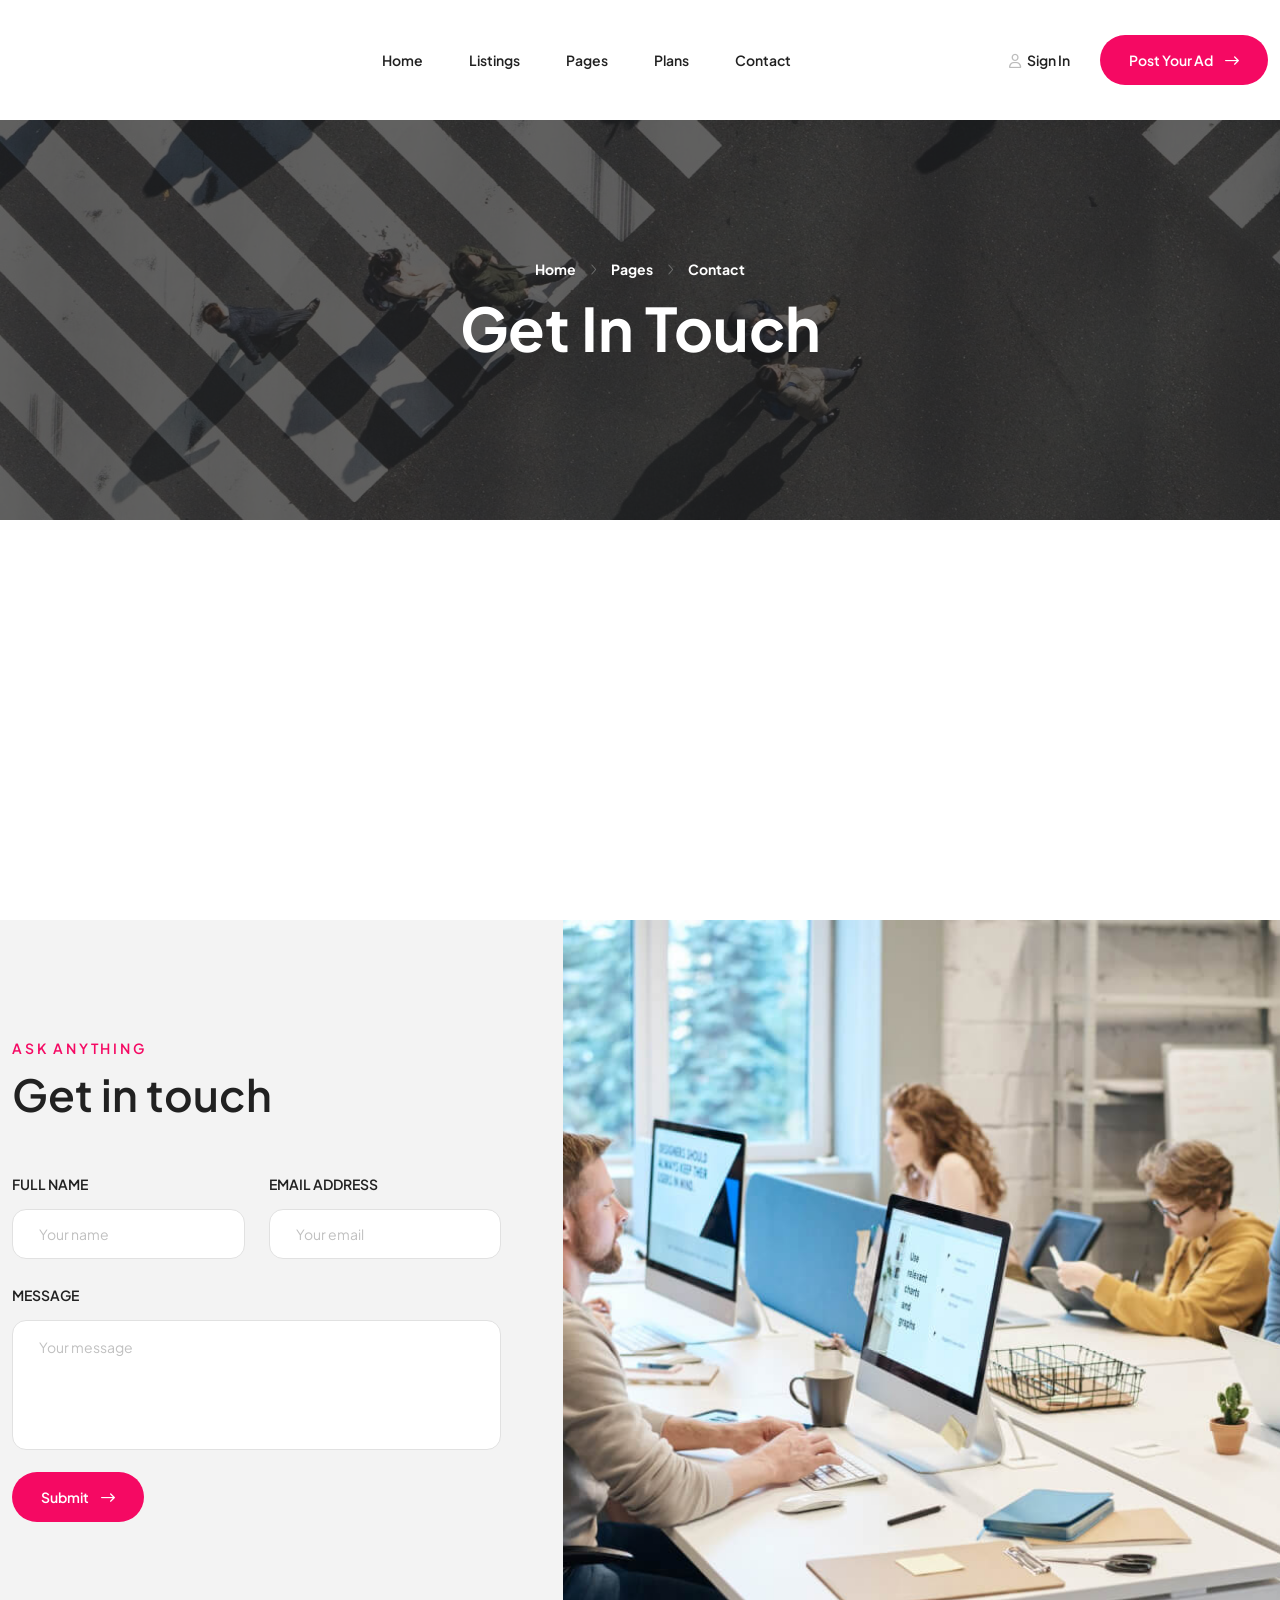
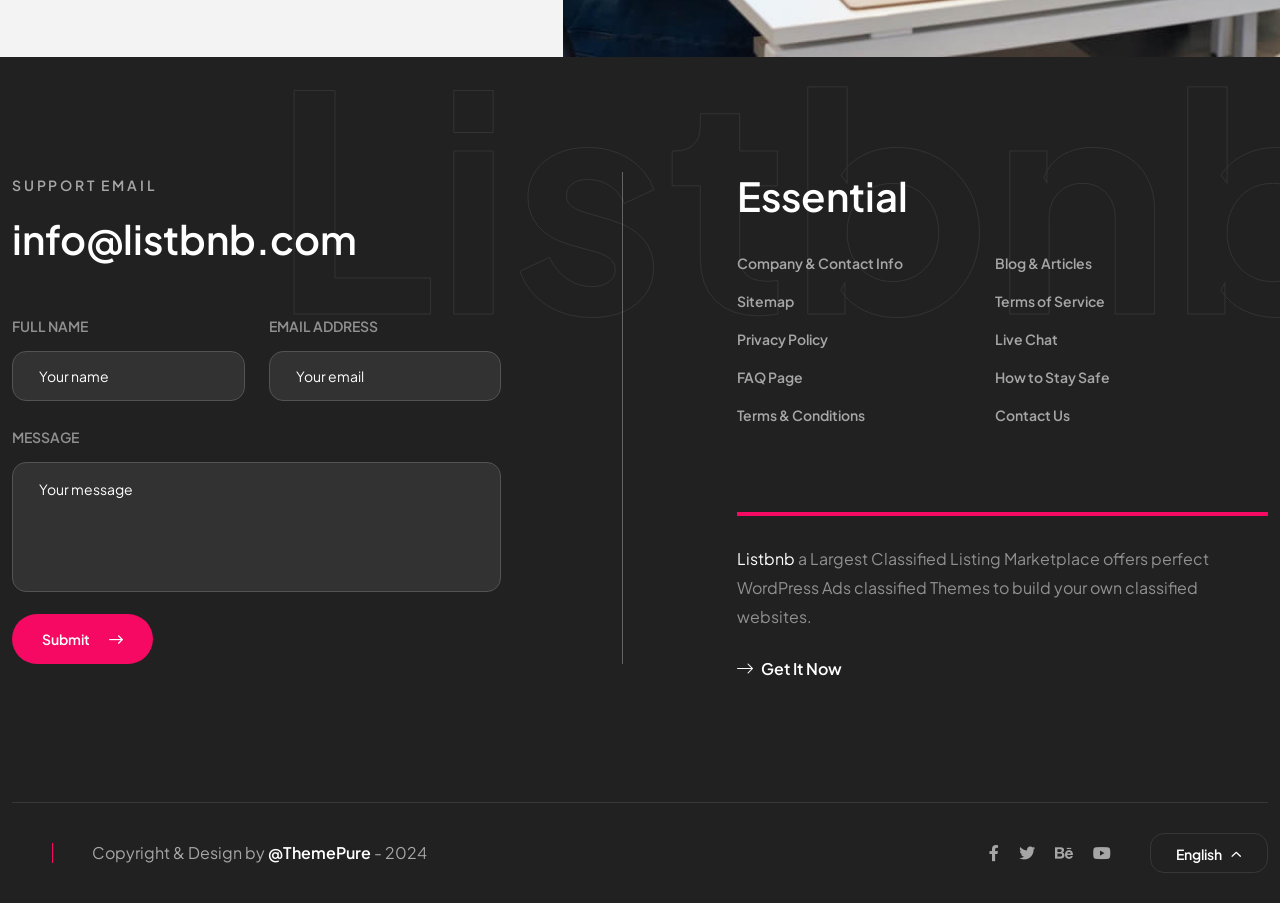
==== commit cd2396ab: "Contact Page" ====
--- a/contact.html
+++ b/contact.html
@@ -176,7 +176,7 @@
                               </div>
                            </li>
                            <li class="has-dropdown">
-                            <a href="listing-grid.html">Listings</a>
+                              <a href="listing-grid.html">Listings</a>
                               <ul class="submenu tp-submenu">
                                  <li><a href="listing-grid.html">Listings Grid</a></li>
                                  <li><a href="listing-list.html">Listings List</a></li>
@@ -261,7 +261,7 @@
       <!-- breadcrumb area end -->
 
       <!-- contact area start -->
-      <div class="contact__area pt-120 pb-120">
+      <!-- <div class="contact__area pt-120 pb-120">
          <div class="container">
             <div class="row align-items-center">
                <div class="col-xl-6 col-lg-6 order-1 order-lg-0">
@@ -330,7 +330,7 @@
                </div>
             </div>
          </div>
-      </div>
+      </div> -->
       <!-- contact area end -->
 
       <!-- map area start -->
@@ -339,7 +339,10 @@
             <div class="row">
                <div class="col-xl-12">
                   <div class="map__box">
-                     <iframe src="https://www.google.com/maps/embed?pb=!1m18!1m12!1m3!1d350054.4046089359!2d108.00898538370144!3d30.2760583387073!2m3!1f0!2f0!3f0!3m2!1i1024!2i768!4f13.1!4m3!3e6!4m0!4m0!5e0!3m2!1sen!2sbd!4v1703593469458!5m2!1sen!2sbd" width="600" height="450" style="border:0;" allowfullscreen="" loading="lazy" referrerpolicy="no-referrer-when-downgrade"></iframe>
+                     <iframe
+                        src="https://www.google.com/maps/embed?pb=!1m18!1m12!1m3!1d350054.4046089359!2d108.00898538370144!3d30.2760583387073!2m3!1f0!2f0!3f0!3m2!1i1024!2i768!4f13.1!4m3!3e6!4m0!4m0!5e0!3m2!1sen!2sbd!4v1703593469458!5m2!1sen!2sbd"
+                        width="600" height="450" style="border:0;" allowfullscreen="" loading="lazy"
+                        referrerpolicy="no-referrer-when-downgrade"></iframe>
                   </div>
                </div>
             </div>
@@ -347,6 +350,58 @@
       </div>
       <!-- map area end -->
 
+
+      <!-- contact area start -->
+      <div class="tp-contact-area p-relative grey-bg fix pt-115 pb-120">
+         <div class="container">
+            <div class="row">
+               <div class="col-xl-6 col-lg-6">
+                  <div class="tp-contact-left">
+                     <div class="tp-form-box">
+                        <div class="tp-footer-title-box pb-50">
+                           <span class="tp-section-subtitle">ask anything</span>
+                           <h4 class="tp-section-title">Get in touch</h4>
+                        </div>
+                        <form id="contact-form" action="https://html.hixstudio.net/listbnb-prv/listbnb/assets/mail.php"
+                           method="POST">
+                           <div class="row">
+                              <div class="col-xl-6 col-lg-6 col-md-6 col-12">
+                                 <div class="tp-form-input-box">
+                                    <label>full name</label>
+                                    <input name="name" type="text" placeholder="Your name">
+                                 </div>
+                              </div>
+                              <div class="col-xl-6 col-lg-6 col-md-6 col-12">
+                                 <div class="tp-form-input-box">
+                                    <label>email address</label>
+                                    <input name="email" type="email" placeholder="Your email">
+                                 </div>
+                              </div>
+                              <div class="col-12">
+                                 <div class="tp-form-textarea-box">
+                                    <label>message</label>
+                                    <textarea name="message" placeholder="Your message"></textarea>
+                                 </div>
+                              </div>
+                           </div>
+                           <div class="tp-form-button">
+                              <button class="tp-btn-theme" type="submit">
+                                 <span>
+                                    Submit
+                                    <i class="fa-sharp fa-regular fa-arrow-right-long"></i>
+                                 </span>
+                              </button>
+                           </div>
+                           <p class="ajax-response"></p>
+                        </form>
+                     </div>
+                  </div>
+               </div>
+            </div>
+         </div>
+         <div class="tp-contact-bg" data-background="assets/img/contact/bg.jpg"></div>
+      </div>
+      <!-- contact area end -->
 
    </main>
 
@@ -388,12 +443,12 @@
                                     <textarea placeholder="Your message"></textarea>
                                  </div>
                               </div>
-                           </div>                       
+                           </div>
                         </form>
                         <div class="tp-form-button">
                            <button class="tp-btn-black theme-bg" type="submit">
                               <span>
-                                 Submit 
+                                 Submit
                                  <i class="fa-sharp fa-regular fa-arrow-right-long"></i>
                               </span>
                            </button>
@@ -402,7 +457,7 @@
                   </div>
                </div>
                <div class="col-xl-6 col-lg-6 mb-50 wow tpfadeRight" data-wow-duration=".9s" data-wow-delay=".7s">
-                  <div class="tp-footer-widget">                     
+                  <div class="tp-footer-widget">
                      <div class="tp-footer-right">
                         <h4 class="tp-form-title pb-30">Essential</h4>
                         <div class="tp-footer-list pb-65">
@@ -420,7 +475,8 @@
                            </ul>
                         </div>
                         <div class="tp-footer-content tp-footer-content-border">
-                           <p><i>Listbnb</i> a Largest Classified Listing Marketplace offers perfect WordPress Ads classified Themes to build your own classified websites.</p>
+                           <p><i>Listbnb</i> a Largest Classified Listing Marketplace offers perfect WordPress Ads
+                              classified Themes to build your own classified websites.</p>
                            <a href="contact.html"><i class="fal fa-arrow-right-long"></i> Get It Now</a>
                         </div>
                      </div>
@@ -434,10 +490,12 @@
       <!-- copy-right area start -->
       <div class="tp-copyright-area black-bg">
          <div class="container">
-            <div class="tp-copyright-ptb">            
+            <div class="tp-copyright-ptb">
                <div class="row align-items-center">
-                  <div class="col-xl-7 col-lg-6 col-md-6 col-sm-7 wow tpfadeUp" data-wow-duration=".9s" data-wow-delay=".3s">
-                     <div class="tp-copyright-left d-flex align-items-center justify-content-center justify-content-md-start">
+                  <div class="col-xl-7 col-lg-6 col-md-6 col-sm-7 wow tpfadeUp" data-wow-duration=".9s"
+                     data-wow-delay=".3s">
+                     <div
+                        class="tp-copyright-left d-flex align-items-center justify-content-center justify-content-md-start">
                         <div class="tp-copyright-logo d-none d-xl-block">
                            <a href="index.html"><img src="assets/img/logo/logo-white-2.png" alt=""></a>
                         </div>
@@ -446,8 +504,10 @@
                         </div>
                      </div>
                   </div>
-                  <div class="col-xl-5 col-lg-6 col-md-6 col-sm-5 wow tpfadeUp" data-wow-duration=".9s" data-wow-delay=".3s">
-                     <div class="tp-copyright-right justify-content-center d-flex justify-content-sm-end align-items-center">
+                  <div class="col-xl-5 col-lg-6 col-md-6 col-sm-5 wow tpfadeUp" data-wow-duration=".9s"
+                     data-wow-delay=".3s">
+                     <div
+                        class="tp-copyright-right justify-content-center d-flex justify-content-sm-end align-items-center">
                         <div class="tp-copyright-social">
                            <a href="#"><i class="fa-brands fa-facebook-f"></i></a>
                            <a href="#"><i class="fa-brands fa-twitter"></i></a>
@@ -456,25 +516,25 @@
                         </div>
                         <div class="tp-copyright__lang d-none d-md-block">
                            <ul>
-                               <li>
-                                   <a id="tp-copyright__lang-toogle" href="javascript:void(0)">
-                                       English
-                                       <span><i class="fa-regular fa-angle-up"></i></span>
-                                   </a>
-                                   <ul class="tp-copyright__lang-submenu">
-                                       <li>
-                                           <a href="#">Arabic</a>
-                                       </li>
-                                       <li>
-                                           <a href="#">Spanish</a>
-                                       </li>
-                                       <li>
-                                           <a href="#">Mandarin</a>
-                                       </li>
-                                   </ul>
-                               </li>
+                              <li>
+                                 <a id="tp-copyright__lang-toogle" href="javascript:void(0)">
+                                    English
+                                    <span><i class="fa-regular fa-angle-up"></i></span>
+                                 </a>
+                                 <ul class="tp-copyright__lang-submenu">
+                                    <li>
+                                       <a href="#">Arabic</a>
+                                    </li>
+                                    <li>
+                                       <a href="#">Spanish</a>
+                                    </li>
+                                    <li>
+                                       <a href="#">Mandarin</a>
+                                    </li>
+                                 </ul>
+                              </li>
                            </ul>
-                       </div>
+                        </div>
                      </div>
                   </div>
                </div>
